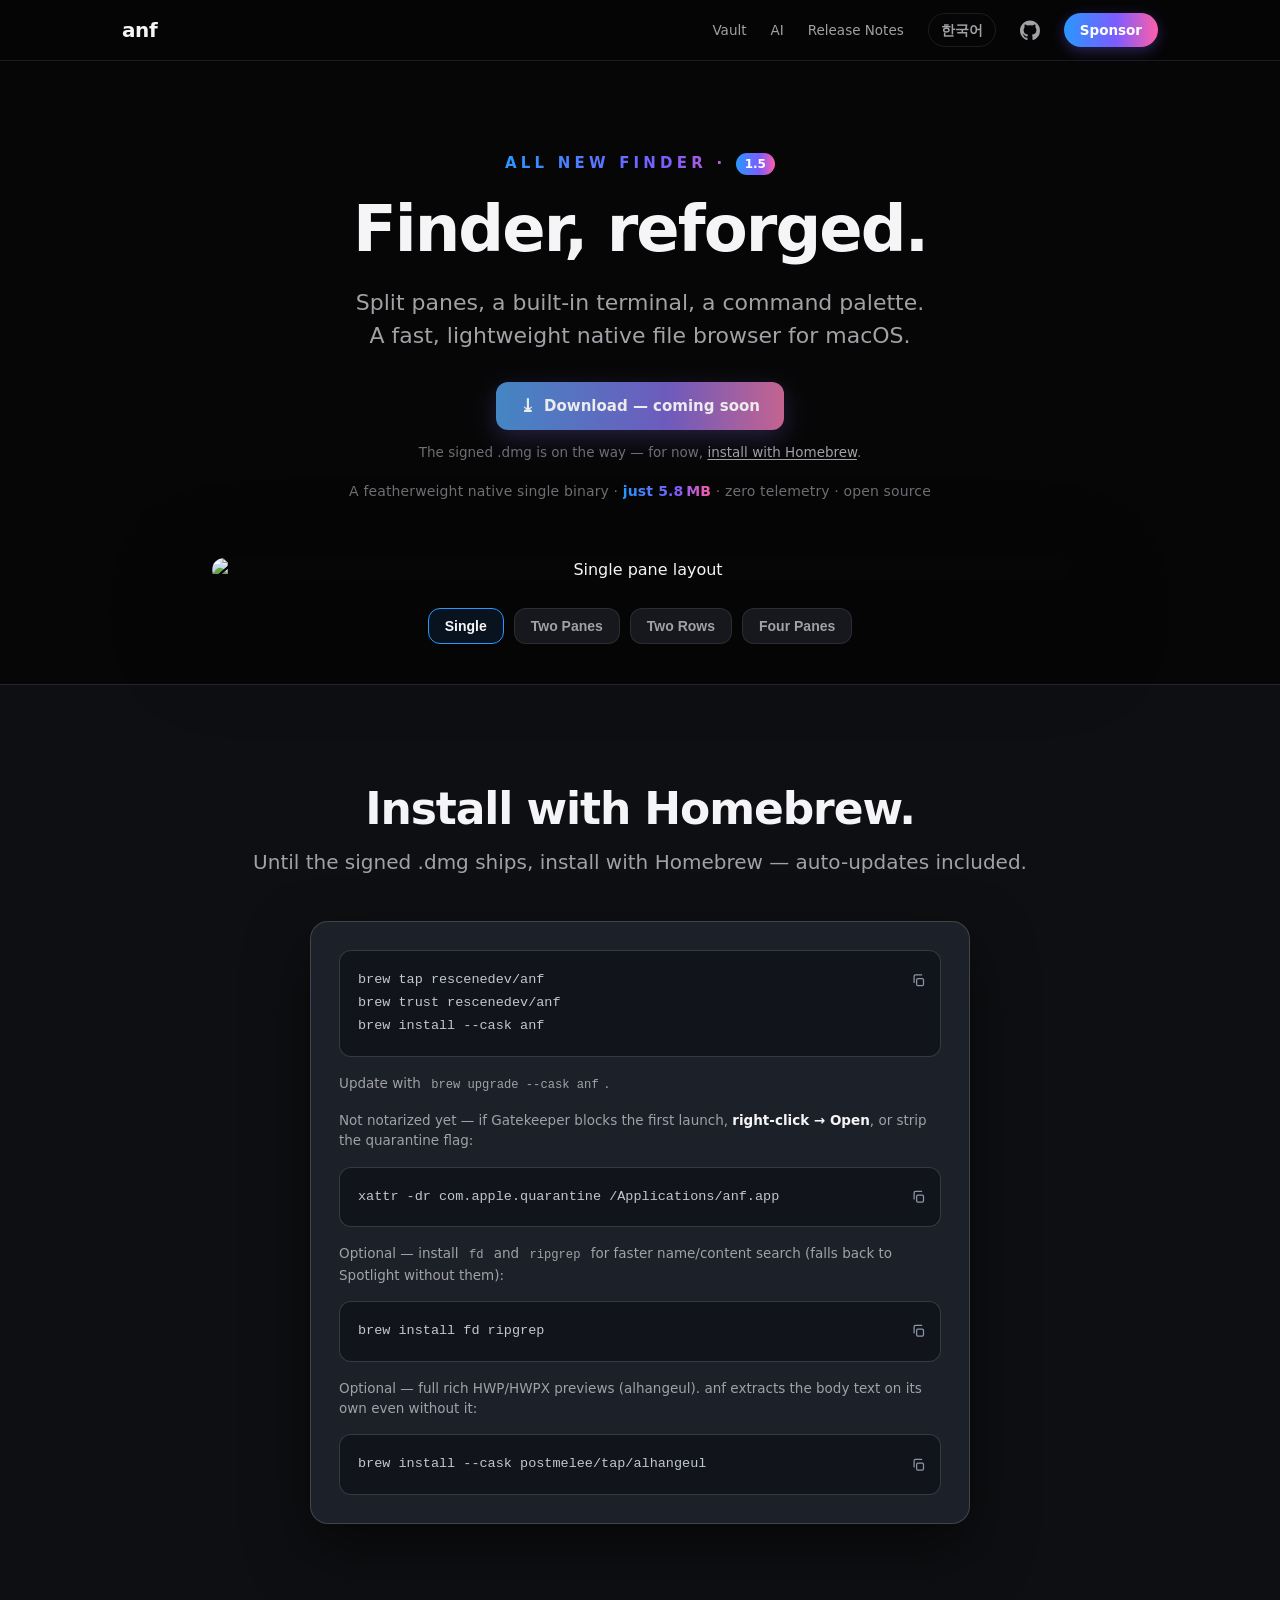
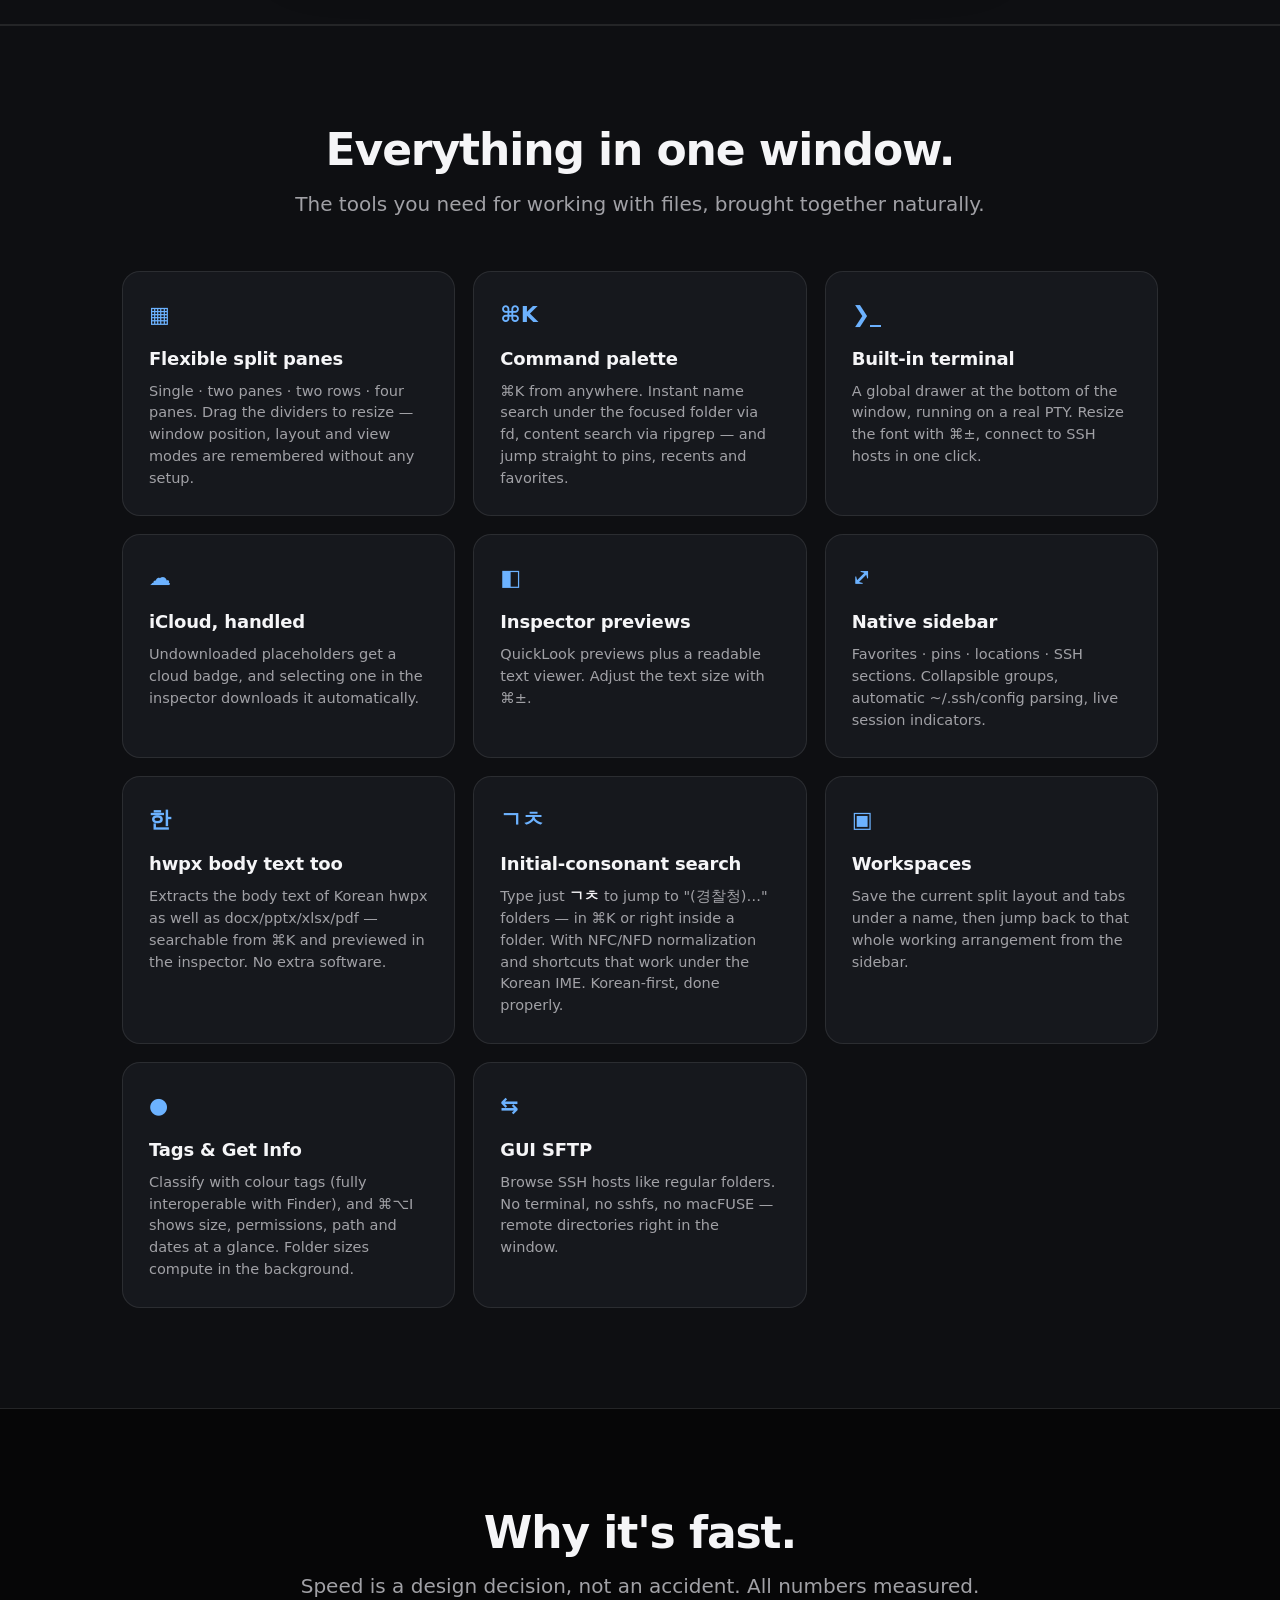
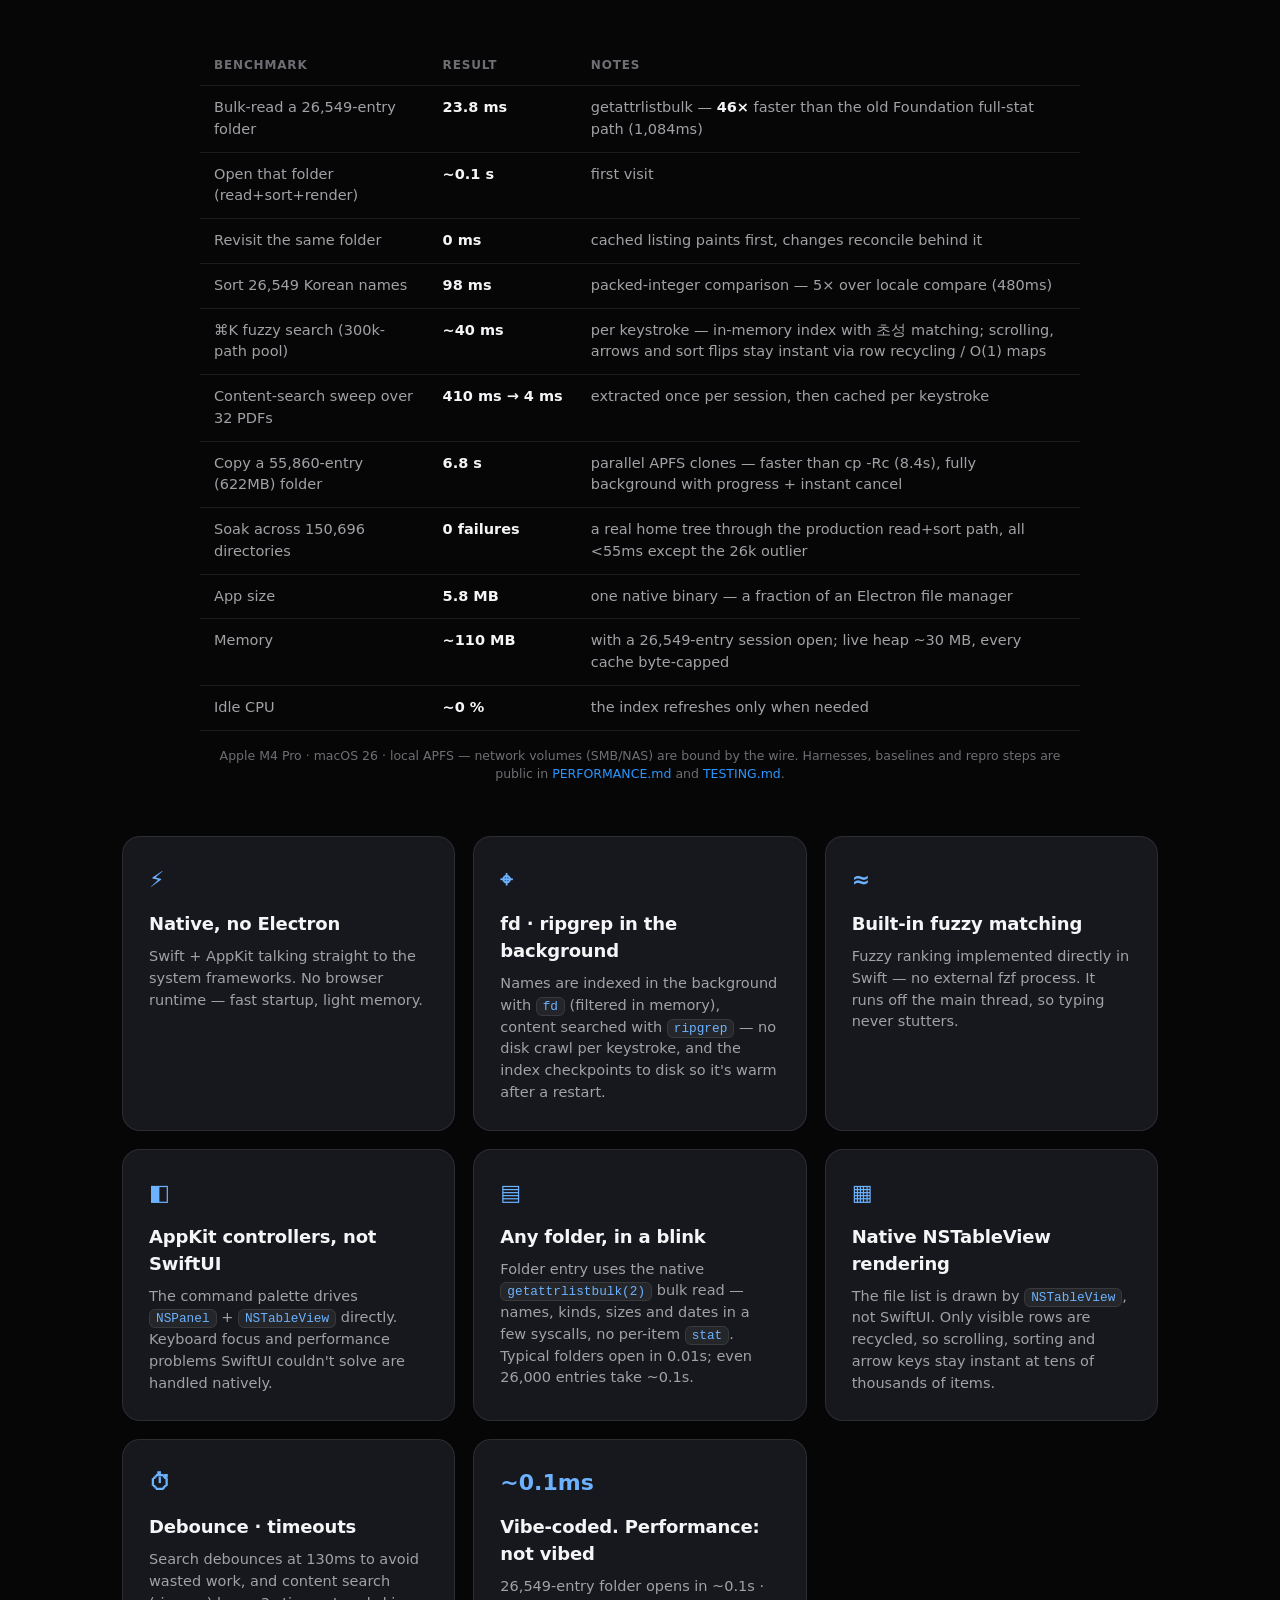
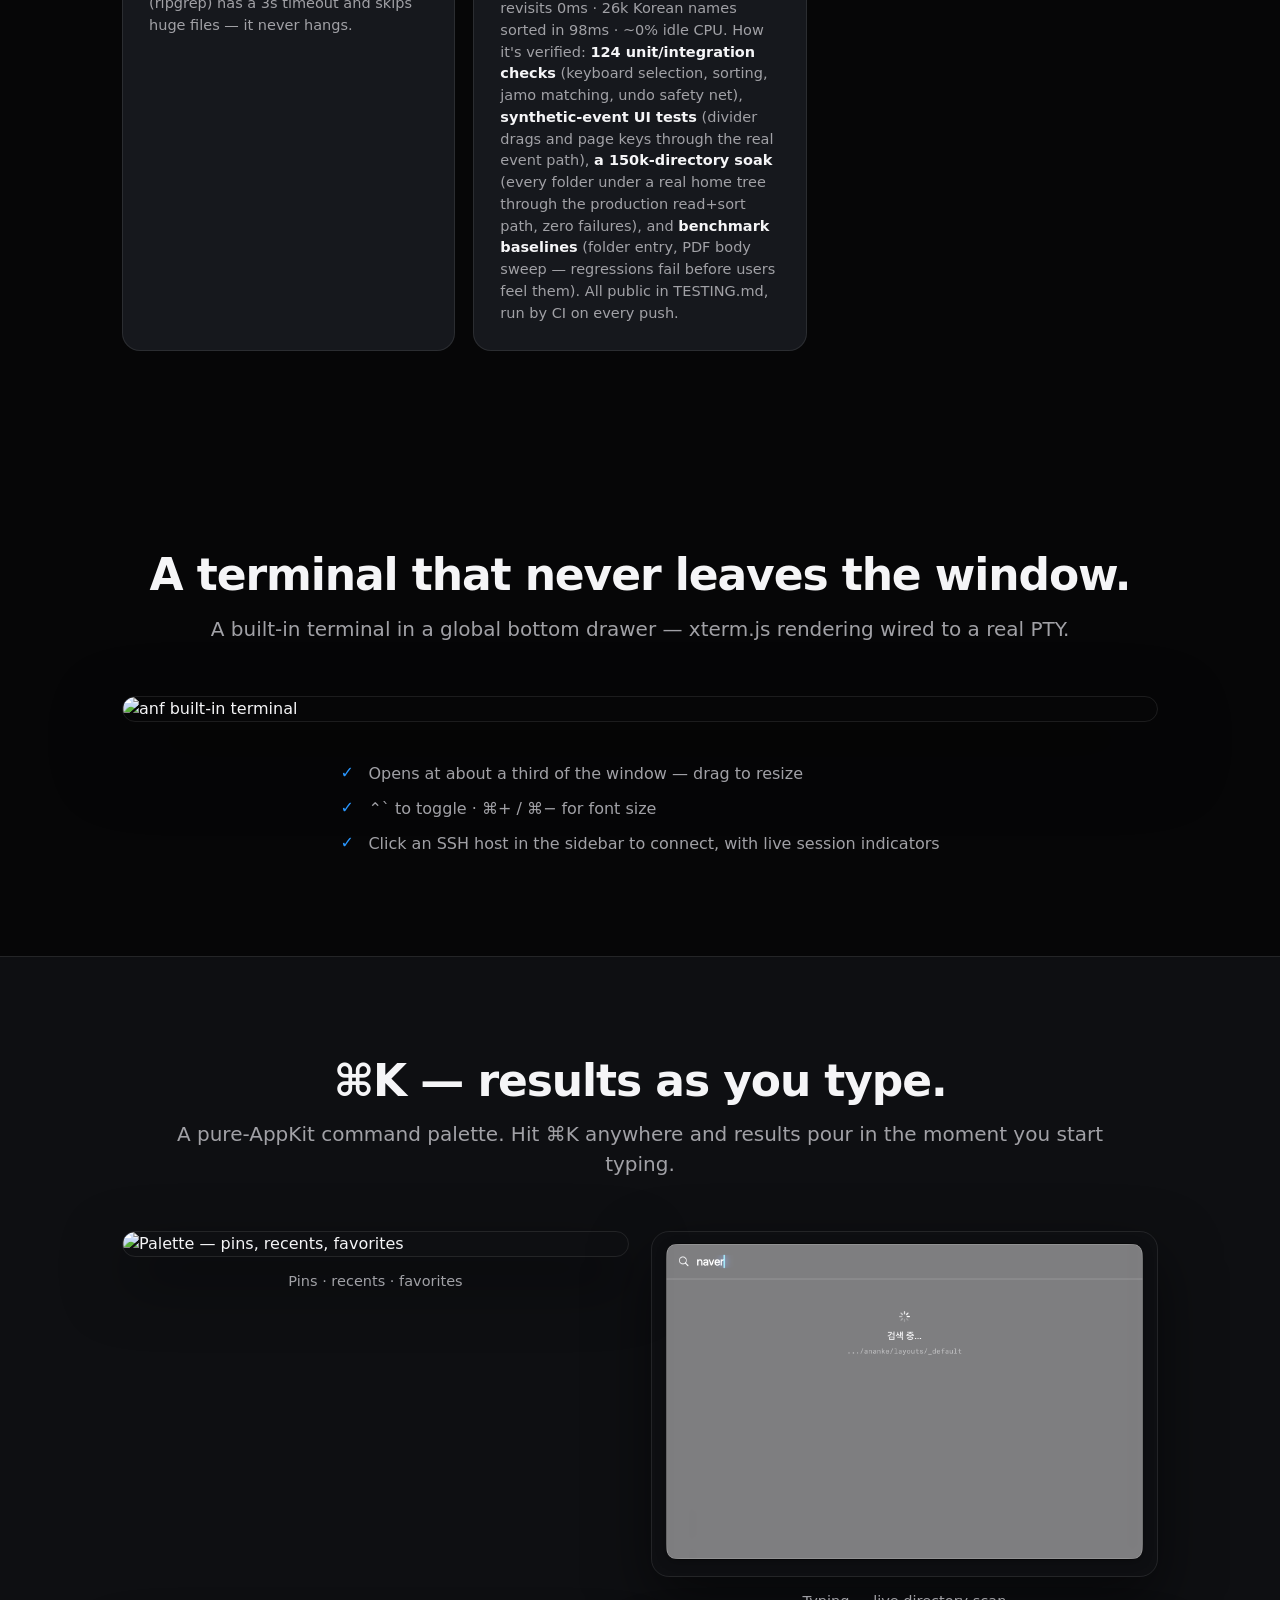
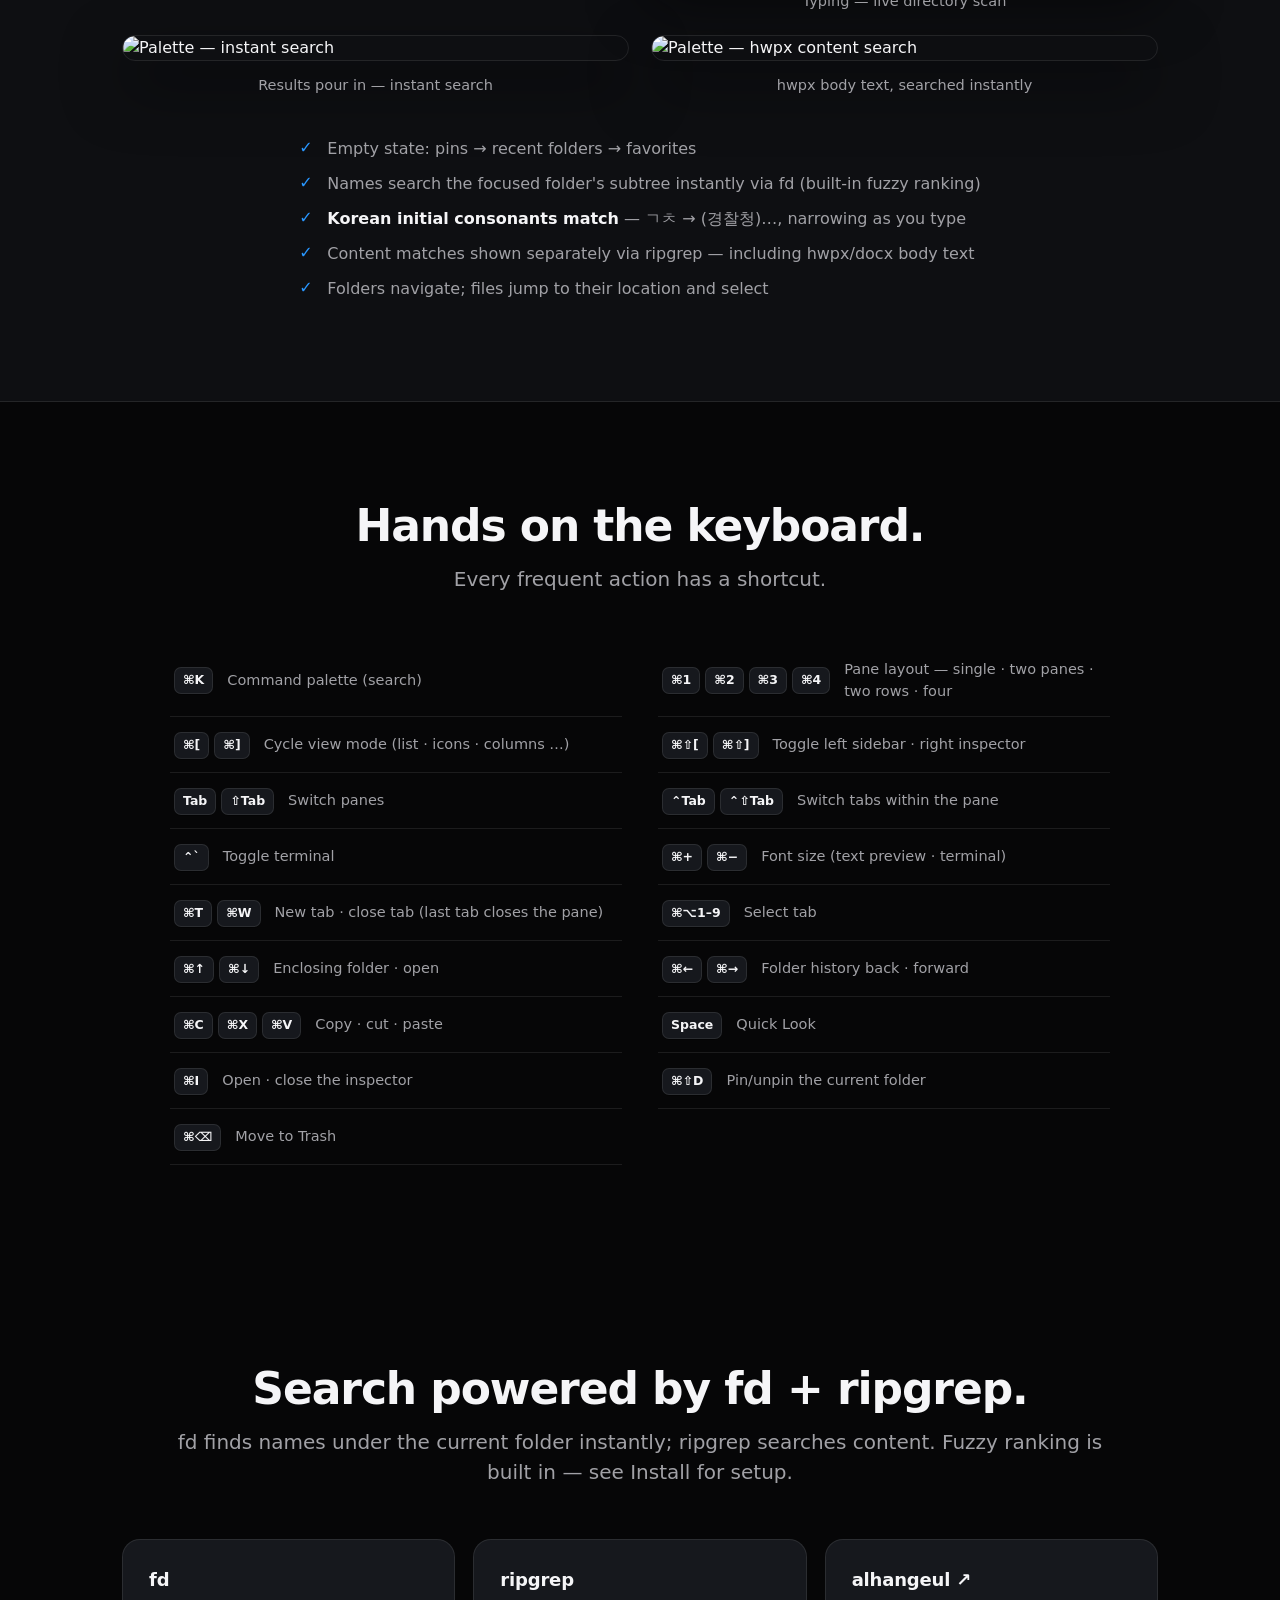
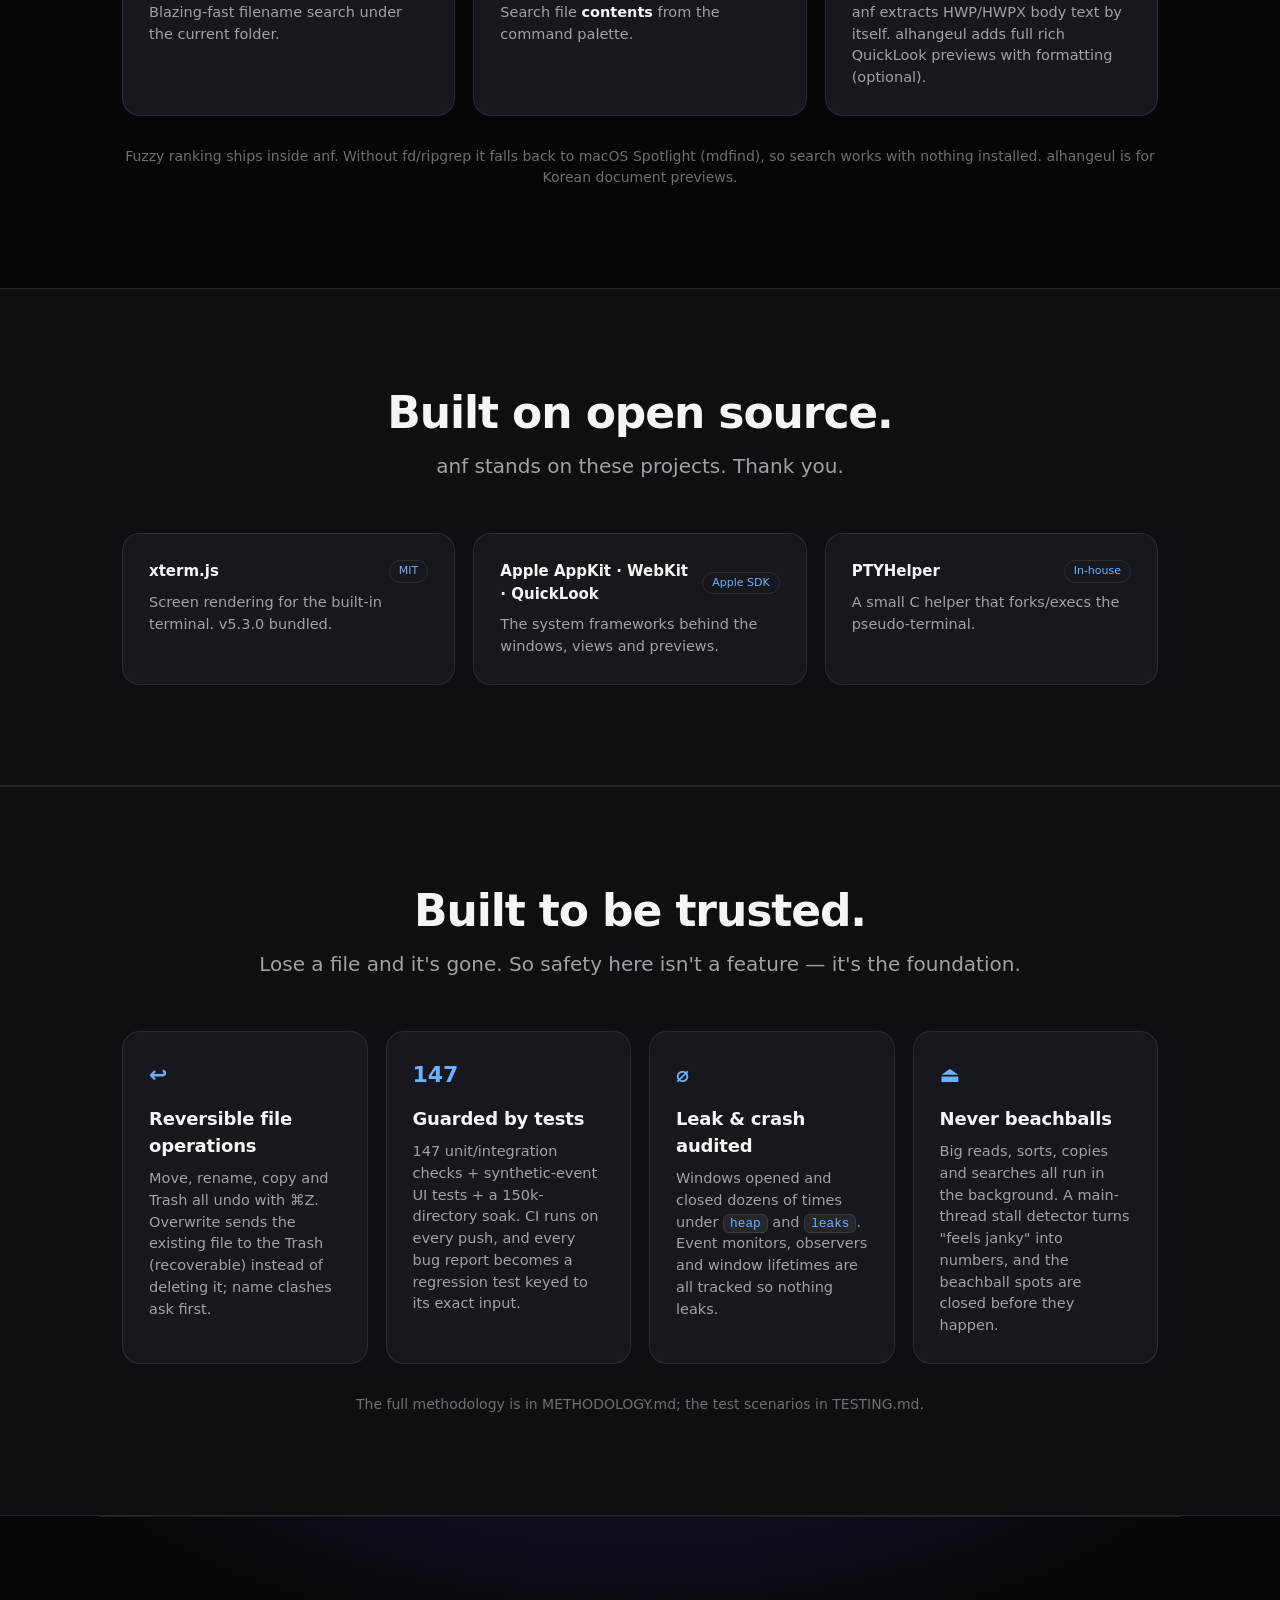
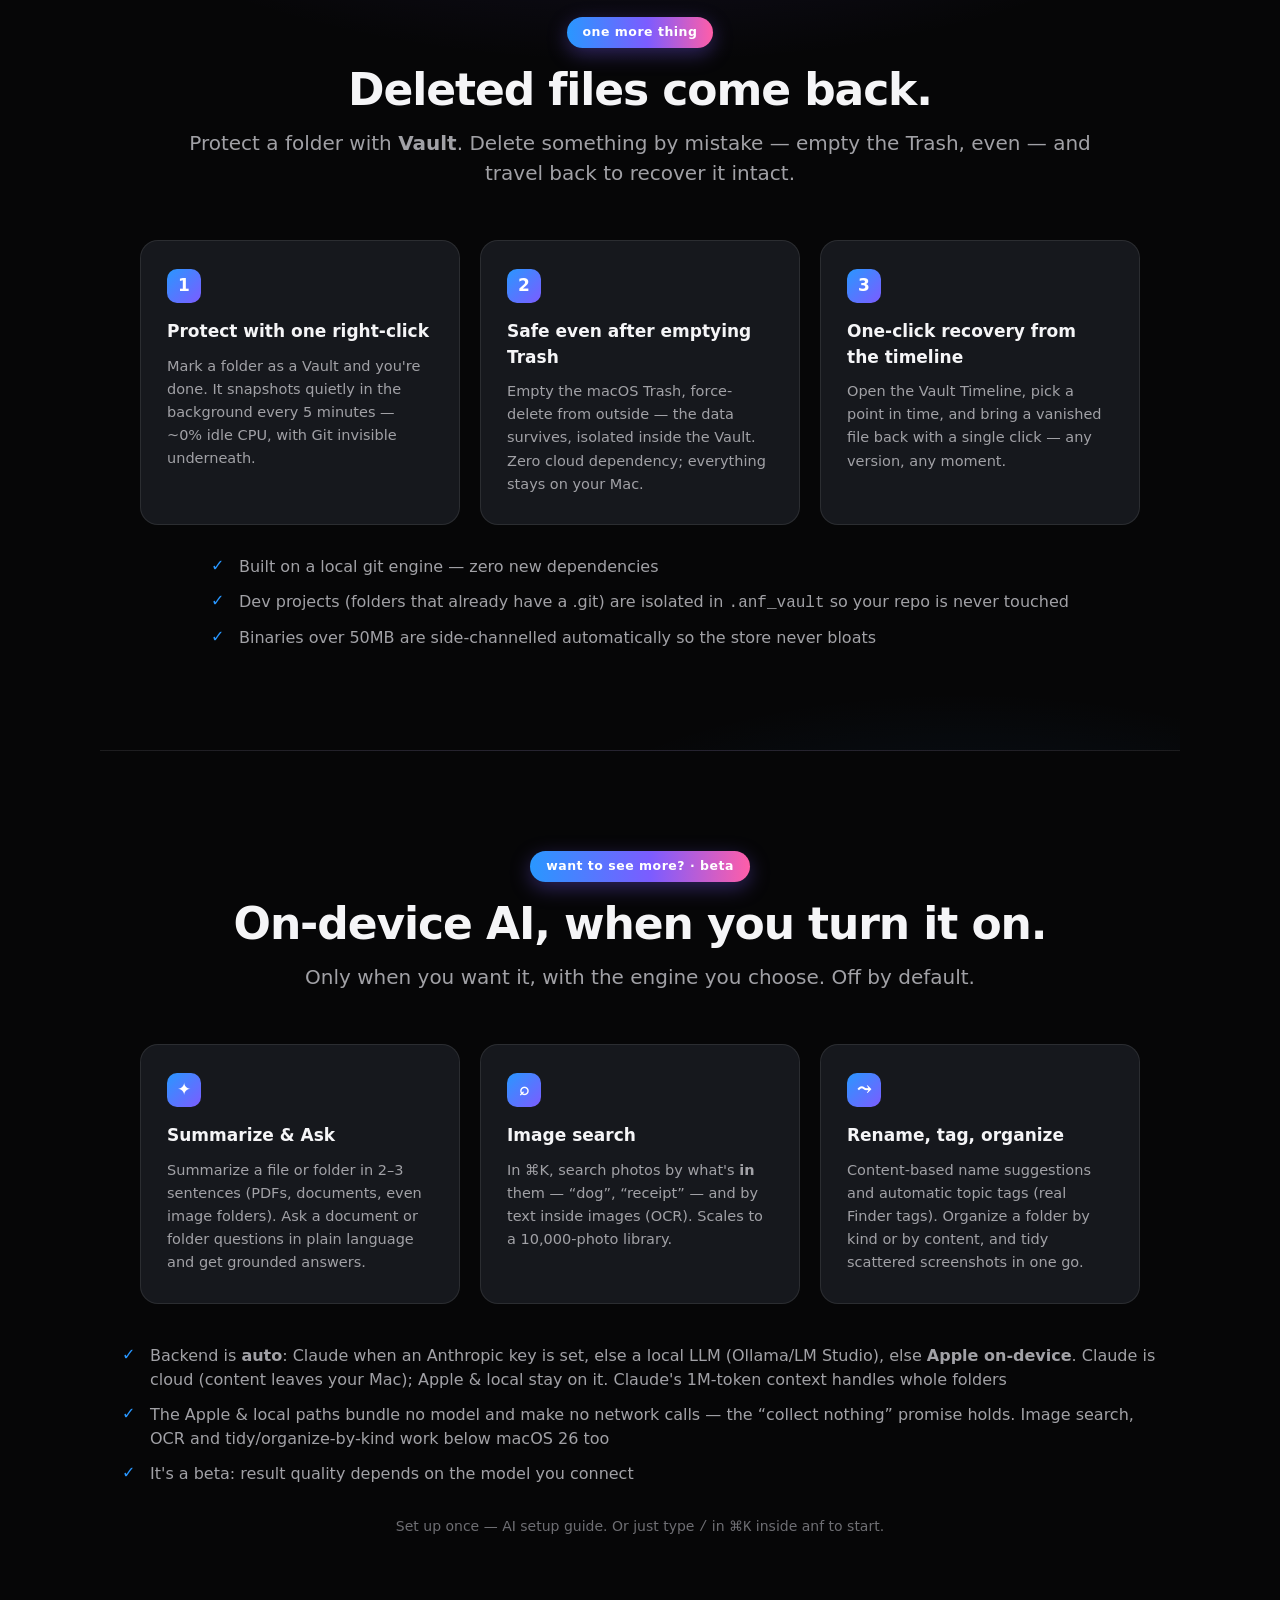
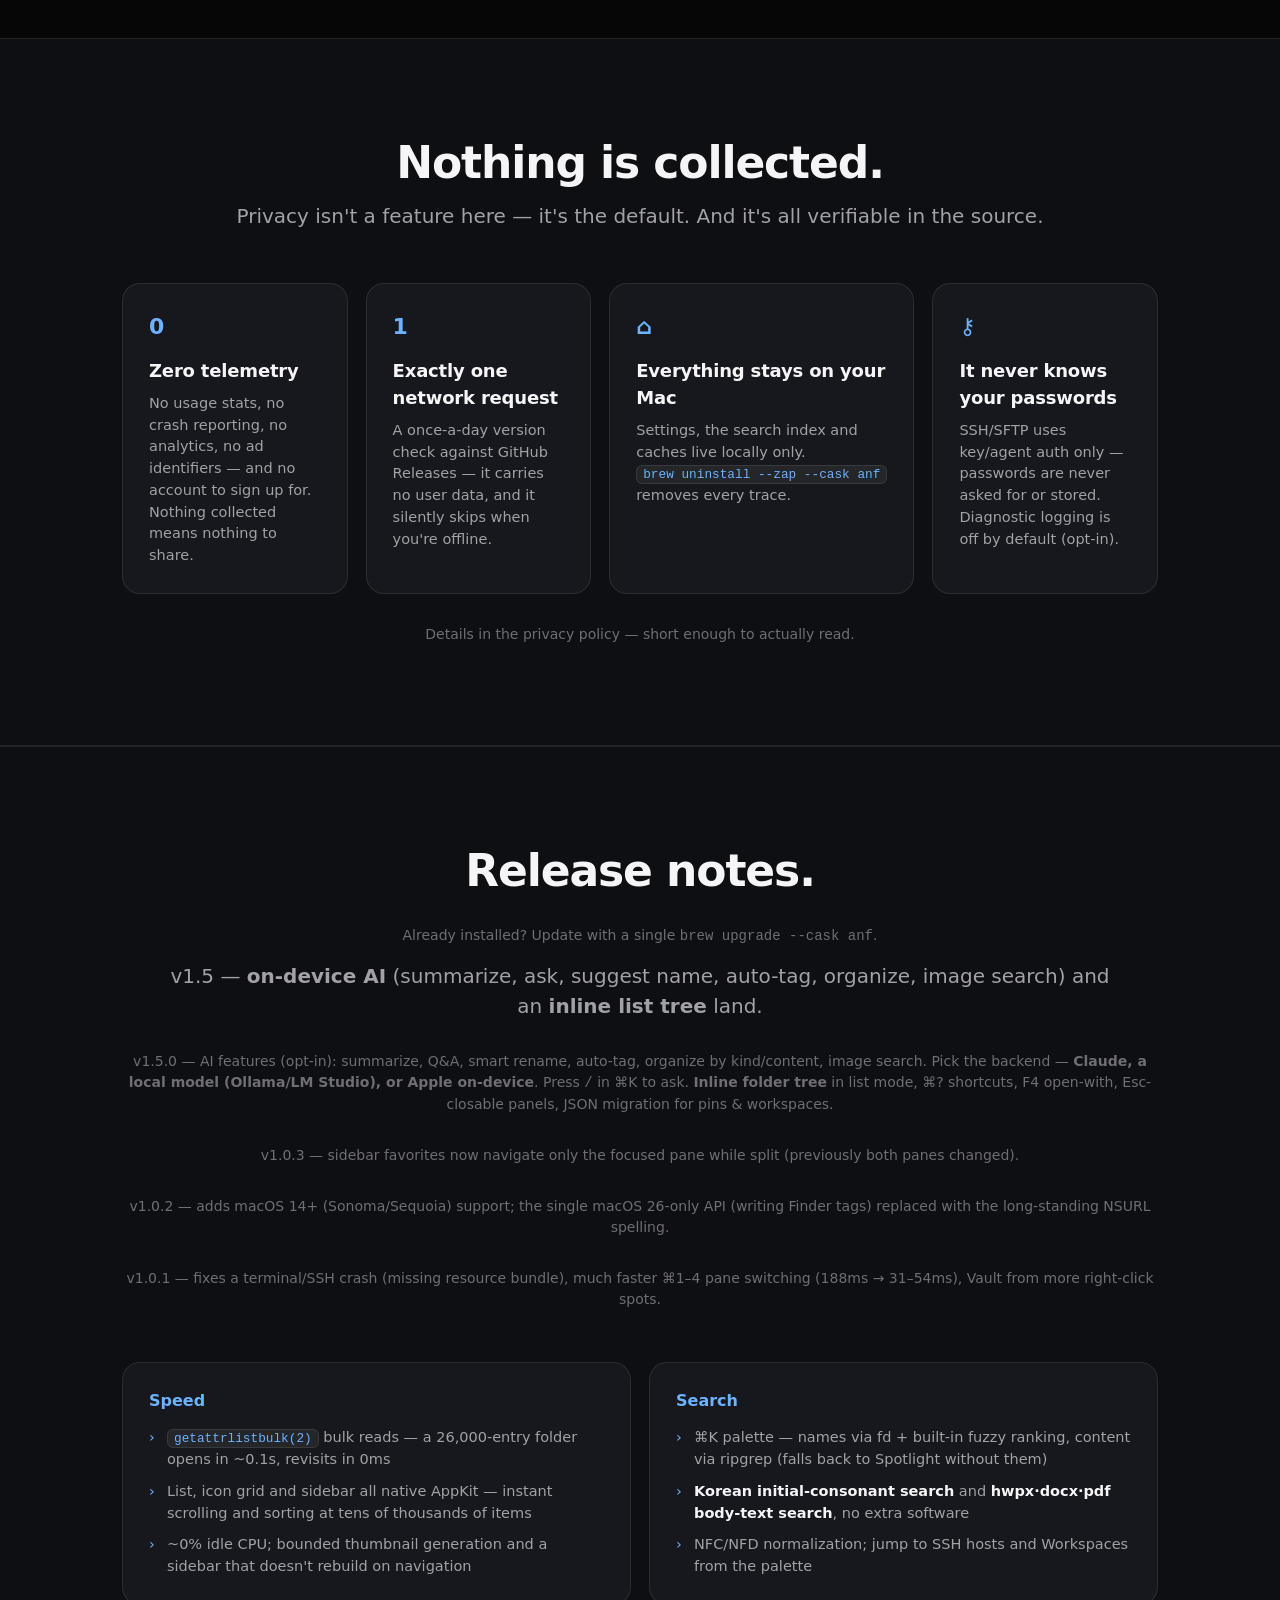
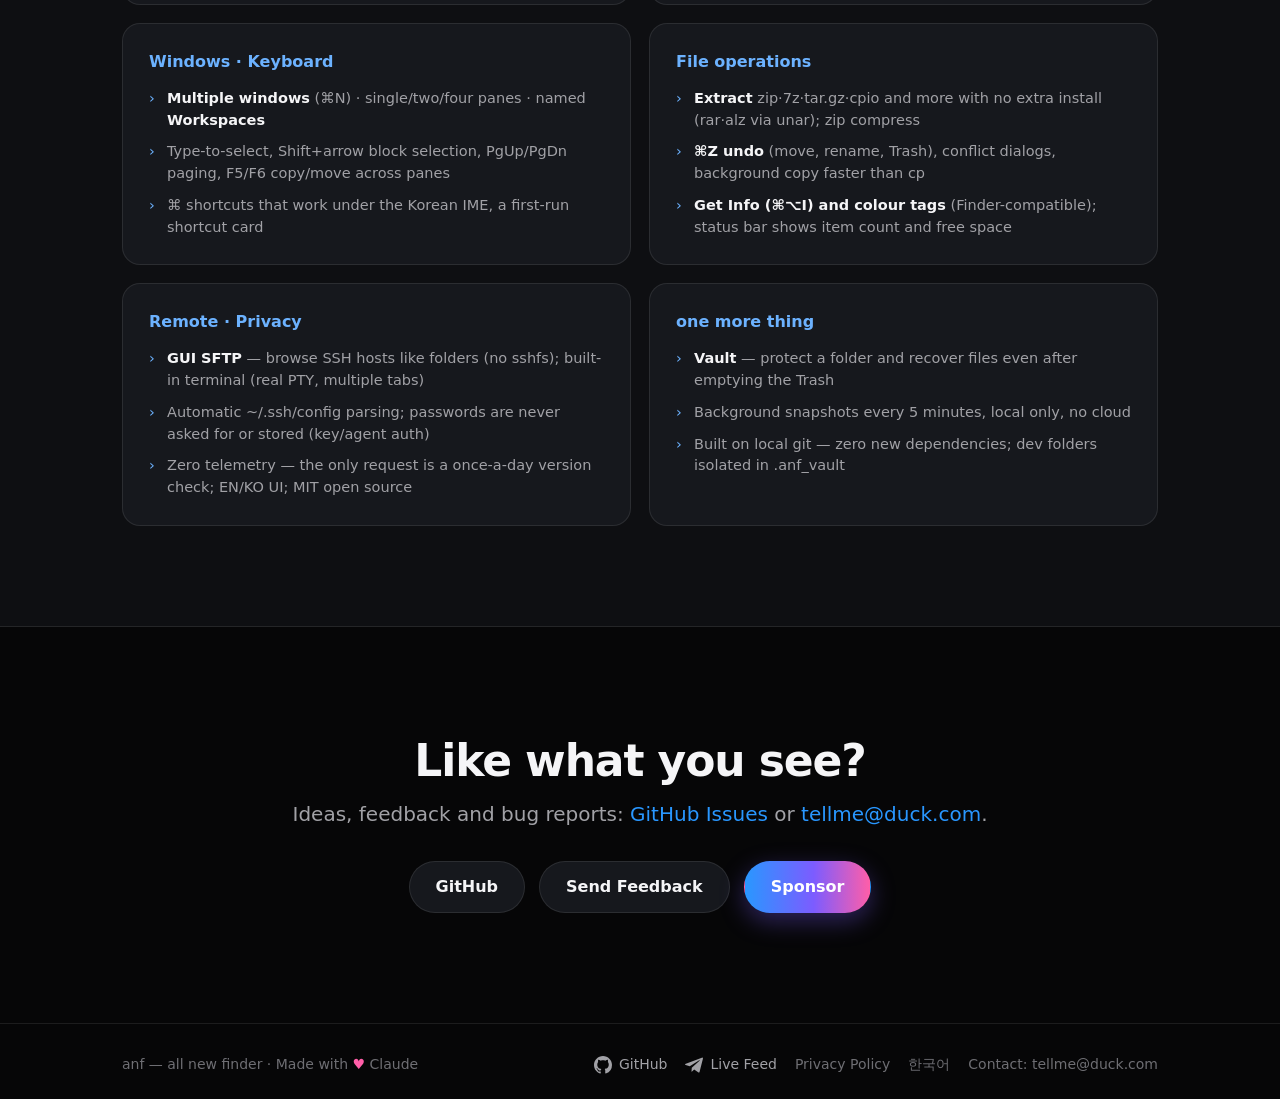
==== docs/en/index.html @ 7e0874b0 "copy(landing): tighten AI section subtitle (off by default, your engine)" ====
<!DOCTYPE html>
<html lang="en">
<head>
<meta charset="utf-8">
<meta name="viewport" content="width=device-width, initial-scale=1">
<title>anf — all new finder</title>
<meta name="description" content="A fast, lightweight native file browser for macOS. Split panes, built-in terminal, command palette.">
<meta property="og:type" content="website">
<meta property="og:url" content="https://rescenedev.github.io/anf/en/">
<meta property="og:title" content="anf — Finder, reforged.">
<meta property="og:description" content="The fastest native file browser for macOS. 26,000-folder directories in 0.1s · Korean initial-consonant search · built-in terminal · open source.">
<meta property="og:image" content="https://rescenedev.github.io/anf/assets/og-card.png">
<meta property="og:image:width" content="1200">
<meta property="og:image:height" content="630">
<meta property="og:locale" content="en_US">
<meta name="twitter:card" content="summary_large_image">
<meta name="twitter:title" content="anf — Finder, reforged.">
<meta name="twitter:description" content="The fastest native file browser for macOS. 26k-folder directories in 0.1s, built-in terminal, command palette, open source.">
<meta name="twitter:image" content="https://rescenedev.github.io/anf/assets/og-card.png">
<meta name="theme-color" content="#060607">
<link rel="alternate" hreflang="ko" href="https://rescenedev.github.io/anf/">
<link rel="alternate" hreflang="en" href="https://rescenedev.github.io/anf/en/">
<link rel="stylesheet" href="../styles.css?v=20">
<!-- Cloudflare Web Analytics — cookieless site analytics (NOT app telemetry; the app sends nothing). -->
<script defer src='https://static.cloudflareinsights.com/beacon.min.js' data-cf-beacon='{"token": "1b598242e0c44f28912150f7a983687c"}'></script>
</head>
<body>

<header class="nav">
  <div class="nav-inner">
    <a class="brand" href="#top">anf</a>
    <nav class="nav-links">
      <a href="#vault">Vault</a>
      <a href="#ai">AI</a>
      <a href="#release">Release Notes</a>
      <a class="nav-lang" href="../">한국어</a>
      <a class="nav-gh" href="https://github.com/rescenedev/anf" target="_blank" rel="noopener" aria-label="GitHub"><svg viewBox="0 0 24 24" width="20" height="20" fill="currentColor"><path d="M12 .5C5.37.5 0 5.87 0 12.5c0 5.3 3.44 9.8 8.21 11.39.6.11.82-.26.82-.58 0-.29-.01-1.05-.02-2.06-3.34.73-4.04-1.61-4.04-1.61-.55-1.39-1.34-1.76-1.34-1.76-1.09-.75.08-.73.08-.73 1.2.08 1.84 1.24 1.84 1.24 1.07 1.83 2.81 1.3 3.5.99.11-.78.42-1.3.76-1.6-2.67-.3-5.47-1.34-5.47-5.95 0-1.32.47-2.39 1.24-3.23-.13-.3-.54-1.53.12-3.18 0 0 1.01-.32 3.3 1.23a11.5 11.5 0 0 1 6.01 0c2.29-1.55 3.3-1.23 3.3-1.23.66 1.65.25 2.88.12 3.18.77.84 1.24 1.91 1.24 3.23 0 4.62-2.81 5.64-5.49 5.94.43.37.81 1.1.81 2.22 0 1.61-.01 2.9-.01 3.29 0 .32.21.7.82.58A12.01 12.01 0 0 0 24 12.5C24 5.87 18.63.5 12 .5z"/></svg></a>
      <a class="nav-sponsor" href="https://seongilp.gumroad.com/l/anf" target="_blank" rel="noopener">Sponsor</a>
    </nav>
  </div>
</header>

<main id="top">

  <!-- Hero -->
  <section class="hero">
    <p class="eyebrow">all new finder · <span class="ver-pill">1.5</span></p>
    <h1>Finder, reforged.</h1>
    <p class="lead">Split panes, a built-in terminal, a command palette.<br>A fast, lightweight native file browser for macOS.</p>
    <div class="hero-cta">
      <a class="hero-dl is-soon" href="#install"><span class="dl-ic">⤓</span> Download — coming soon</a>
    </div>
    <p class="hero-hint">The signed .dmg is on the way — for now, <a href="#install">install with Homebrew</a>.</p>
    <p class="hero-specs">A featherweight native single binary · <strong>just 5.8&thinsp;MB</strong> · zero telemetry · open source</p>
    <div class="carousel">
      <div class="car-frames">
        <figure class="car-frame active"><img src="../assets/layout-single.png?v=2" alt="Single pane layout" loading="eager"></figure>
        <figure class="car-frame"><img src="../assets/layout-dual.png?v=2" alt="Two panes side by side" loading="lazy"></figure>
        <figure class="car-frame"><img src="../assets/layout-rows.png?v=2" alt="Two rows" loading="lazy"></figure>
        <figure class="car-frame"><img src="../assets/layout-quad.png?v=2" alt="Four panes" loading="lazy"></figure>
      </div>
      <div class="dots">
        <button class="dot active" type="button">Single</button>
        <button class="dot" type="button">Two Panes</button>
        <button class="dot" type="button">Two Rows</button>
        <button class="dot" type="button">Four Panes</button>
      </div>
    </div>
  </section>

  <!-- Install -->
  <section id="install" class="band">
    <div class="band-inner">
      <h2 class="centered">Install with Homebrew.</h2>
      <p class="sub centered">Until the signed .dmg ships, install with Homebrew — auto-updates included.</p>
      <div class="install-box">
        <div class="cmd multiline"><code id="cmd-brew">brew tap rescenedev/anf
brew trust rescenedev/anf
brew install --cask anf</code><button class="copy-btn" type="button" data-target="cmd-brew" aria-label="Copy"><svg viewBox="0 0 24 24" width="15" height="15" fill="none" stroke="currentColor" stroke-width="2" stroke-linecap="round" stroke-linejoin="round"><rect x="9" y="9" width="11" height="11" rx="2"/><path d="M5 15V5a2 2 0 0 1 2-2h10"/></svg></button></div>
        <p class="note">Update with <code>brew upgrade --cask anf</code>.</p>
        <p class="note">Not notarized yet — if Gatekeeper blocks the first launch, <strong>right-click → Open</strong>, or strip the quarantine flag:</p>
        <div class="cmd"><code>xattr -dr com.apple.quarantine /Applications/anf.app</code><button class="copy-btn" type="button" aria-label="Copy"><svg viewBox="0 0 24 24" width="15" height="15" fill="none" stroke="currentColor" stroke-width="2" stroke-linecap="round" stroke-linejoin="round"><rect x="9" y="9" width="11" height="11" rx="2"/><path d="M5 15V5a2 2 0 0 1 2-2h10"/></svg></button></div>
        <p class="note">Optional — install <code>fd</code> and <code>ripgrep</code> for faster name/content search (falls back to Spotlight without them):</p>
        <div class="cmd"><code>brew install fd ripgrep</code><button class="copy-btn" type="button" aria-label="Copy"><svg viewBox="0 0 24 24" width="15" height="15" fill="none" stroke="currentColor" stroke-width="2" stroke-linecap="round" stroke-linejoin="round"><rect x="9" y="9" width="11" height="11" rx="2"/><path d="M5 15V5a2 2 0 0 1 2-2h10"/></svg></button></div>
        <p class="note">Optional — full rich HWP/HWPX previews (alhangeul). anf extracts the body text on its own even without it:</p>
        <div class="cmd"><code>brew install --cask postmelee/tap/alhangeul</code><button class="copy-btn" type="button" aria-label="Copy"><svg viewBox="0 0 24 24" width="15" height="15" fill="none" stroke="currentColor" stroke-width="2" stroke-linecap="round" stroke-linejoin="round"><rect x="9" y="9" width="11" height="11" rx="2"/><path d="M5 15V5a2 2 0 0 1 2-2h10"/></svg></button></div>
      </div>
    </div>
  </section>

  <!-- Features -->
  <section id="features" class="band">
    <div class="band-inner">
      <h2 class="centered">Everything in one window.</h2>
      <p class="sub centered">The tools you need for working with files, brought together naturally.</p>
      <div class="grid">
        <div class="tile">
          <div class="ic">▦</div>
          <h3>Flexible split panes</h3>
          <p>Single · two panes · two rows · four panes. Drag the dividers to resize — window position, layout and view modes are remembered without any setup.</p>
        </div>
        <div class="tile">
          <div class="ic">⌘K</div>
          <h3>Command palette</h3>
          <p>⌘K from anywhere. Instant name search under the focused folder via fd, content search via ripgrep — and jump straight to pins, recents and favorites.</p>
        </div>
        <div class="tile">
          <div class="ic">❯_</div>
          <h3>Built-in terminal</h3>
          <p>A global drawer at the bottom of the window, running on a real PTY. Resize the font with ⌘±, connect to SSH hosts in one click.</p>
        </div>
        <div class="tile">
          <div class="ic">☁</div>
          <h3>iCloud, handled</h3>
          <p>Undownloaded placeholders get a cloud badge, and selecting one in the inspector downloads it automatically.</p>
        </div>
        <div class="tile">
          <div class="ic">◧</div>
          <h3>Inspector previews</h3>
          <p>QuickLook previews plus a readable text viewer. Adjust the text size with ⌘±.</p>
        </div>
        <div class="tile">
          <div class="ic">⤢</div>
          <h3>Native sidebar</h3>
          <p>Favorites · pins · locations · SSH sections. Collapsible groups, automatic ~/.ssh/config parsing, live session indicators.</p>
        </div>
        <div class="tile">
          <div class="ic">한</div>
          <h3>hwpx body text too</h3>
          <p>Extracts the body text of Korean hwpx as well as docx/pptx/xlsx/pdf — searchable from ⌘K and previewed in the inspector. No extra software.</p>
        </div>
        <div class="tile">
          <div class="ic">ㄱㅊ</div>
          <h3>Initial-consonant search</h3>
          <p>Type just <strong>ㄱㅊ</strong> to jump to "(경찰청)…" folders — in ⌘K or right inside a folder. With NFC/NFD normalization and shortcuts that work under the Korean IME. Korean-first, done properly.</p>
        </div>
        <div class="tile">
          <div class="ic">▣</div>
          <h3>Workspaces</h3>
          <p>Save the current split layout and tabs under a name, then jump back to that whole working arrangement from the sidebar.</p>
        </div>
        <div class="tile">
          <div class="ic">●</div>
          <h3>Tags &amp; Get Info</h3>
          <p>Classify with colour tags (fully interoperable with Finder), and ⌘⌥I shows size, permissions, path and dates at a glance. Folder sizes compute in the background.</p>
        </div>
        <div class="tile">
          <div class="ic">⇆</div>
          <h3>GUI SFTP</h3>
          <p>Browse SSH hosts like regular folders. No terminal, no sshfs, no macFUSE — remote directories right in the window.</p>
        </div>
      </div>
    </div>
  </section>

  <!-- Why fast -->
  <section id="performance" class="showcase">
    <h2 class="centered">Why it's fast.</h2>
    <p class="sub centered">Speed is a design decision, not an accident. All numbers measured.</p>
    <div class="perf-wrap"><table class="perf-table">
      <thead><tr><th>Benchmark</th><th>Result</th><th>Notes</th></tr></thead>
      <tbody>
        <tr><td>Bulk-read a 26,549-entry folder</td><td class="num">23.8 ms</td><td>getattrlistbulk — <strong>46×</strong> faster than the old Foundation full-stat path (1,084ms)</td></tr>
        <tr><td>Open that folder (read+sort+render)</td><td class="num">~0.1 s</td><td>first visit</td></tr>
        <tr><td>Revisit the same folder</td><td class="num">0 ms</td><td>cached listing paints first, changes reconcile behind it</td></tr>
        <tr><td>Sort 26,549 Korean names</td><td class="num">98 ms</td><td>packed-integer comparison — 5× over locale compare (480ms)</td></tr>
        <tr><td>⌘K fuzzy search (300k-path pool)</td><td class="num">~40 ms</td><td>per keystroke — in-memory index with 초성 matching; scrolling, arrows and sort flips stay instant via row recycling / O(1) maps</td></tr>
        <tr><td>Content-search sweep over 32 PDFs</td><td class="num">410 ms → 4 ms</td><td>extracted once per session, then cached per keystroke</td></tr>
        <tr><td>Copy a 55,860-entry (622MB) folder</td><td class="num">6.8 s</td><td>parallel APFS clones — faster than cp -Rc (8.4s), fully background with progress + instant cancel</td></tr>
        <tr><td>Soak across 150,696 directories</td><td class="num">0 failures</td><td>a real home tree through the production read+sort path, all &lt;55ms except the 26k outlier</td></tr>
        <tr><td>App size</td><td class="num">5.8 MB</td><td>one native binary — a fraction of an Electron file manager</td></tr>
        <tr><td>Memory</td><td class="num">~110 MB</td><td>with a 26,549-entry session open; live heap ~30 MB, every cache byte-capped</td></tr>
        <tr><td>Idle CPU</td><td class="num">~0 %</td><td>the index refreshes only when needed</td></tr>
      </tbody>
    </table></div>
    <p class="perf-caption">Apple M4 Pro · macOS 26 · local APFS — network volumes (SMB/NAS) are bound by the wire. Harnesses, baselines and repro steps are public in
      <a href="https://github.com/rescenedev/anf/blob/main/PERFORMANCE.md" target="_blank" rel="noopener">PERFORMANCE.md</a> and
      <a href="https://github.com/rescenedev/anf/blob/main/TESTING.md" target="_blank" rel="noopener">TESTING.md</a>.</p>
    <div class="grid">
      <div class="tile">
        <div class="ic">⚡</div>
        <h3>Native, no Electron</h3>
        <p>Swift + AppKit talking straight to the system frameworks. No browser runtime — fast startup, light memory.</p>
      </div>
      <div class="tile">
        <div class="ic">⌖</div>
        <h3>fd · ripgrep in the background</h3>
        <p>Names are indexed in the background with <code>fd</code> (filtered in memory), content searched with <code>ripgrep</code> — no disk crawl per keystroke, and the index checkpoints to disk so it's warm after a restart.</p>
      </div>
      <div class="tile">
        <div class="ic">≈</div>
        <h3>Built-in fuzzy matching</h3>
        <p>Fuzzy ranking implemented directly in Swift — no external fzf process. It runs off the main thread, so typing never stutters.</p>
      </div>
      <div class="tile">
        <div class="ic">◧</div>
        <h3>AppKit controllers, not SwiftUI</h3>
        <p>The command palette drives <code>NSPanel</code> + <code>NSTableView</code> directly. Keyboard focus and performance problems SwiftUI couldn't solve are handled natively.</p>
      </div>
      <div class="tile">
        <div class="ic">▤</div>
        <h3>Any folder, in a blink</h3>
        <p>Folder entry uses the native <code>getattrlistbulk(2)</code> bulk read — names, kinds, sizes and dates in a few syscalls, no per-item <code>stat</code>. Typical folders open in 0.01s; even 26,000 entries take ~0.1s.</p>
      </div>
      <div class="tile">
        <div class="ic">▦</div>
        <h3>Native NSTableView rendering</h3>
        <p>The file list is drawn by <code>NSTableView</code>, not SwiftUI. Only visible rows are recycled, so scrolling, sorting and arrow keys stay instant at tens of thousands of items.</p>
      </div>
      <div class="tile">
        <div class="ic">⏱</div>
        <h3>Debounce · timeouts</h3>
        <p>Search debounces at 130ms to avoid wasted work, and content search (ripgrep) has a 3s timeout and skips huge files — it never hangs.</p>
      </div>
      <div class="tile">
        <div class="ic">~0.1ms</div>
        <h3>Vibe-coded. Performance: not vibed</h3>
        <p>26,549-entry folder opens in ~0.1s · revisits 0ms · 26k Korean names sorted in 98ms · ~0% idle CPU.
        How it's verified: <strong>124 unit/integration checks</strong> (keyboard selection, sorting, jamo matching, undo safety net),
        <strong>synthetic-event UI tests</strong> (divider drags and page keys through the real event path),
        <strong>a 150k-directory soak</strong> (every folder under a real home tree through the production read+sort path, zero failures),
        and <strong>benchmark baselines</strong> (folder entry, PDF body sweep — regressions fail before users feel them).
        All public in <a href="https://github.com/rescenedev/anf/blob/main/TESTING.md" target="_blank" rel="noopener">TESTING.md</a>, run by CI on every push.</p>
      </div>
    </div>
  </section>

  <!-- Terminal -->
  <section id="terminal" class="showcase">
    <h2 class="centered">A terminal that never leaves the window.</h2>
    <p class="sub centered">A built-in terminal in a global bottom drawer — xterm.js rendering wired to a real PTY.</p>
    <div class="shot wide"><img src="../assets/terminal.png" alt="anf built-in terminal" loading="lazy"></div>
    <ul class="ticks centered-list">
      <li>Opens at about a third of the window — drag to resize</li>
      <li>⌃` to toggle · ⌘+ / ⌘− for font size</li>
      <li>Click an SSH host in the sidebar to connect, with live session indicators</li>
    </ul>
  </section>

  <!-- Palette -->
  <section id="palette" class="band">
    <div class="band-inner">
      <h2 class="centered">⌘K — results as you type.</h2>
      <p class="sub centered">A pure-AppKit command palette. Hit ⌘K anywhere and results pour in the moment you start typing.</p>
      <div class="duo quad">
        <figure class="duo-item">
          <img src="../assets/palette.png" alt="Palette — pins, recents, favorites" loading="lazy">
          <figcaption>Pins · recents · favorites</figcaption>
        </figure>
        <figure class="duo-item">
          <img src="../assets/palette-scan.png" alt="Palette — directory scan" loading="lazy">
          <figcaption>Typing — live directory scan</figcaption>
        </figure>
        <figure class="duo-item">
          <img src="../assets/palette-search.png" alt="Palette — instant search" loading="lazy">
          <figcaption>Results pour in — instant search</figcaption>
        </figure>
        <figure class="duo-item">
          <img src="../assets/palette-hwpx.png" alt="Palette — hwpx content search" loading="lazy">
          <figcaption>hwpx body text, searched instantly</figcaption>
        </figure>
      </div>
      <ul class="ticks centered-list">
        <li>Empty state: pins → recent folders → favorites</li>
        <li>Names search the focused folder's subtree instantly via fd (built-in fuzzy ranking)</li>
        <li><strong>Korean initial consonants match</strong> — ㄱㅊ → (경찰청)…, narrowing as you type</li>
        <li>Content matches shown separately via ripgrep — including hwpx/docx body text</li>
        <li>Folders navigate; files jump to their location and select</li>
      </ul>
    </div>
  </section>

  <!-- Shortcuts -->
  <section id="shortcuts" class="showcase">
    <h2 class="centered">Hands on the keyboard.</h2>
    <p class="sub centered">Every frequent action has a shortcut.</p>
    <div class="keys">
      <div class="key-row"><span class="ks"><kbd>⌘K</kbd></span><span class="kd">Command palette (search)</span></div>
      <div class="key-row"><span class="ks"><kbd>⌘1</kbd><kbd>⌘2</kbd><kbd>⌘3</kbd><kbd>⌘4</kbd></span><span class="kd">Pane layout — single · two panes · two rows · four</span></div>
      <div class="key-row"><span class="ks"><kbd>⌘[</kbd><kbd>⌘]</kbd></span><span class="kd">Cycle view mode (list · icons · columns …)</span></div>
      <div class="key-row"><span class="ks"><kbd>⌘⇧[</kbd><kbd>⌘⇧]</kbd></span><span class="kd">Toggle left sidebar · right inspector</span></div>
      <div class="key-row"><span class="ks"><kbd>Tab</kbd><kbd>⇧Tab</kbd></span><span class="kd">Switch panes</span></div>
      <div class="key-row"><span class="ks"><kbd>⌃Tab</kbd><kbd>⌃⇧Tab</kbd></span><span class="kd">Switch tabs within the pane</span></div>
      <div class="key-row"><span class="ks"><kbd>⌃`</kbd></span><span class="kd">Toggle terminal</span></div>
      <div class="key-row"><span class="ks"><kbd>⌘+</kbd><kbd>⌘−</kbd></span><span class="kd">Font size (text preview · terminal)</span></div>
      <div class="key-row"><span class="ks"><kbd>⌘T</kbd><kbd>⌘W</kbd></span><span class="kd">New tab · close tab (last tab closes the pane)</span></div>
      <div class="key-row"><span class="ks"><kbd>⌘⌥1–9</kbd></span><span class="kd">Select tab</span></div>
      <div class="key-row"><span class="ks"><kbd>⌘↑</kbd><kbd>⌘↓</kbd></span><span class="kd">Enclosing folder · open</span></div>
      <div class="key-row"><span class="ks"><kbd>⌘←</kbd><kbd>⌘→</kbd></span><span class="kd">Folder history back · forward</span></div>
      <div class="key-row"><span class="ks"><kbd>⌘C</kbd><kbd>⌘X</kbd><kbd>⌘V</kbd></span><span class="kd">Copy · cut · paste</span></div>
      <div class="key-row"><span class="ks"><kbd>Space</kbd></span><span class="kd">Quick Look</span></div>
      <div class="key-row"><span class="ks"><kbd>⌘I</kbd></span><span class="kd">Open · close the inspector</span></div>
      <div class="key-row"><span class="ks"><kbd>⌘⇧D</kbd></span><span class="kd">Pin/unpin the current folder</span></div>
      <div class="key-row"><span class="ks"><kbd>⌘⌫</kbd></span><span class="kd">Move to Trash</span></div>
    </div>
  </section>

  <!-- Recommended tools -->
  <section id="tools" class="showcase">
    <h2 class="centered">Search powered by fd + ripgrep.</h2>
    <p class="sub centered">fd finds names under the current folder instantly; ripgrep searches content. Fuzzy ranking is built in — see <a href="#install">Install</a> for setup.</p>

    <div class="grid tools-grid">
      <div class="tile">
        <h3>fd</h3>
        <p>Blazing-fast filename search under the current folder.</p>
      </div>
      <div class="tile">
        <h3>ripgrep</h3>
        <p>Search file <strong>contents</strong> from the command palette.</p>
      </div>
      <div class="tile">
        <h3><a href="https://postmelee.github.io/alhangeul-macos/" target="_blank" rel="noopener">alhangeul ↗</a></h3>
        <p>anf extracts HWP/HWPX body text by itself. alhangeul adds full rich QuickLook previews with formatting (optional).</p>
      </div>
    </div>
    <p class="note centered">Fuzzy ranking ships inside anf. Without fd/ripgrep it falls back to macOS Spotlight (mdfind), so search works with nothing installed. alhangeul is for Korean document previews.</p>
  </section>

  <!-- Open Source -->
  <section id="opensource" class="band">
    <div class="band-inner">
      <h2 class="centered">Built on open source.</h2>
      <p class="sub centered">anf stands on these projects. Thank you.</p>
      <div class="grid">
        <a class="tile" href="https://github.com/xtermjs/xterm.js" target="_blank" rel="noopener">
          <div class="oss-head"><span class="oss-name">xterm.js</span><span class="oss-lic">MIT</span></div>
          <p>Screen rendering for the built-in terminal. v5.3.0 bundled.</p>
        </a>
        <div class="tile">
          <div class="oss-head"><span class="oss-name">Apple AppKit · WebKit · QuickLook</span><span class="oss-lic">Apple SDK</span></div>
          <p>The system frameworks behind the windows, views and previews.</p>
        </div>
        <div class="tile">
          <div class="oss-head"><span class="oss-name">PTYHelper</span><span class="oss-lic">In-house</span></div>
          <p>A small C helper that forks/execs the pseudo-terminal.</p>
        </div>
      </div>
    </div>
  </section>

  <!-- Safety / engineering rigor -->
  <section id="safety" class="band">
    <div class="band-inner">
      <h2 class="centered">Built to be trusted.</h2>
      <p class="sub centered">Lose a file and it's gone. So safety here isn't a feature — it's the foundation.</p>
      <div class="grid grid-4">
        <div class="tile">
          <div class="ic">↩</div>
          <h3>Reversible file operations</h3>
          <p>Move, rename, copy and Trash all undo with ⌘Z. Overwrite sends the existing file to the Trash (recoverable) instead of deleting it; name clashes ask first.</p>
        </div>
        <div class="tile">
          <div class="ic">147</div>
          <h3>Guarded by tests</h3>
          <p>147 unit/integration checks + synthetic-event UI tests + a 150k-directory soak. CI runs on every push, and every bug report becomes a regression test keyed to its exact input.</p>
        </div>
        <div class="tile">
          <div class="ic">⌀</div>
          <h3>Leak & crash audited</h3>
          <p>Windows opened and closed dozens of times under <code>heap</code> and <code>leaks</code>. Event monitors, observers and window lifetimes are all tracked so nothing leaks.</p>
        </div>
        <div class="tile">
          <div class="ic">⏏</div>
          <h3>Never beachballs</h3>
          <p>Big reads, sorts, copies and searches all run in the background. A main-thread stall detector turns "feels janky" into numbers, and the beachball spots are closed before they happen.</p>
        </div>
      </div>
      <p class="note centered">The full methodology is in <a href="https://github.com/rescenedev/anf/blob/main/METHODOLOGY.md" target="_blank" rel="noopener">METHODOLOGY.md</a>; the test scenarios in <a href="https://github.com/rescenedev/anf/blob/main/TESTING.md" target="_blank" rel="noopener">TESTING.md</a>.</p>
    </div>
  </section>

  <!-- Vault (flagship) -->
  <section id="vault" class="showcase vault-band">
    <div class="vault-badge">one more thing</div>
    <h2 class="centered">Deleted files come back.</h2>
    <p class="sub centered">Protect a folder with <b>Vault</b>. Delete something by mistake — empty the Trash, even — and travel back to recover it intact.</p>
    <div class="vault-grid">
      <div class="vault-step">
        <div class="vault-num">1</div>
        <h3>Protect with one right-click</h3>
        <p>Mark a folder as a Vault and you're done. It snapshots quietly in the background every 5 minutes — ~0% idle CPU, with Git invisible underneath.</p>
      </div>
      <div class="vault-step">
        <div class="vault-num">2</div>
        <h3>Safe even after emptying Trash</h3>
        <p>Empty the macOS Trash, force-delete from outside — the data survives, isolated inside the Vault. Zero cloud dependency; everything stays on your Mac.</p>
      </div>
      <div class="vault-step">
        <div class="vault-num">3</div>
        <h3>One-click recovery from the timeline</h3>
        <p>Open the Vault Timeline, pick a point in time, and bring a vanished file back with a single click — any version, any moment.</p>
      </div>
    </div>
    <ul class="ticks centered-list">
      <li>Built on a local git engine — zero new dependencies</li>
      <li>Dev projects (folders that already have a .git) are isolated in <code>.anf_vault</code> so your repo is never touched</li>
      <li>Binaries over 50MB are side-channelled automatically so the store never bloats</li>
    </ul>
  </section>

  <!-- AI (beta, opt-in) -->
  <section id="ai" class="showcase">
    <div class="vault-badge">want to see more? · beta</div>
    <h2 class="centered">On-device AI, when you turn it on.</h2>
    <p class="sub centered">Only when you want it, with the engine you choose. Off by default.</p>
    <div class="vault-grid">
      <div class="vault-step">
        <div class="vault-num">✦</div>
        <h3>Summarize &amp; Ask</h3>
        <p>Summarize a file or folder in 2–3 sentences (PDFs, documents, even image folders). Ask a document or folder questions in plain language and get grounded answers.</p>
      </div>
      <div class="vault-step">
        <div class="vault-num">⌕</div>
        <h3>Image search</h3>
        <p>In ⌘K, search photos by what's <b>in</b> them — “dog”, “receipt” — and by text inside images (OCR). Scales to a 10,000-photo library.</p>
      </div>
      <div class="vault-step">
        <div class="vault-num">⤳</div>
        <h3>Rename, tag, organize</h3>
        <p>Content-based name suggestions and automatic topic tags (real Finder tags). Organize a folder by kind or by content, and tidy scattered screenshots in one go.</p>
      </div>
    </div>
    <ul class="ticks centered-list">
      <li>Backend is <b>auto</b>: Claude when an Anthropic key is set, else a local LLM (Ollama/LM Studio), else <b>Apple on-device</b>. Claude is cloud (content leaves your Mac); Apple &amp; local stay on it. Claude's 1M-token context handles whole folders</li>
      <li>The Apple &amp; local paths bundle no model and make no network calls — the “collect nothing” promise holds. Image search, OCR and tidy/organize-by-kind work below macOS 26 too</li>
      <li>It's a beta: result quality depends on the model you connect</li>
    </ul>
    <p class="note centered">Set up once — <a href="ai.html">AI setup guide</a>. Or just type <code>/</code> in <code>⌘K</code> inside anf to start.</p>
  </section>

  <!-- Privacy -->
  <section id="privacy" class="band">
    <div class="band-inner">
      <h2 class="centered">Nothing is collected.</h2>
      <p class="sub centered">Privacy isn't a feature here — it's the default. And it's all verifiable in the source.</p>
      <div class="grid grid-4">
        <div class="tile">
          <div class="ic">0</div>
          <h3>Zero telemetry</h3>
          <p>No usage stats, no crash reporting, no analytics, no ad identifiers — and no account to sign up for. Nothing collected means nothing to share.</p>
        </div>
        <div class="tile">
          <div class="ic">1</div>
          <h3>Exactly one network request</h3>
          <p>A once-a-day version check against GitHub Releases — it carries no user data, and it silently skips when you're offline.</p>
        </div>
        <div class="tile">
          <div class="ic">⌂</div>
          <h3>Everything stays on your Mac</h3>
          <p>Settings, the search index and caches live locally only. <code>brew uninstall --zap --cask anf</code> removes every trace.</p>
        </div>
        <div class="tile">
          <div class="ic">⚷</div>
          <h3>It never knows your passwords</h3>
          <p>SSH/SFTP uses key/agent auth only — passwords are never asked for or stored. Diagnostic logging is off by default (opt-in).</p>
        </div>
      </div>
      <p class="note centered">Details in the <a href="privacy.html">privacy policy</a> — short enough to actually read.</p>
    </div>
  </section>

  <!-- Release notes -->
  <section id="release" class="band">
    <div class="band-inner">
      <h2 class="centered">Release notes.</h2>
      <p class="note centered">Already installed? Update with a single <code>brew upgrade --cask anf</code>.</p>
      <p class="sub centered">v1.5 — <b>on-device AI</b> (summarize, ask, suggest name, auto-tag, organize, image search) and an <b>inline list tree</b> land.</p>
      <p class="note centered">v1.5.0 — AI features (opt-in): summarize, Q&amp;A, smart rename, auto-tag, organize by kind/content, image search. Pick the backend — <b>Claude, a local model (Ollama/LM Studio), or Apple on-device</b>. Press <code>/</code> in ⌘K to ask. <b>Inline folder tree</b> in list mode, ⌘? shortcuts, F4 open-with, Esc-closable panels, JSON migration for pins &amp; workspaces.</p>
      <p class="note centered">v1.0.3 — sidebar favorites now navigate only the focused pane while split (previously both panes changed).</p>
      <p class="note centered">v1.0.2 — adds macOS 14+ (Sonoma/Sequoia) support; the single macOS 26-only API (writing Finder tags) replaced with the long-standing NSURL spelling.</p>
      <p class="note centered">v1.0.1 — fixes a terminal/SSH crash (missing resource bundle), much faster ⌘1–4 pane switching (188ms → 31–54ms), Vault from more right-click spots.</p>
      <div class="release">
        <div class="rel-block">
          <h3>Speed</h3>
          <ul>
            <li><code>getattrlistbulk(2)</code> bulk reads — a 26,000-entry folder opens in ~0.1s, revisits in 0ms</li>
            <li>List, icon grid and sidebar all native AppKit — instant scrolling and sorting at tens of thousands of items</li>
            <li>~0% idle CPU; bounded thumbnail generation and a sidebar that doesn't rebuild on navigation</li>
          </ul>
        </div>
        <div class="rel-block">
          <h3>Search</h3>
          <ul>
            <li>⌘K palette — names via fd + built-in fuzzy ranking, content via ripgrep (falls back to Spotlight without them)</li>
            <li><strong>Korean initial-consonant search</strong> and <strong>hwpx·docx·pdf body-text search</strong>, no extra software</li>
            <li>NFC/NFD normalization; jump to SSH hosts and Workspaces from the palette</li>
          </ul>
        </div>
        <div class="rel-block">
          <h3>Windows · Keyboard</h3>
          <ul>
            <li><strong>Multiple windows</strong> (⌘N) · single/two/four panes · named <strong>Workspaces</strong></li>
            <li>Type-to-select, Shift+arrow block selection, PgUp/PgDn paging, F5/F6 copy/move across panes</li>
            <li>⌘ shortcuts that work under the Korean IME, a first-run shortcut card</li>
          </ul>
        </div>
        <div class="rel-block">
          <h3>File operations</h3>
          <ul>
            <li><strong>Extract</strong> zip·7z·tar.gz·cpio and more with no extra install (rar·alz via unar); zip compress</li>
            <li><strong>⌘Z undo</strong> (move, rename, Trash), conflict dialogs, background copy faster than cp</li>
            <li><strong>Get Info (⌘⌥I) and colour tags</strong> (Finder-compatible); status bar shows item count and free space</li>
          </ul>
        </div>
        <div class="rel-block">
          <h3>Remote · Privacy</h3>
          <ul>
            <li><strong>GUI SFTP</strong> — browse SSH hosts like folders (no sshfs); built-in terminal (real PTY, multiple tabs)</li>
            <li>Automatic ~/.ssh/config parsing; passwords are never asked for or stored (key/agent auth)</li>
            <li>Zero telemetry — the only request is a once-a-day version check; EN/KO UI; MIT open source</li>
          </ul>
        </div>
        <div class="rel-block">
          <h3>one more thing</h3>
          <ul>
            <li><strong>Vault</strong> — protect a folder and recover files even after emptying the Trash</li>
            <li>Background snapshots every 5 minutes, local only, no cloud</li>
            <li>Built on local git — zero new dependencies; dev folders isolated in .anf_vault</li>
          </ul>
        </div>
      </div>
    </div>
  </section>

  <!-- Closing CTA -->
  <section class="closing">
    <h2 class="centered">Like what you see?</h2>
    <p class="sub centered">Ideas, feedback and bug reports: <a href="https://github.com/rescenedev/anf/issues" target="_blank" rel="noopener">GitHub Issues</a> or <a href="mailto:tellme@duck.com?subject=anf%20feedback">tellme@duck.com</a>.</p>
    <div class="cta">
      <a class="btn" href="https://github.com/rescenedev/anf" target="_blank" rel="noopener">GitHub</a>
      <a class="btn" href="mailto:tellme@duck.com?subject=anf%20feedback">Send Feedback</a>
      <a class="btn sponsor" href="https://seongilp.gumroad.com/l/anf" target="_blank" rel="noopener">Sponsor</a>
    </div>
  </section>

</main>

<footer class="footer">
  <div class="footer-inner">
    <span>anf — all new finder · Made with <span class="heart">♥</span> Claude</span>
    <div class="footer-links">
      <a class="footer-icon" href="https://github.com/rescenedev/anf" target="_blank" rel="noopener" aria-label="GitHub">
        <svg viewBox="0 0 16 16" width="18" height="18" fill="currentColor" aria-hidden="true">
          <path d="M8 0C3.58 0 0 3.58 0 8c0 3.54 2.29 6.53 5.47 7.59.4.07.55-.17.55-.38 0-.19-.01-.82-.01-1.49-2.01.37-2.53-.49-2.69-.94-.09-.23-.48-.94-.82-1.13-.28-.15-.68-.52-.01-.53.63-.01 1.08.58 1.23.82.72 1.21 1.87.87 2.33.66.07-.52.28-.87.51-1.07-1.78-.2-3.64-.89-3.64-3.95 0-.87.31-1.59.82-2.15-.08-.2-.36-1.02.08-2.12 0 0 .67-.21 2.2.82.64-.18 1.32-.27 2-.27.68 0 1.36.09 2 .27 1.53-1.04 2.2-.82 2.2-.82.44 1.1.16 1.92.08 2.12.51.56.82 1.27.82 2.15 0 3.07-1.87 3.75-3.65 3.95.29.25.54.73.54 1.48 0 1.07-.01 1.93-.01 2.2 0 .21.15.46.55.38A8.01 8.01 0 0 0 16 8c0-4.42-3.58-8-8-8Z"></path>
        </svg>
        <span>GitHub</span>
      </a>
      <a class="footer-icon" href="https://t.me/anf_github" target="_blank" rel="noopener" aria-label="Live feed (Telegram)">
        <svg viewBox="0 0 24 24" width="18" height="18" fill="currentColor" aria-hidden="true">
          <path d="M9.04 15.51l-.38 5.36c.54 0 .78-.23 1.06-.51l2.55-2.44 5.28 3.87c.97.53 1.66.25 1.92-.9L23.9 3.82c.31-1.43-.52-1.99-1.46-1.64L1.13 10.4c-1.4.54-1.38 1.32-.24 1.67l5.45 1.7L18.99 5.8c.6-.4 1.14-.18.69.22L9.04 15.51z"/>
        </svg>
        <span>Live Feed</span>
      </a>
      <a href="privacy.html">Privacy Policy</a>
      <a href="../">한국어</a>
      <a href="mailto:tellme@duck.com?subject=anf%20inquiry">Contact: tellme@duck.com</a>
    </div>
  </div>
</footer>

<script>
// Reload starts at the top (not wherever you last scrolled). In-page anchor
// links like #install / #vault still jump correctly because they set a hash.
if ('scrollRestoration' in history) history.scrollRestoration = 'manual';
window.addEventListener('load', function () { if (!location.hash) window.scrollTo(0, 0); });

(function () {
  var frames = [].slice.call(document.querySelectorAll('.car-frame'));
  var dots = [].slice.call(document.querySelectorAll('.dot'));
  if (!frames.length) return;
  var i = 0, timer;
  function go(n) {
    i = n;
    frames.forEach(function (f, k) { f.classList.toggle('active', k === n); });
    dots.forEach(function (d, k) { d.classList.toggle('active', k === n); });
  }
  function next() { go((i + 1) % frames.length); }
  function restart() { clearInterval(timer); timer = setInterval(next, 4500); }
  dots.forEach(function (d, k) {
    // Hovering a layout button previews that layout above (auto-rotate pauses).
    d.addEventListener('mouseenter', function () { clearInterval(timer); go(k); });
    d.addEventListener('mouseleave', function () { restart(); });
    d.addEventListener('click', function () { go(k); restart(); });
  });
  restart();
})();

// Copy-to-clipboard — clicking anywhere on a command cell copies it.
document.addEventListener('click', function (e) {
  var cell = e.target.closest('.cmd, .install-row');
  if (!cell) return;
  var code = cell.querySelector('code');
  if (!code) return;
  var btn = cell.querySelector('.copy-btn');
  navigator.clipboard.writeText(code.textContent.trim()).then(function () {
    if (!btn || btn.dataset.busy) return;
    btn.dataset.busy = '1';
    var original = btn.innerHTML;
    btn.innerHTML = '<svg viewBox="0 0 24 24" width="15" height="15" fill="none" stroke="currentColor" stroke-width="2.6" stroke-linecap="round" stroke-linejoin="round"><path d="M5 13l4 4L19 7"/></svg>';
    btn.classList.add('copied');
    setTimeout(function () {
      btn.innerHTML = original; btn.classList.remove('copied'); delete btn.dataset.busy;
    }, 1400);
  });
});
</script>

</body>
</html>
---- docs/styles.css ----
:root {
  --bg: #060607;
  --band: #0e0f12;
  --tile: #16181d;
  --line: rgba(255,255,255,.09);
  --txt: #f5f5f7;
  --txt-dim: #a1a1a6;
  --txt-faint: #6e6e73;
  --accent: #2997ff;
  --accent-2: #6cb2ff;
  --radius: 18px;
}

* { box-sizing: border-box; margin: 0; padding: 0; }
html { scroll-behavior: smooth; }
body {
  background: var(--bg);
  color: var(--txt);
  font-family: -apple-system, BlinkMacSystemFont, "SF Pro Display", "SF Pro Text",
               "Pretendard", "Apple SD Gothic Neo", system-ui, sans-serif;
  line-height: 1.5;
  -webkit-font-smoothing: antialiased;
}
a { color: inherit; text-decoration: none; }
img { max-width: 100%; display: block; }
strong { color: var(--txt); font-weight: 600; }

/* ---- Nav ---- */
.nav {
  position: sticky; top: 0; z-index: 50;
  backdrop-filter: saturate(180%) blur(20px);
  -webkit-backdrop-filter: saturate(180%) blur(20px);
  background: rgba(6,6,7,.7);
  border-bottom: 1px solid var(--line);
}
.nav-inner {
  max-width: 1080px; margin: 0 auto; padding: 13px 22px;
  display: flex; align-items: center; justify-content: space-between;
}
.brand { font-size: 20px; font-weight: 700; letter-spacing: -.02em; }
.nav-links { display: flex; align-items: center; gap: 24px; }
.nav-links a { color: var(--txt-dim); font-size: 13.5px; transition: color .15s; }
.nav-links a:hover { color: var(--txt); }
/* GitHub icon link */
.nav-gh { display: inline-flex; align-items: center; color: var(--txt-dim); }
.nav-gh:hover { color: var(--txt); }
/* Language switcher — small outlined chip, stays visible on mobile */
.nav-lang {
  padding: 6px 12px; border-radius: 999px; font-weight: 600;
  border: 1px solid var(--line); color: var(--txt-dim);
}
.nav-lang:hover { color: var(--txt); border-color: var(--txt-faint); }
/* Sponsor — gradient pill like the footer button */
.nav-sponsor {
  padding: 7px 16px; border-radius: 999px; font-weight: 600; color: #fff !important;
  background: linear-gradient(90deg, #2997ff, #7c5cff 55%, #ff5ea8);
  box-shadow: 0 4px 14px rgba(124,92,255,.32); transition: filter .15s;
}
.nav-sponsor:hover { filter: brightness(1.08); }

/* ---- Hero ---- */
.hero {
  max-width: 900px; margin: 0 auto; padding: 90px 22px 40px; text-align: center;
}
.eyebrow {
  display: inline-block;
  font-size: 15px; font-weight: 700;
  letter-spacing: .28em; text-transform: uppercase;
  margin-bottom: 20px;
  background: linear-gradient(90deg, #2997ff, #7c5cff 60%, #ff5ea8);
  -webkit-background-clip: text; background-clip: text; color: transparent;
}
.hero h1 {
  font-size: 64px; line-height: 1.08; letter-spacing: -.03em; font-weight: 700;
  margin-bottom: 22px; white-space: nowrap;
}
.lead { font-size: 22px; color: var(--txt-dim); margin-bottom: 24px; }
.links { display: flex; gap: 26px; justify-content: center; }
.link { color: var(--accent); font-size: 18px; transition: opacity .15s; }
.link:hover { opacity: .75; text-decoration: underline; }
.hero-shot { margin-top: 56px; }
.hero-shot img {
  border-radius: var(--radius); border: 1px solid var(--line);
  box-shadow: 0 40px 100px rgba(0,0,0,.6);
}

/* Coming-soon badge */
.badge-row { margin-bottom: 16px; }
.badge {
  display: inline-flex; align-items: center; gap: 8px;
  font-size: 13px; font-weight: 600; color: var(--txt-dim);
  background: rgba(255,255,255,.05); border: 1px solid var(--line);
  padding: 7px 15px; border-radius: 999px;
}
.badge::before {
  content: ""; width: 7px; height: 7px; border-radius: 50%;
  background: #30d158; box-shadow: 0 0 9px #30d158;
}

/* CTA buttons */
.cta { display: flex; gap: 14px; justify-content: center; flex-wrap: wrap; }
.btn {
  padding: 13px 26px; border-radius: 980px; font-size: 16px; font-weight: 600;
  white-space: nowrap;   /* keep labels on one line so all buttons are equal height */
  background: var(--tile); border: 1px solid var(--line); color: var(--txt);
  transition: transform .12s, background .15s, border-color .15s, color .15s;
}
.btn:hover { border-color: rgba(255,255,255,.32); background: rgba(255,255,255,.06); }
.btn:active { transform: translateY(1px); }
.btn.primary { background: var(--accent); border-color: var(--accent); color: #fff; }
.btn.primary:hover { background: #1f86ec; border-color: #1f86ec; }
/* Sponsor — gradient emphasis */
.btn.sponsor {
  background: linear-gradient(90deg, #2997ff, #7c5cff 55%, #ff5ea8);
  border-color: transparent; color: #fff;
  box-shadow: 0 8px 24px rgba(124,92,255,.35);
}
.btn.sponsor:hover {
  background: linear-gradient(90deg, #2997ff, #7c5cff 55%, #ff5ea8);
  filter: brightness(1.08); border-color: transparent;
}
.btn.heart { border: 1px solid var(--line); color: var(--txt); }
.btn.heart:hover { border-color: #ff5e8a; color: #ff8fc0; }
/* Sponsor heart — always pink, with a soft glow */
.heart-ic { color: #ff5e8a; text-shadow: 0 0 10px rgba(255,94,138,.5); }

/* Layout carousel */
.carousel { margin-top: 56px; }
.car-frames { display: grid; }
.car-frame {
  grid-area: 1 / 1; opacity: 0; transition: opacity .45s ease; pointer-events: none;
}
.car-frame.active { opacity: 1; pointer-events: auto; }
.car-frame img {
  width: 100%; border-radius: var(--radius);
  box-shadow: 0 40px 100px rgba(0,0,0,.6);
}
/* Grid (not wrap) so the 4 layout buttons fall into even rows — 4, then 2+2,
   then 1·1·1·1 — never an uneven 3+1 break. */
.dots {
  display: grid; grid-template-columns: repeat(4, auto);
  gap: 10px; justify-content: center; margin-top: 26px;
}
@media (max-width: 720px) { .dots { grid-template-columns: repeat(2, auto); } }
@media (max-width: 380px) { .dots { grid-template-columns: 1fr; } }
.dot {
  display: inline-flex; align-items: center; gap: 8px;
  background: var(--tile); border: 1px solid var(--line); color: var(--txt-dim);
  padding: 9px 16px; border-radius: 12px; font-size: 14px; font-weight: 600;
  cursor: pointer; transition: border-color .15s, color .15s, background .15s;
}
.dot .k { font-weight: 800; color: var(--accent-2); }
.dot:hover { color: var(--txt); }
.dot.active { border-color: var(--accent); color: var(--txt); background: rgba(41,151,255,.1); }
.dot.active .k { color: #fff; }

/* ---- Bands & showcases ---- */
.band { background: var(--band); border-block: 1px solid var(--line); }
.band-inner, .showcase {
  max-width: 1080px; margin: 0 auto; padding: 100px 22px;
}
.centered { text-align: center; }
h2 {
  font-size: 44px; line-height: 1.1; letter-spacing: -.025em; font-weight: 700;
}
.sub {
  font-size: 20px; color: var(--txt-dim); margin-top: 14px;
  max-width: 960px; margin-inline: auto;
}

/* ---- Feature / tool / oss grid ---- */
.grid {
  display: grid; grid-template-columns: repeat(3, 1fr); gap: 18px; margin-top: 52px;
}
/* Four-tile sections (Safety, Privacy): 4 across when wide so they never
   break to an ugly 3+1, then 2×2, then a single column. */
.grid-4 { grid-template-columns: repeat(4, 1fr); }
@media (max-width: 1040px) { .grid-4 { grid-template-columns: repeat(2, 1fr); } }
@media (max-width: 560px)  { .grid-4 { grid-template-columns: 1fr; } }
.tile {
  background: var(--tile); border: 1px solid var(--line);
  border-radius: var(--radius); padding: 26px; text-align: left;
  transition: transform .15s, border-color .15s;
}
.tile:hover { transform: translateY(-3px); border-color: rgba(255,255,255,.2); }
.tile .ic {
  font-size: 22px; color: var(--accent-2); margin-bottom: 14px; font-weight: 700;
  font-variant-numeric: tabular-nums;
}
.tile h3 { font-size: 18px; margin-bottom: 9px; letter-spacing: -.01em; }
.tile p { color: var(--txt-dim); font-size: 14.5px; }
/* inline code inside paragraphs (distinct from the block install commands) */
.tile p code {
  display: inline; margin: 0; padding: 1px 6px; white-space: nowrap;
  background: rgba(255,255,255,.06); border: 1px solid var(--line);
  border-radius: 6px; font-size: .88em; color: var(--accent-2);
  font-family: "SF Mono", ui-monospace, Menlo, monospace;
}

/* ---- Release notes ---- */
.release {
  display: grid; grid-template-columns: repeat(2, 1fr); gap: 18px; margin-top: 52px;
  text-align: left;
}
.rel-block {
  background: var(--tile); border: 1px solid var(--line);
  border-radius: var(--radius); padding: 26px;
}
.rel-block h3 { font-size: 16px; margin-bottom: 14px; color: var(--accent-2); }
.rel-block ul { list-style: none; display: grid; gap: 10px; }
.rel-block li { color: var(--txt-dim); font-size: 14.5px; padding-left: 18px; position: relative; }
.rel-block li::before { content: "›"; position: absolute; left: 0; color: var(--accent-2); }
.rel-block li code {
  display: inline; padding: 1px 6px; background: rgba(255,255,255,.06);
  border: 1px solid var(--line); border-radius: 6px; font-size: .88em; color: var(--accent-2);
  font-family: "SF Mono", ui-monospace, Menlo, monospace;
}
@media (max-width: 720px) { .release { grid-template-columns: 1fr; } }

/* ---- Showcase shots ---- */
.shot { margin: 52px auto 0; max-width: 880px; }
.shot.wide { max-width: 1080px; }
.shot img {
  border-radius: var(--radius); border: 1px solid var(--line);
  box-shadow: 0 30px 70px rgba(0,0,0,.55);
}
.ticks {
  list-style: none; display: flex; flex-direction: column; gap: 11px;
  margin: 40px auto 0; text-align: left; width: fit-content; align-items: flex-start;
}
.ticks li { color: var(--txt-dim); font-size: 16px; padding-left: 28px; position: relative; }
.ticks li::before {
  content: "✓"; position: absolute; left: 0; top: -1px;
  color: var(--accent); font-weight: 700;
}

/* ---- Tools ---- */
.tile code {
  display: block; margin-top: 16px; padding: 10px 13px;
  background: #15191f; border: 1px solid rgba(148, 163, 184, .32);
  border-radius: 10px; font-size: 12.5px; color: var(--accent-2);
  font-family: "SF Mono", ui-monospace, Menlo, monospace;
  overflow-x: auto; white-space: nowrap;
}
.tile-link { display: block; color: inherit; }
.tile-link h3 { color: var(--txt); }
.note { color: var(--txt-faint); font-size: 14px; margin-top: 30px; }

/* tools row (fd · ripgrep · 알한글) — align the install rows at the bottom */
.tools-grid { grid-template-columns: repeat(3, 1fr); }
.tools-grid .tile { display: flex; flex-direction: column; }
.tools-grid .cmd { margin-top: auto; }

/* One-shot install command */
.install-all { max-width: 840px; margin: 40px auto 0; }
.install-label {
  display: block; font-size: 13px; font-weight: 600; color: var(--txt-faint);
  margin-bottom: 10px; text-align: left;
}
.install-row { position: relative; cursor: pointer; }
.install-row code {
  display: block; text-align: left; padding: 14px 48px 14px 16px;
  background: #15191f; border: 1px solid rgba(148, 163, 184, .32); border-radius: 12px;
  color: var(--accent-2); font-family: "SF Mono", ui-monospace, Menlo, monospace;
  font-size: 13.5px; overflow-x: auto; white-space: nowrap;
}
/* Copy = a slate icon in the corner of the command box; the whole cell copies. */
.copy-btn {
  position: absolute; top: 50%; right: 8px; z-index: 2;
  transform: translateY(-50%); /* single-line: vertically centred on the text */
  padding: 7px; border-radius: 8px; border: none; background: transparent;
  color: #8b95a5; /* slate */
  display: inline-flex; align-items: center; justify-content: center;
  cursor: pointer; transition: color .15s, background .15s, transform .1s;
}
.copy-btn svg { display: block; }
.cmd:hover .copy-btn { color: #c3cbd6; background: rgba(255,255,255,.07); }
.copy-btn:active { transform: translateY(calc(-50% + 1px)); }
.copy-btn.copied { color: #30d158; background: transparent; }
/* Multi-line command: keep the icon near the top, aligned to the first line. */
.cmd.multiline .copy-btn { top: 16px; transform: none; }
.cmd.multiline .copy-btn:active { transform: translateY(1px); }

/* Command box — the whole cell is clickable to copy. */
.cmd { position: relative; margin-top: 16px; cursor: pointer; }
.cmd code {
  display: block; margin-top: 0; padding: 14px 48px 14px 16px;
  background: #11151b; border: 1px solid rgba(148, 163, 184, .26);
  border-radius: 12px;
  color: #c2c6cd;
  font-family: "SF Mono", ui-monospace, Menlo, monospace;
  font-size: 13.5px; overflow-x: auto;
}
.copy-btn.mini { padding: 6px; top: 6px; right: 6px; }

/* Install section — framed as a card (like the tool tiles) so the slate command
   boxes inside clearly pop against it. */
.install-box {
  max-width: 660px; margin: 44px auto 0; text-align: left;
  background: #1c2029; border: 1px solid rgba(255,255,255,.16);
  border-radius: var(--radius); padding: 28px;
  box-shadow: 0 24px 60px rgba(0,0,0,.5);
}
.install-box .cmd:first-of-type { margin-top: 0; }
.install-box .cmd code {
  white-space: pre; line-height: 1.7; padding: 18px 48px 18px 18px; overflow-x: auto;
}
.install-box .note { margin-top: 16px; color: var(--txt-dim); font-size: 13.5px; }
.install-box .note a { color: var(--accent); }
.install-box .note code {
  display: inline; padding: 1px 6px; white-space: nowrap; font-size: .9em;
}

/* Palette duo (empty state + live search) */
.duo {
  display: grid; grid-template-columns: 1fr 1fr; gap: 22px; margin-top: 52px;
}
.duo.trio { grid-template-columns: repeat(3, 1fr); }
.duo.quad { grid-template-columns: repeat(2, 1fr); }
.duo-item { display: flex; flex-direction: column; gap: 14px; }
.duo-item img {
  width: 100%; border-radius: var(--radius); border: 1px solid var(--line);
  box-shadow: 0 24px 60px rgba(0,0,0,.5);
}
.duo-item figcaption { color: var(--txt-dim); font-size: 14.5px; text-align: center; }
@media (max-width: 880px) { .duo, .duo.trio, .duo.quad { grid-template-columns: 1fr; } }

/* ---- Open source ---- */
.oss-head {
  display: flex; align-items: center; justify-content: space-between;
  gap: 10px; margin-bottom: 9px;
}
.oss-name { font-weight: 600; font-size: 15px; }
.oss-lic {
  font-size: 11px; color: var(--accent-2); border: 1px solid var(--line);
  padding: 2px 9px; border-radius: 20px; white-space: nowrap;
}
a.tile:hover { border-color: var(--accent); }

/* ---- Shortcuts ---- */
.keys {
  display: grid; grid-template-columns: 1fr 1fr; gap: 2px 36px;
  max-width: 940px; margin: 52px auto 0;
}
.key-row {
  display: flex; align-items: center; gap: 14px;
  padding: 13px 4px; border-bottom: 1px solid var(--line); text-align: left;
}
.key-row .ks { display: inline-flex; gap: 5px; flex: 0 0 auto; }
.key-row .kd { color: var(--txt-dim); font-size: 14.5px; }
kbd {
  display: inline-flex; align-items: center; justify-content: center;
  min-width: 26px; height: 27px; padding: 0 8px;
  border-radius: 7px; border: 1px solid var(--line);
  background: var(--tile); color: var(--txt);
  font-size: 12.5px; font-weight: 600;
  font-family: -apple-system, BlinkMacSystemFont, system-ui, sans-serif;
  box-shadow: 0 1px 0 rgba(0,0,0,.45);
}
@media (max-width: 880px) { .keys { grid-template-columns: 1fr; } }

/* ---- Closing CTA ---- */
.closing { max-width: 1080px; margin: 0 auto; padding: 110px 22px; text-align: center; }
.closing .cta { margin-top: 32px; }

/* ---- Footer ---- */
.footer { border-top: 1px solid var(--line); }
.footer .heart { color: #ff5ea8; }
.footer-inner {
  max-width: 1080px; margin: 0 auto; padding: 30px 22px;
  display: flex; justify-content: space-between; align-items: center;
  color: var(--txt-faint); font-size: 14px;
}
.footer-inner a:hover { color: var(--txt); }
.footer-links { display: flex; align-items: center; gap: 18px; }
.footer-icon { display: inline-flex; align-items: center; gap: 7px; color: var(--txt-dim); }
.footer-icon:hover { color: var(--txt); }
.footer-heart {
  display: inline-flex; align-items: center;
  border: 1px solid var(--line); color: var(--txt-dim);
  padding: 7px 15px; border-radius: 999px; font-weight: 600;
}
.footer-heart:hover { border-color: #ff5ea8; color: #ff8fc0; }

/* ---- Responsive ---- */
@media (max-width: 880px) {
  .hero { padding-top: 56px; }
  .hero h1 { font-size: 38px; white-space: normal; }
  .lead { font-size: 19px; }
  h2 { font-size: 32px; }
  .grid:not(.grid-4) { grid-template-columns: 1fr; }   /* grid-4 has its own breakpoints */
  .band-inner, .showcase { padding: 64px 22px; }
  /* Mobile nav keeps only the essentials: language switcher + sponsor */
  .nav-links a:not(:last-child):not(.nav-lang) { display: none; }
  /* Footer: stack vertically and let the links wrap, or the space-padding Korean
     "개인정보처리방침" gets squeezed into one char per line. */
  .footer-inner {
    flex-direction: column; align-items: flex-start; gap: 14px; text-align: left;
  }
  .footer-links { flex-wrap: wrap; gap: 10px 18px; }
  /* CTA buttons: stack full-width on phones so labels never wrap unevenly
     or overflow the row. */
  .closing .cta { flex-direction: column; align-items: stretch; gap: 12px; }
  .closing .cta .btn { text-align: center; }
}

/* 1.0 version pill in the hero eyebrow */
.ver-pill {
  display: inline-block; padding: 2px 9px; border-radius: 999px; font-size: 12px;
  font-weight: 800; color: #fff; letter-spacing: 0; vertical-align: middle;
  background: linear-gradient(90deg, #2997ff, #7c5cff 60%, #ff5ea8);
}

/* ---- Vault flagship section ---- */
.vault-band {
  position: relative;
  background:
    radial-gradient(900px 380px at 50% -120px, rgba(124,92,255,.16), transparent 70%),
    radial-gradient(700px 320px at 80% 120%, rgba(41,151,255,.12), transparent 70%);
  border-block: 1px solid var(--line);
}
.vault-badge {
  display: block; width: fit-content; margin: 0 auto 18px; padding: 6px 16px; border-radius: 999px;
  font-size: 12.5px; font-weight: 700; letter-spacing: .04em; color: #fff;
  background: linear-gradient(90deg, #2997ff, #7c5cff 55%, #ff5ea8);
  box-shadow: 0 6px 20px rgba(124,92,255,.35);
}
.vault-band .centered, .vault-band .vault-badge { text-align: center; }
.vault-band { text-align: center; }
.vault-grid {
  display: grid; grid-template-columns: repeat(3, 1fr); gap: 20px;
  max-width: 1000px; margin: 52px auto 0; text-align: left;
}
.vault-step {
  background: var(--tile); border: 1px solid var(--line); border-radius: var(--radius);
  padding: 28px 26px; position: relative;
}
.vault-num {
  width: 34px; height: 34px; border-radius: 10px; display: flex; align-items: center;
  justify-content: center; font-weight: 800; font-size: 17px; color: #fff; margin-bottom: 16px;
  background: linear-gradient(135deg, #2997ff, #7c5cff);
}
.vault-step h3 { font-size: 17px; margin-bottom: 10px; }
.vault-step p { color: var(--txt-dim); font-size: 14.5px; line-height: 1.6; }
.vault-band .ticks { margin-top: 30px; }
@media (max-width: 880px) { .vault-grid { grid-template-columns: 1fr; } }

/* ---- Download (.dmg) install ---- */
.dl-row {
  display: flex; align-items: center; justify-content: center; gap: 18px;
  flex-wrap: wrap; margin-top: 44px;
}
.dl-btn {
  display: inline-flex; align-items: center; gap: 14px;
  padding: 16px 28px; border-radius: 16px; color: #fff;
  background: linear-gradient(90deg, #2997ff, #7c5cff 60%, #ff5ea8);
  box-shadow: 0 10px 30px rgba(124,92,255,.32); transition: filter .15s, transform .12s;
}
.dl-btn:hover { filter: brightness(1.07); transform: translateY(-1px); }
.dl-ic { font-size: 26px; line-height: 1; }
.dl-txt { display: flex; flex-direction: column; line-height: 1.25; text-align: left; }
.dl-txt b { font-size: 17px; font-weight: 700; }
.dl-txt small { font-size: 12px; opacity: .8; }
.dl-alt { color: var(--txt-dim); font-size: 14px; font-weight: 600; }
.dl-alt:hover { color: var(--txt); }
.install-more {
  max-width: 660px; margin: 28px auto 0; border: 1px solid var(--line);
  border-radius: var(--radius); background: var(--tile); overflow: hidden;
}
.install-more > summary {
  cursor: pointer; padding: 16px 22px; font-size: 14.5px; font-weight: 600;
  color: var(--txt-dim); list-style: none;
}
.install-more > summary::-webkit-details-marker { display: none; }
.install-more > summary::before { content: "▸ "; color: var(--txt-faint); }
.install-more[open] > summary::before { content: "▾ "; }
.install-more > summary:hover { color: var(--txt); }
.install-more .install-box { margin: 0; border: 0; border-top: 1px solid var(--line); border-radius: 0; }

/* Hero install CTA */
.hero-cta {
  display: flex; align-items: center; gap: 14px; justify-content: center;
  margin-top: 30px; flex-wrap: wrap;
}
.hero-dl {
  display: inline-flex; align-items: center; gap: 9px;
  padding: 13px 24px; border-radius: 12px; color: #fff;
  font-weight: 700; font-size: 15px;
  background: linear-gradient(90deg, #2997ff, #7c5cff 60%, #ff5ea8);
  box-shadow: 0 8px 24px rgba(124,92,255,.3); transition: filter .15s, transform .12s;
}
.hero-dl:hover { filter: brightness(1.07); transform: translateY(-1px); }
.hero-dl .dl-ic { font-size: 18px; }
.hero-dl.is-soon { filter: grayscale(.35) brightness(.92); }
.hero-hint { margin-top: 12px; font-size: 13.5px; color: var(--txt-faint); }
.hero-hint a { color: var(--txt-dim); text-decoration: underline; text-underline-offset: 2px; }
.hero-hint a:hover { color: var(--txt); }
.hero-specs {
  margin-top: 18px; font-size: 14px; color: var(--txt-faint);
  letter-spacing: .01em;
}
.hero-specs strong {
  color: var(--txt); font-weight: 700;
  background: linear-gradient(90deg, #2997ff, #7c5cff 60%, #ff5ea8);
  -webkit-background-clip: text; background-clip: text;
  -webkit-text-fill-color: transparent;
}
.hero-btn {
  padding: 12px 22px; border-radius: 12px; font-weight: 600;
  border: 1px solid var(--line); color: var(--txt-dim); background: var(--tile);
}
.hero-btn:hover { color: var(--txt); border-color: var(--txt-faint); }

/* Korean sub-headline under the English hero */
.hero-ko {
  margin-top: 14px; font-size: 24px; font-weight: 650; letter-spacing: -.01em;
  color: var(--txt-dim);
}
@media (max-width: 880px) { .hero-ko { font-size: 19px; } }

/* ---- Performance table ---- */
.perf-wrap {
  max-width: 880px; margin: 44px auto 16px;
  overflow-x: auto; -webkit-overflow-scrolling: touch;
}
.perf-table {
  width: 100%; border-collapse: collapse; font-size: 14.5px;
}
.perf-table th, .perf-table td {
  text-align: left; padding: 11px 14px; border-bottom: 1px solid var(--line);
  color: var(--txt-dim); vertical-align: top;
}
.perf-table th {
  color: var(--txt-faint); font-weight: 600; font-size: 12px;
  text-transform: uppercase; letter-spacing: .07em;
}
.perf-table .num { color: var(--txt); font-weight: 650; white-space: nowrap; }
.perf-caption {
  max-width: 880px; margin: 0 auto 48px; color: var(--txt-faint);
  font-size: 12.5px; text-align: center; padding: 0 8px;
}
.perf-caption a { color: var(--accent); }
@media (max-width: 720px) {
  .perf-table { font-size: 13px; }
  .perf-table th, .perf-table td { padding: 9px 8px; }
  /* Drop the notes column on phones — item + number must never overflow. */
  .perf-table th:nth-child(3), .perf-table td:nth-child(3) { display: none; }
}

.closing .sub a { color: var(--accent); }
.closing .sub a:hover { text-decoration: underline; }
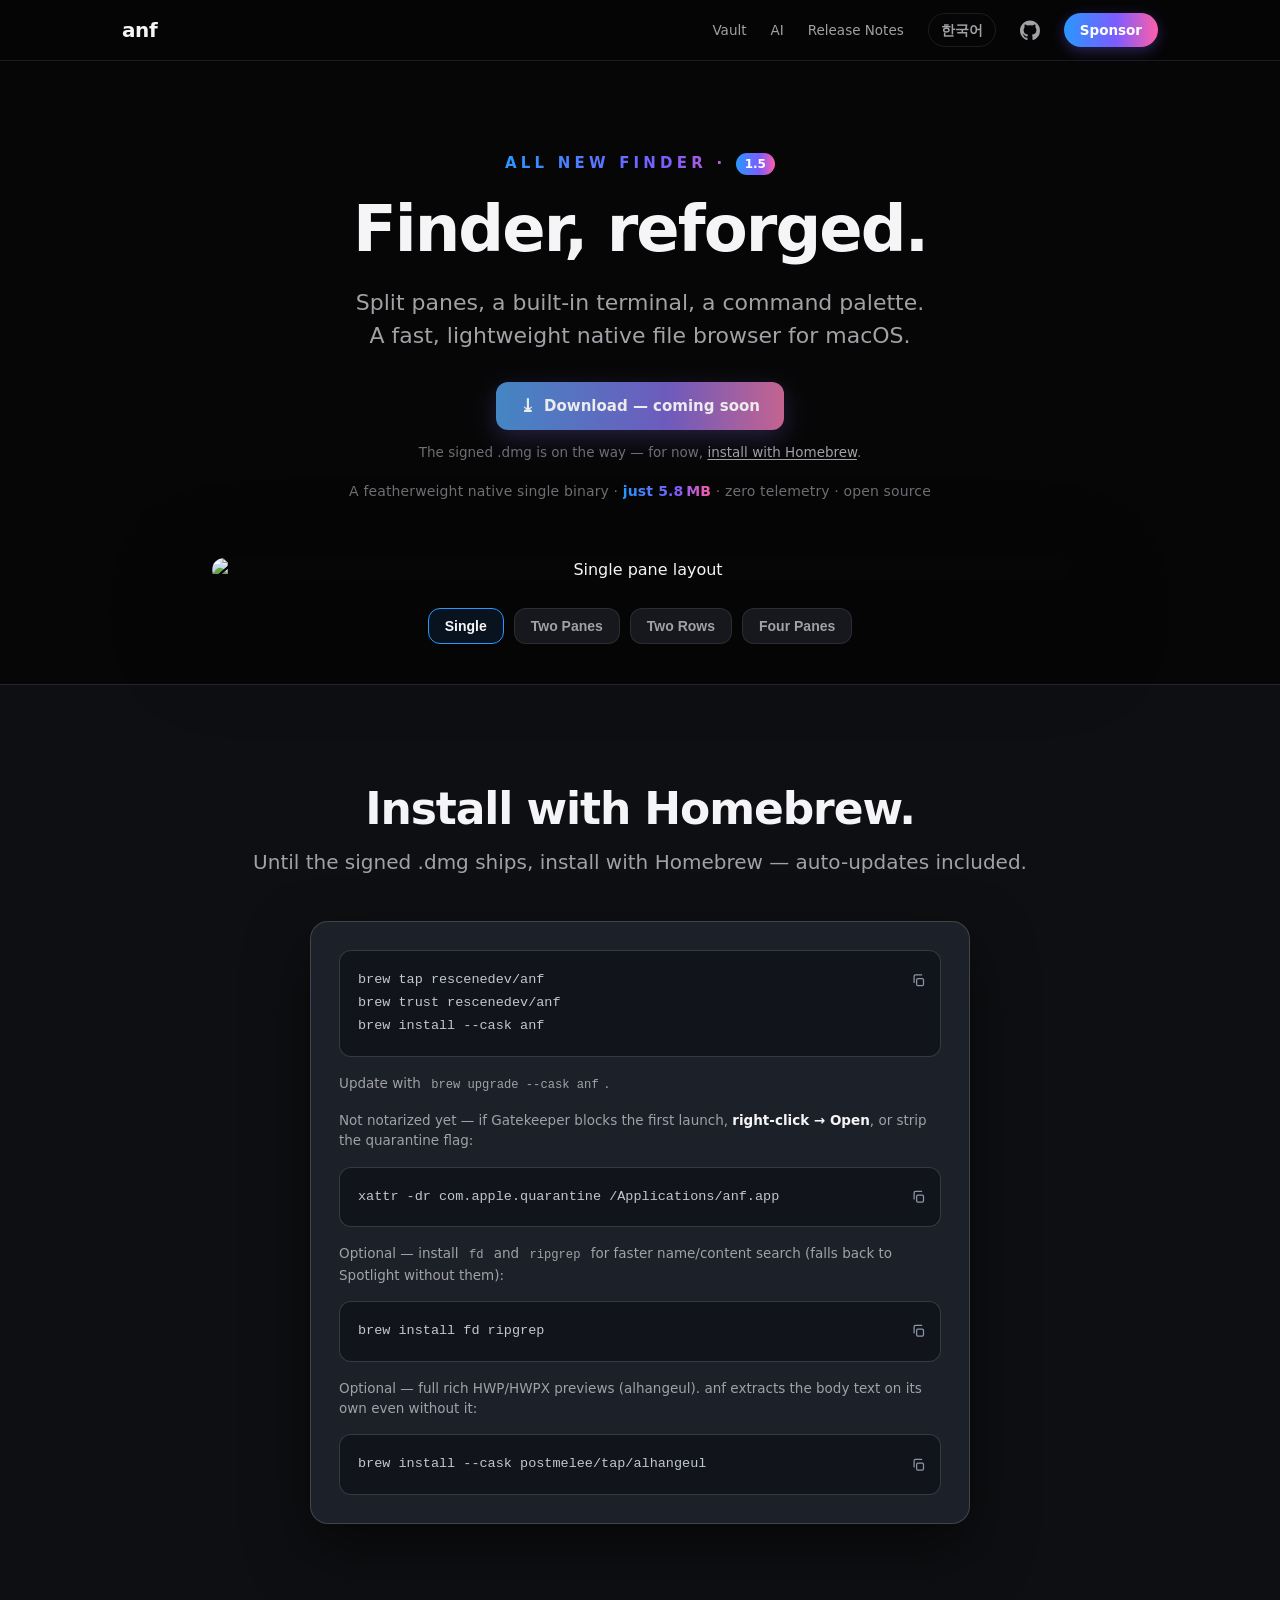
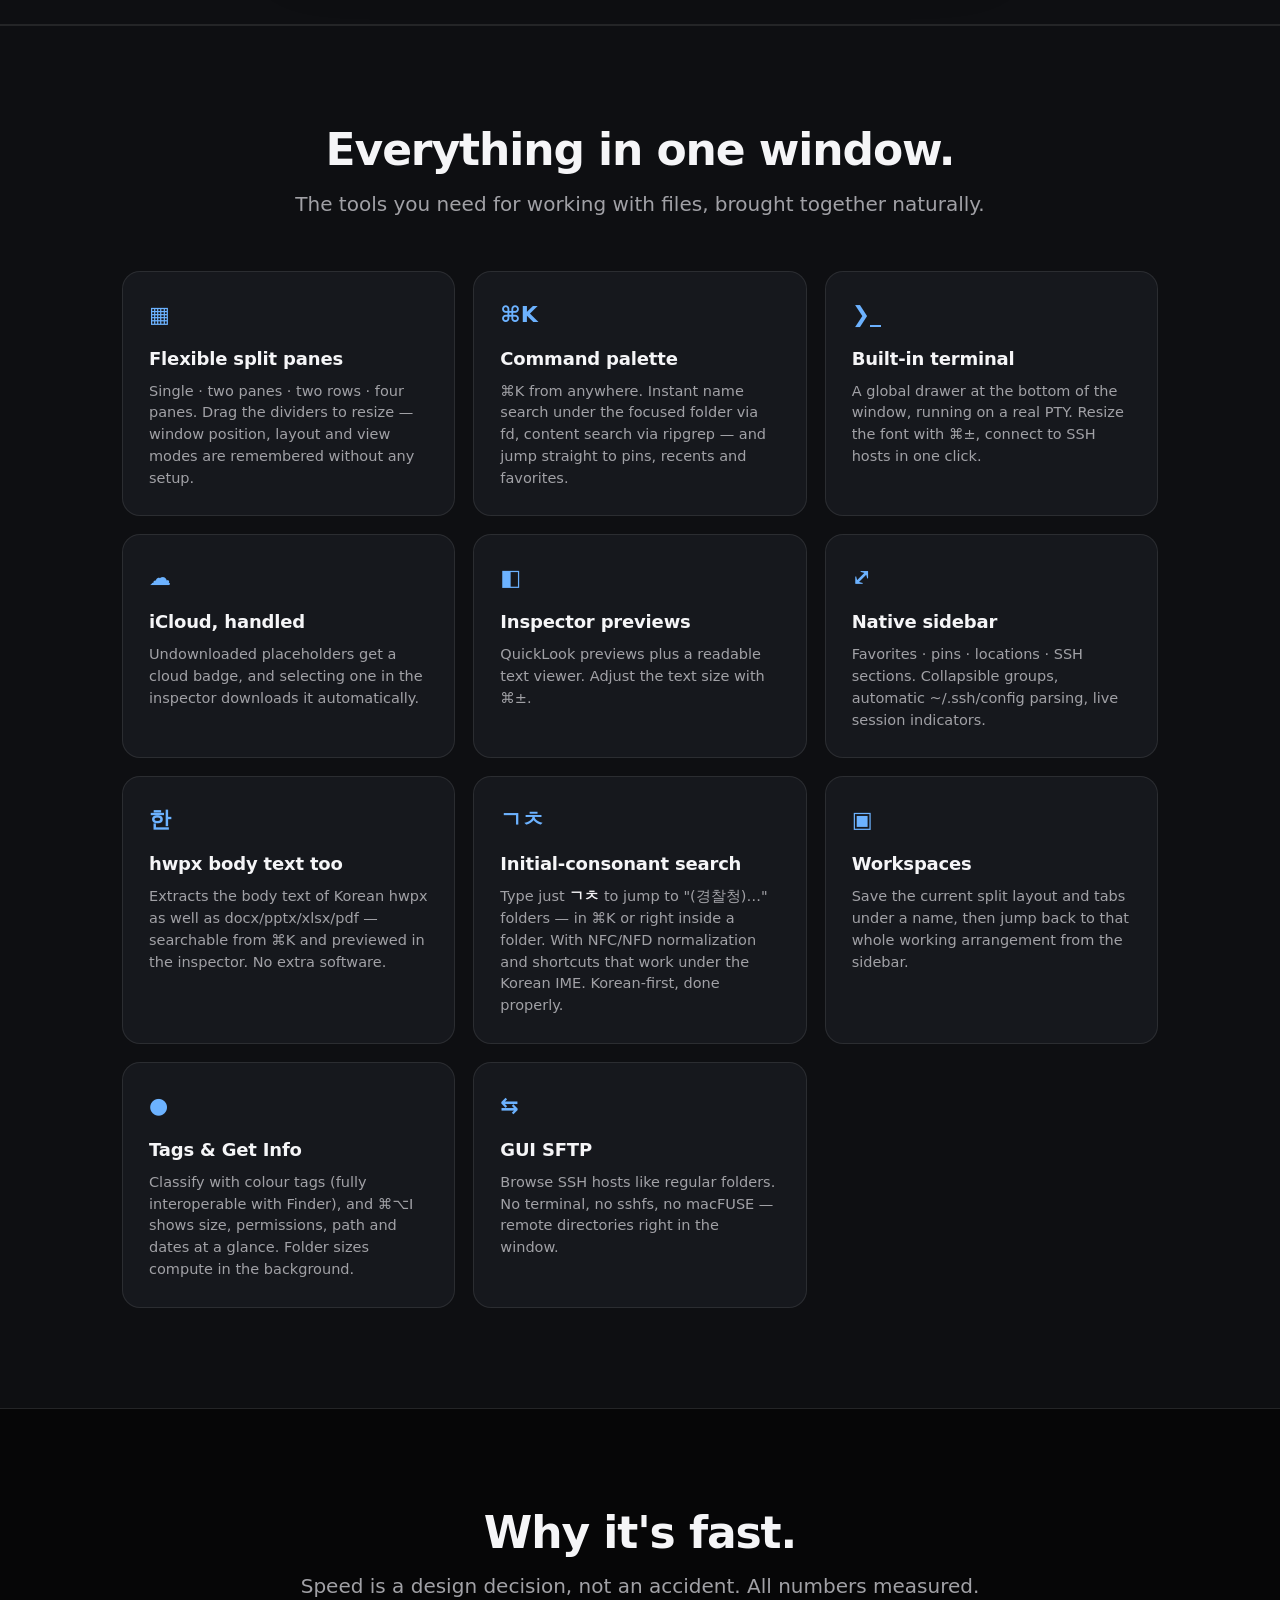
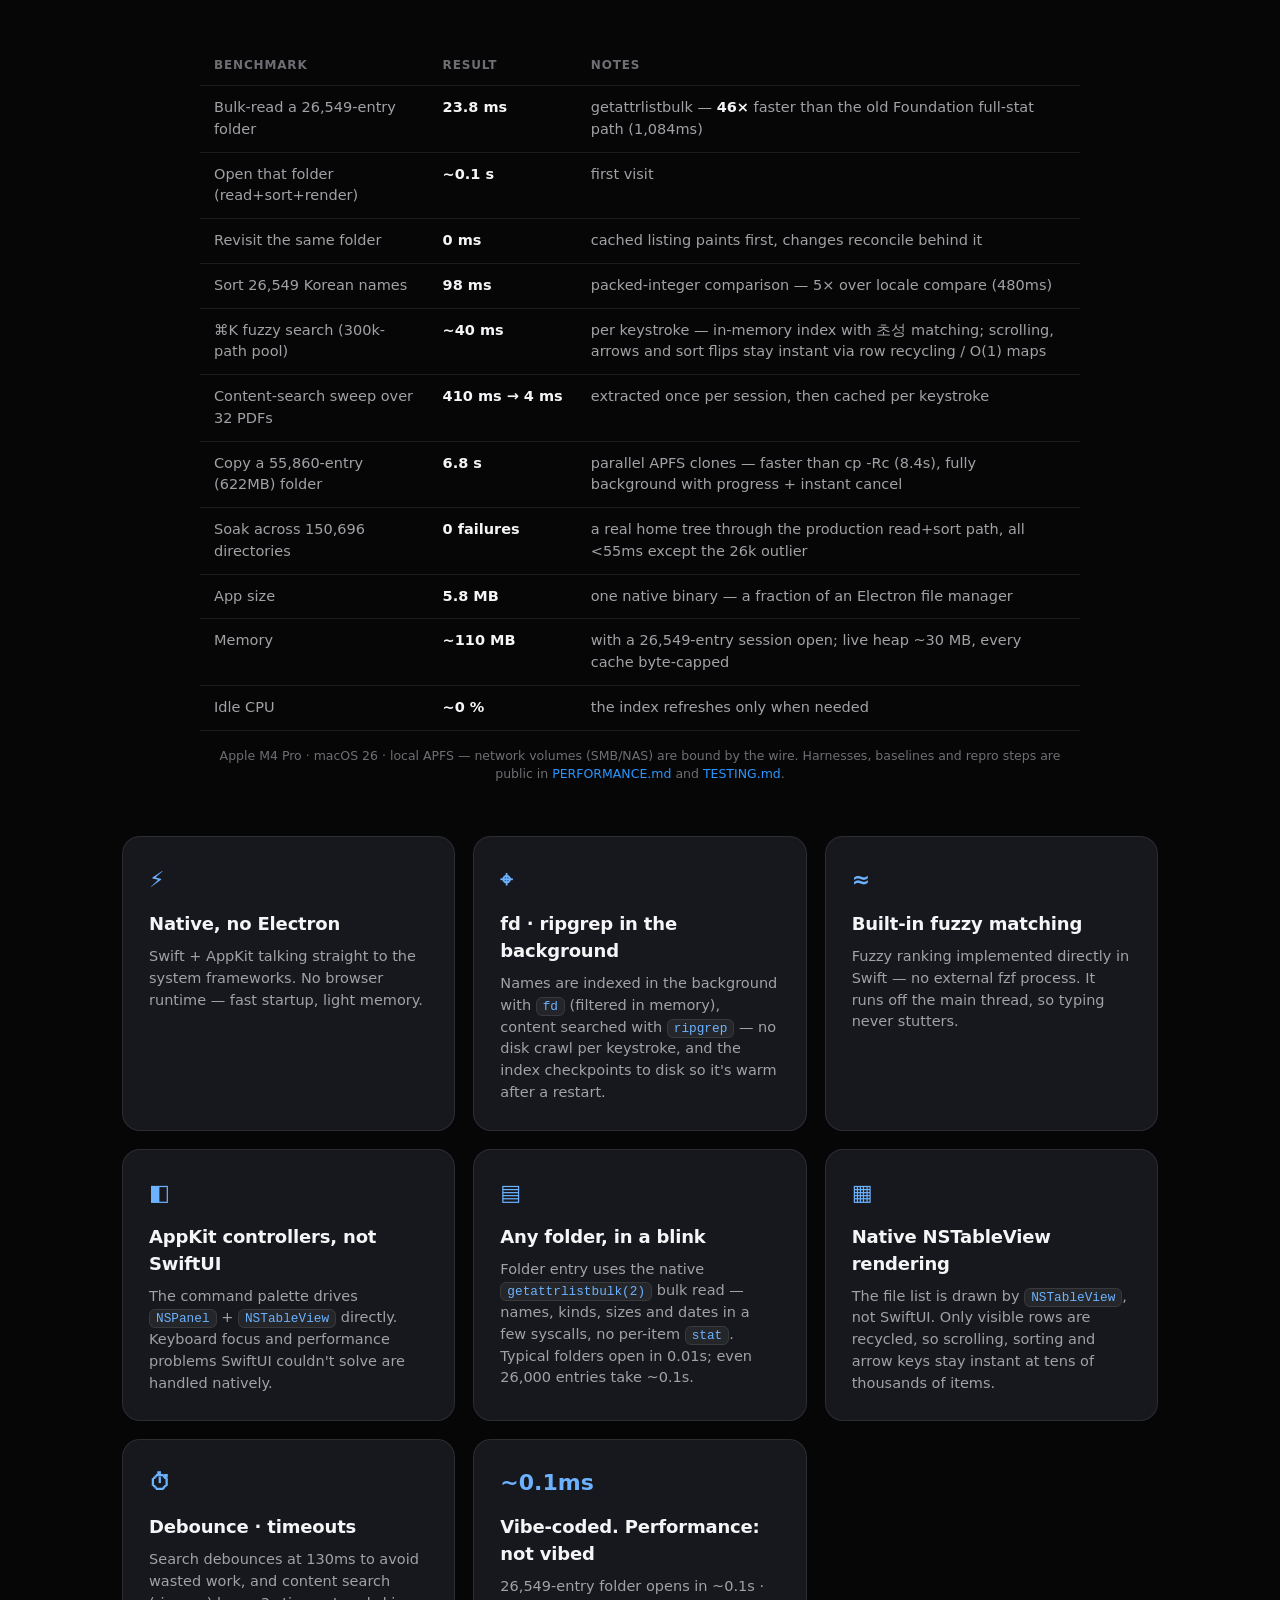
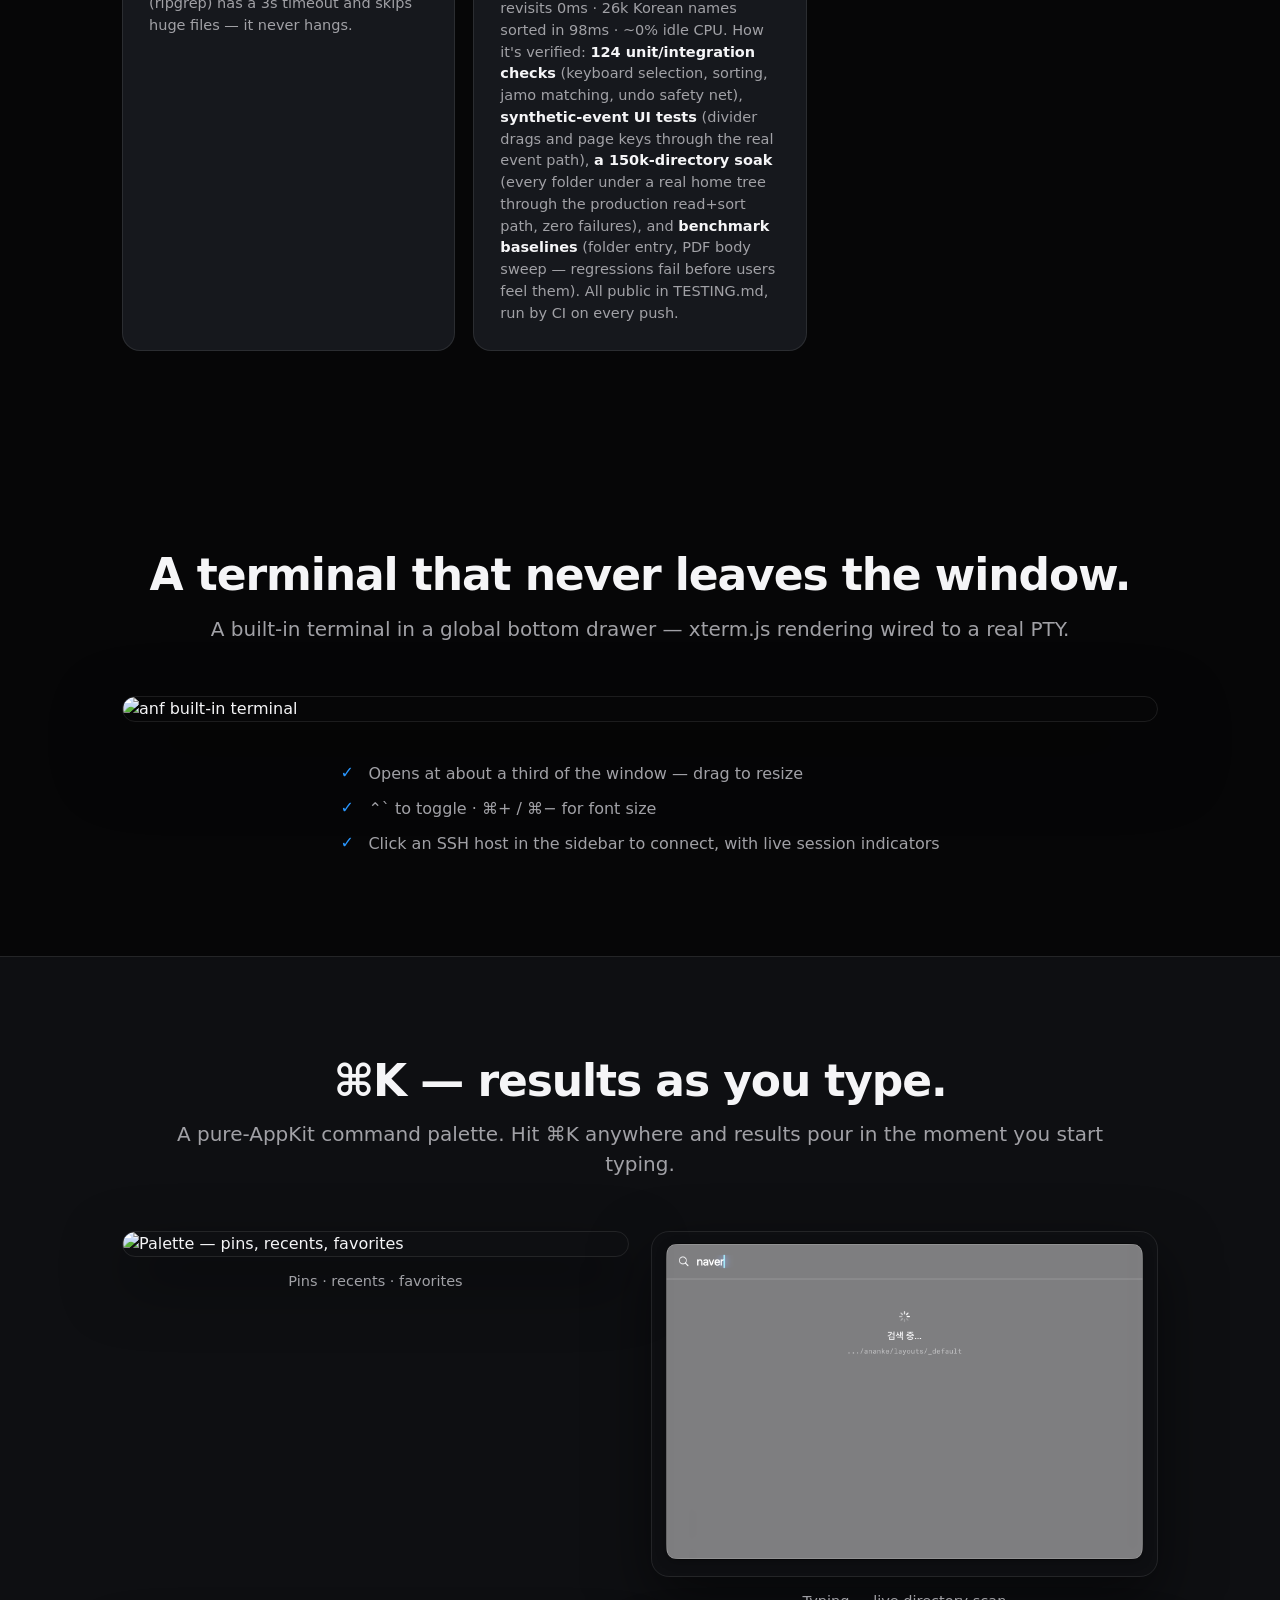
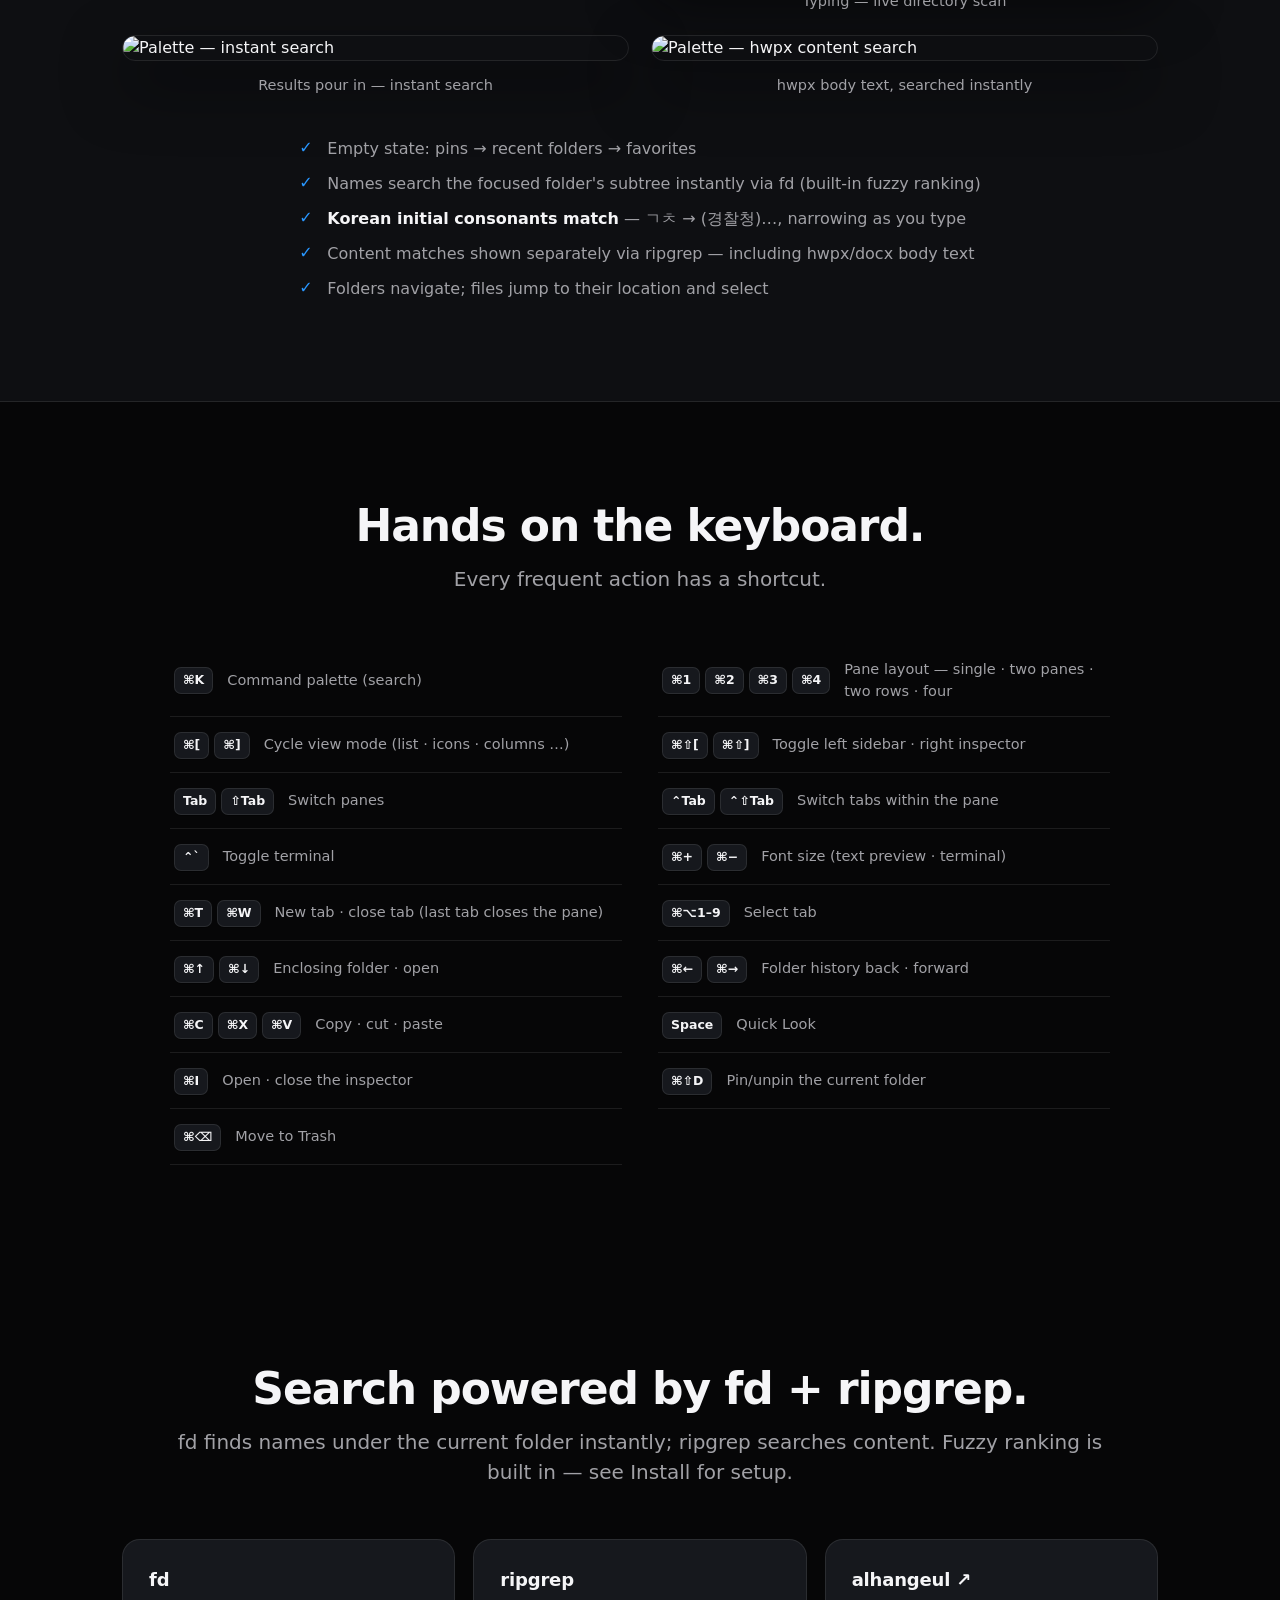
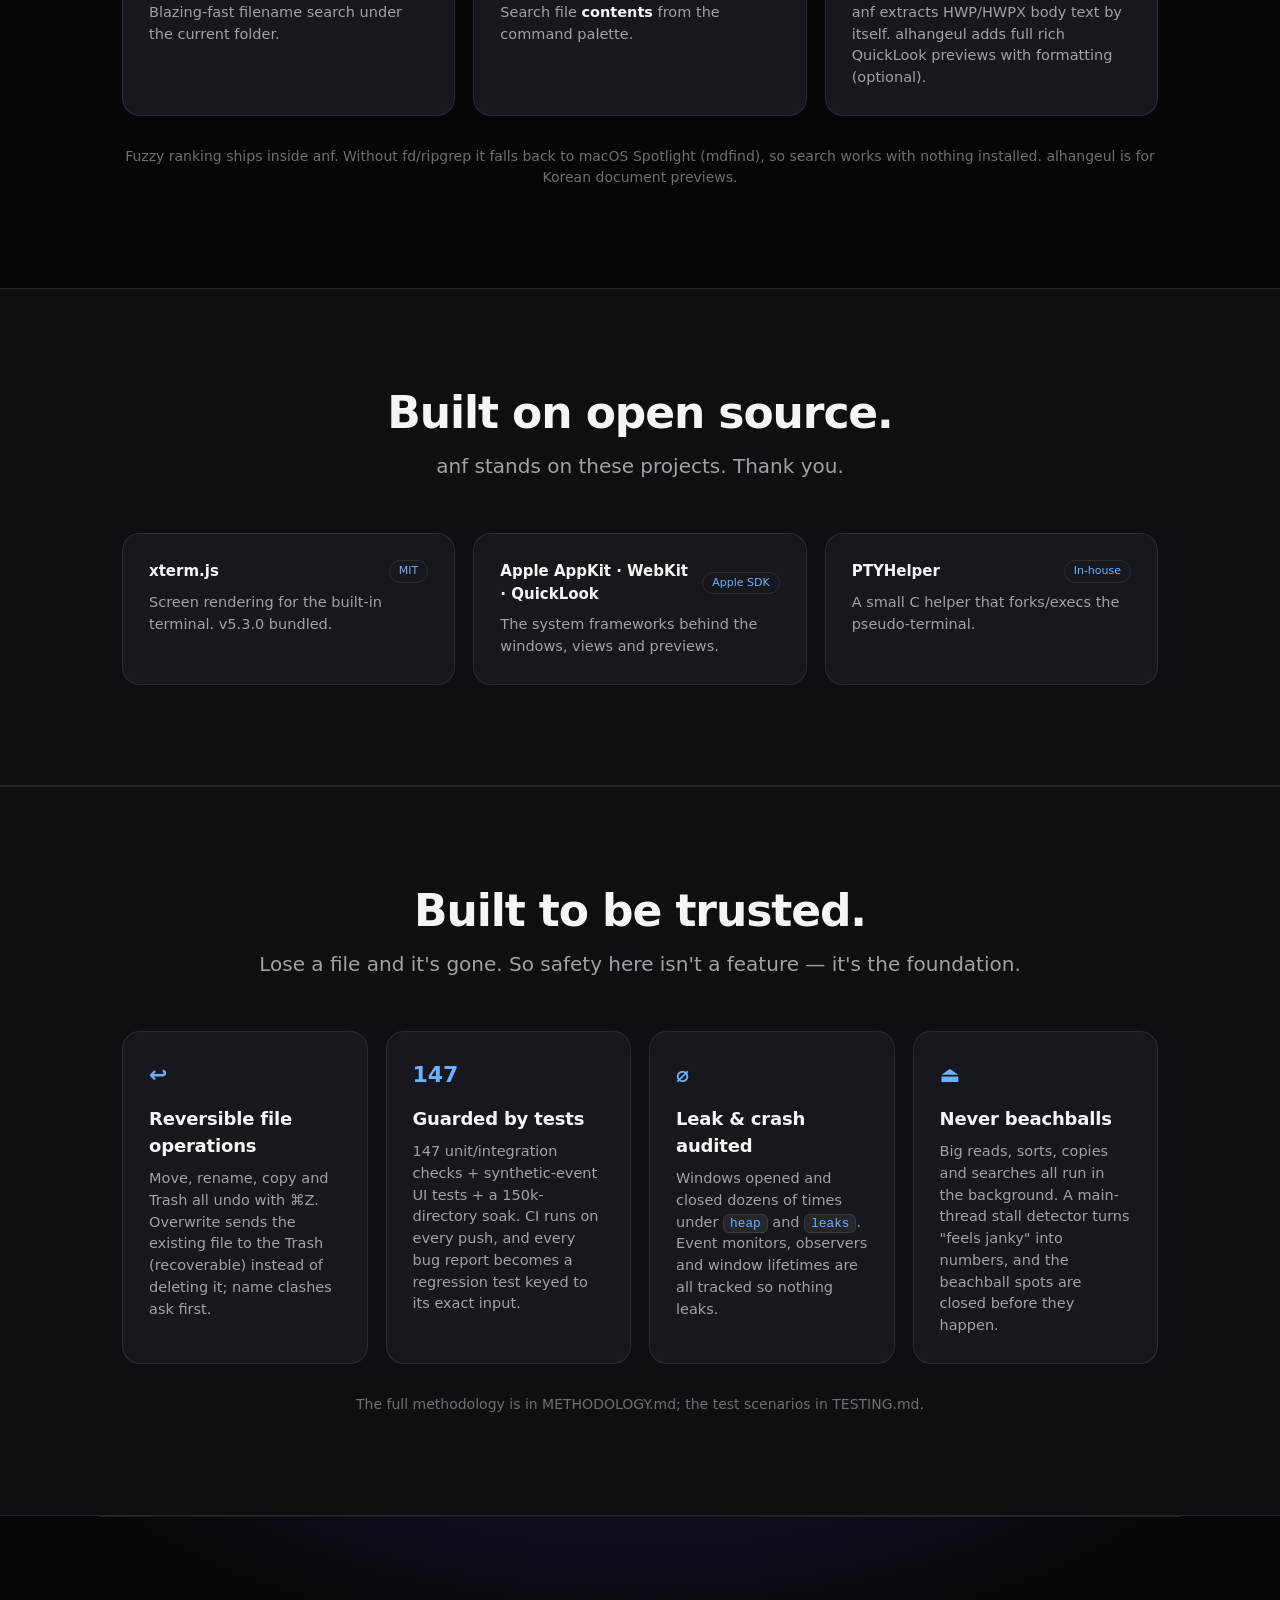
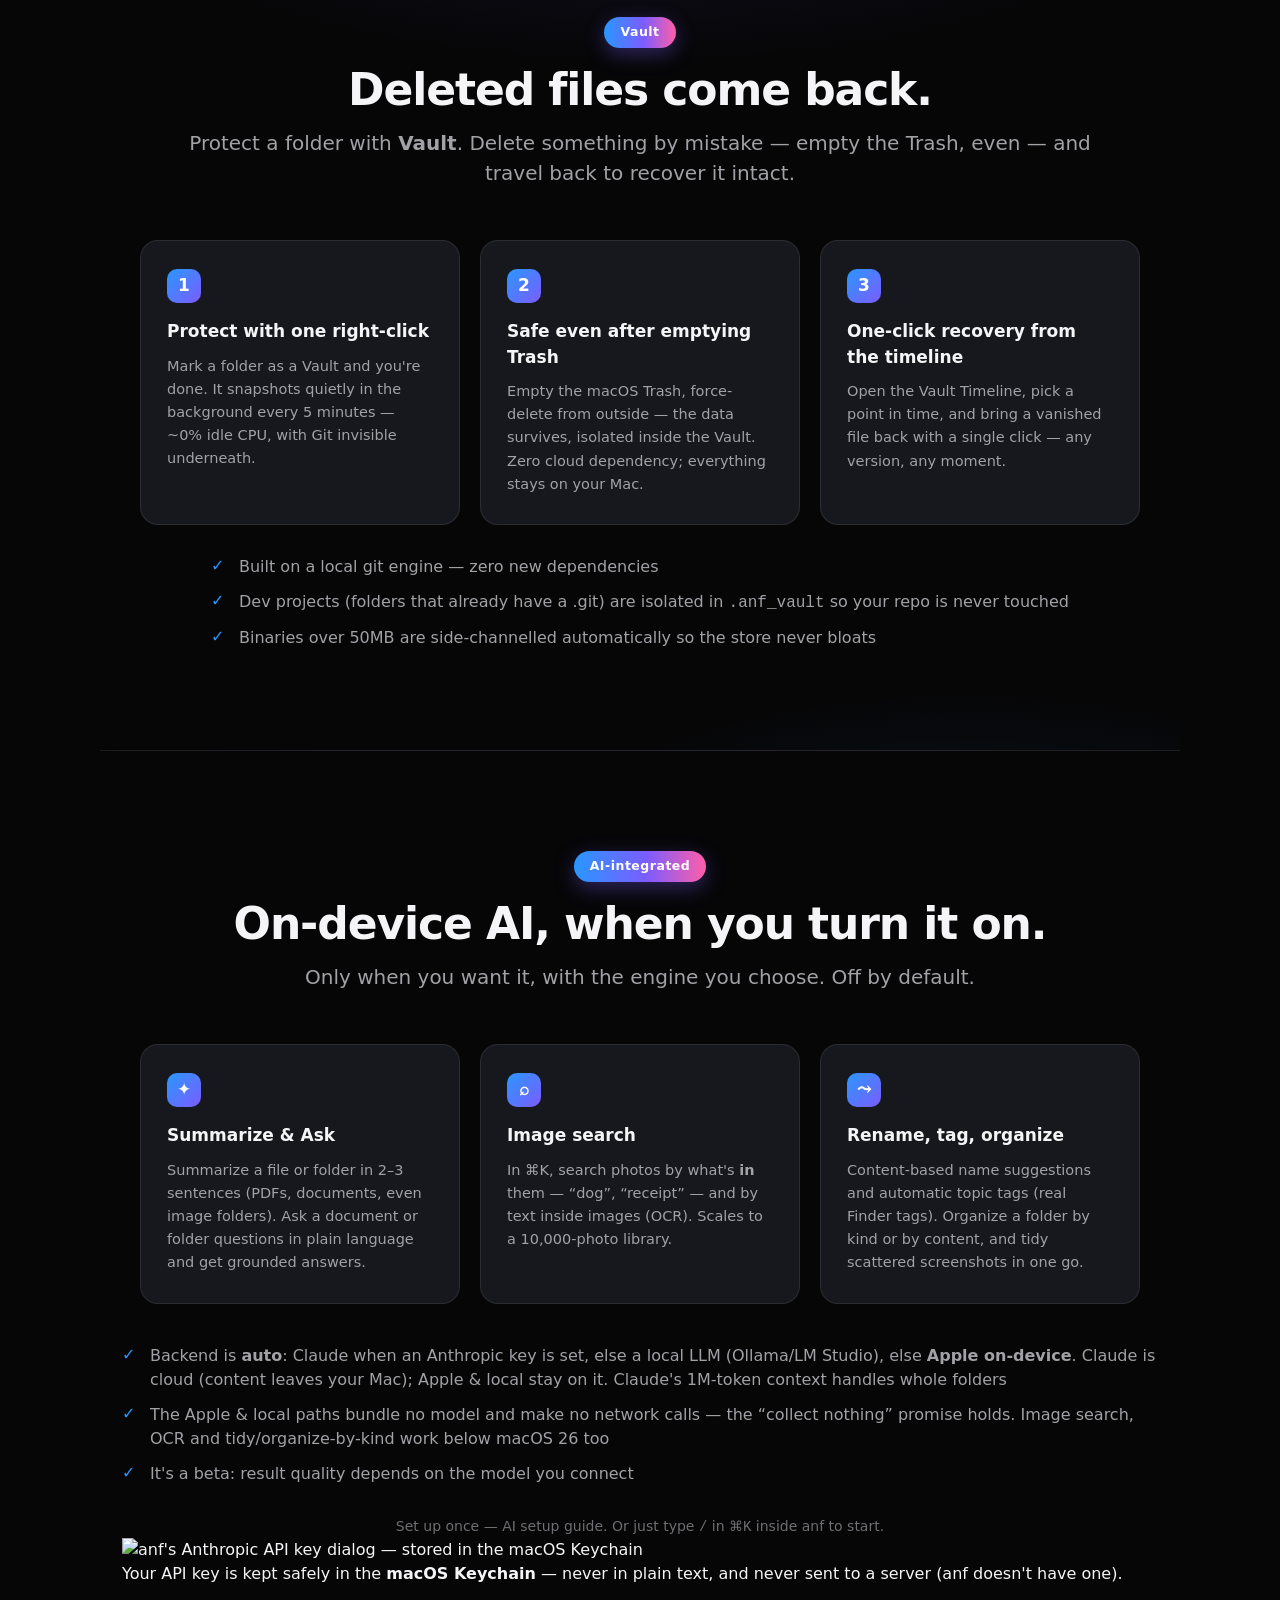
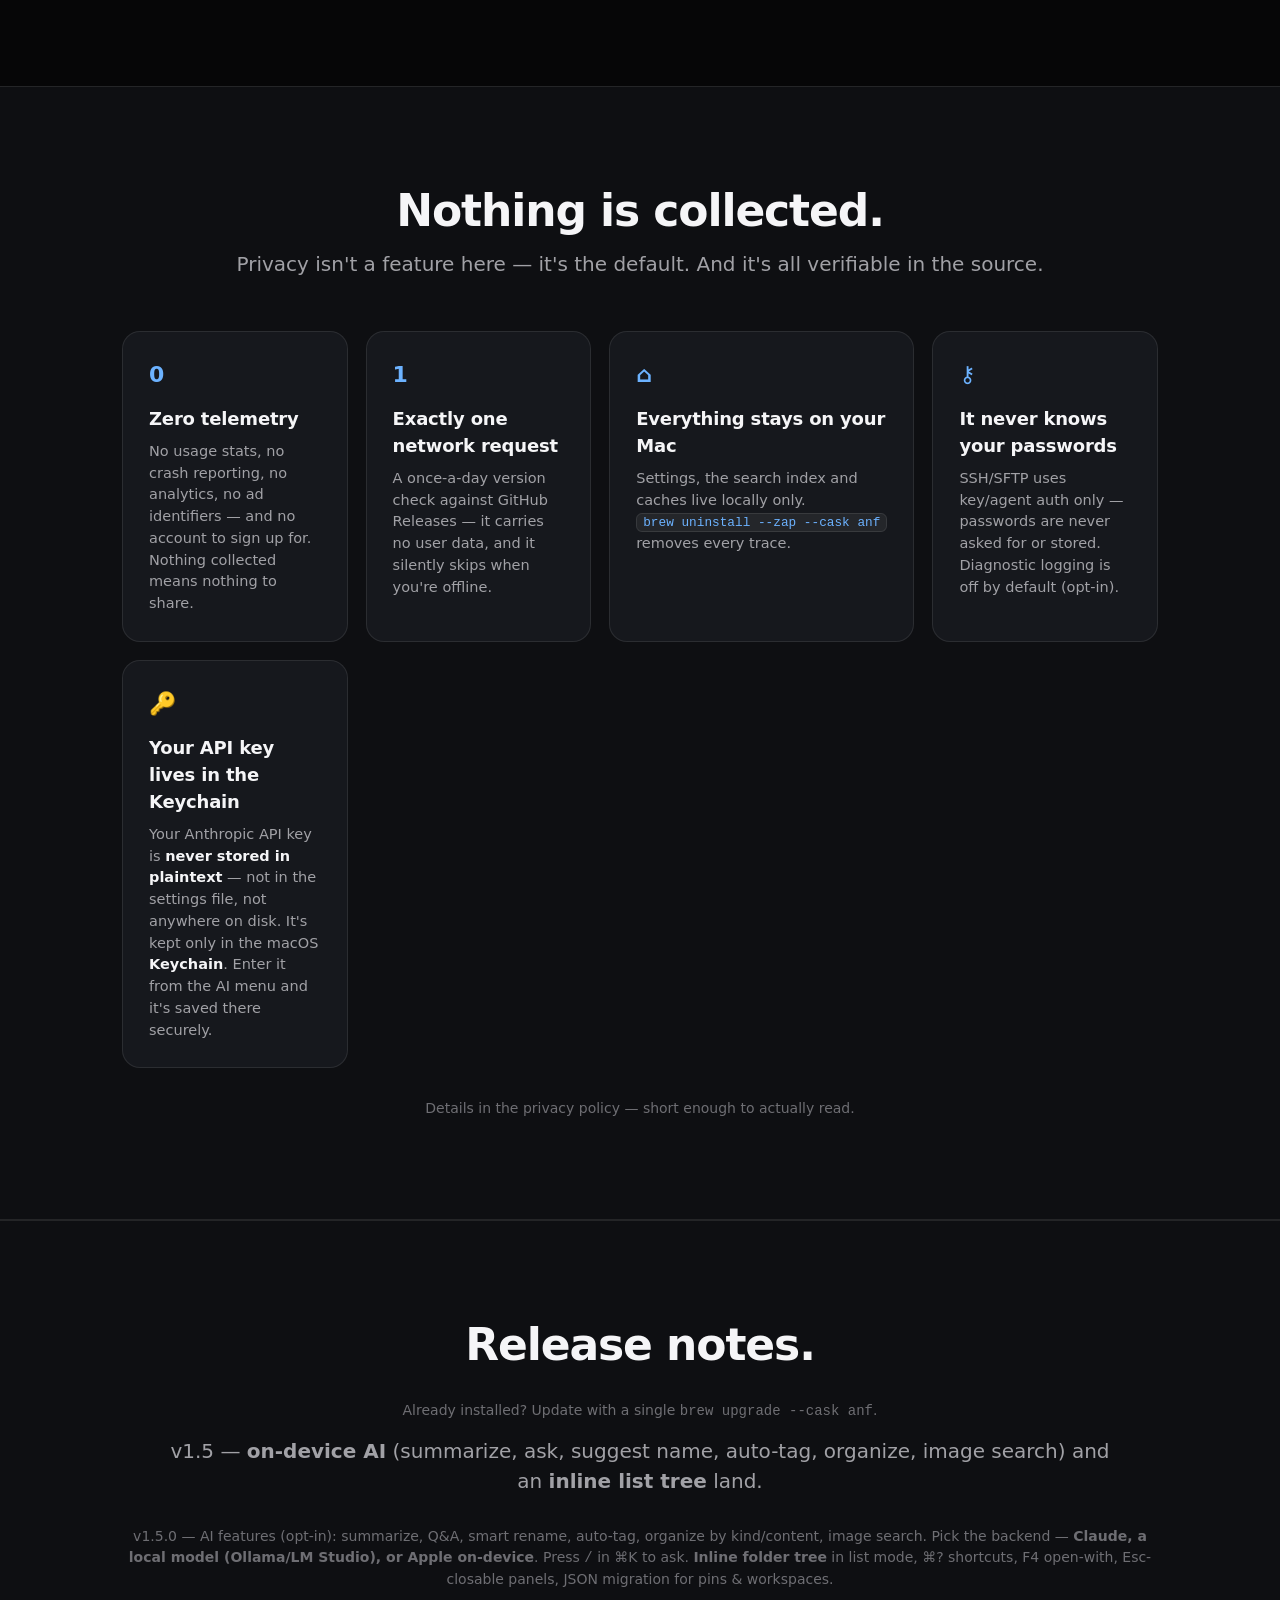
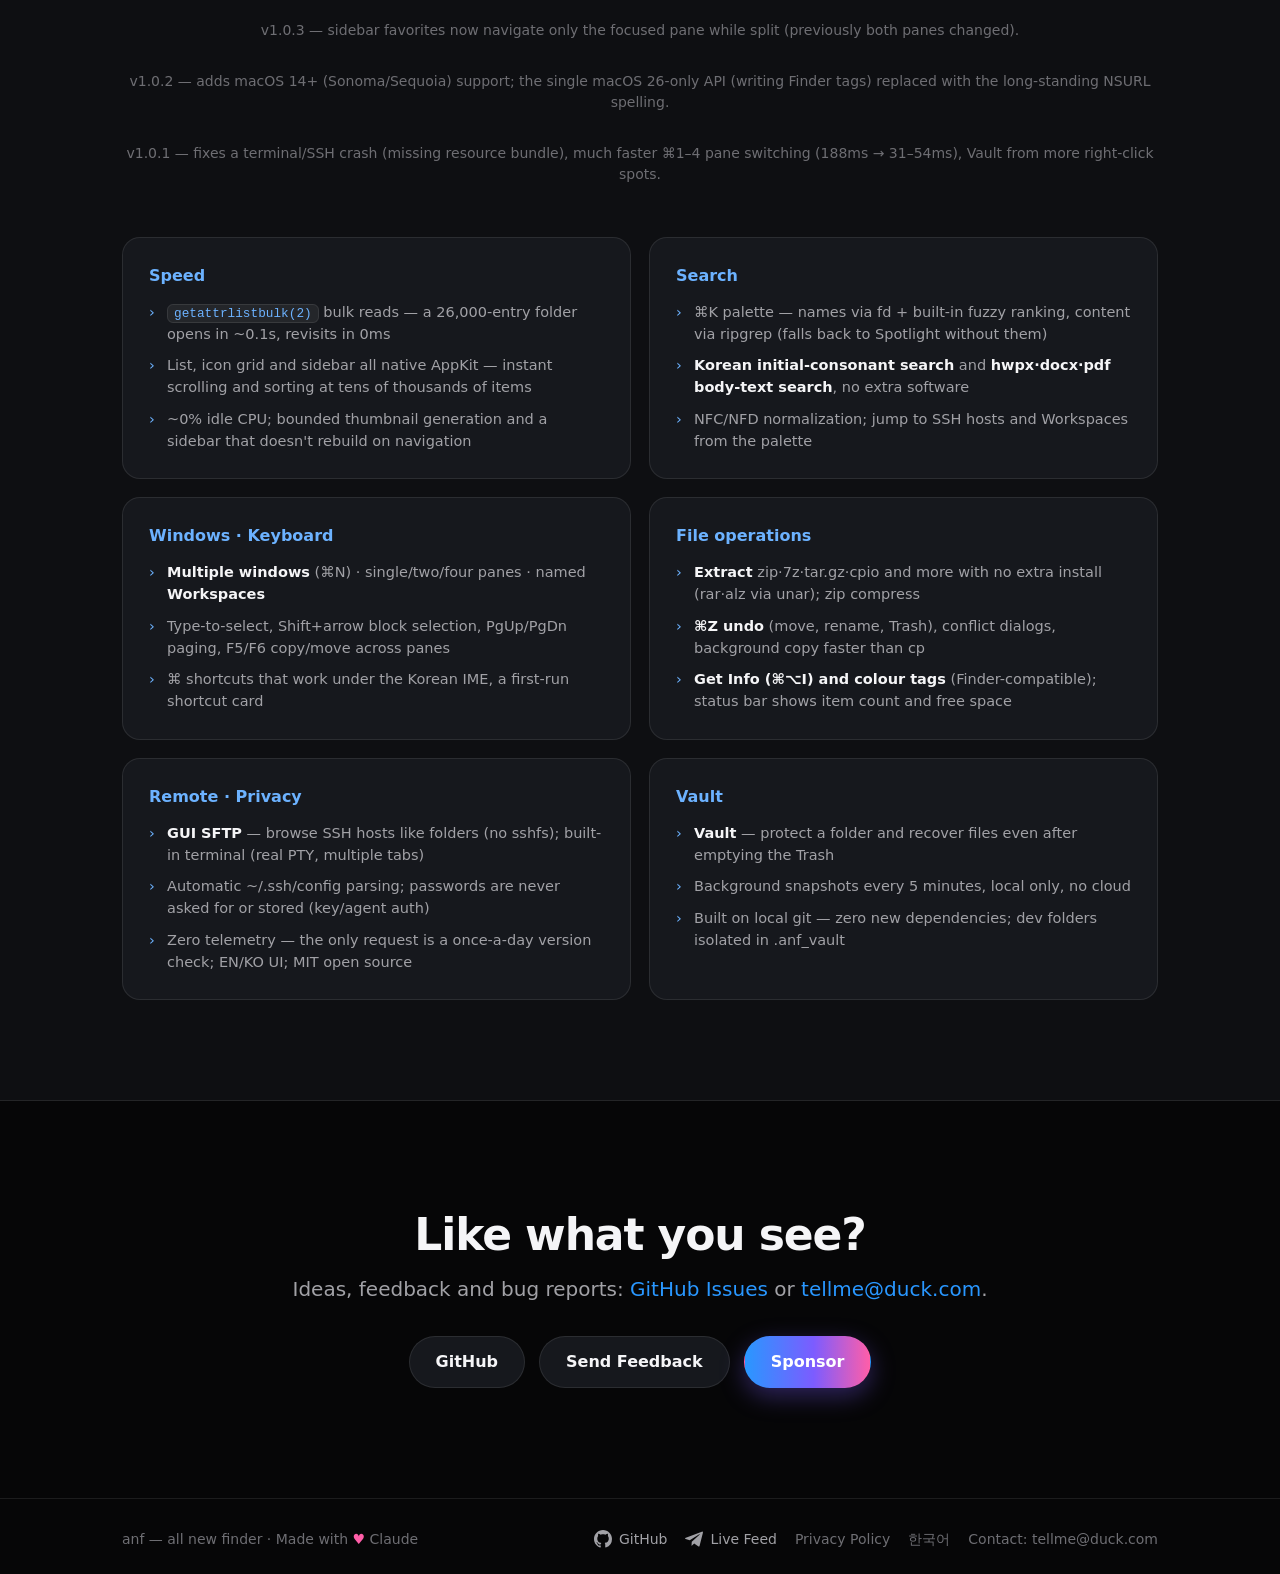
==== commit 7c2b17ad: "copy(landing): rename section badges — Vault, AI-integrated The 'one more thing' / 'want to see more" ====
--- a/docs/en/index.html
+++ b/docs/en/index.html
@@ -20,7 +20,7 @@
 <meta name="theme-color" content="#060607">
 <link rel="alternate" hreflang="ko" href="https://rescenedev.github.io/anf/">
 <link rel="alternate" hreflang="en" href="https://rescenedev.github.io/anf/en/">
-<link rel="stylesheet" href="../styles.css?v=20">
+<link rel="stylesheet" href="../styles.css?v=21">
 <!-- Cloudflare Web Analytics — cookieless site analytics (NOT app telemetry; the app sends nothing). -->
 <script defer src='https://static.cloudflareinsights.com/beacon.min.js' data-cf-beacon='{"token": "1b598242e0c44f28912150f7a983687c"}'></script>
 </head>
@@ -372,7 +372,7 @@
 
   <!-- Vault (flagship) -->
   <section id="vault" class="showcase vault-band">
-    <div class="vault-badge">one more thing</div>
+    <div class="vault-badge">Vault</div>
     <h2 class="centered">Deleted files come back.</h2>
     <p class="sub centered">Protect a folder with <b>Vault</b>. Delete something by mistake — empty the Trash, even — and travel back to recover it intact.</p>
     <div class="vault-grid">
@@ -401,7 +401,7 @@
 
   <!-- AI (beta, opt-in) -->
   <section id="ai" class="showcase">
-    <div class="vault-badge">want to see more? · beta</div>
+    <div class="vault-badge">AI-integrated</div>
     <h2 class="centered">On-device AI, when you turn it on.</h2>
     <p class="sub centered">Only when you want it, with the engine you choose. Off by default.</p>
     <div class="vault-grid">
@@ -427,6 +427,10 @@
       <li>It's a beta: result quality depends on the model you connect</li>
     </ul>
     <p class="note centered">Set up once — <a href="ai.html">AI setup guide</a>. Or just type <code>/</code> in <code>⌘K</code> inside anf to start.</p>
+    <figure class="keyshot">
+      <img src="../assets/ai-keychain.png" alt="anf's Anthropic API key dialog — stored in the macOS Keychain" loading="lazy">
+      <figcaption>Your API key is kept safely in the <b>macOS Keychain</b> — never in plain text, and never sent to a server (anf doesn't have one).</figcaption>
+    </figure>
   </section>
 
   <!-- Privacy -->
@@ -454,6 +458,11 @@
           <div class="ic">⚷</div>
           <h3>It never knows your passwords</h3>
           <p>SSH/SFTP uses key/agent auth only — passwords are never asked for or stored. Diagnostic logging is off by default (opt-in).</p>
+        </div>
+        <div class="tile">
+          <div class="ic">🔑</div>
+          <h3>Your API key lives in the Keychain</h3>
+          <p>Your Anthropic API key is <strong>never stored in plaintext</strong> — not in the settings file, not anywhere on disk. It's kept only in the macOS <strong>Keychain</strong>. Enter it from the AI menu and it's saved there securely.</p>
         </div>
       </div>
       <p class="note centered">Details in the <a href="privacy.html">privacy policy</a> — short enough to actually read.</p>
@@ -512,7 +521,7 @@
           </ul>
         </div>
         <div class="rel-block">
-          <h3>one more thing</h3>
+          <h3>Vault</h3>
           <ul>
             <li><strong>Vault</strong> — protect a folder and recover files even after emptying the Trash</li>
             <li>Background snapshots every 5 minutes, local only, no cloud</li>
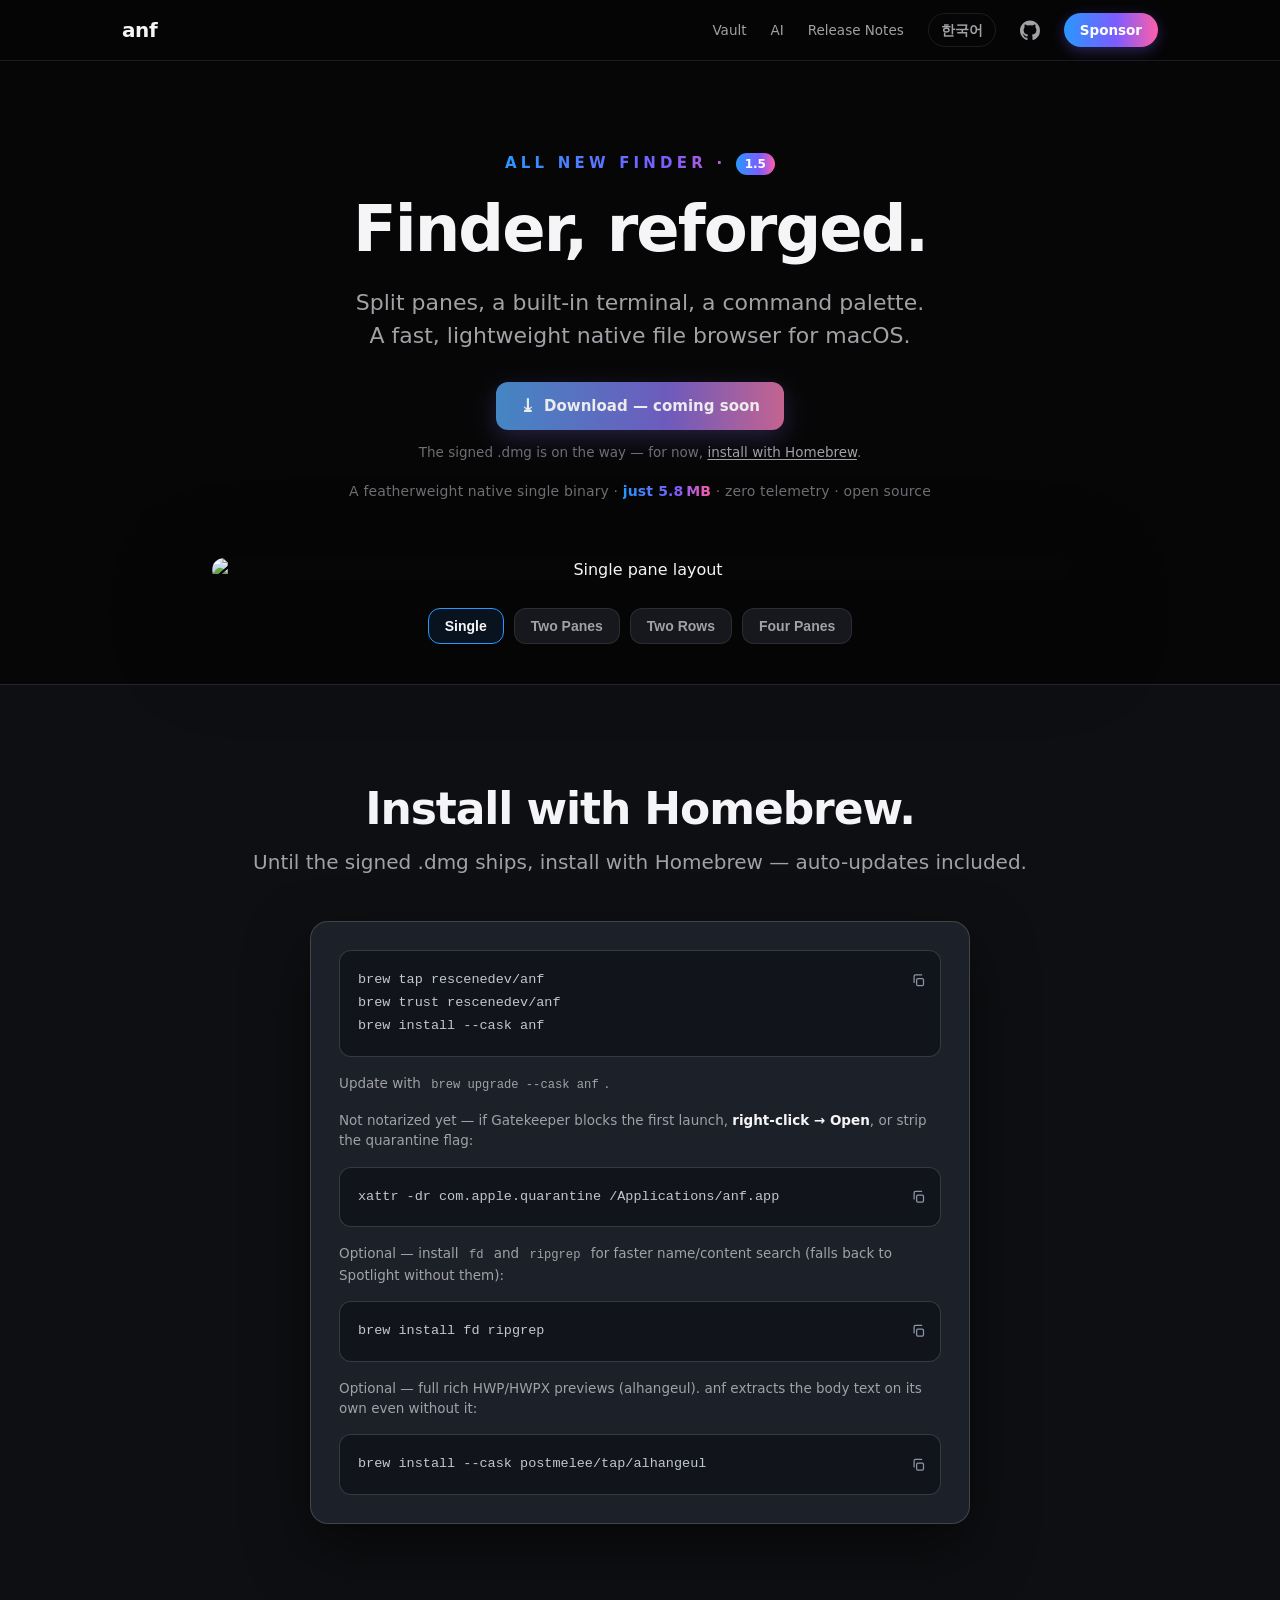
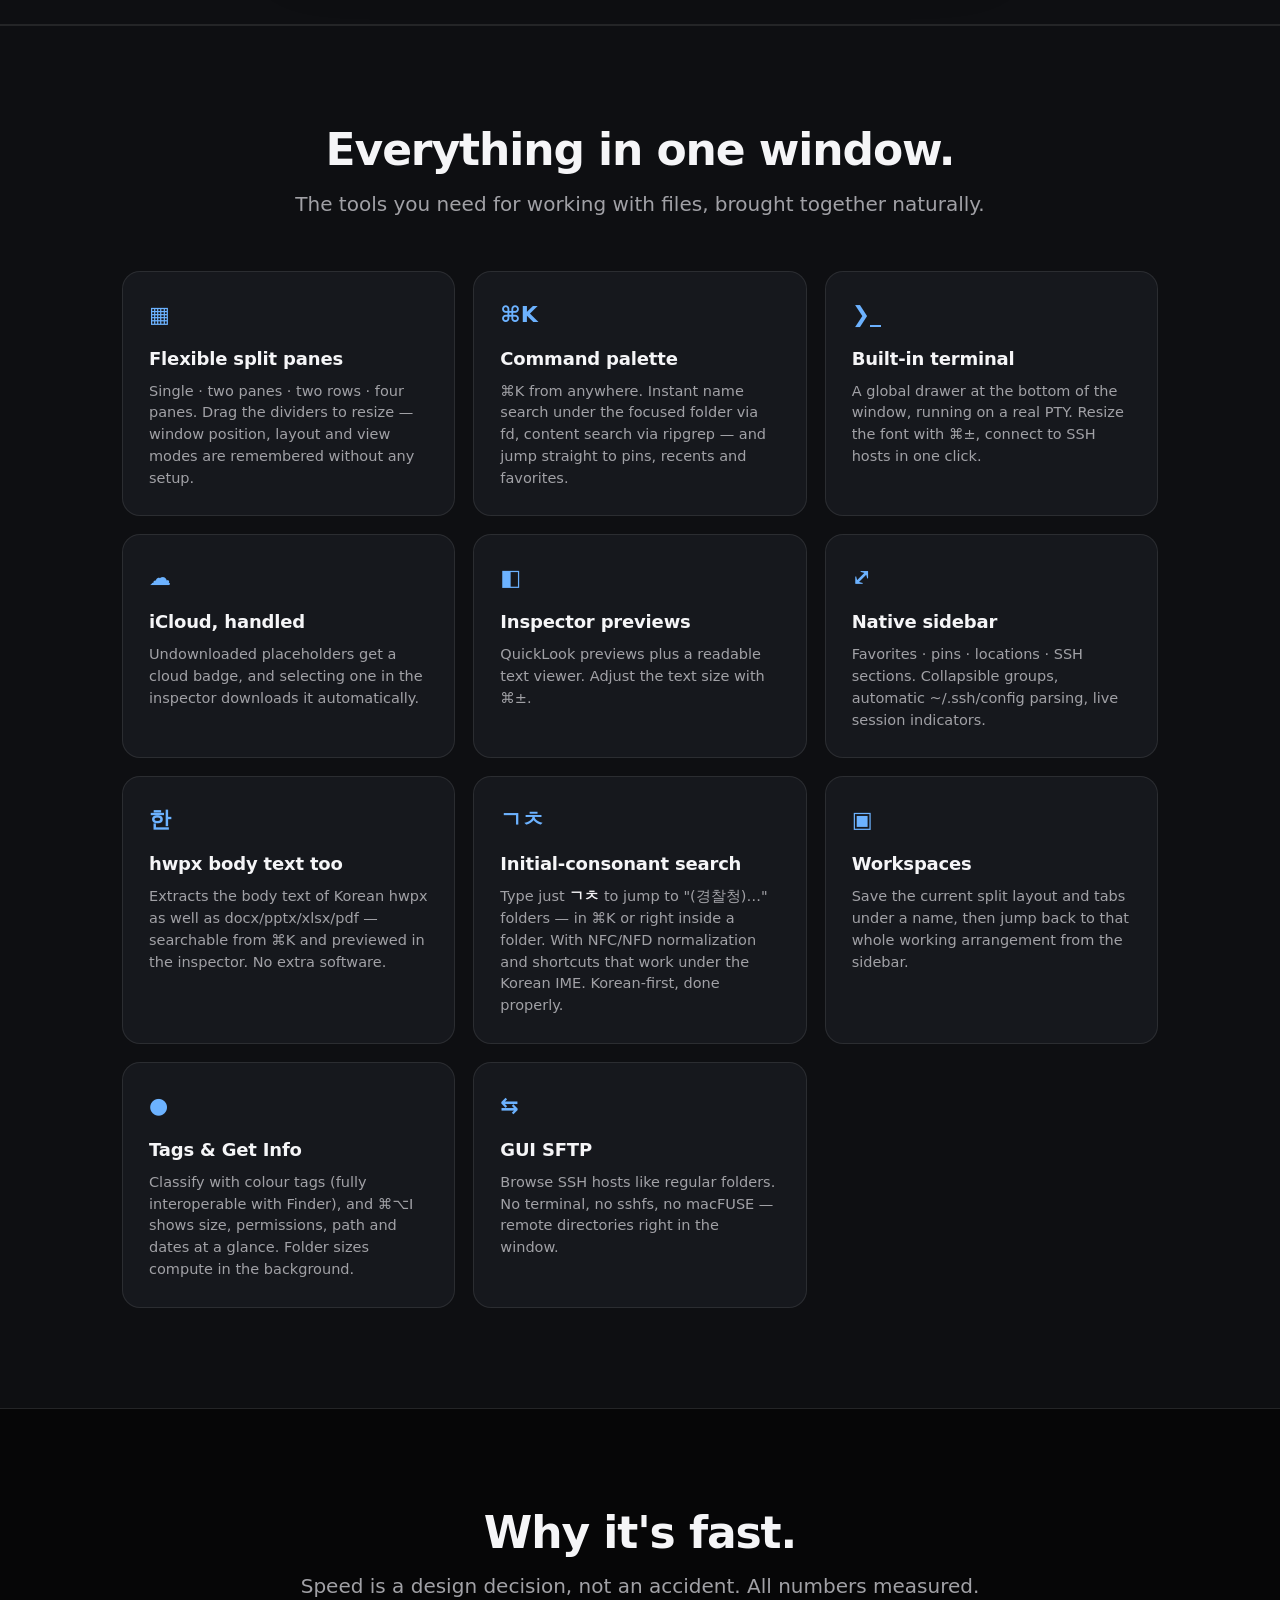
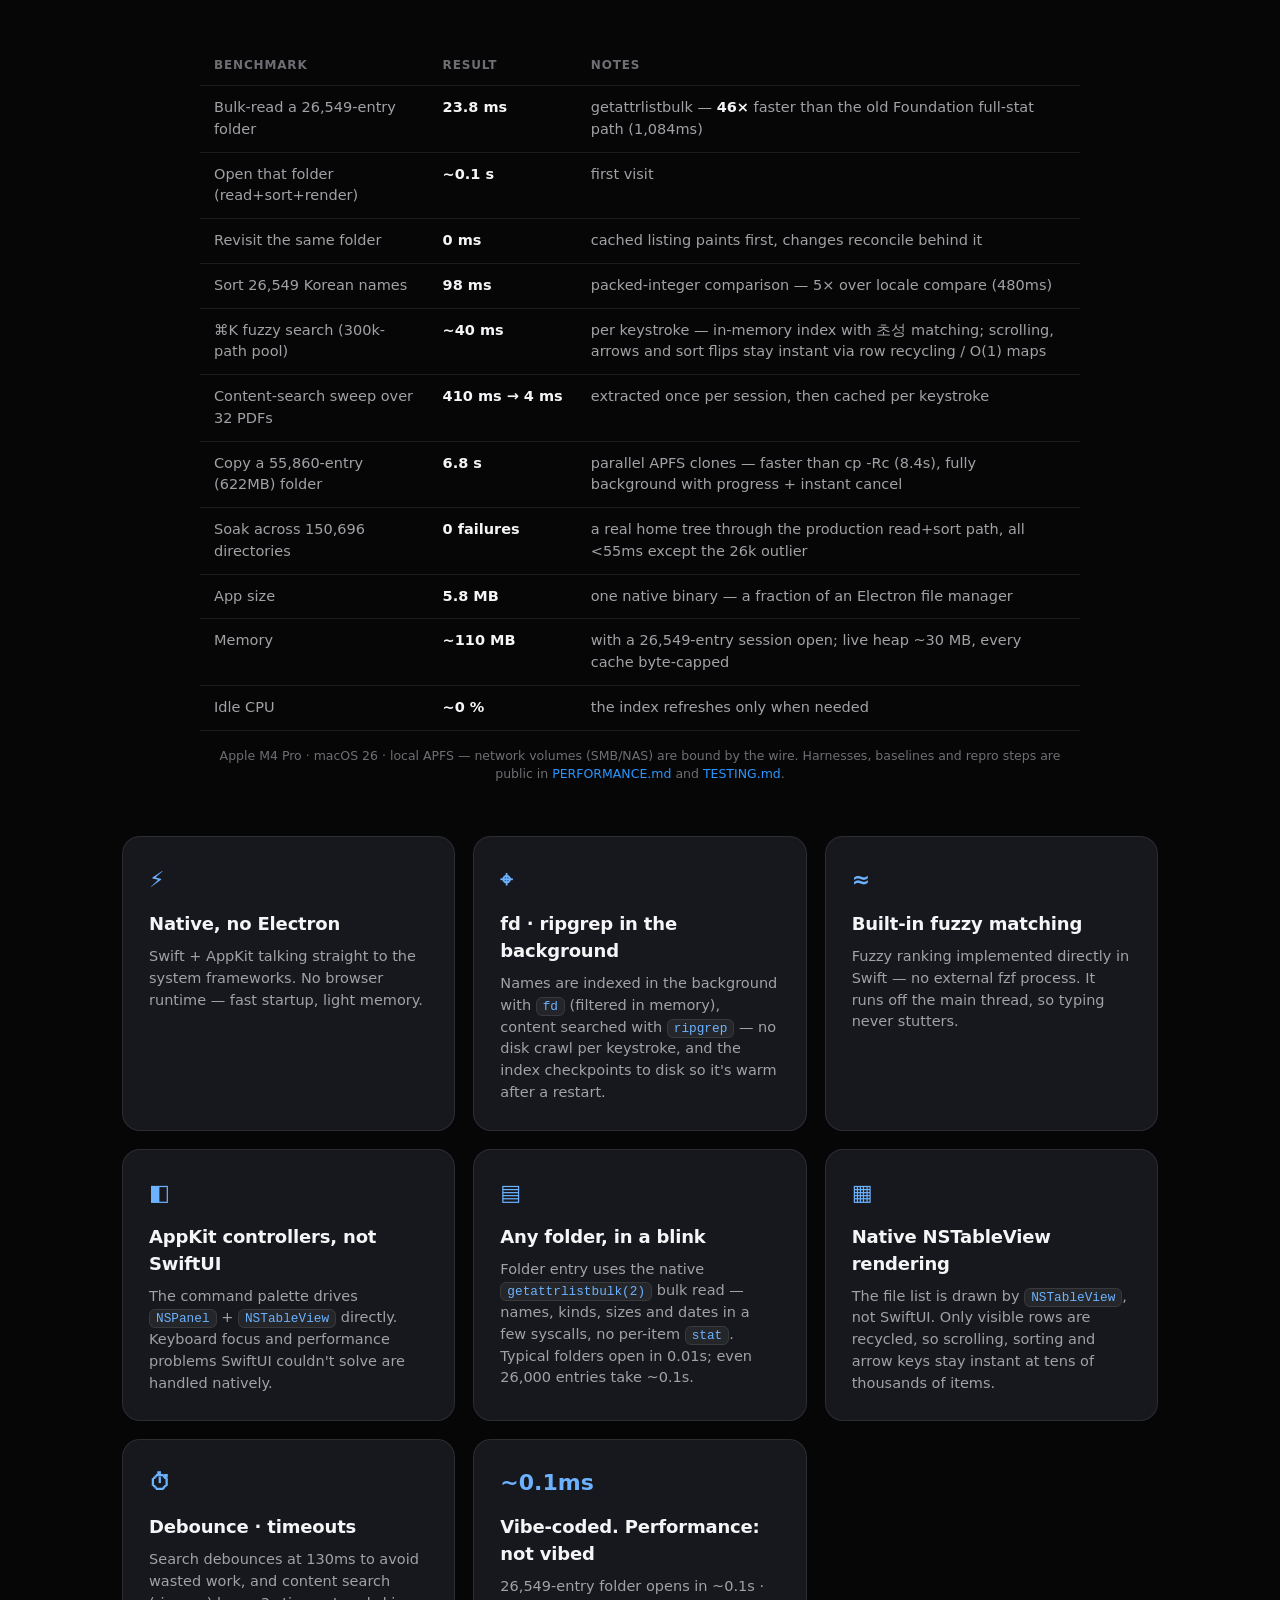
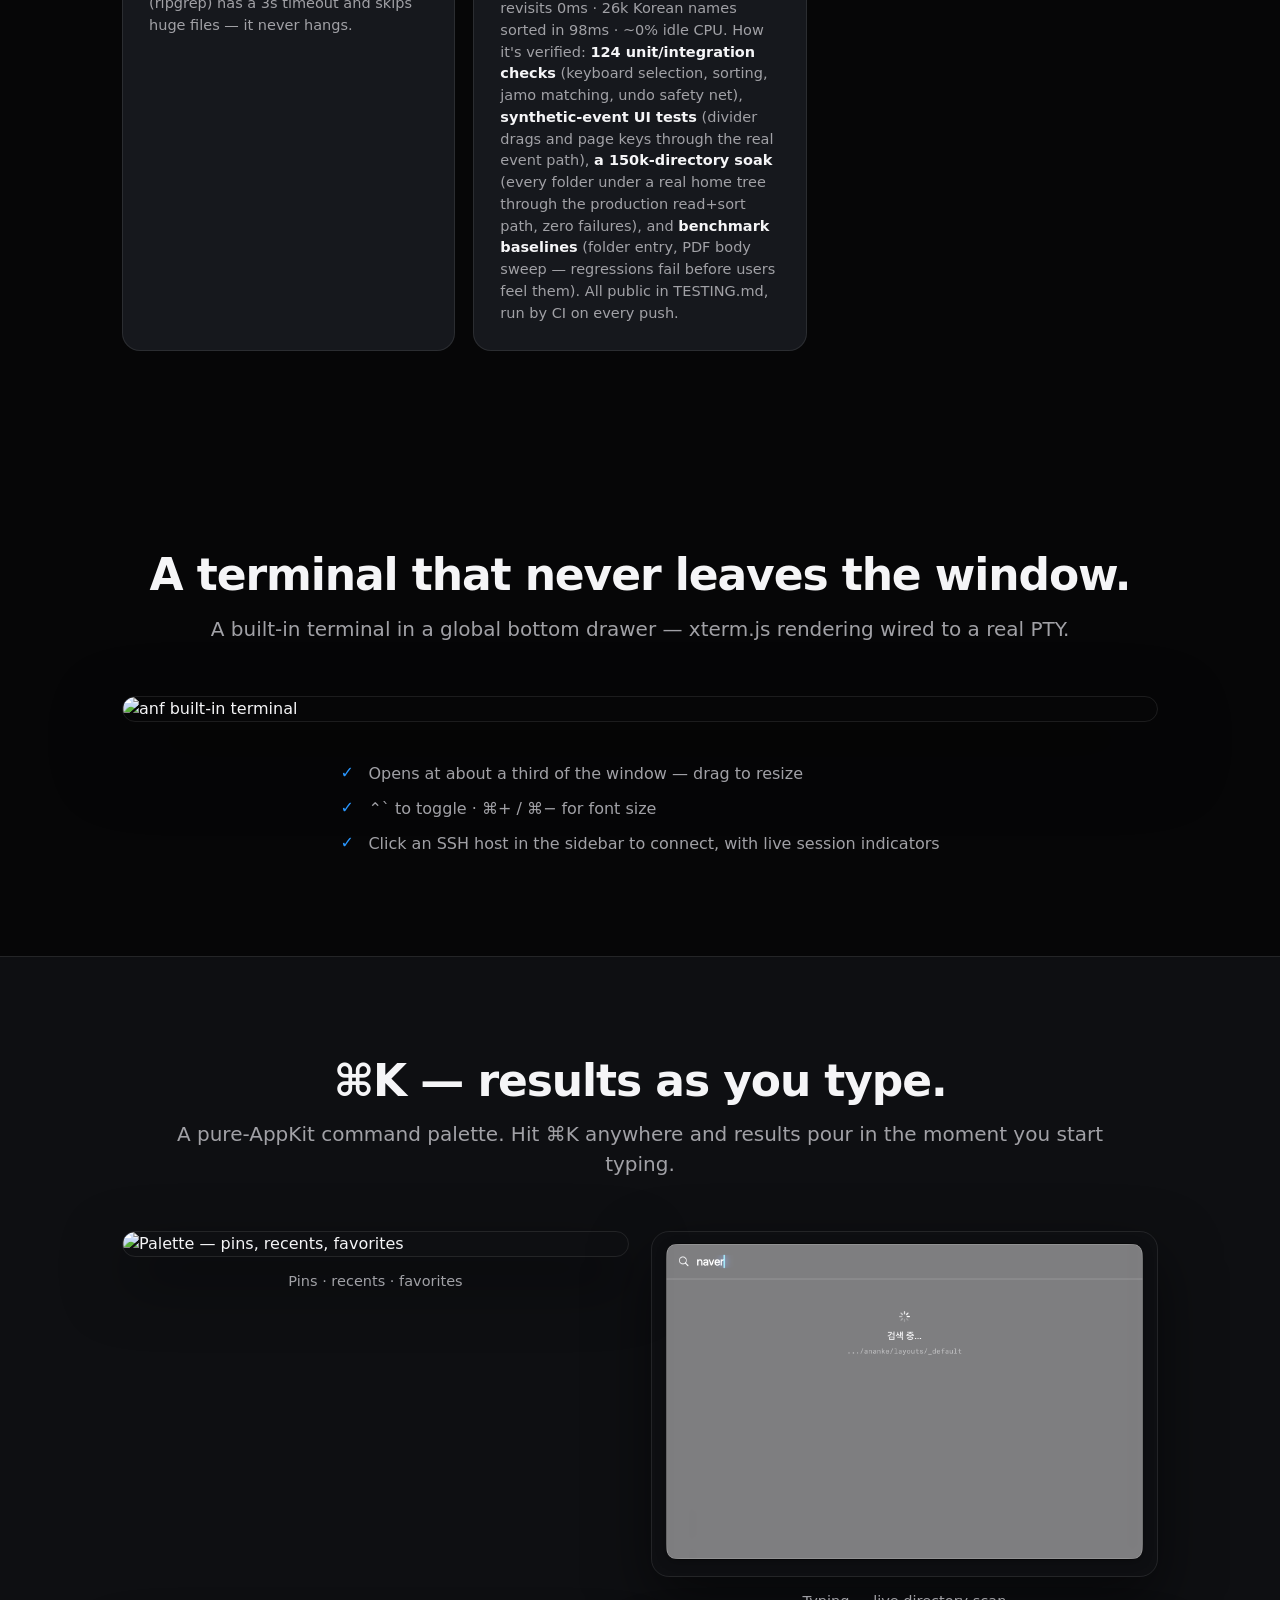
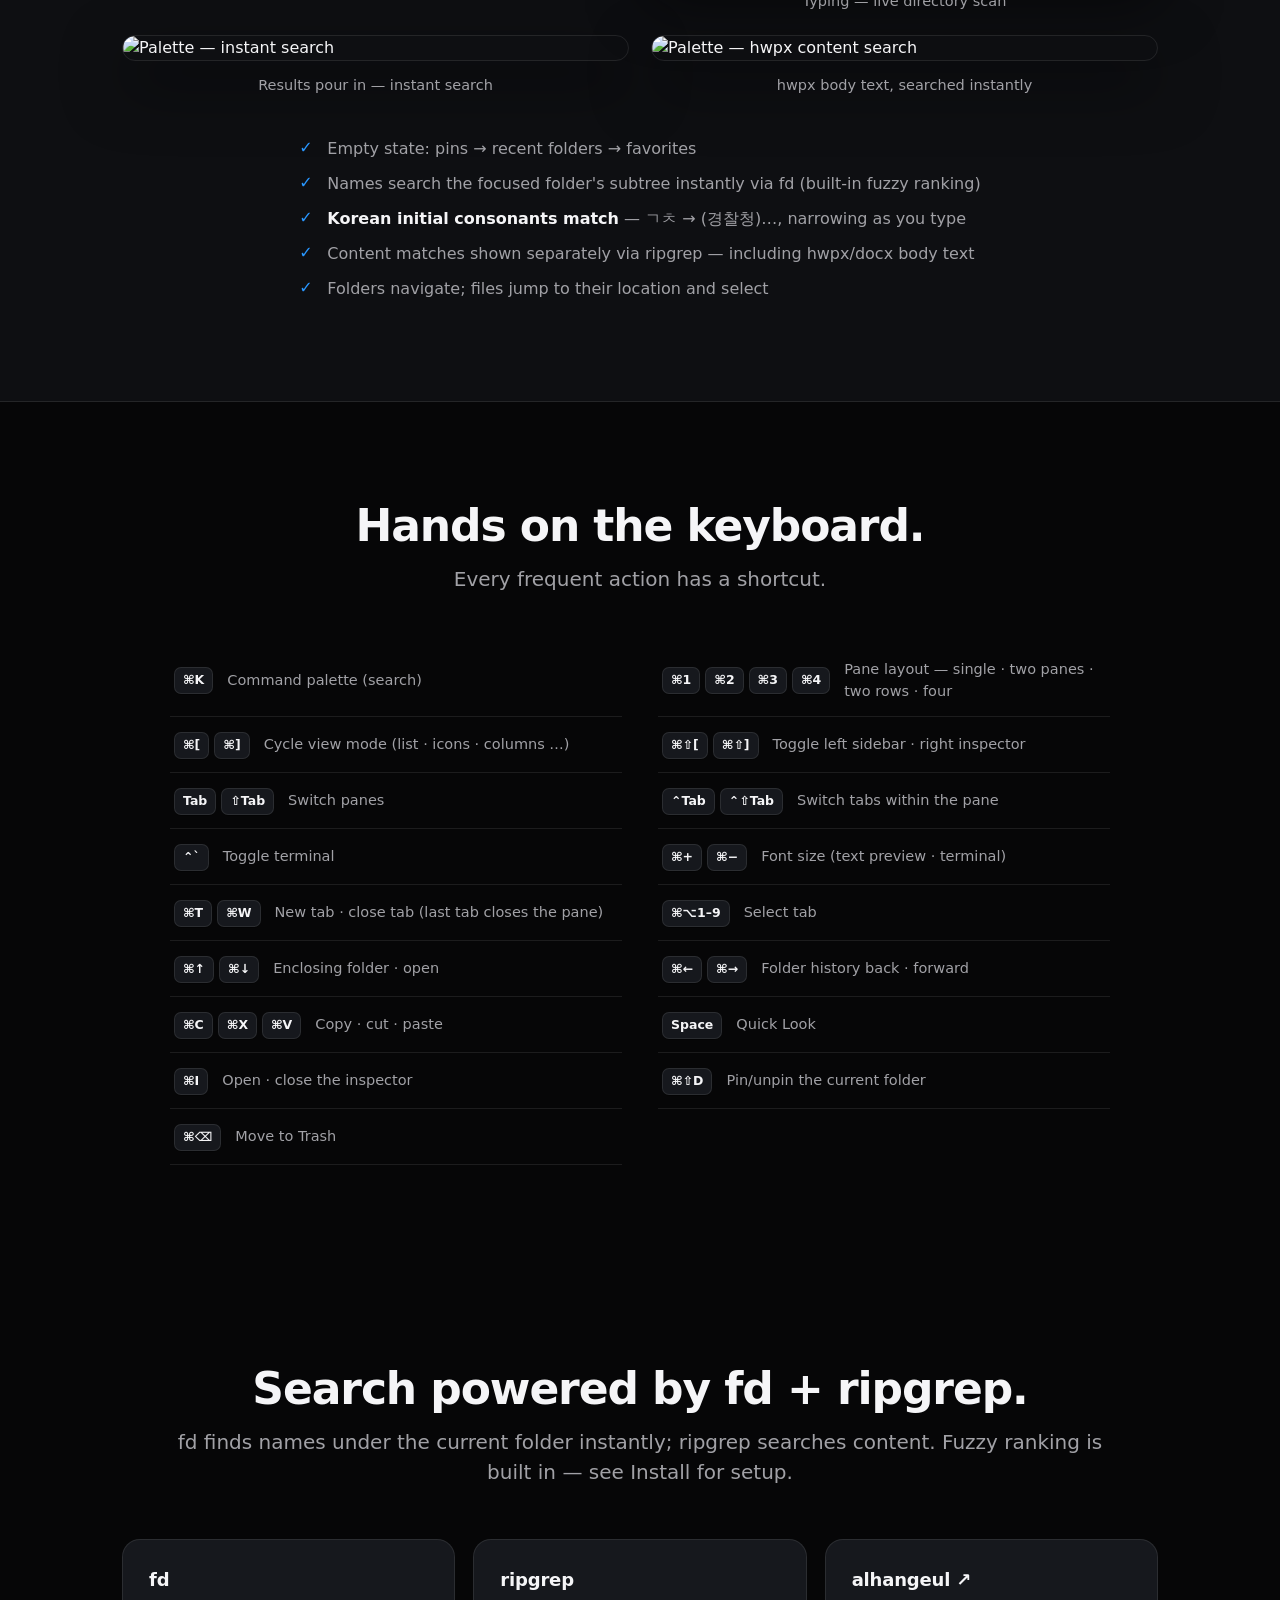
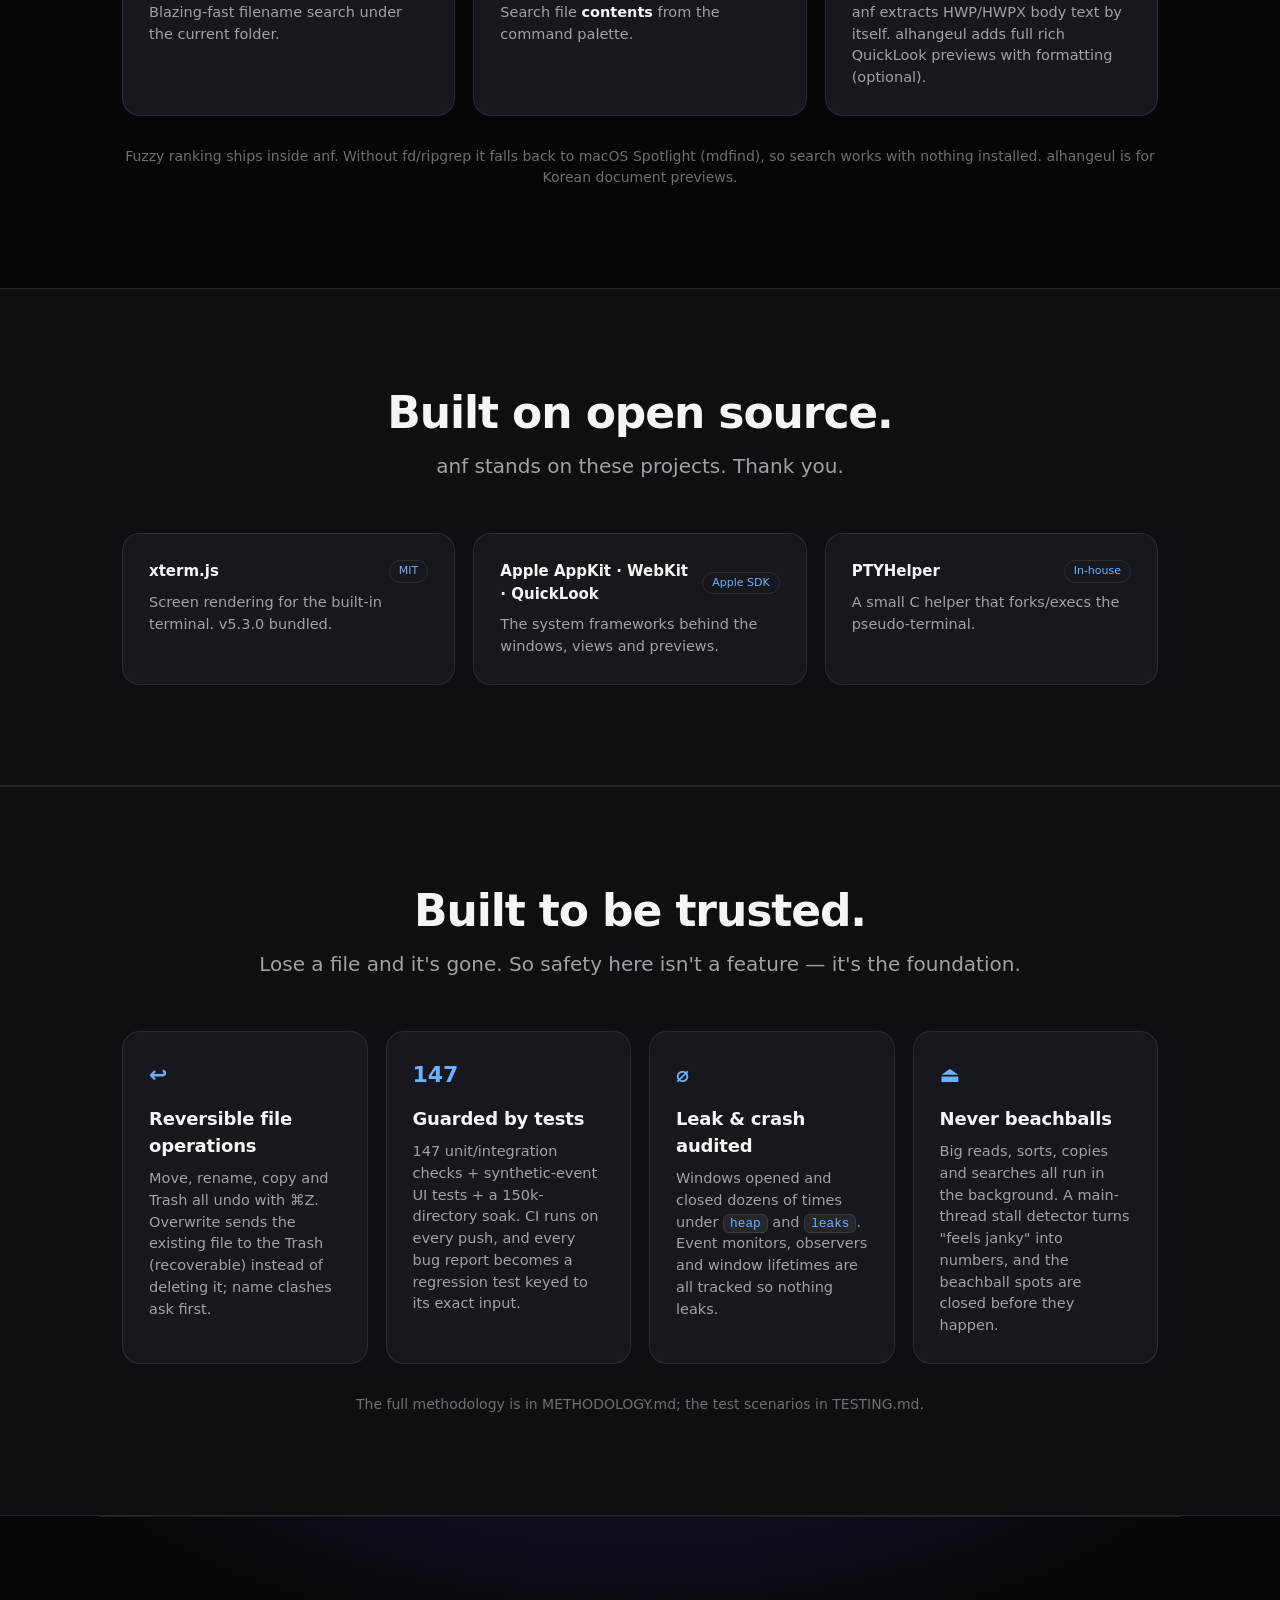
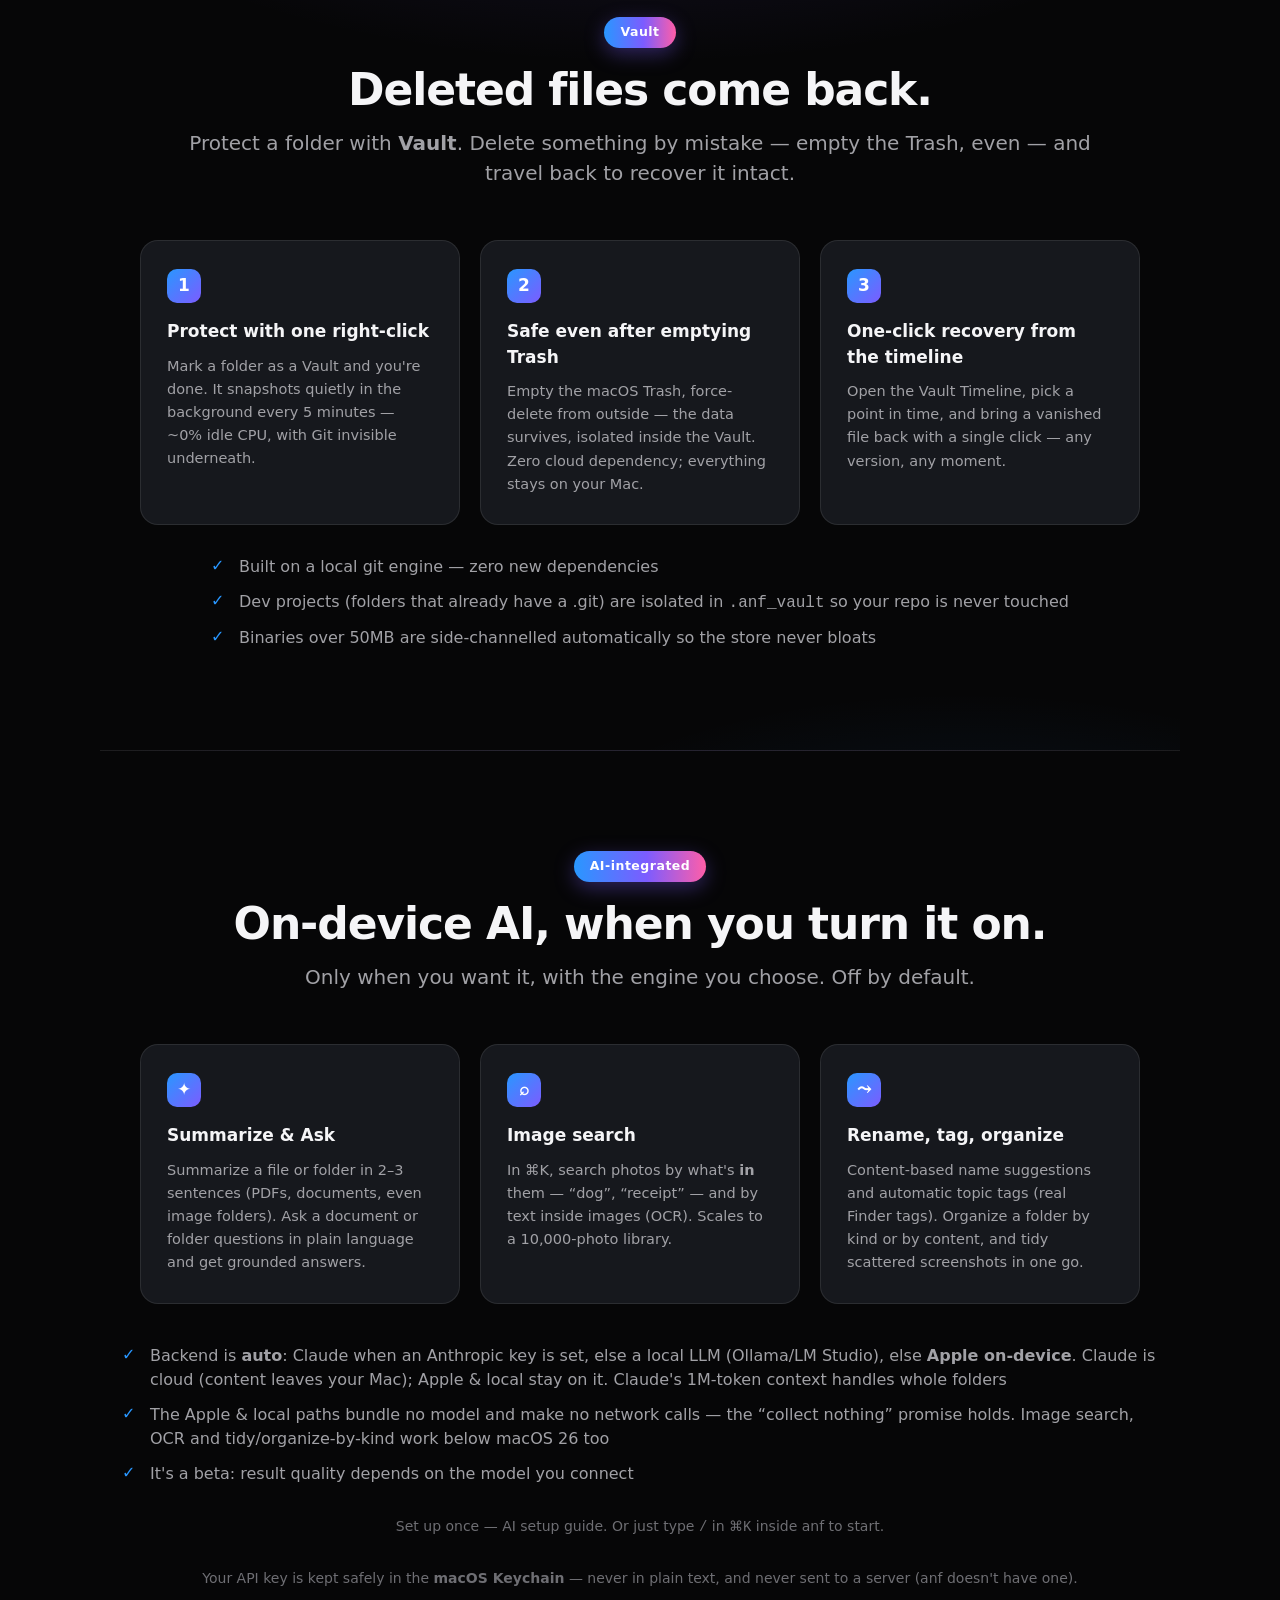
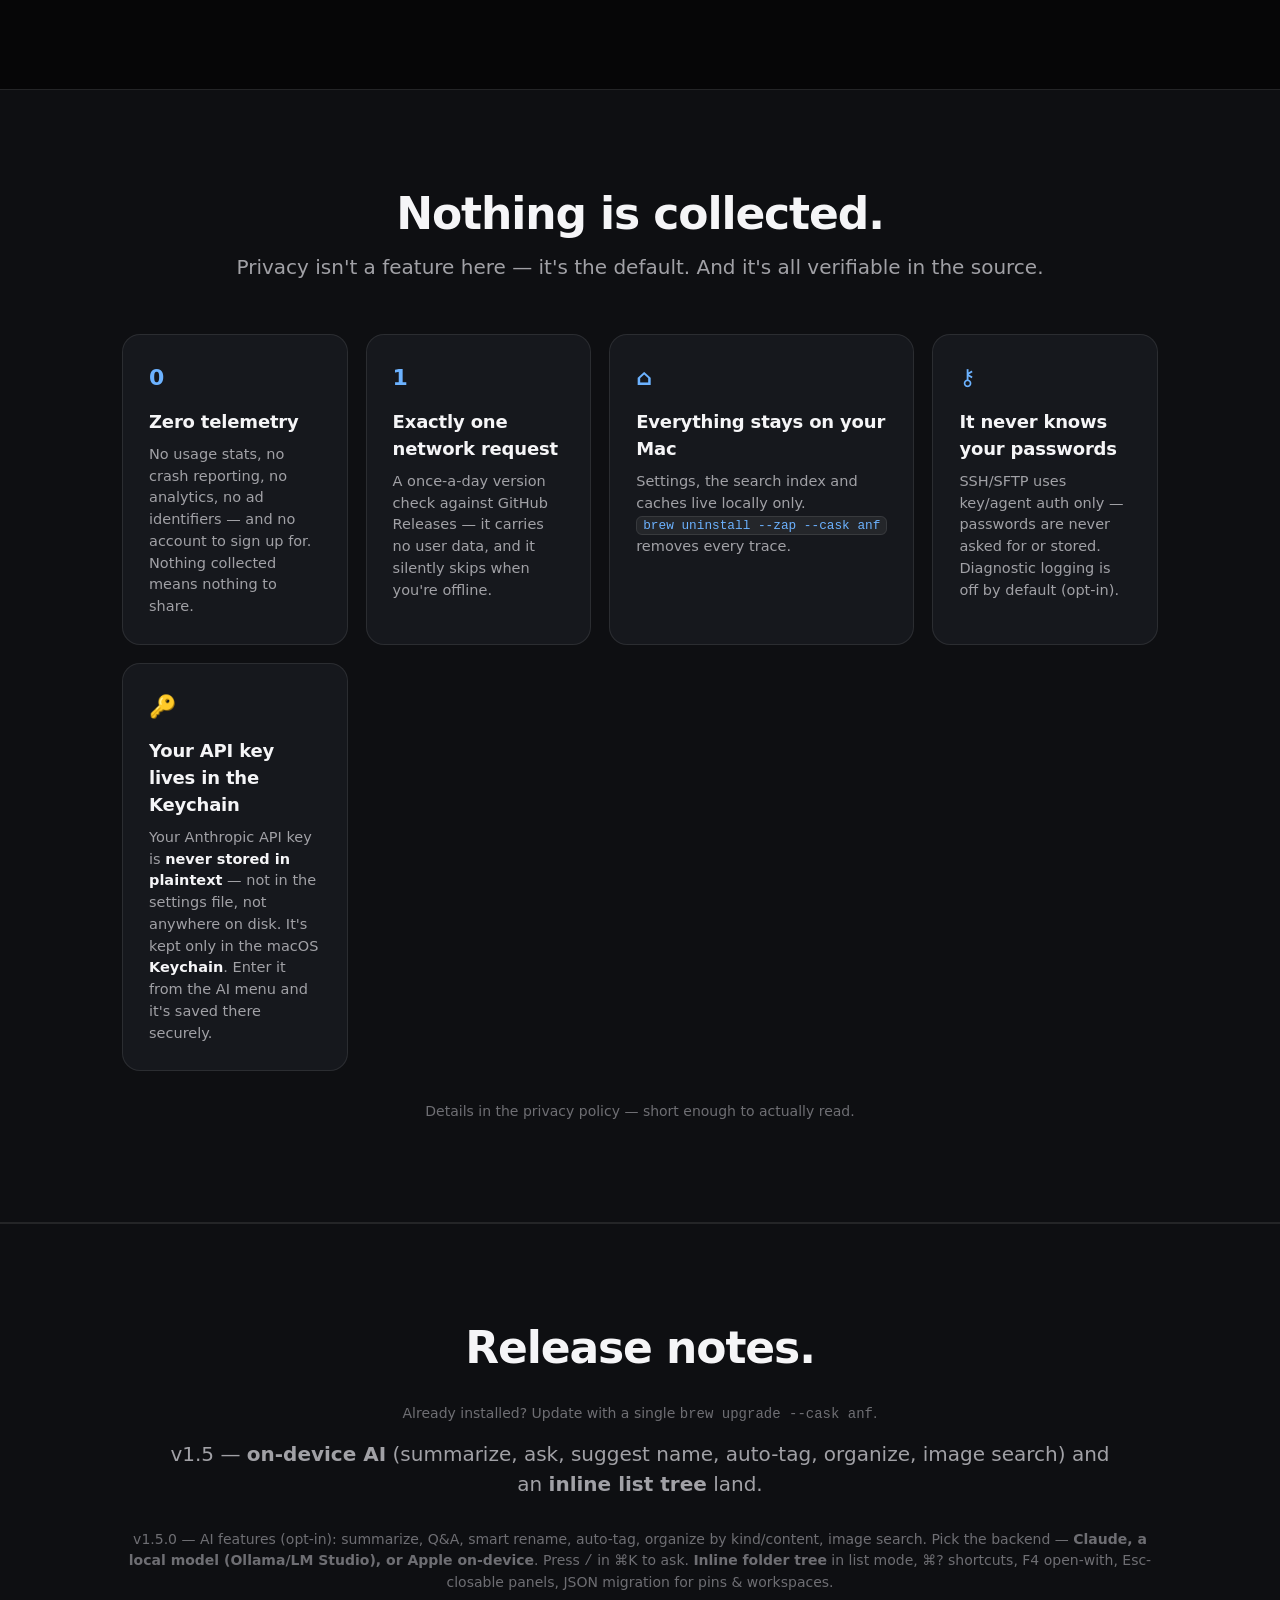
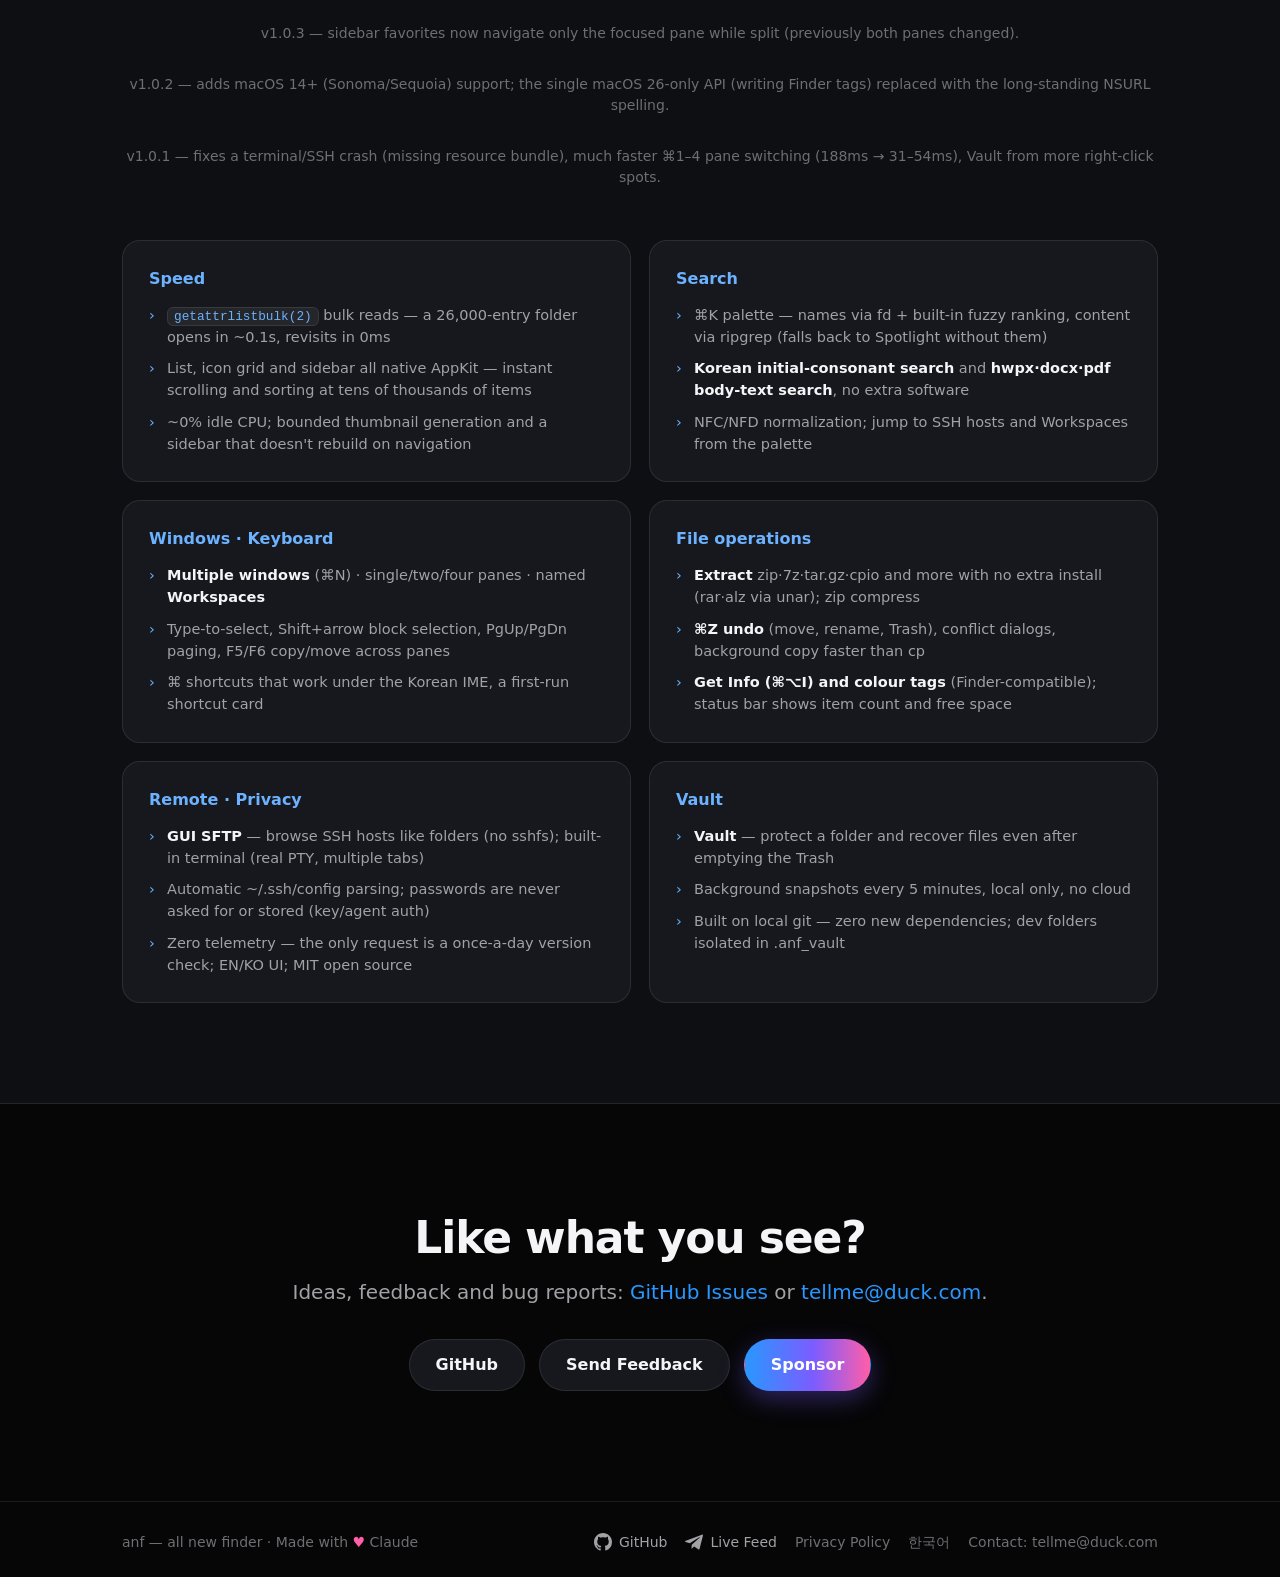
==== commit 29e3a95a: "copy(landing): drop the API-key dialog screenshot, keep the Keychain note as text" ====
--- a/docs/en/index.html
+++ b/docs/en/index.html
@@ -427,10 +427,7 @@
       <li>It's a beta: result quality depends on the model you connect</li>
     </ul>
     <p class="note centered">Set up once — <a href="ai.html">AI setup guide</a>. Or just type <code>/</code> in <code>⌘K</code> inside anf to start.</p>
-    <figure class="keyshot">
-      <img src="../assets/ai-keychain.png" alt="anf's Anthropic API key dialog — stored in the macOS Keychain" loading="lazy">
-      <figcaption>Your API key is kept safely in the <b>macOS Keychain</b> — never in plain text, and never sent to a server (anf doesn't have one).</figcaption>
-    </figure>
+    <p class="note centered">Your API key is kept safely in the <b>macOS Keychain</b> — never in plain text, and never sent to a server (anf doesn't have one).</p>
   </section>
 
   <!-- Privacy -->
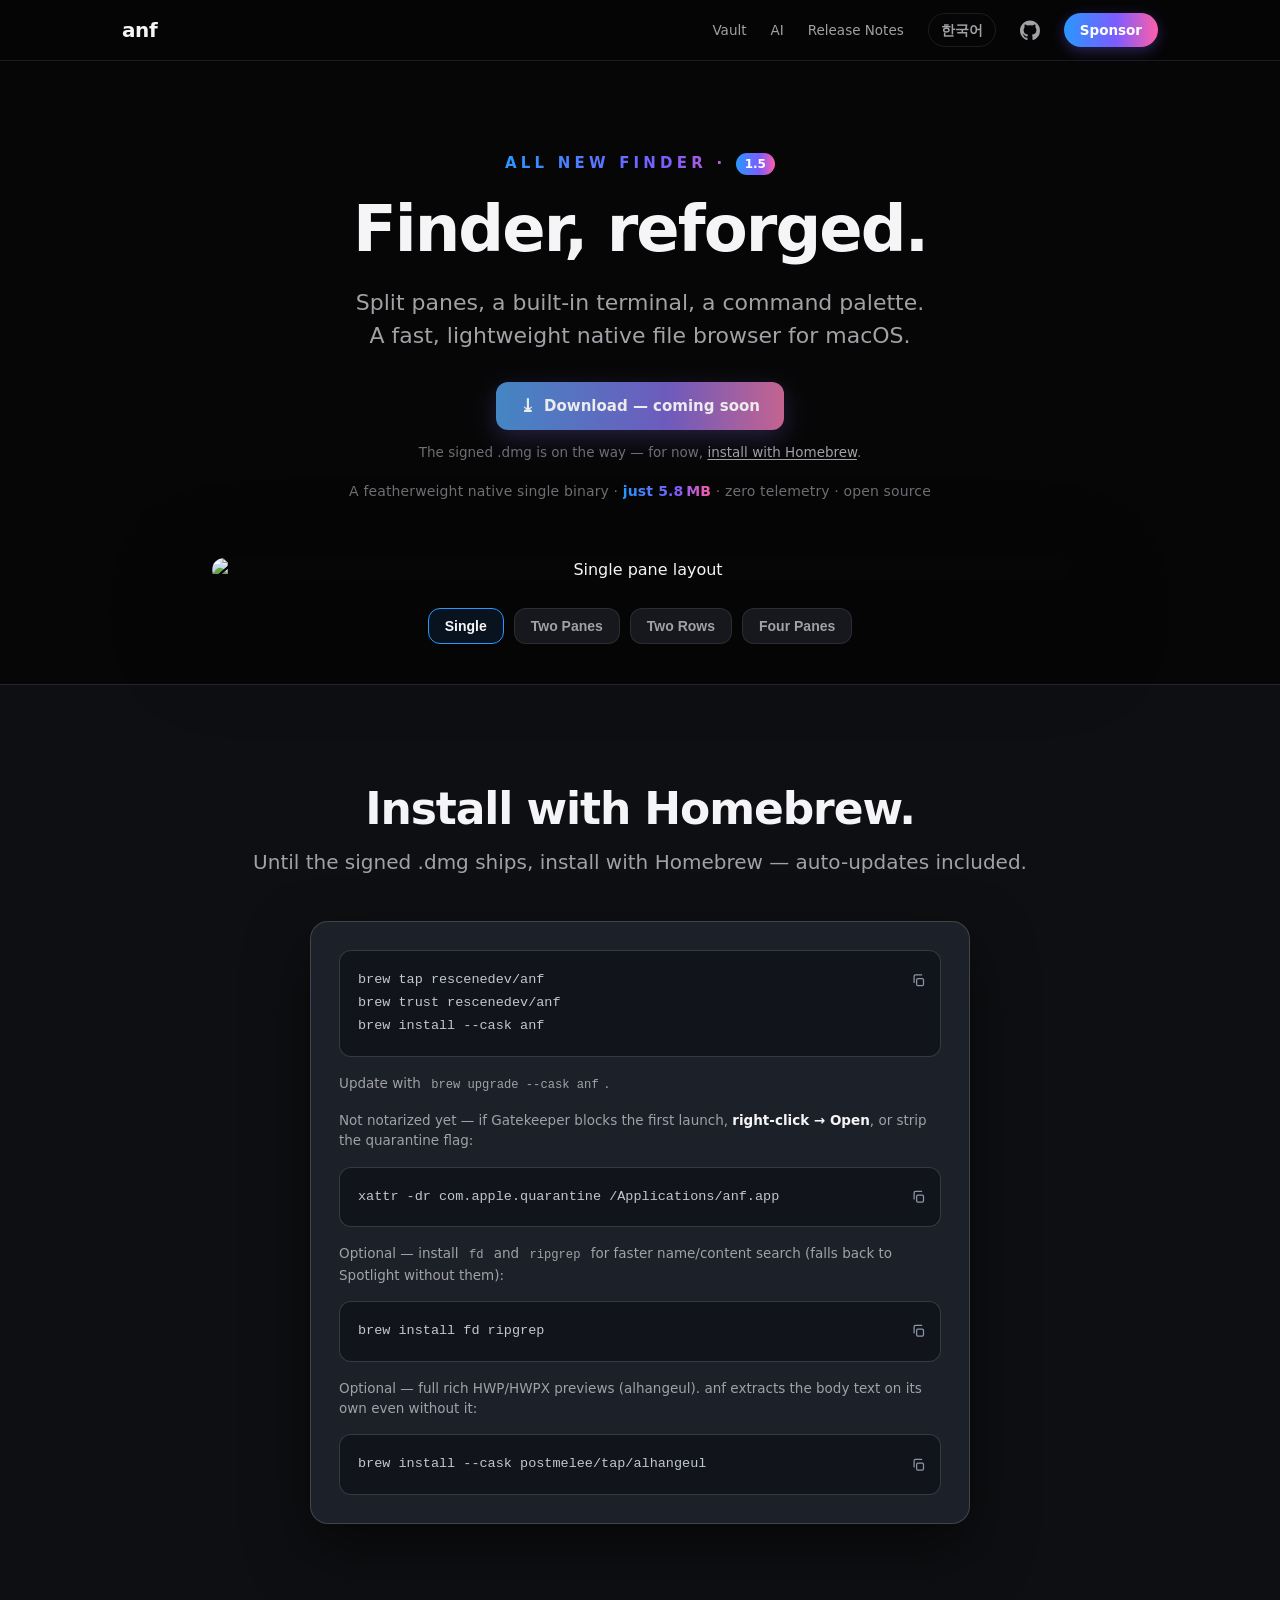
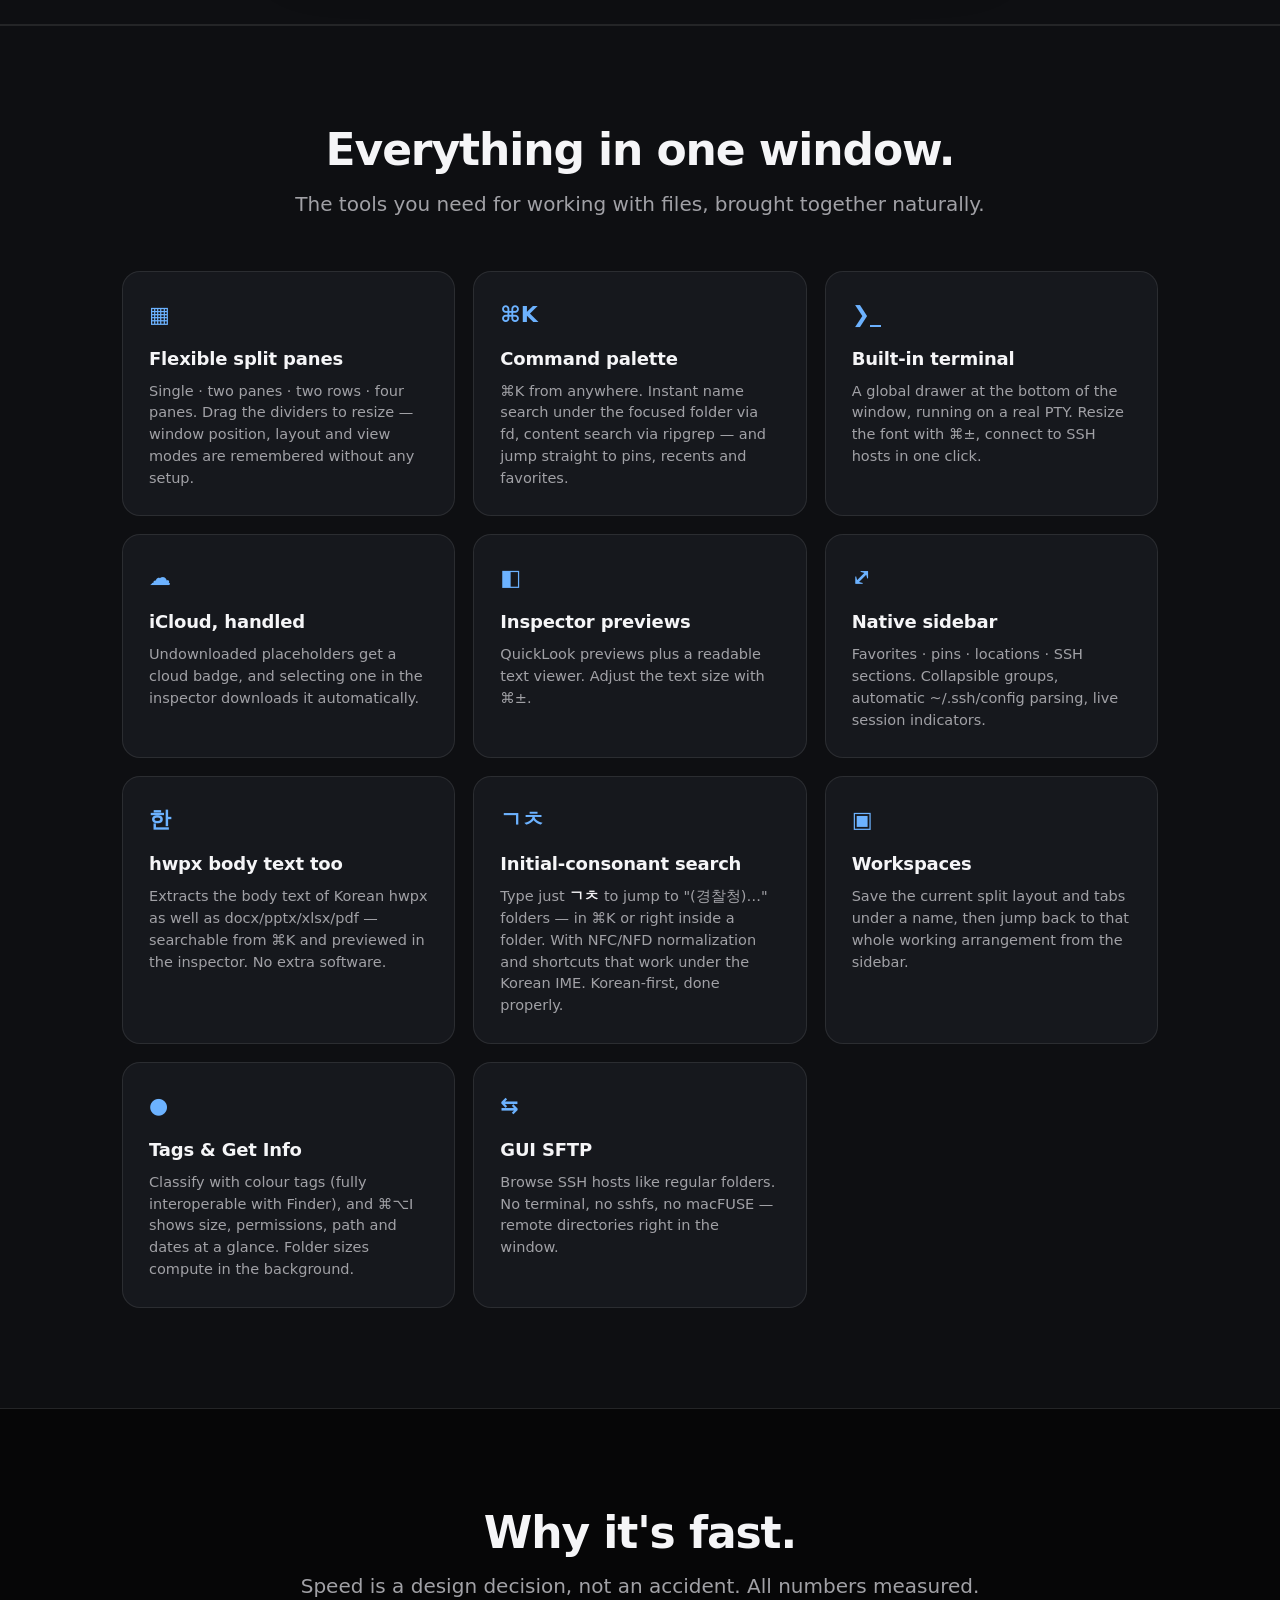
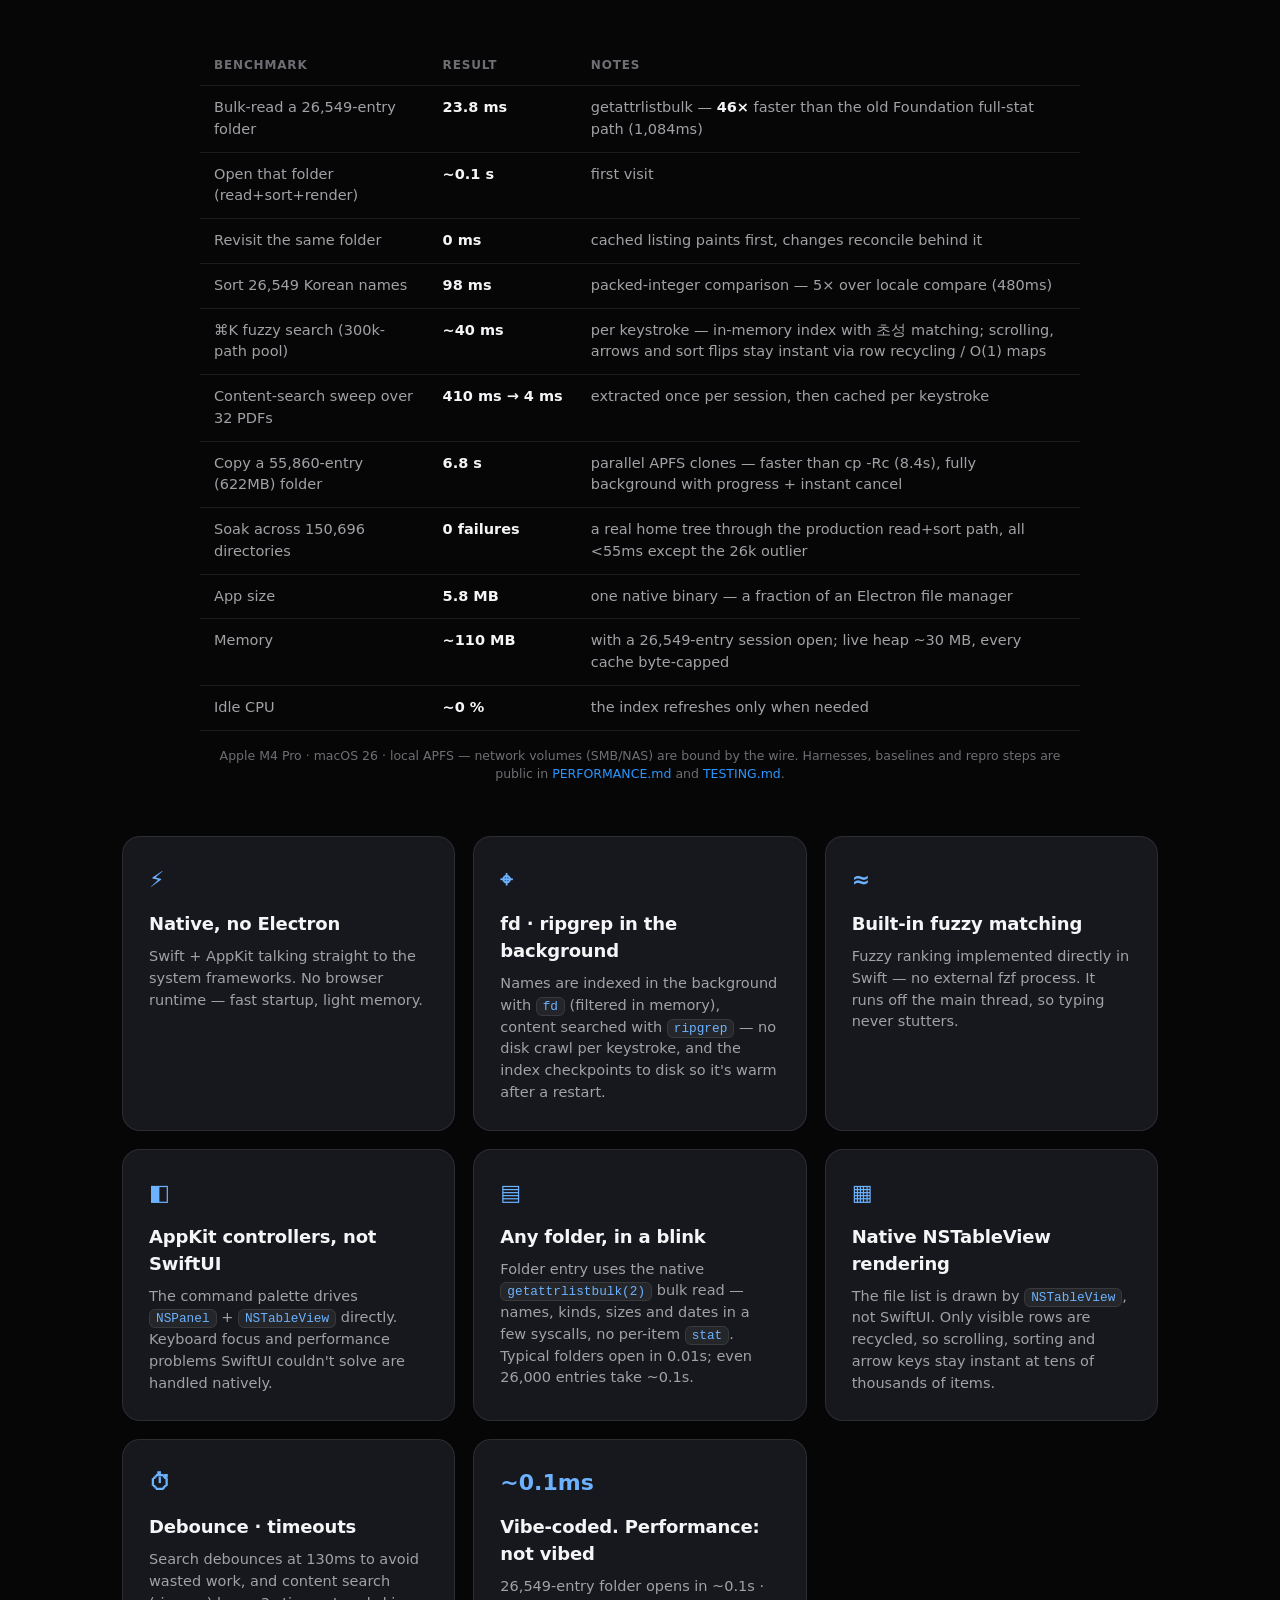
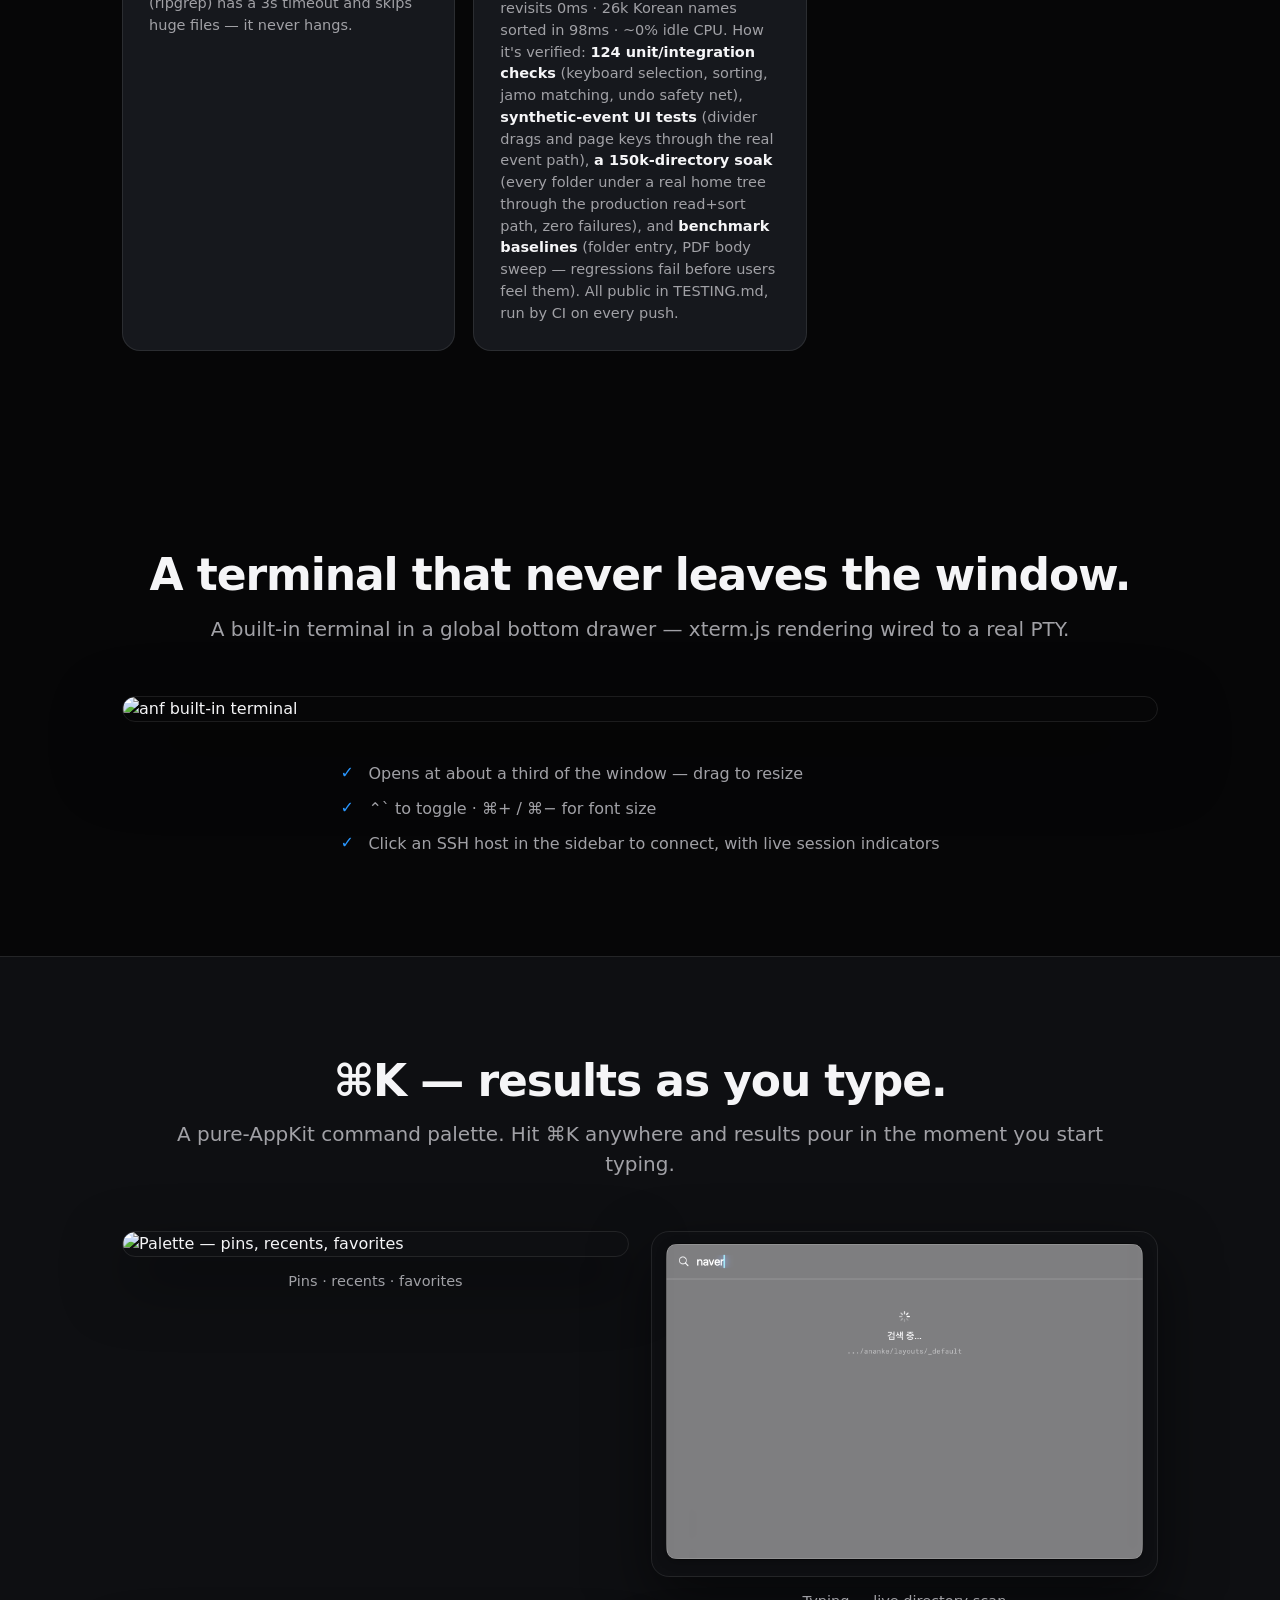
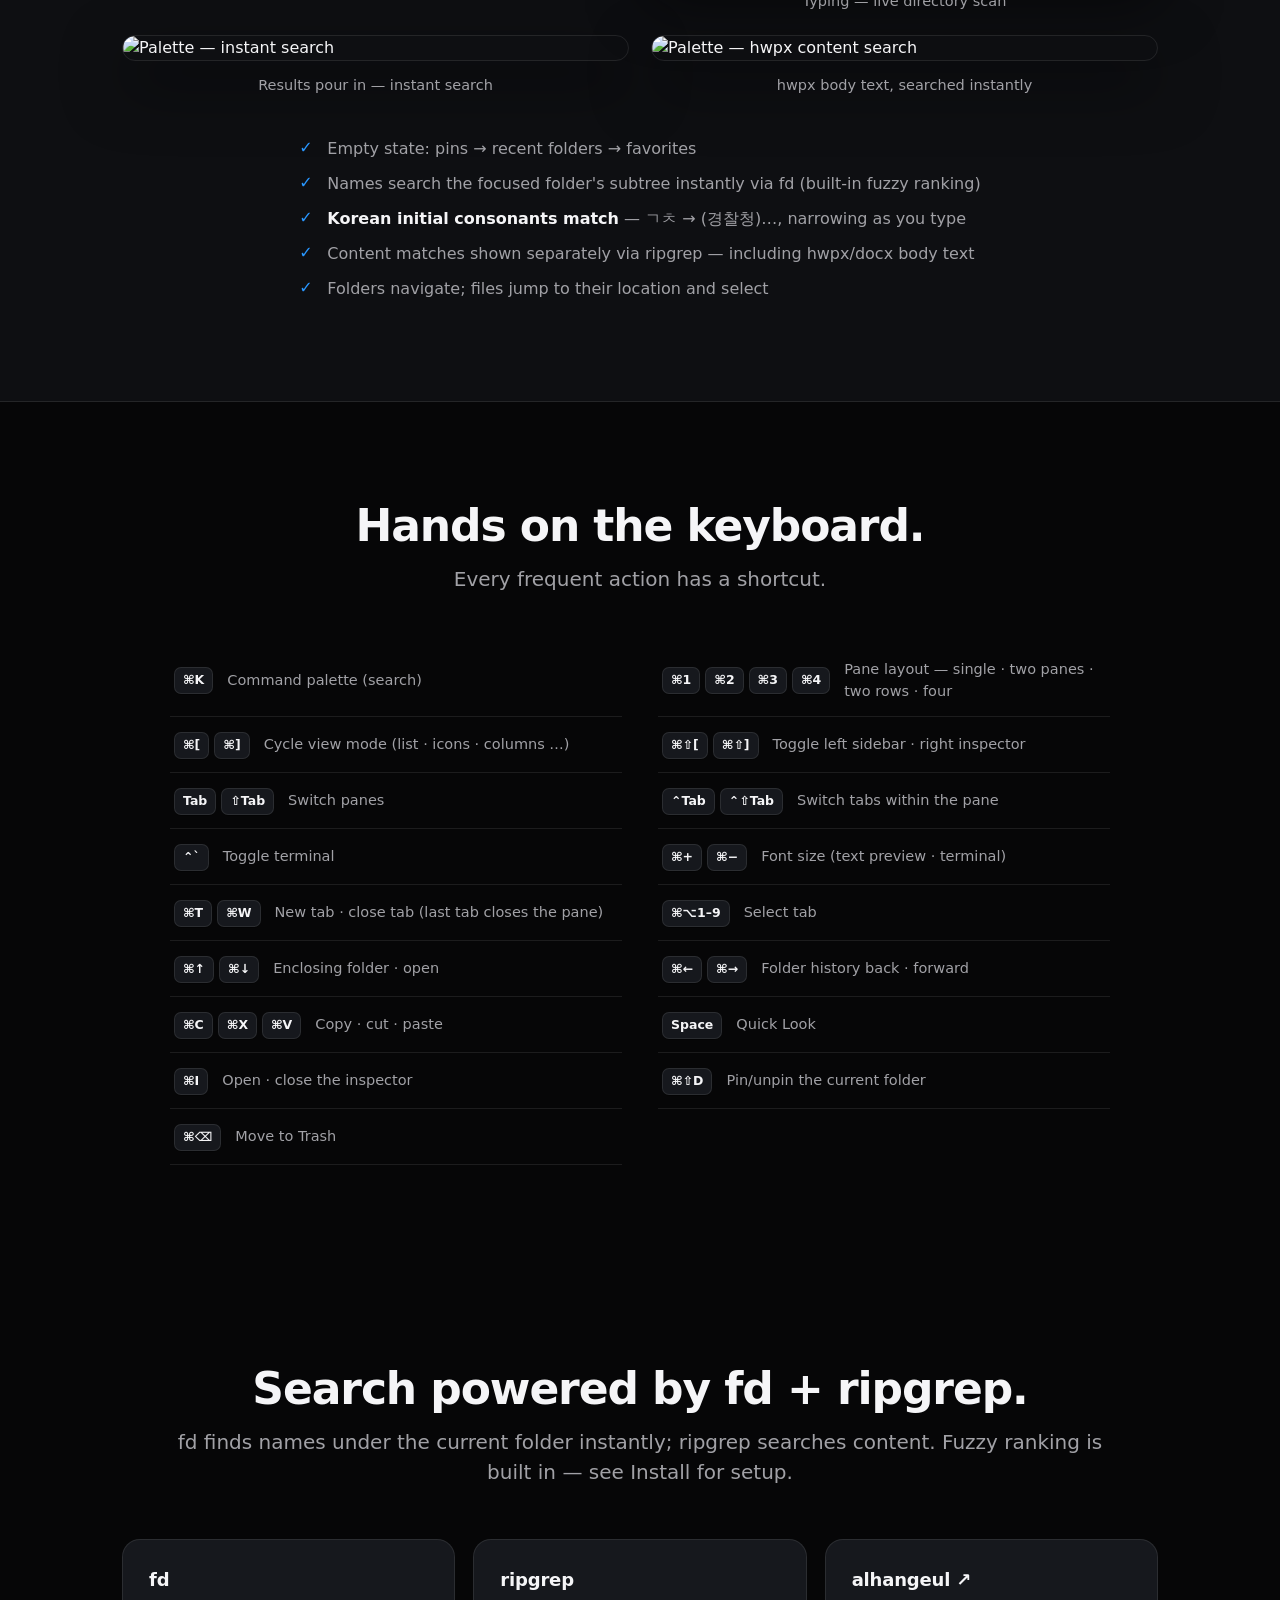
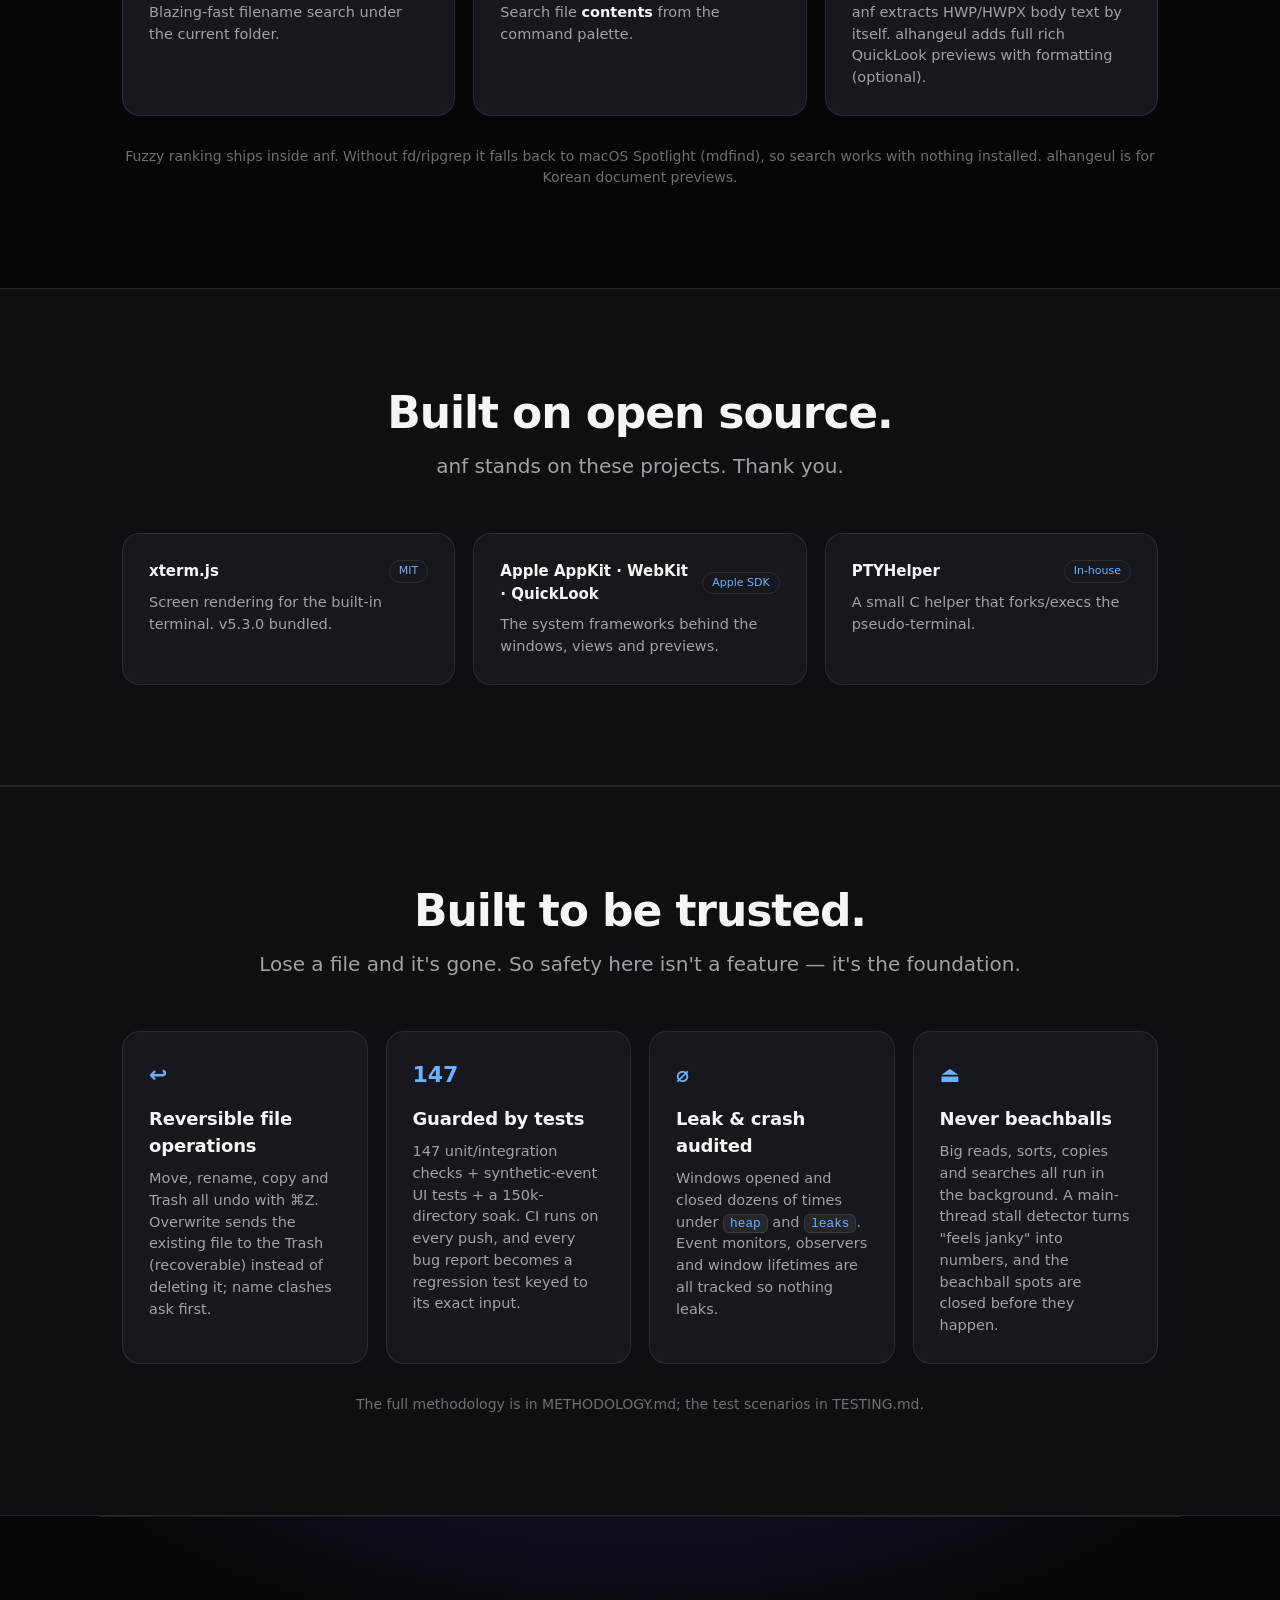
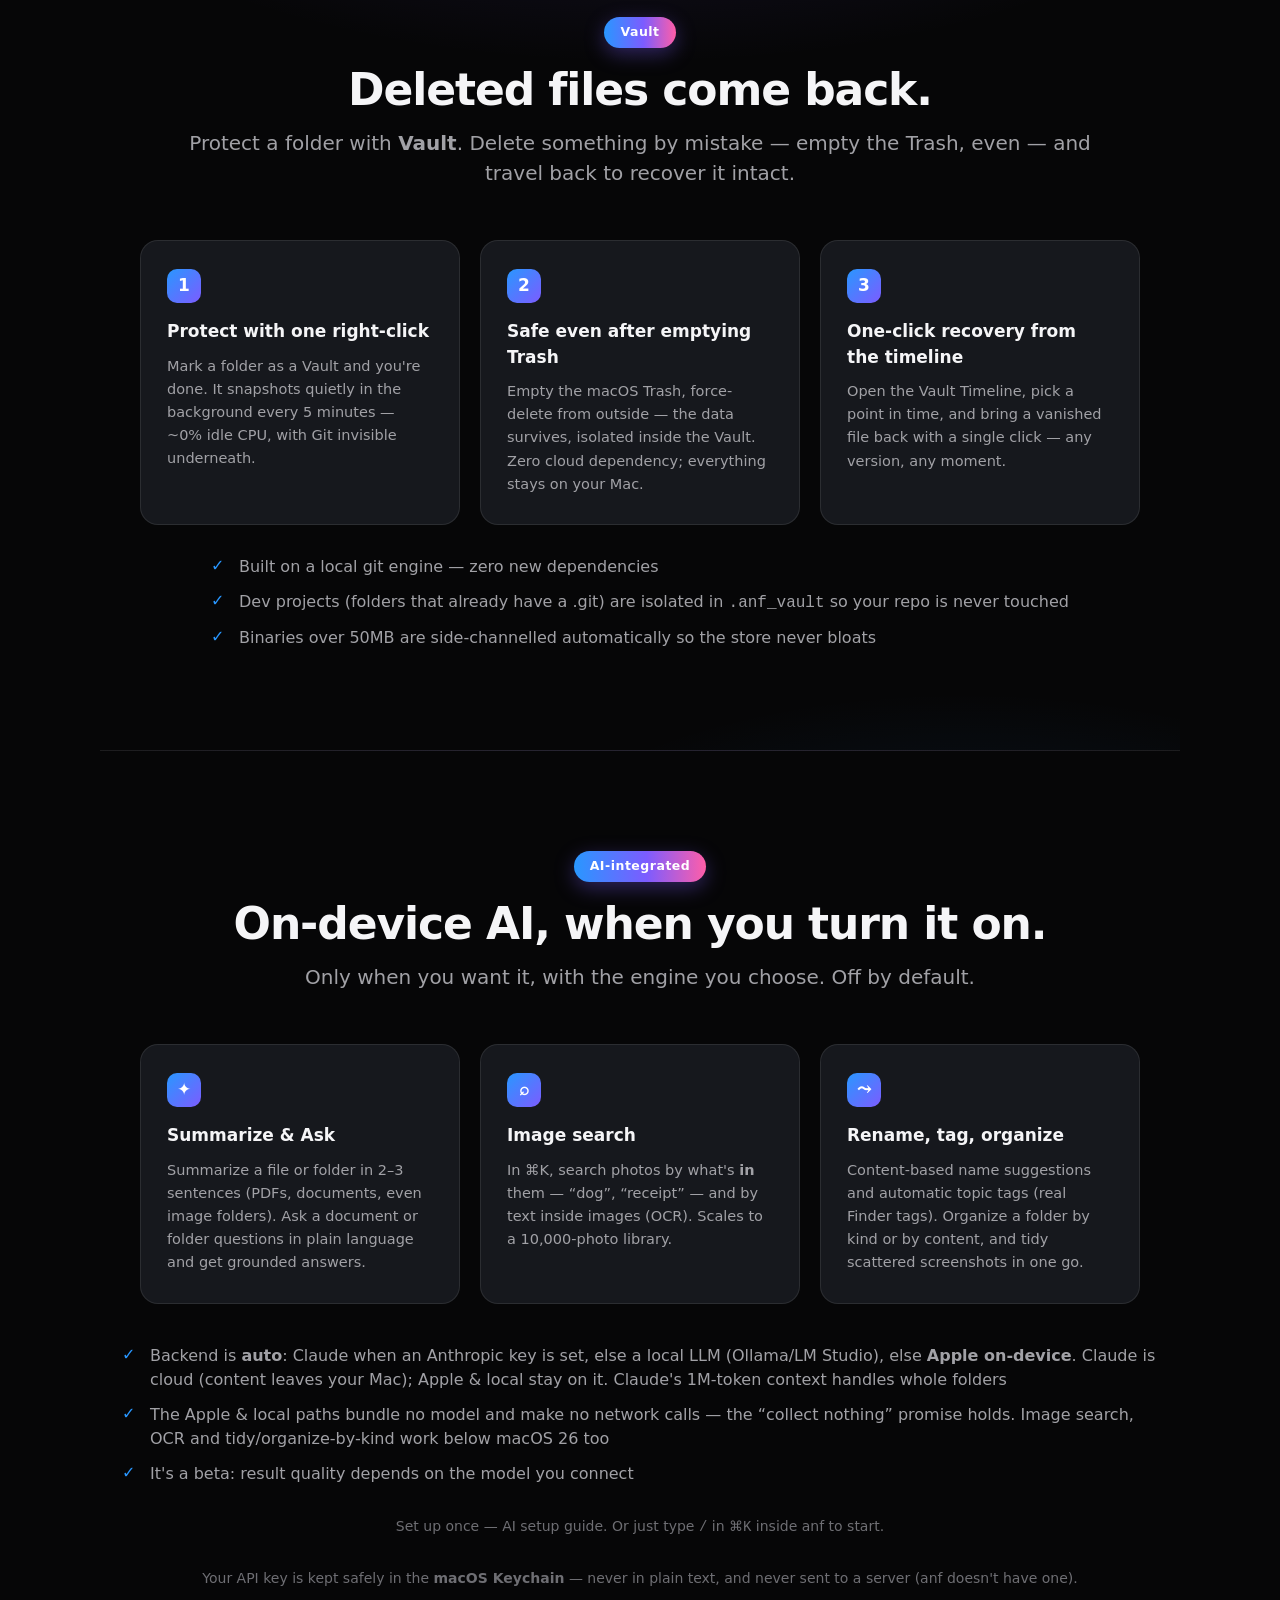
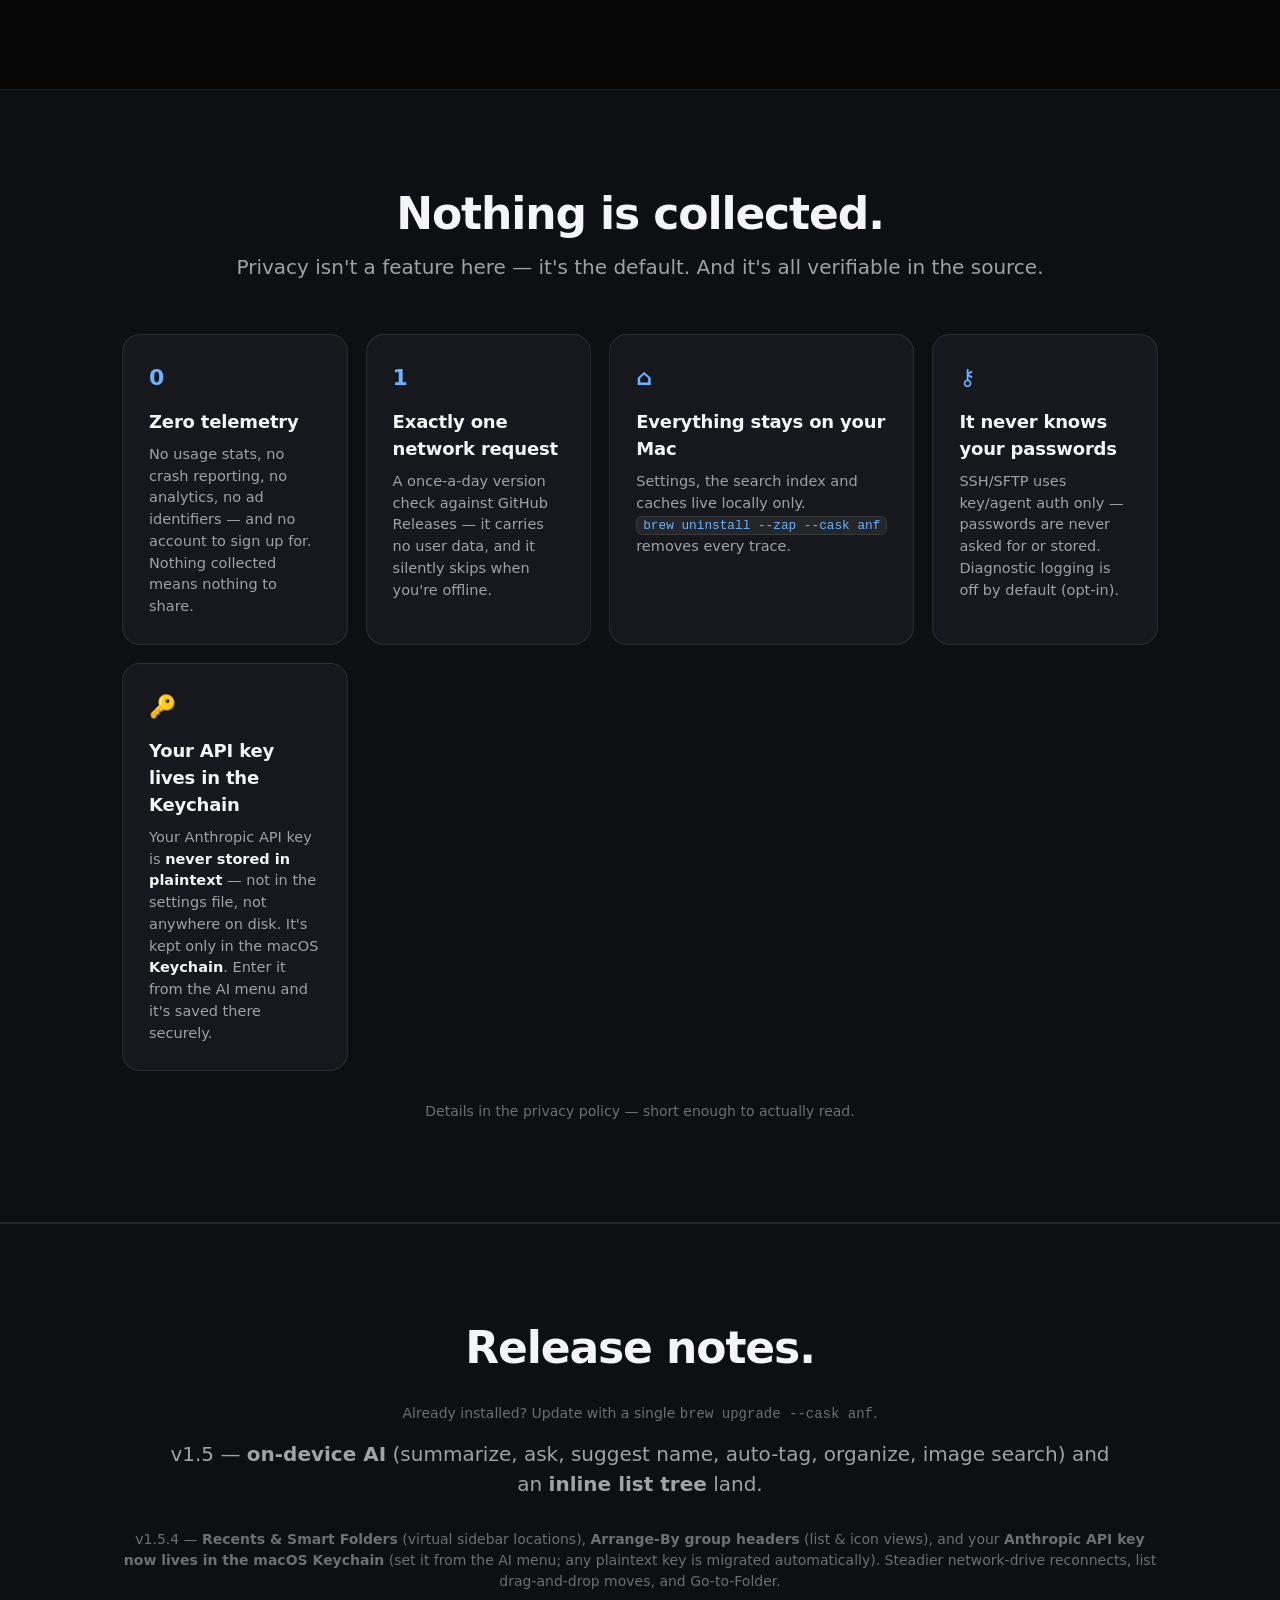
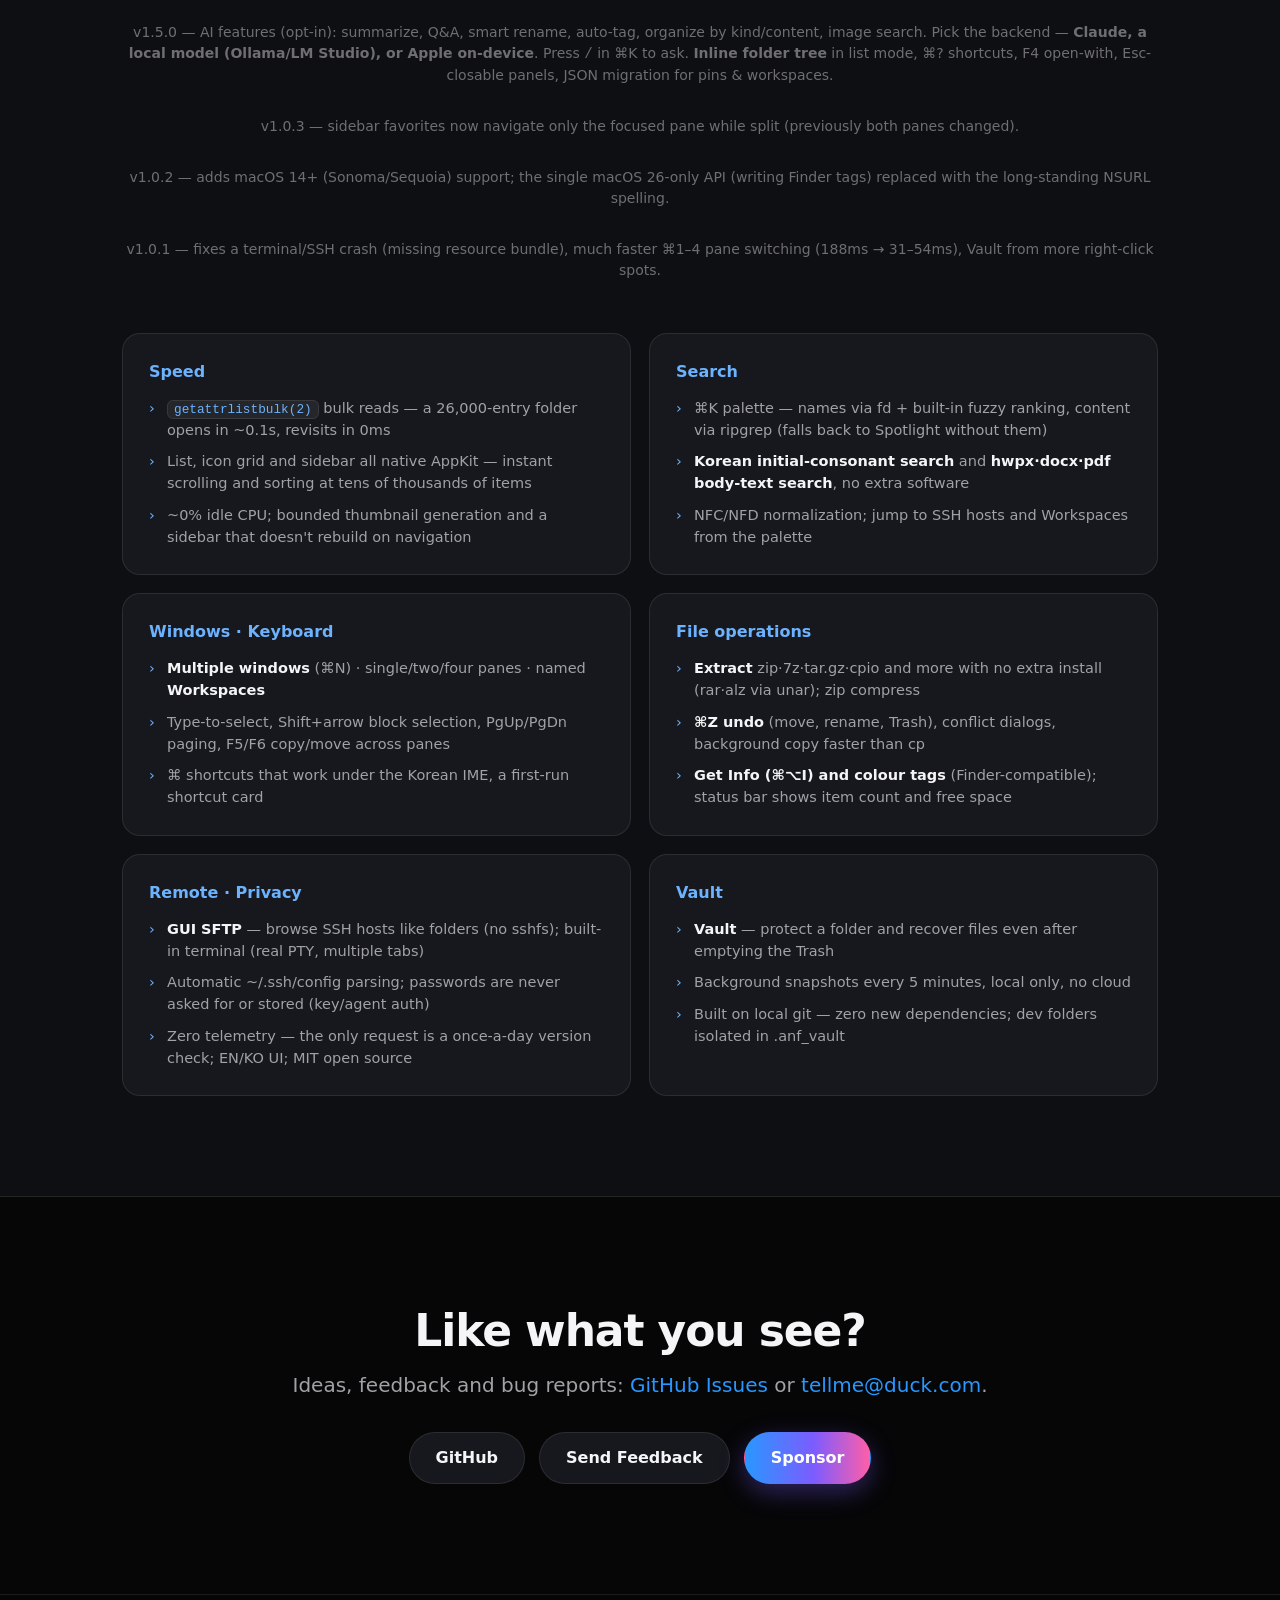
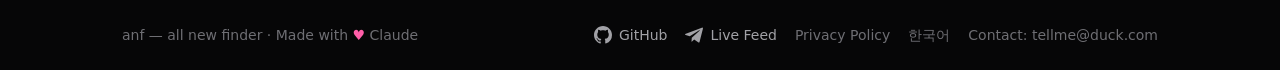
==== commit f287e375: "docs(landing): add v1.5.4 release note (Recents/Smart Folders, Arrange-By, Keychain API key)" ====
--- a/docs/en/index.html
+++ b/docs/en/index.html
@@ -472,6 +472,7 @@
       <h2 class="centered">Release notes.</h2>
       <p class="note centered">Already installed? Update with a single <code>brew upgrade --cask anf</code>.</p>
       <p class="sub centered">v1.5 — <b>on-device AI</b> (summarize, ask, suggest name, auto-tag, organize, image search) and an <b>inline list tree</b> land.</p>
+      <p class="note centered">v1.5.4 — <b>Recents &amp; Smart Folders</b> (virtual sidebar locations), <b>Arrange-By group headers</b> (list &amp; icon views), and your <b>Anthropic API key now lives in the macOS Keychain</b> (set it from the AI menu; any plaintext key is migrated automatically). Steadier network-drive reconnects, list drag-and-drop moves, and Go-to-Folder.</p>
       <p class="note centered">v1.5.0 — AI features (opt-in): summarize, Q&amp;A, smart rename, auto-tag, organize by kind/content, image search. Pick the backend — <b>Claude, a local model (Ollama/LM Studio), or Apple on-device</b>. Press <code>/</code> in ⌘K to ask. <b>Inline folder tree</b> in list mode, ⌘? shortcuts, F4 open-with, Esc-closable panels, JSON migration for pins &amp; workspaces.</p>
       <p class="note centered">v1.0.3 — sidebar favorites now navigate only the focused pane while split (previously both panes changed).</p>
       <p class="note centered">v1.0.2 — adds macOS 14+ (Sonoma/Sequoia) support; the single macOS 26-only API (writing Finder tags) replaced with the long-standing NSURL spelling.</p>
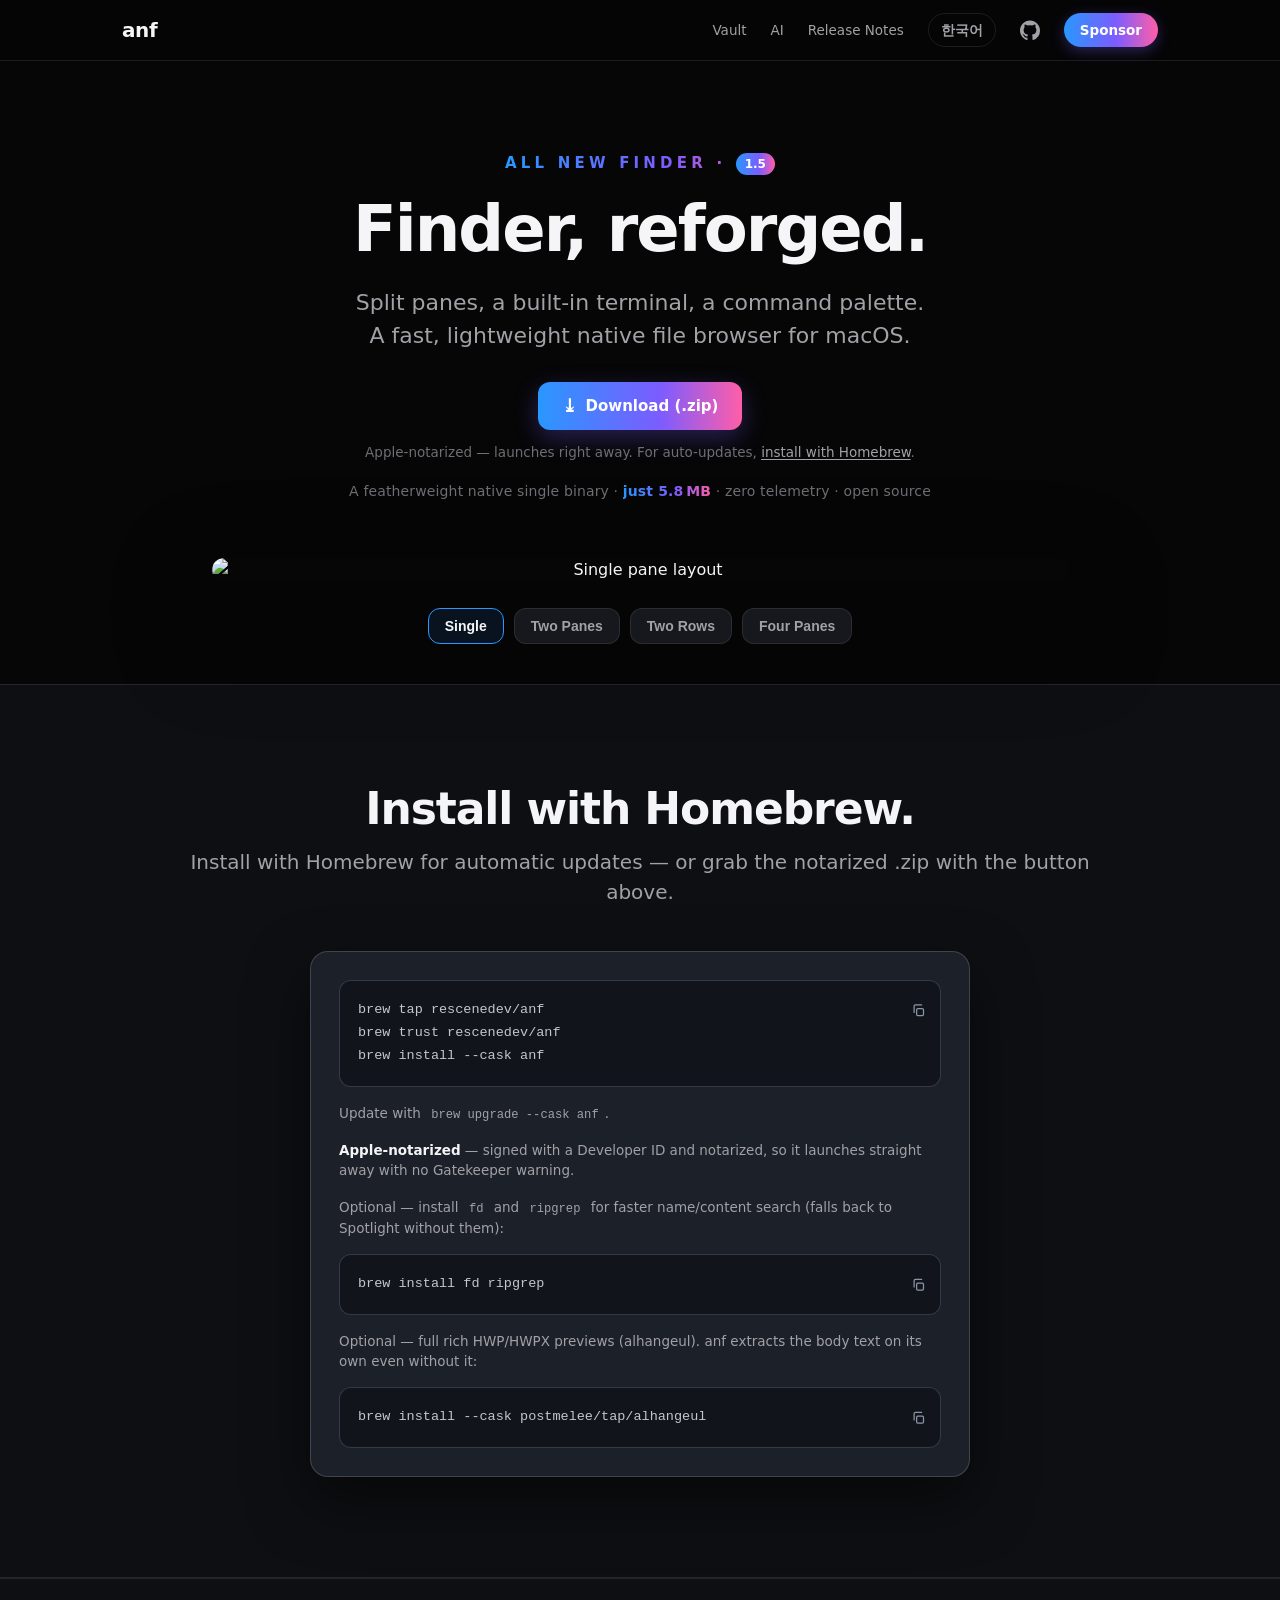
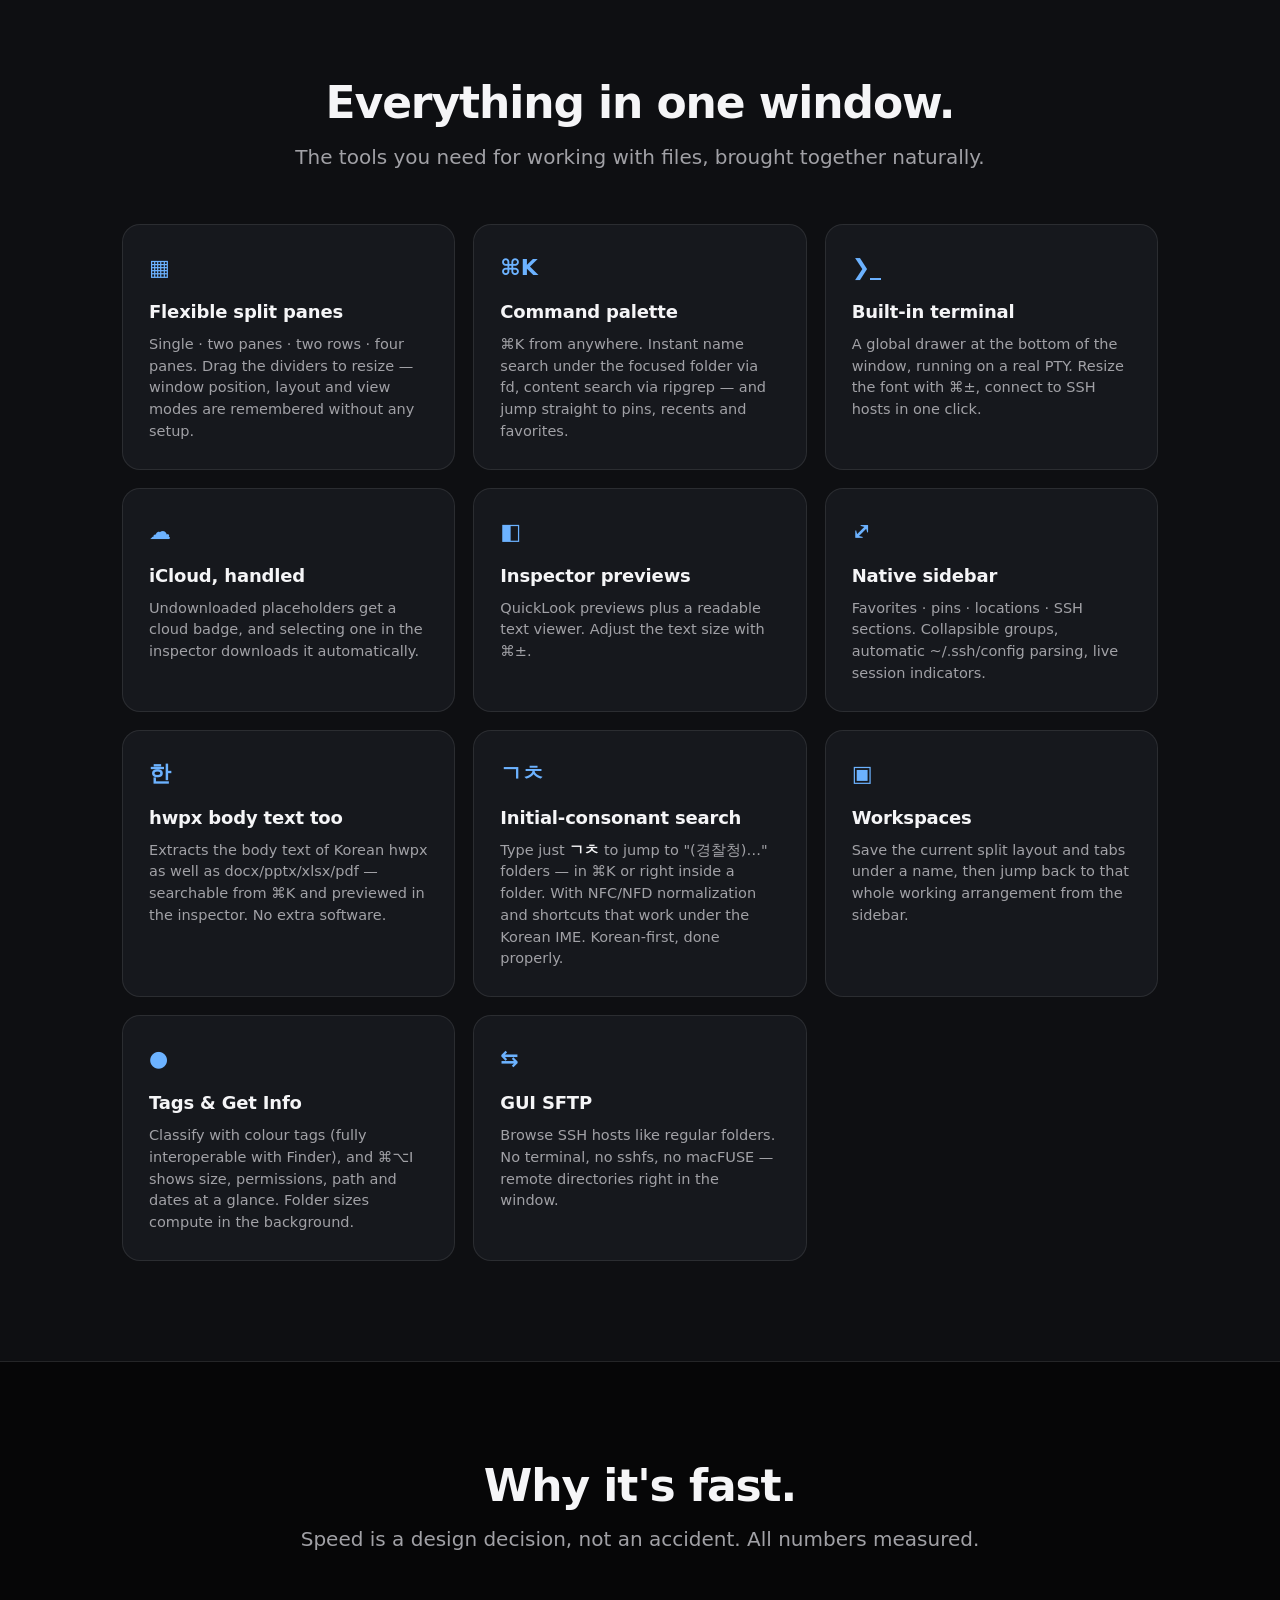
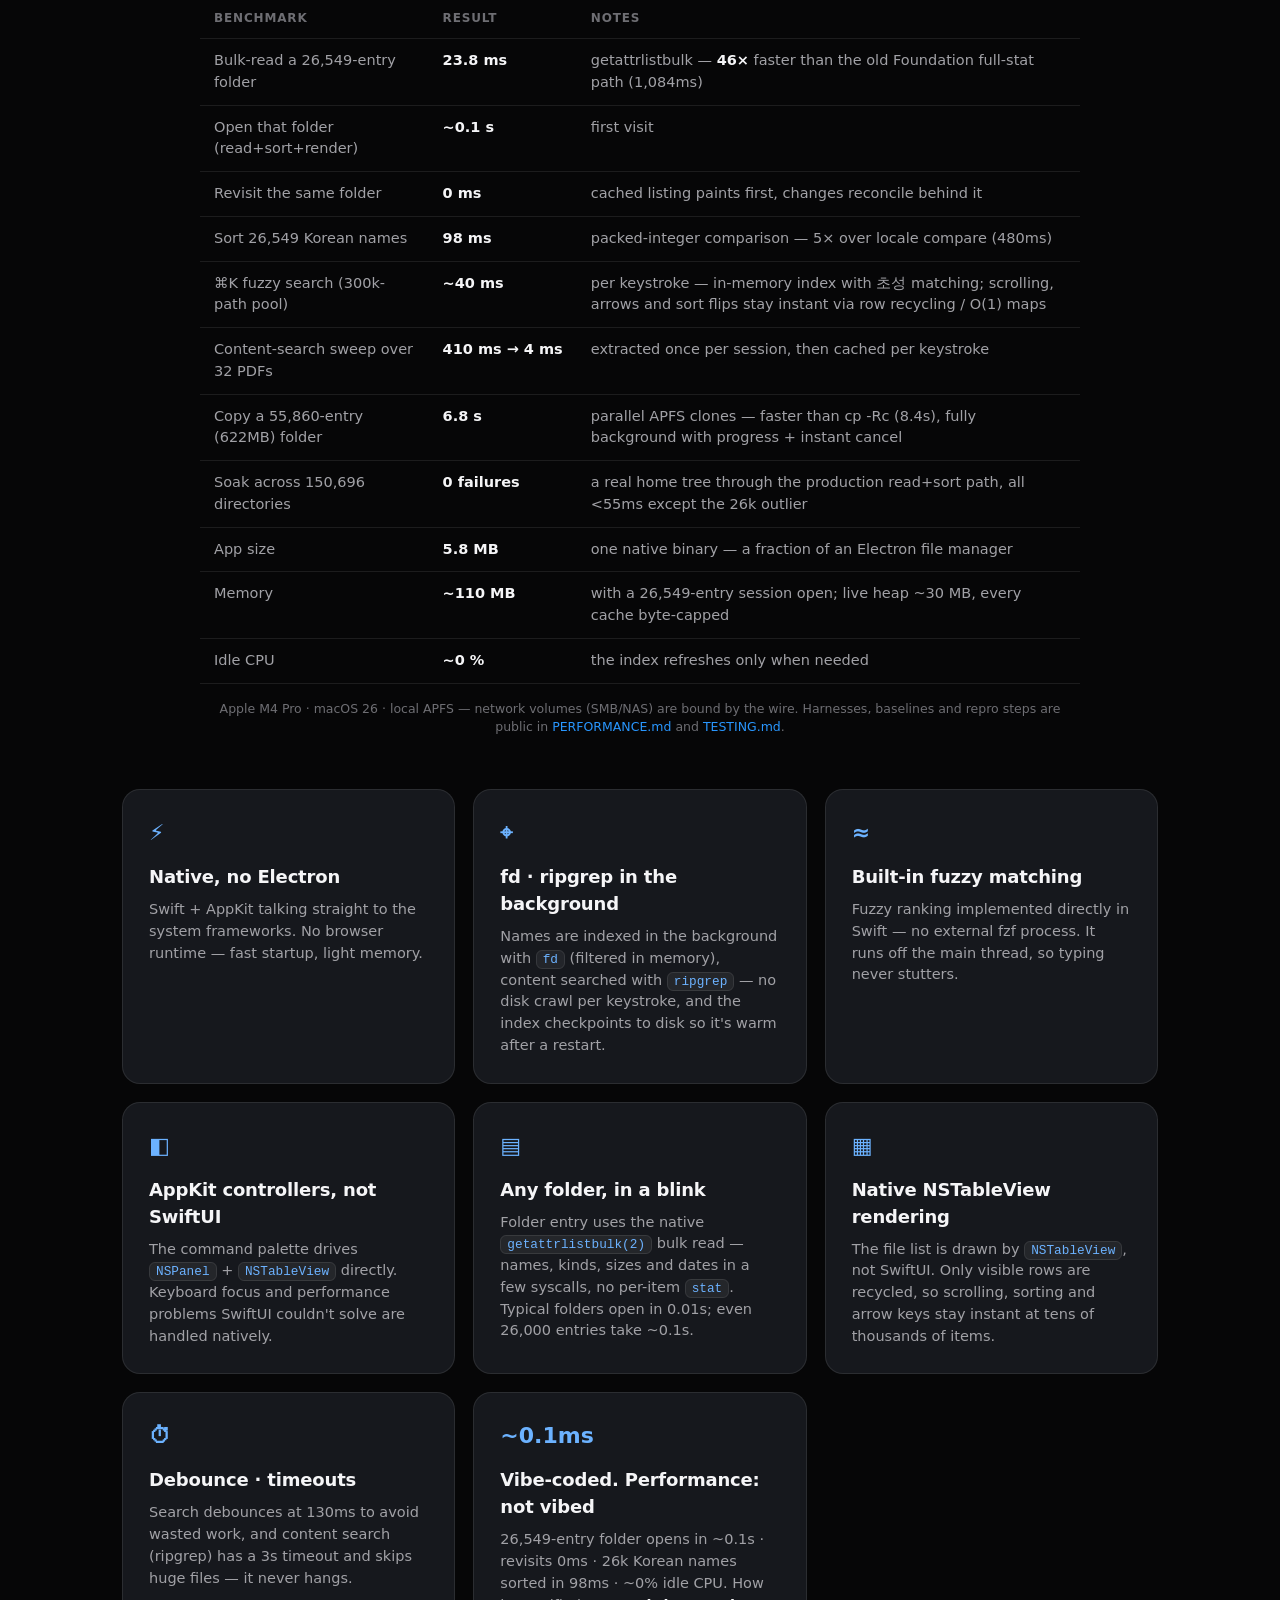
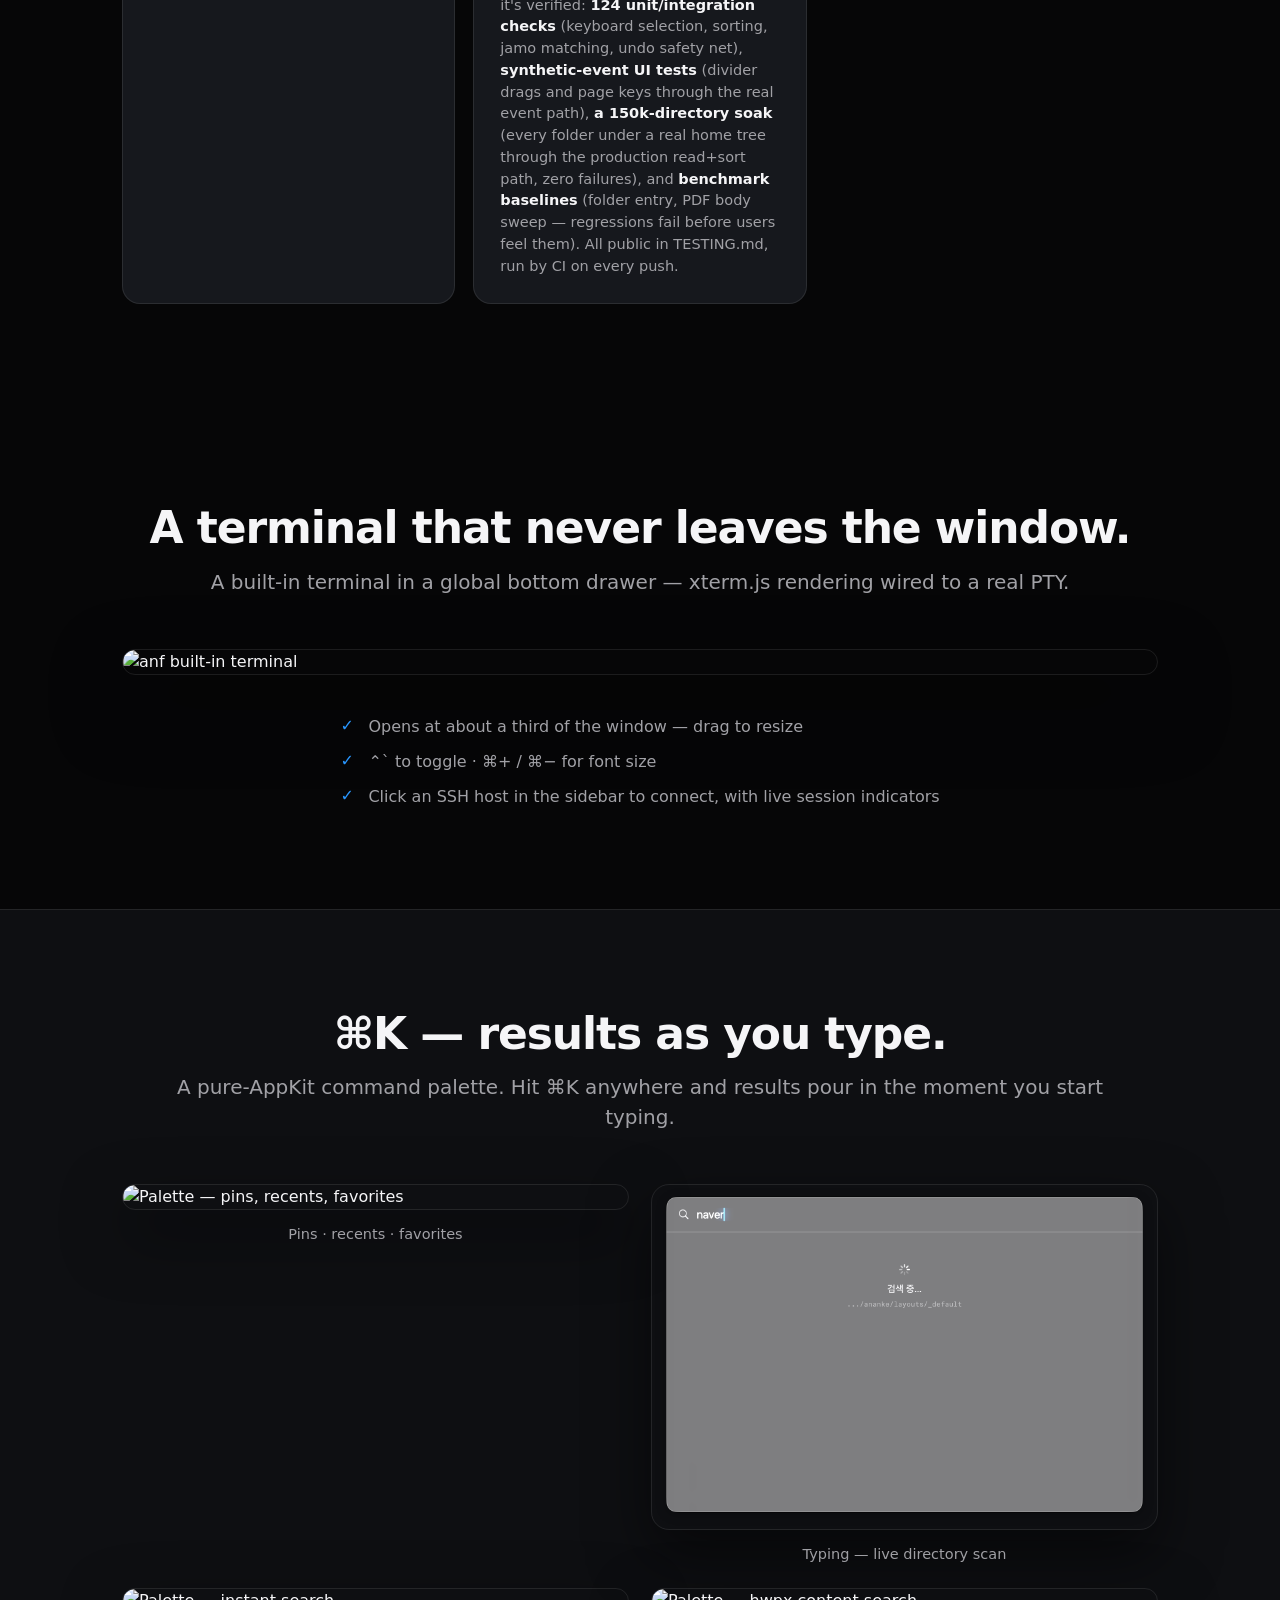
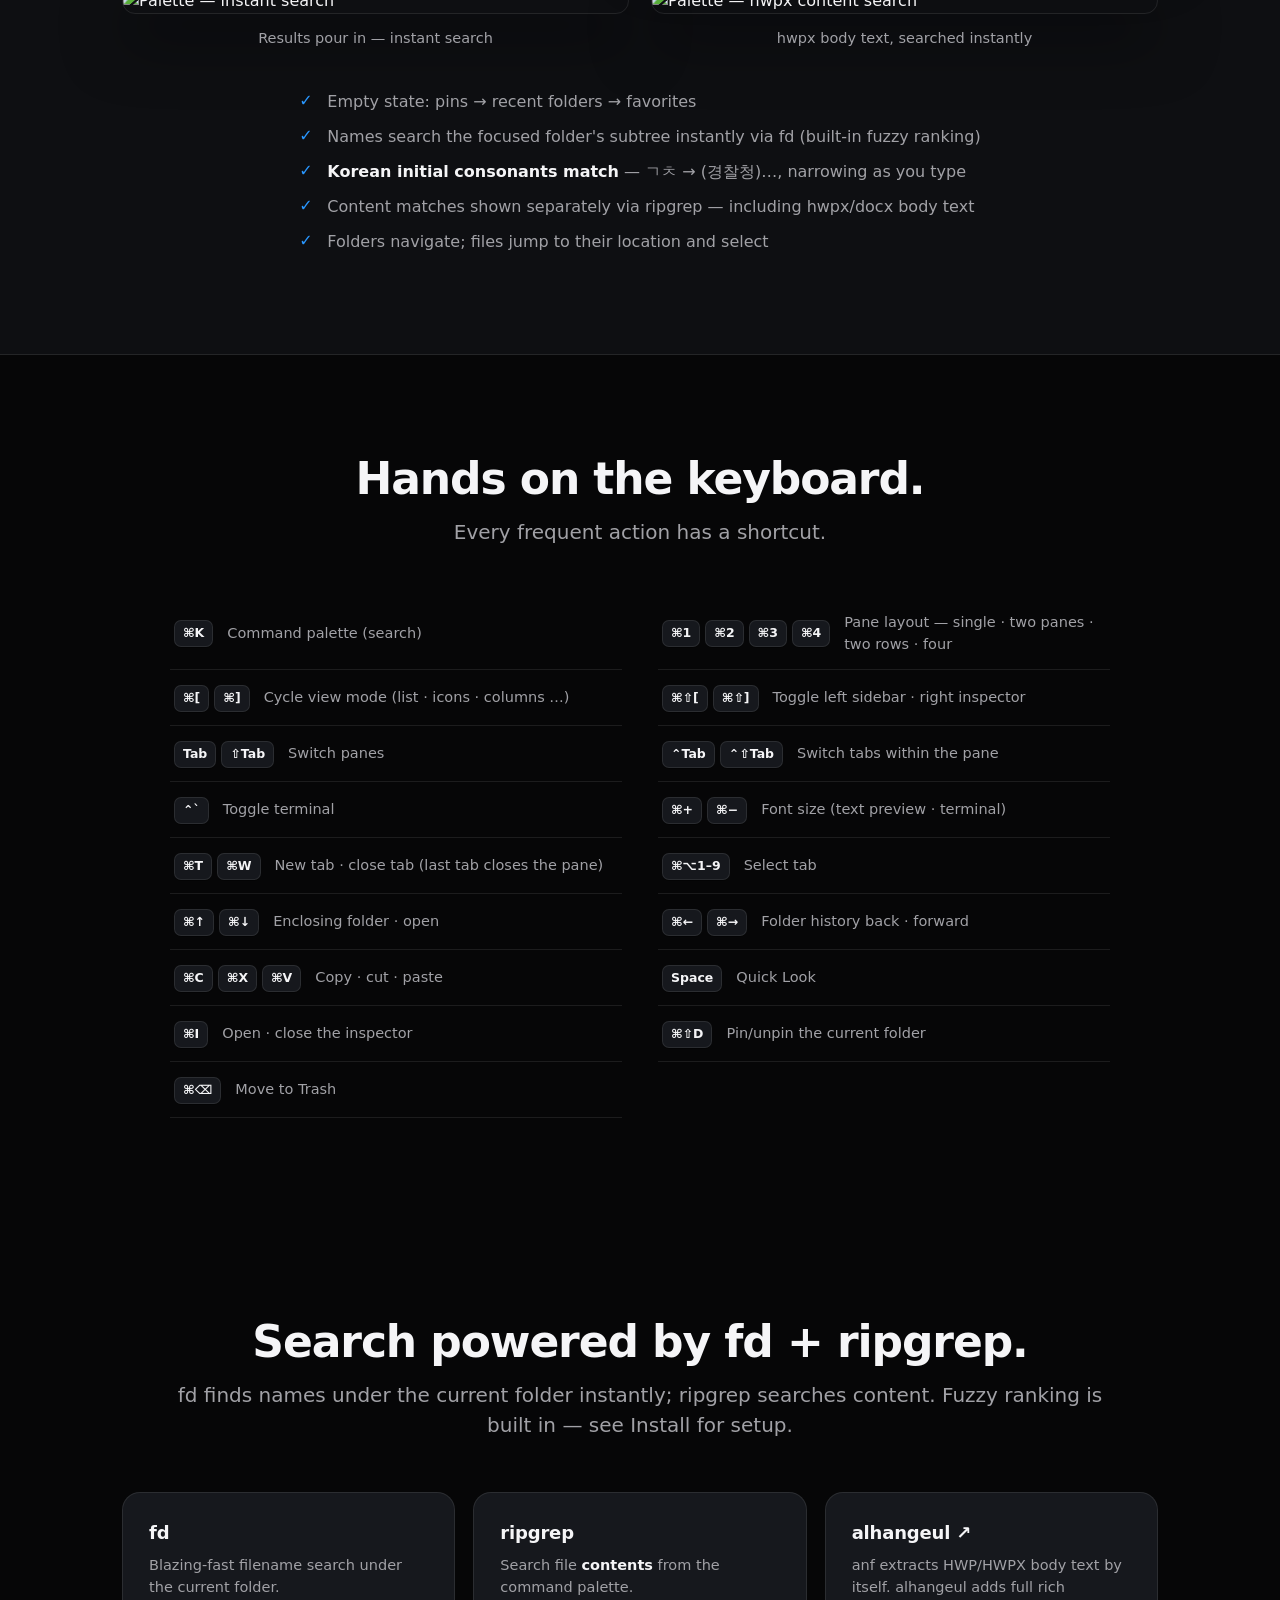
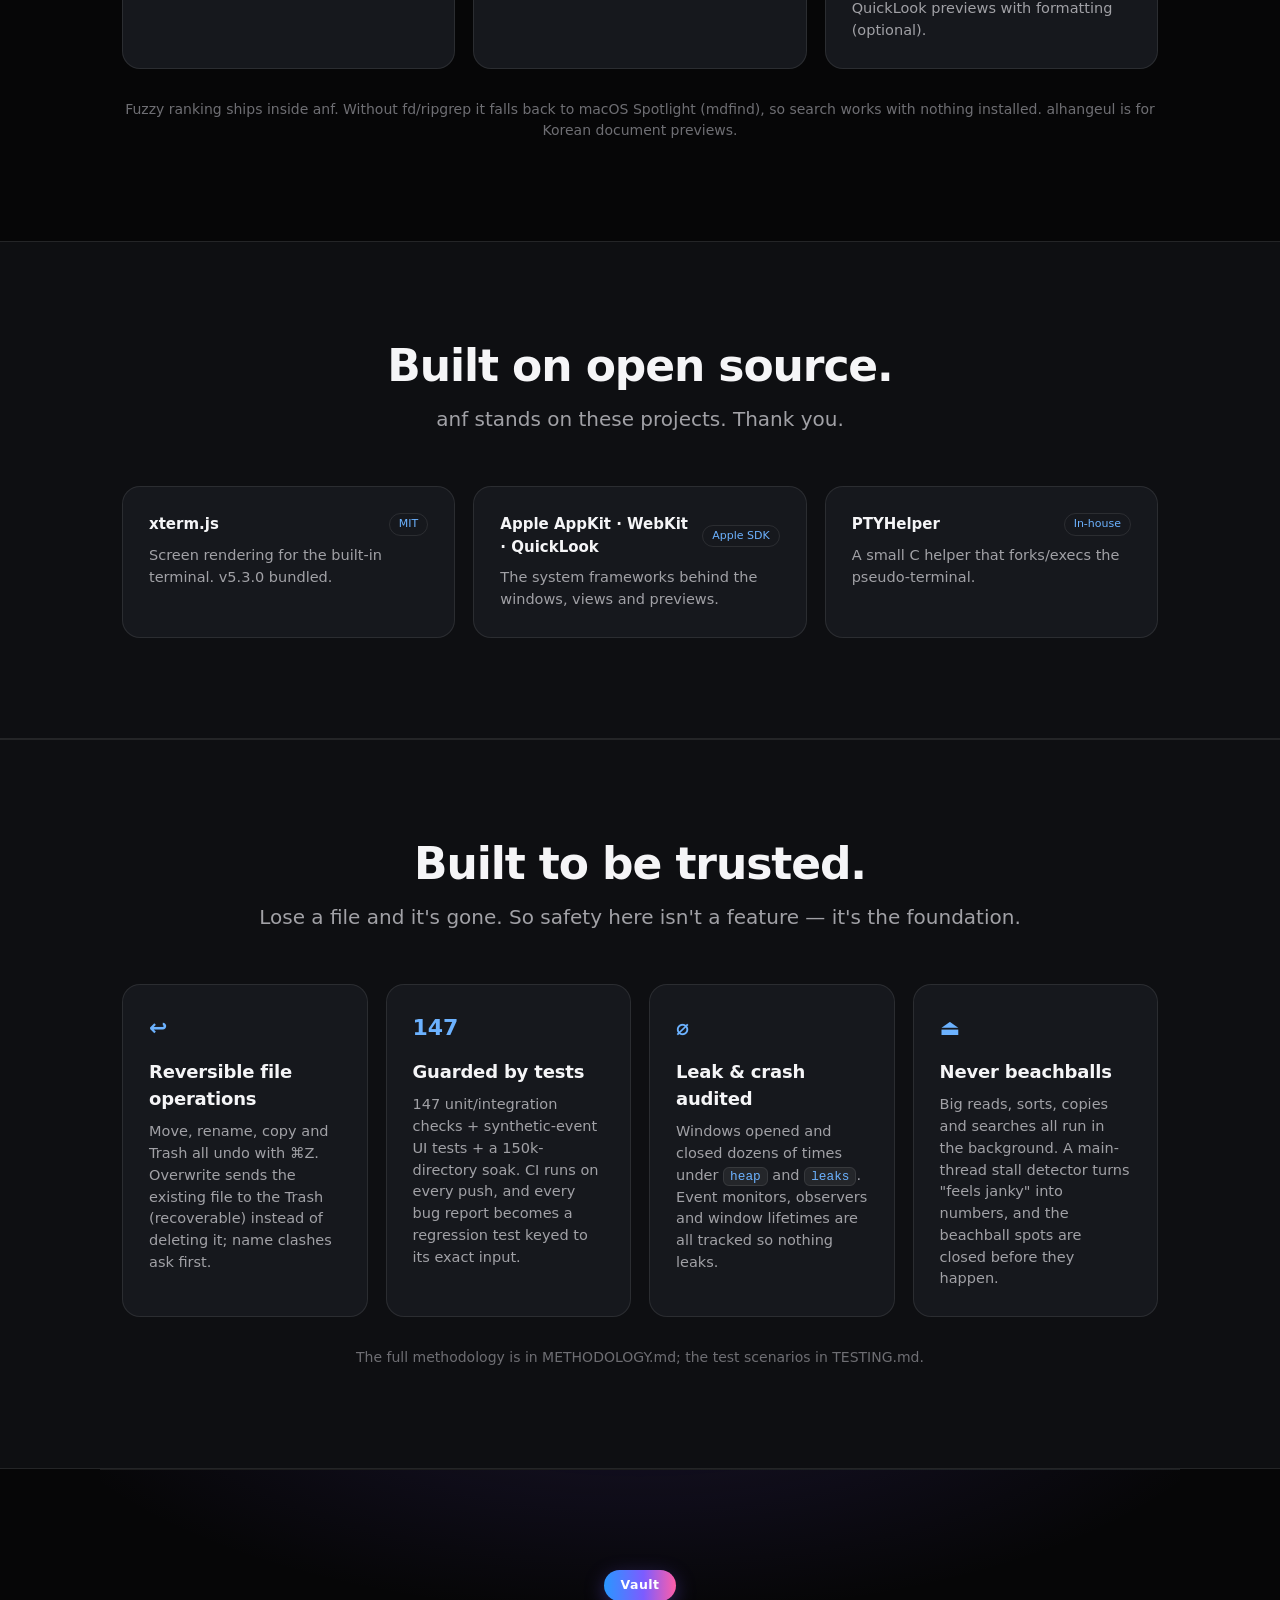
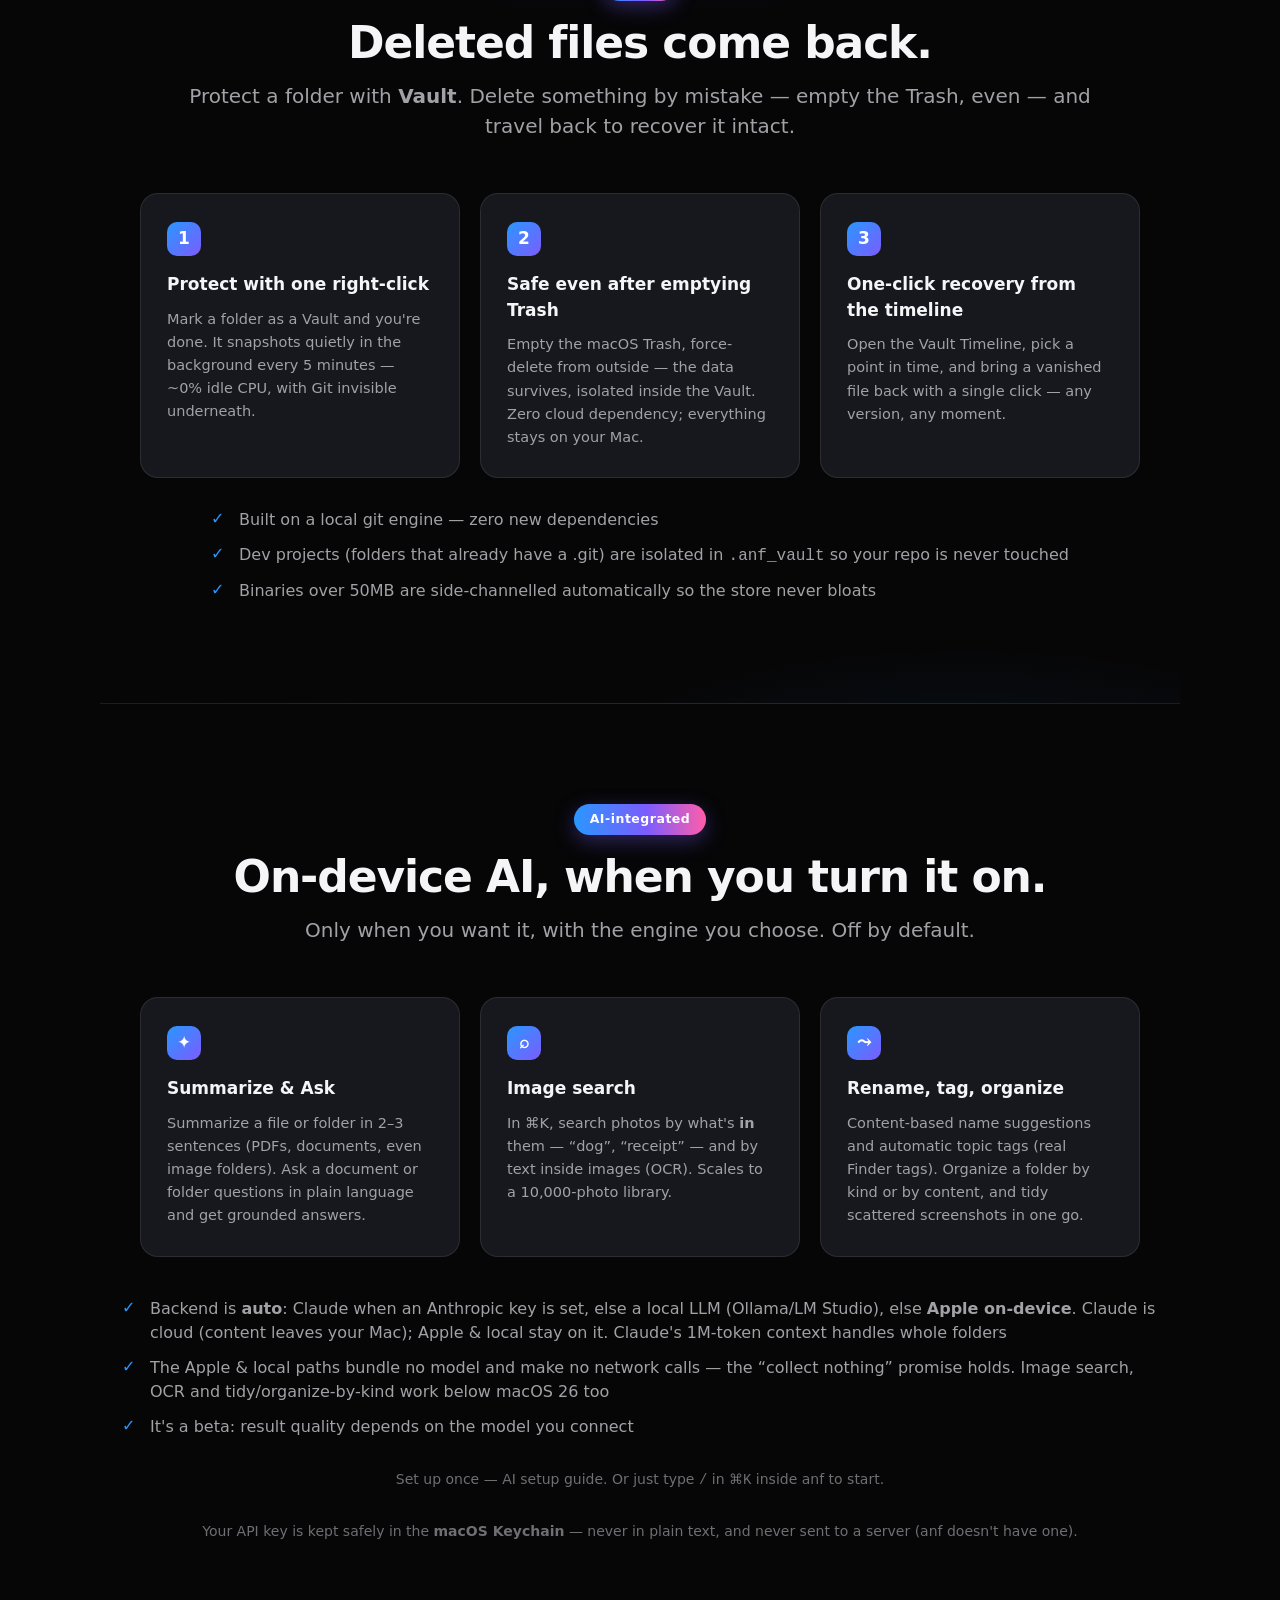
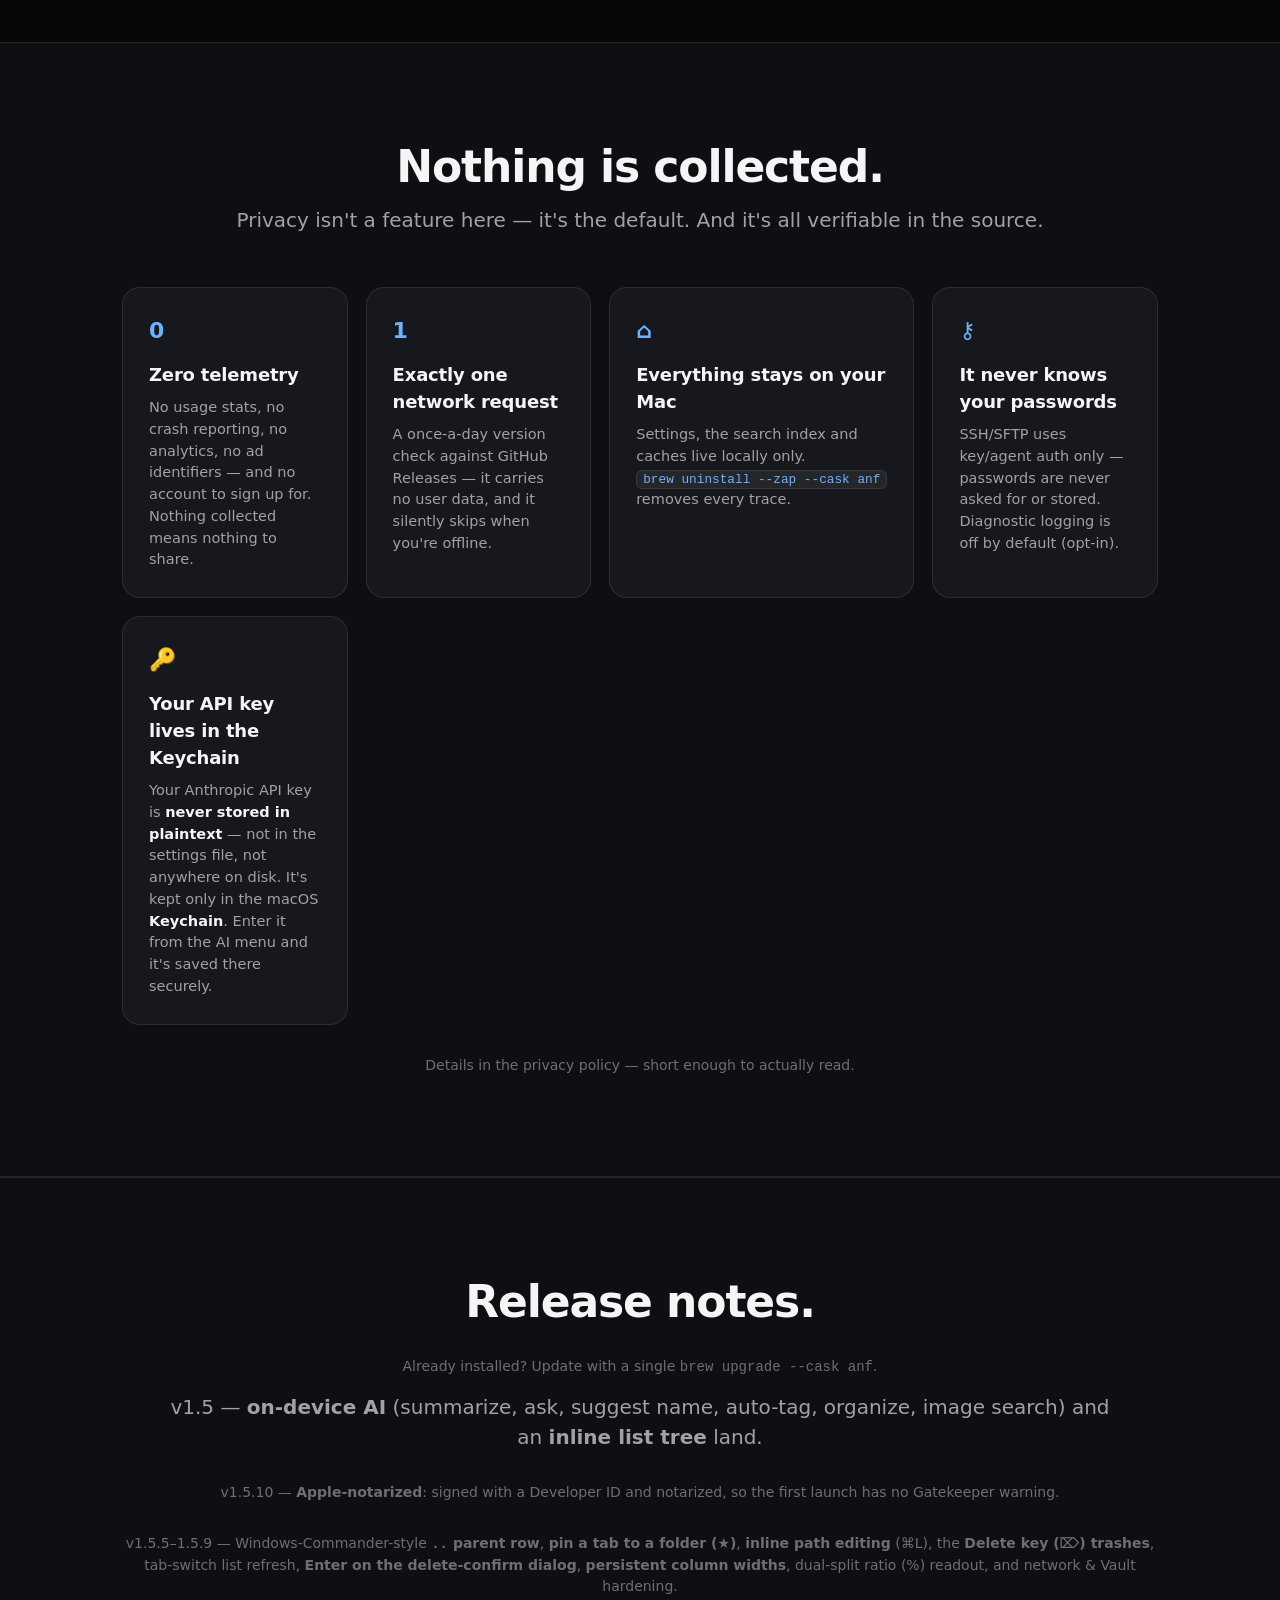
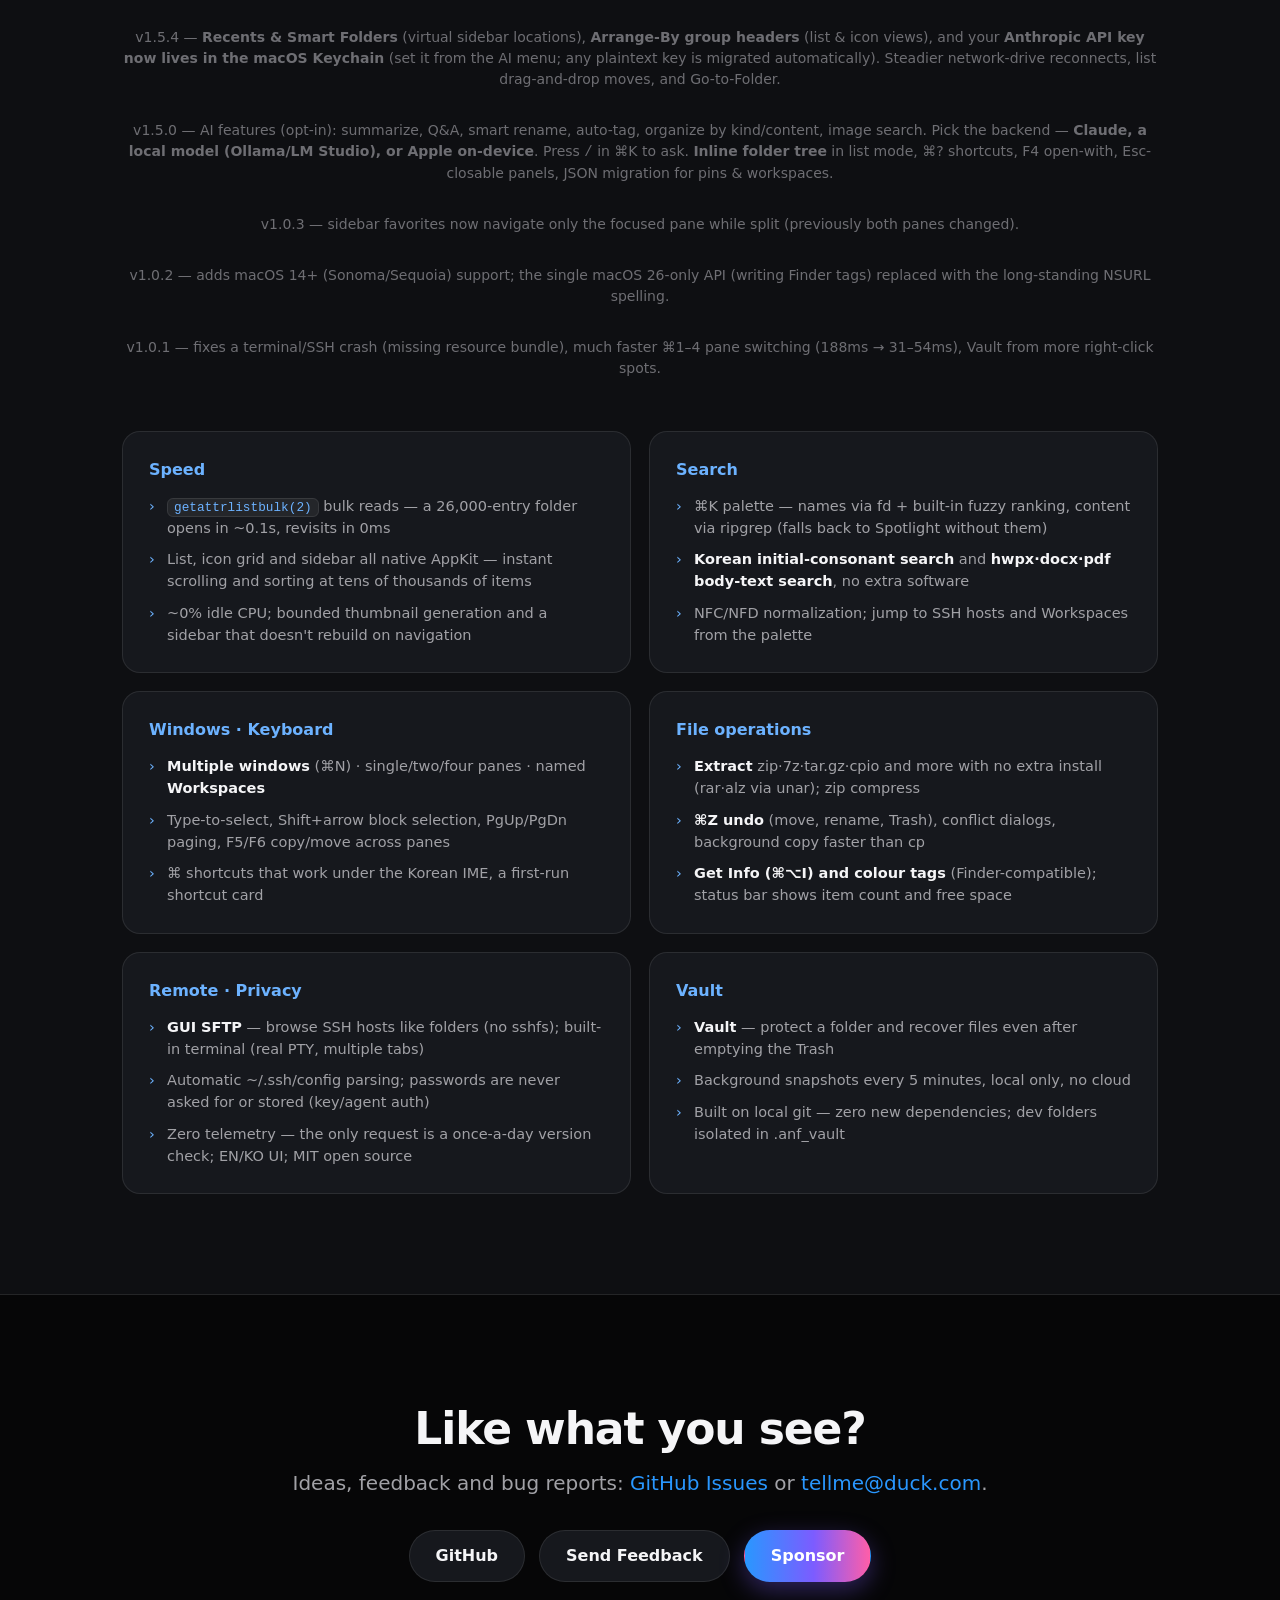
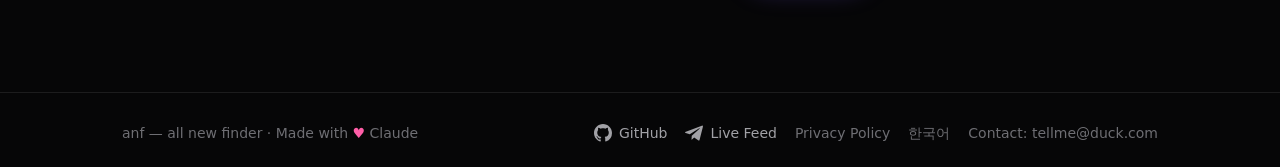
==== commit d116a97d: "docs: hero download button now links to the notarized release The app ships notarized, so the 'Downl" ====
--- a/docs/en/index.html
+++ b/docs/en/index.html
@@ -48,9 +48,9 @@
     <h1>Finder, reforged.</h1>
     <p class="lead">Split panes, a built-in terminal, a command palette.<br>A fast, lightweight native file browser for macOS.</p>
     <div class="hero-cta">
-      <a class="hero-dl is-soon" href="#install"><span class="dl-ic">⤓</span> Download — coming soon</a>
-    </div>
-    <p class="hero-hint">The signed .dmg is on the way — for now, <a href="#install">install with Homebrew</a>.</p>
+      <a class="hero-dl" href="https://github.com/rescenedev/anf/releases/latest/download/anf.zip"><span class="dl-ic">⤓</span> Download (.zip)</a>
+    </div>
+    <p class="hero-hint">Apple-notarized — launches right away. For auto-updates, <a href="#install">install with Homebrew</a>.</p>
     <p class="hero-specs">A featherweight native single binary · <strong>just 5.8&thinsp;MB</strong> · zero telemetry · open source</p>
     <div class="carousel">
       <div class="car-frames">
@@ -72,14 +72,13 @@
   <section id="install" class="band">
     <div class="band-inner">
       <h2 class="centered">Install with Homebrew.</h2>
-      <p class="sub centered">Until the signed .dmg ships, install with Homebrew — auto-updates included.</p>
+      <p class="sub centered">Install with Homebrew for automatic updates — or grab the notarized .zip with the button above.</p>
       <div class="install-box">
         <div class="cmd multiline"><code id="cmd-brew">brew tap rescenedev/anf
 brew trust rescenedev/anf
 brew install --cask anf</code><button class="copy-btn" type="button" data-target="cmd-brew" aria-label="Copy"><svg viewBox="0 0 24 24" width="15" height="15" fill="none" stroke="currentColor" stroke-width="2" stroke-linecap="round" stroke-linejoin="round"><rect x="9" y="9" width="11" height="11" rx="2"/><path d="M5 15V5a2 2 0 0 1 2-2h10"/></svg></button></div>
         <p class="note">Update with <code>brew upgrade --cask anf</code>.</p>
-        <p class="note">Not notarized yet — if Gatekeeper blocks the first launch, <strong>right-click → Open</strong>, or strip the quarantine flag:</p>
-        <div class="cmd"><code>xattr -dr com.apple.quarantine /Applications/anf.app</code><button class="copy-btn" type="button" aria-label="Copy"><svg viewBox="0 0 24 24" width="15" height="15" fill="none" stroke="currentColor" stroke-width="2" stroke-linecap="round" stroke-linejoin="round"><rect x="9" y="9" width="11" height="11" rx="2"/><path d="M5 15V5a2 2 0 0 1 2-2h10"/></svg></button></div>
+        <p class="note"><strong>Apple-notarized</strong> — signed with a Developer ID and notarized, so it launches straight away with no Gatekeeper warning.</p>
         <p class="note">Optional — install <code>fd</code> and <code>ripgrep</code> for faster name/content search (falls back to Spotlight without them):</p>
         <div class="cmd"><code>brew install fd ripgrep</code><button class="copy-btn" type="button" aria-label="Copy"><svg viewBox="0 0 24 24" width="15" height="15" fill="none" stroke="currentColor" stroke-width="2" stroke-linecap="round" stroke-linejoin="round"><rect x="9" y="9" width="11" height="11" rx="2"/><path d="M5 15V5a2 2 0 0 1 2-2h10"/></svg></button></div>
         <p class="note">Optional — full rich HWP/HWPX previews (alhangeul). anf extracts the body text on its own even without it:</p>
@@ -472,6 +471,8 @@
       <h2 class="centered">Release notes.</h2>
       <p class="note centered">Already installed? Update with a single <code>brew upgrade --cask anf</code>.</p>
       <p class="sub centered">v1.5 — <b>on-device AI</b> (summarize, ask, suggest name, auto-tag, organize, image search) and an <b>inline list tree</b> land.</p>
+      <p class="note centered">v1.5.10 — <b>Apple-notarized</b>: signed with a Developer ID and notarized, so the first launch has no Gatekeeper warning.</p>
+      <p class="note centered">v1.5.5–1.5.9 — Windows-Commander-style <b><code>..</code> parent row</b>, <b>pin a tab to a folder (★)</b>, <b>inline path editing</b> (⌘L), the <b>Delete key (⌦) trashes</b>, tab-switch list refresh, <b>Enter on the delete-confirm dialog</b>, <b>persistent column widths</b>, dual-split ratio (%) readout, and network &amp; Vault hardening.</p>
       <p class="note centered">v1.5.4 — <b>Recents &amp; Smart Folders</b> (virtual sidebar locations), <b>Arrange-By group headers</b> (list &amp; icon views), and your <b>Anthropic API key now lives in the macOS Keychain</b> (set it from the AI menu; any plaintext key is migrated automatically). Steadier network-drive reconnects, list drag-and-drop moves, and Go-to-Folder.</p>
       <p class="note centered">v1.5.0 — AI features (opt-in): summarize, Q&amp;A, smart rename, auto-tag, organize by kind/content, image search. Pick the backend — <b>Claude, a local model (Ollama/LM Studio), or Apple on-device</b>. Press <code>/</code> in ⌘K to ask. <b>Inline folder tree</b> in list mode, ⌘? shortcuts, F4 open-with, Esc-closable panels, JSON migration for pins &amp; workspaces.</p>
       <p class="note centered">v1.0.3 — sidebar favorites now navigate only the focused pane while split (previously both panes changed).</p>
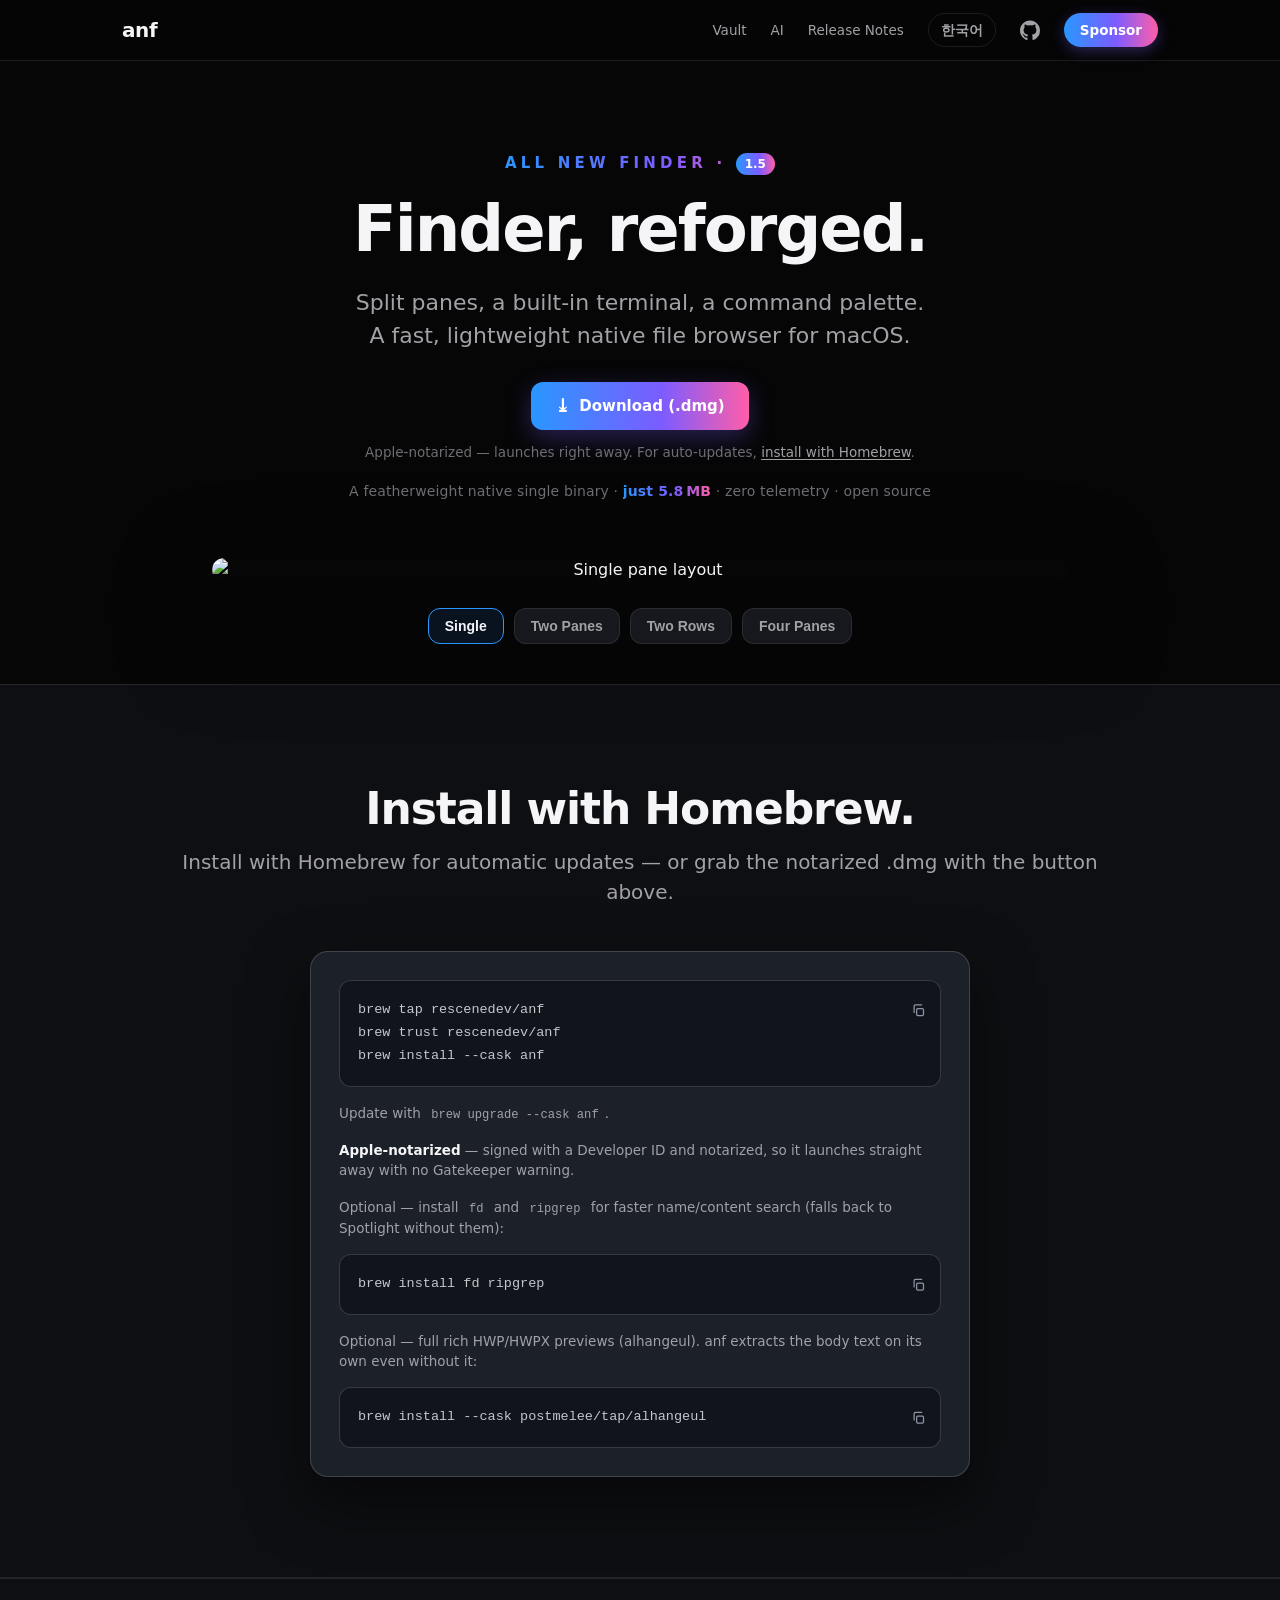
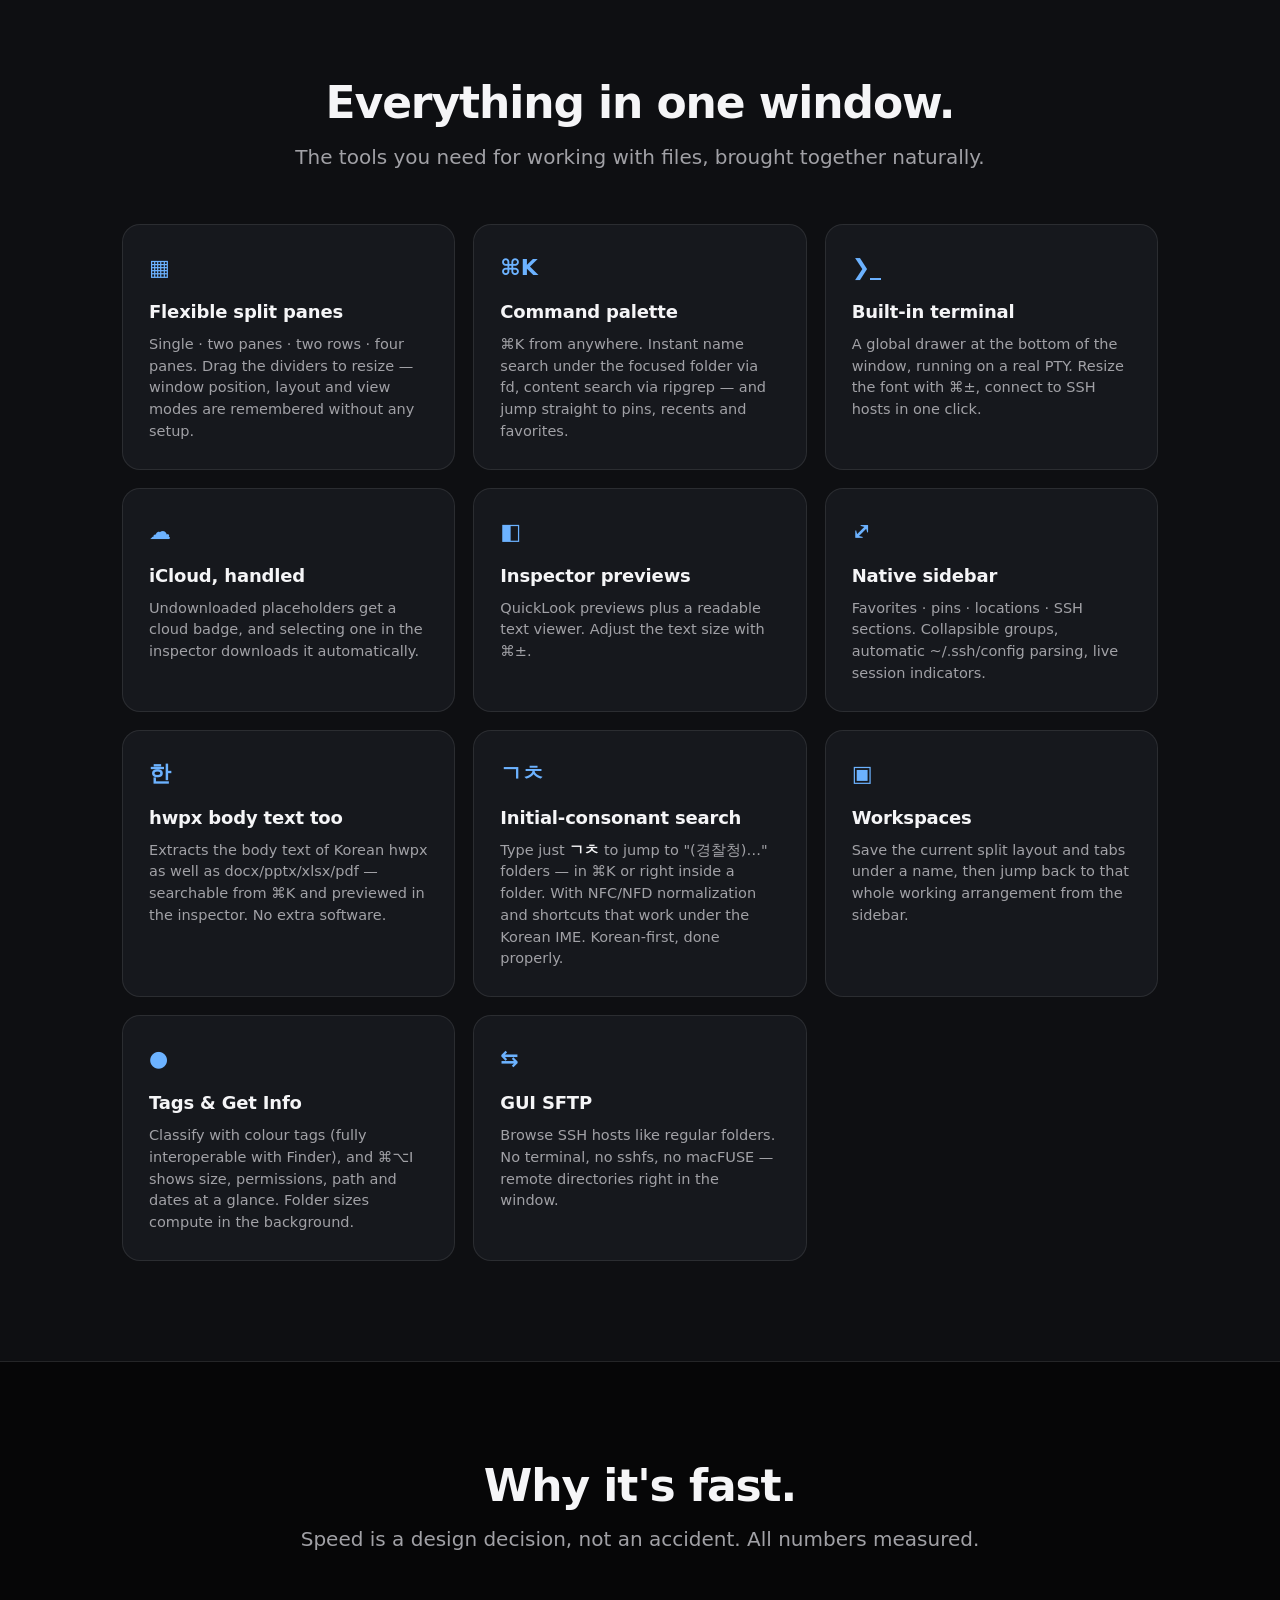
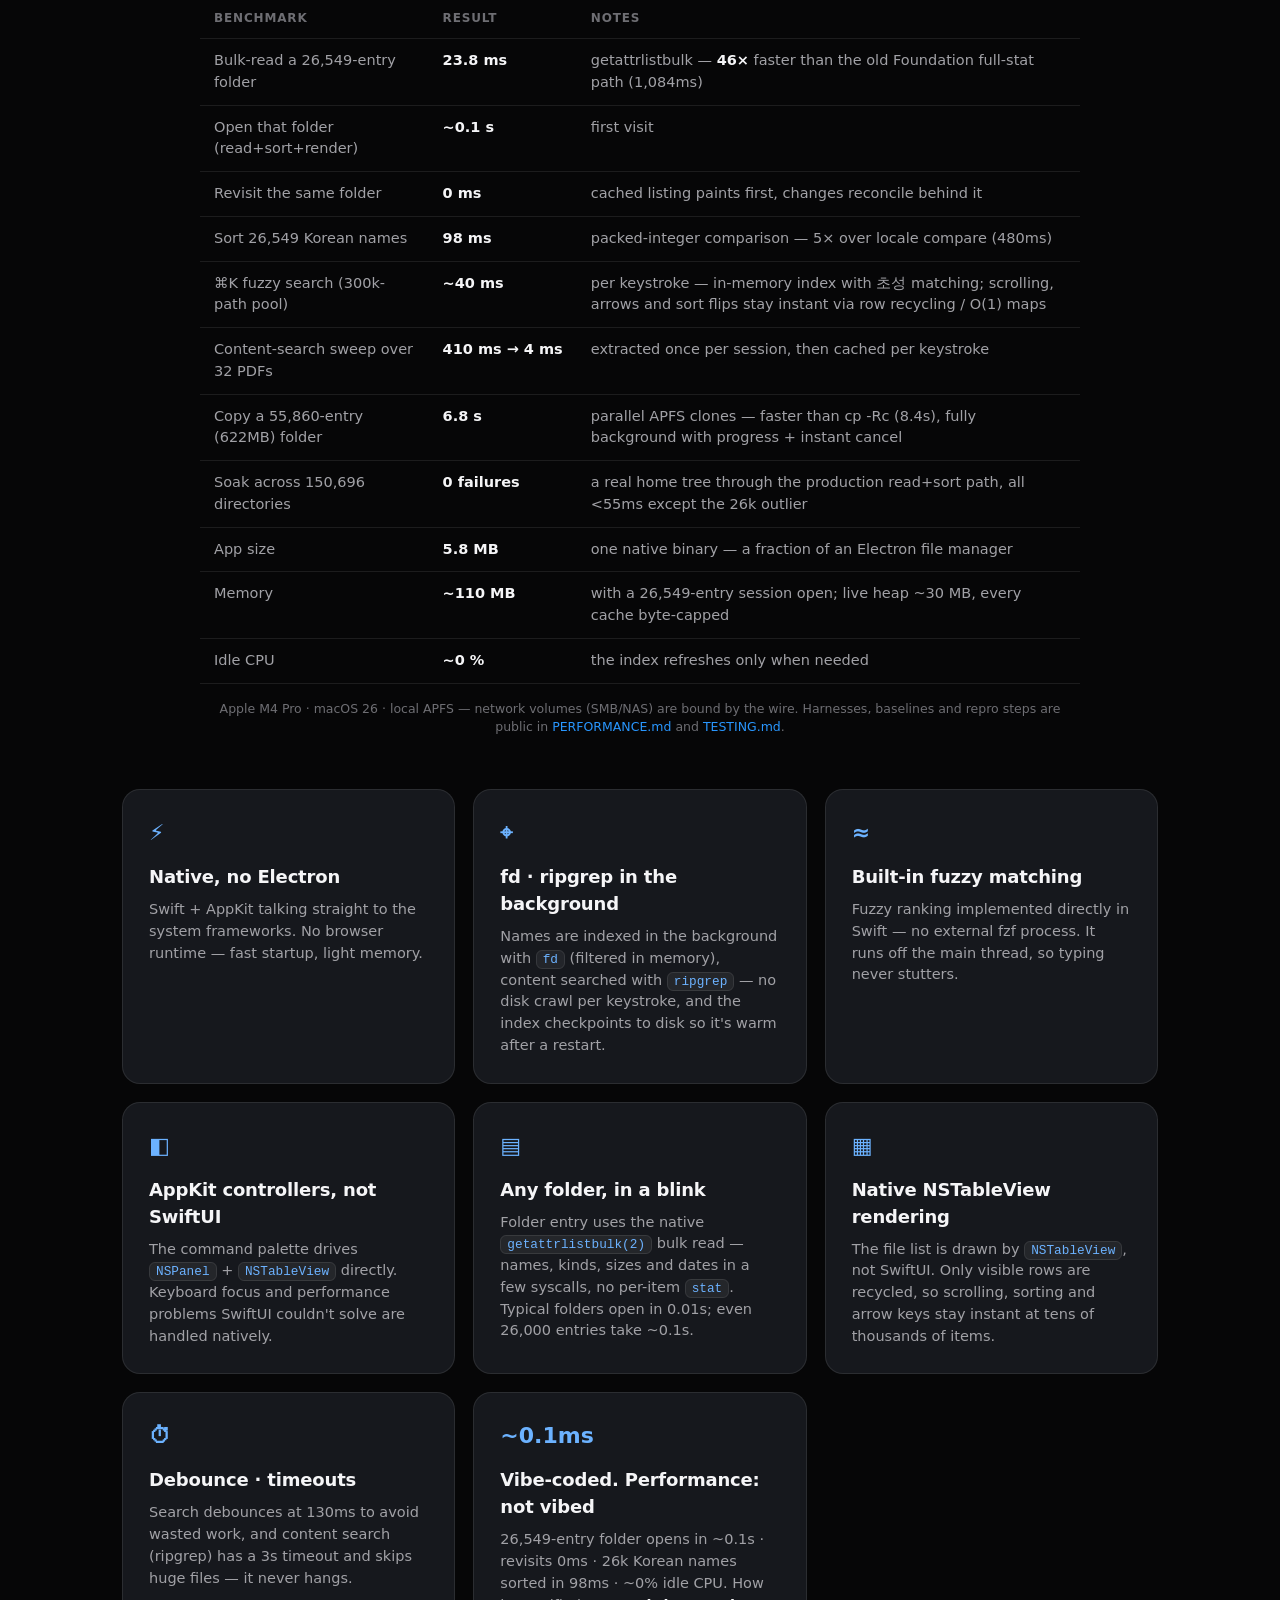
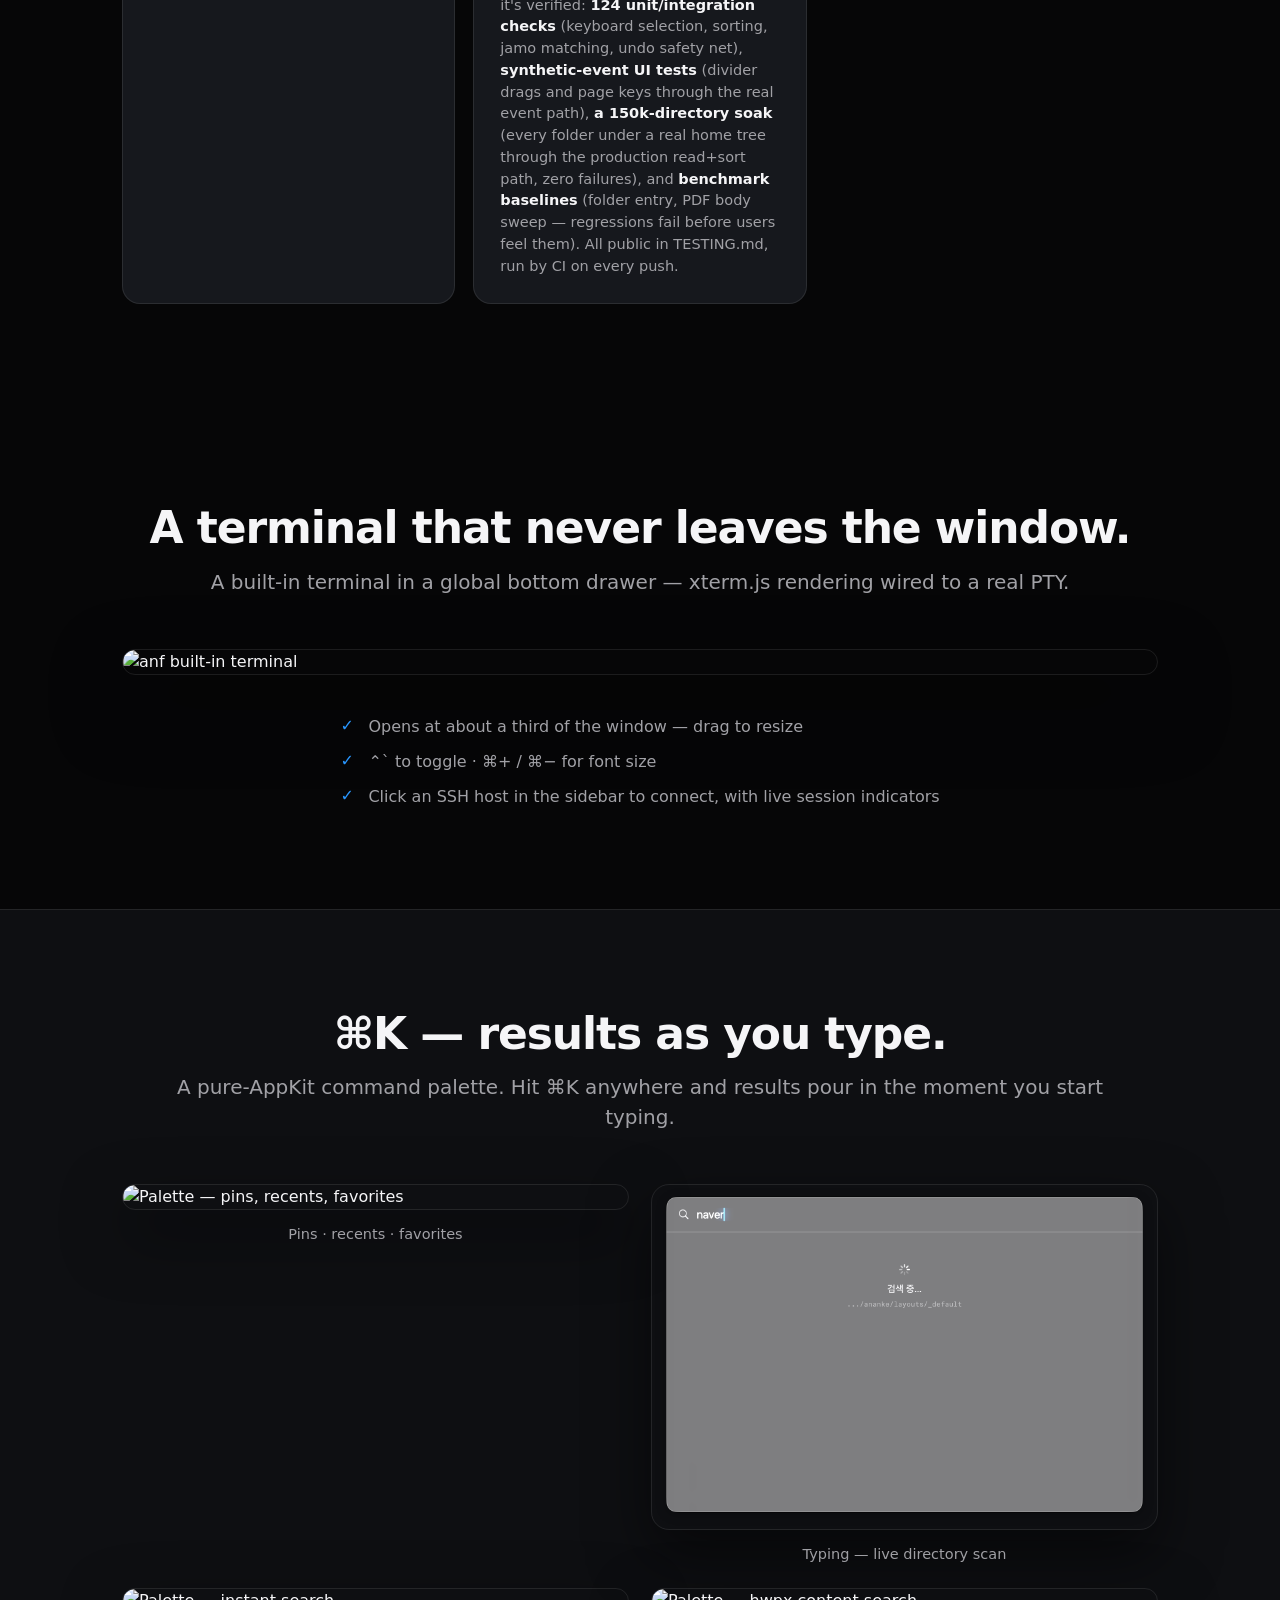
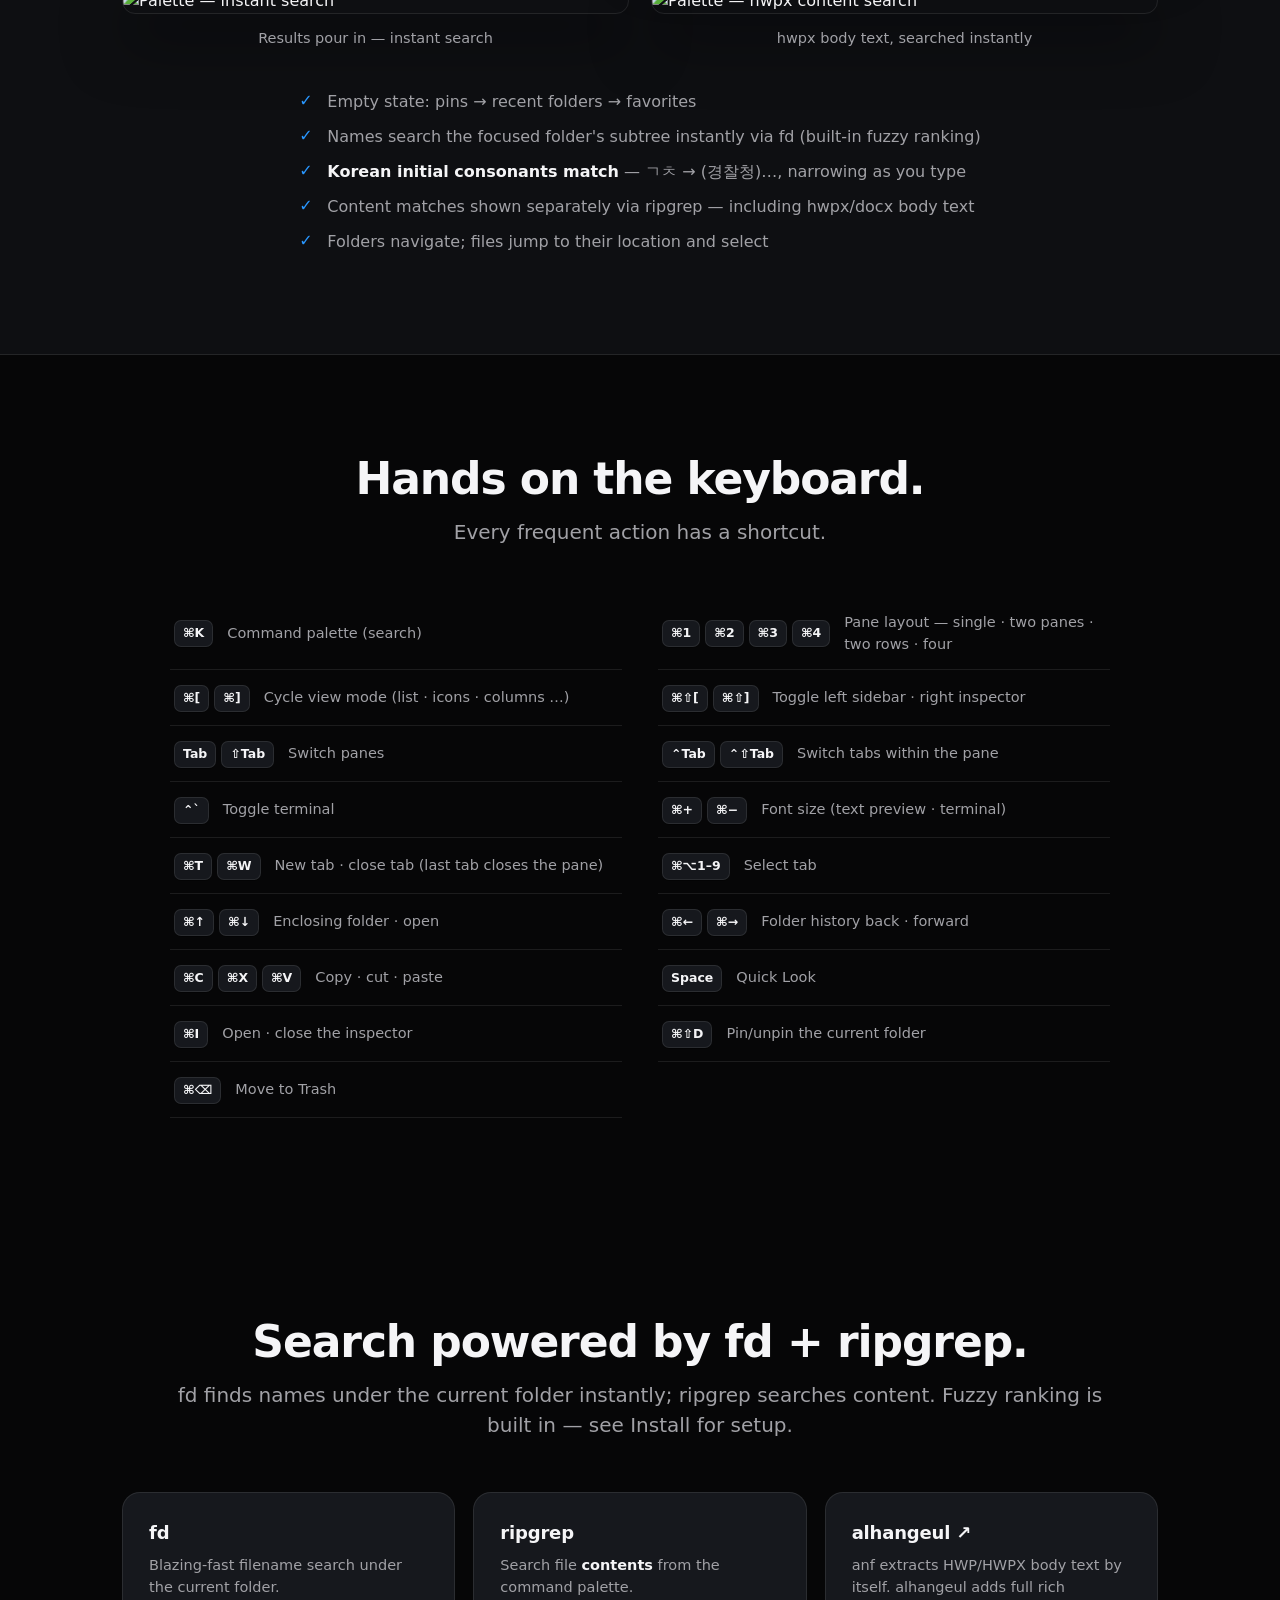
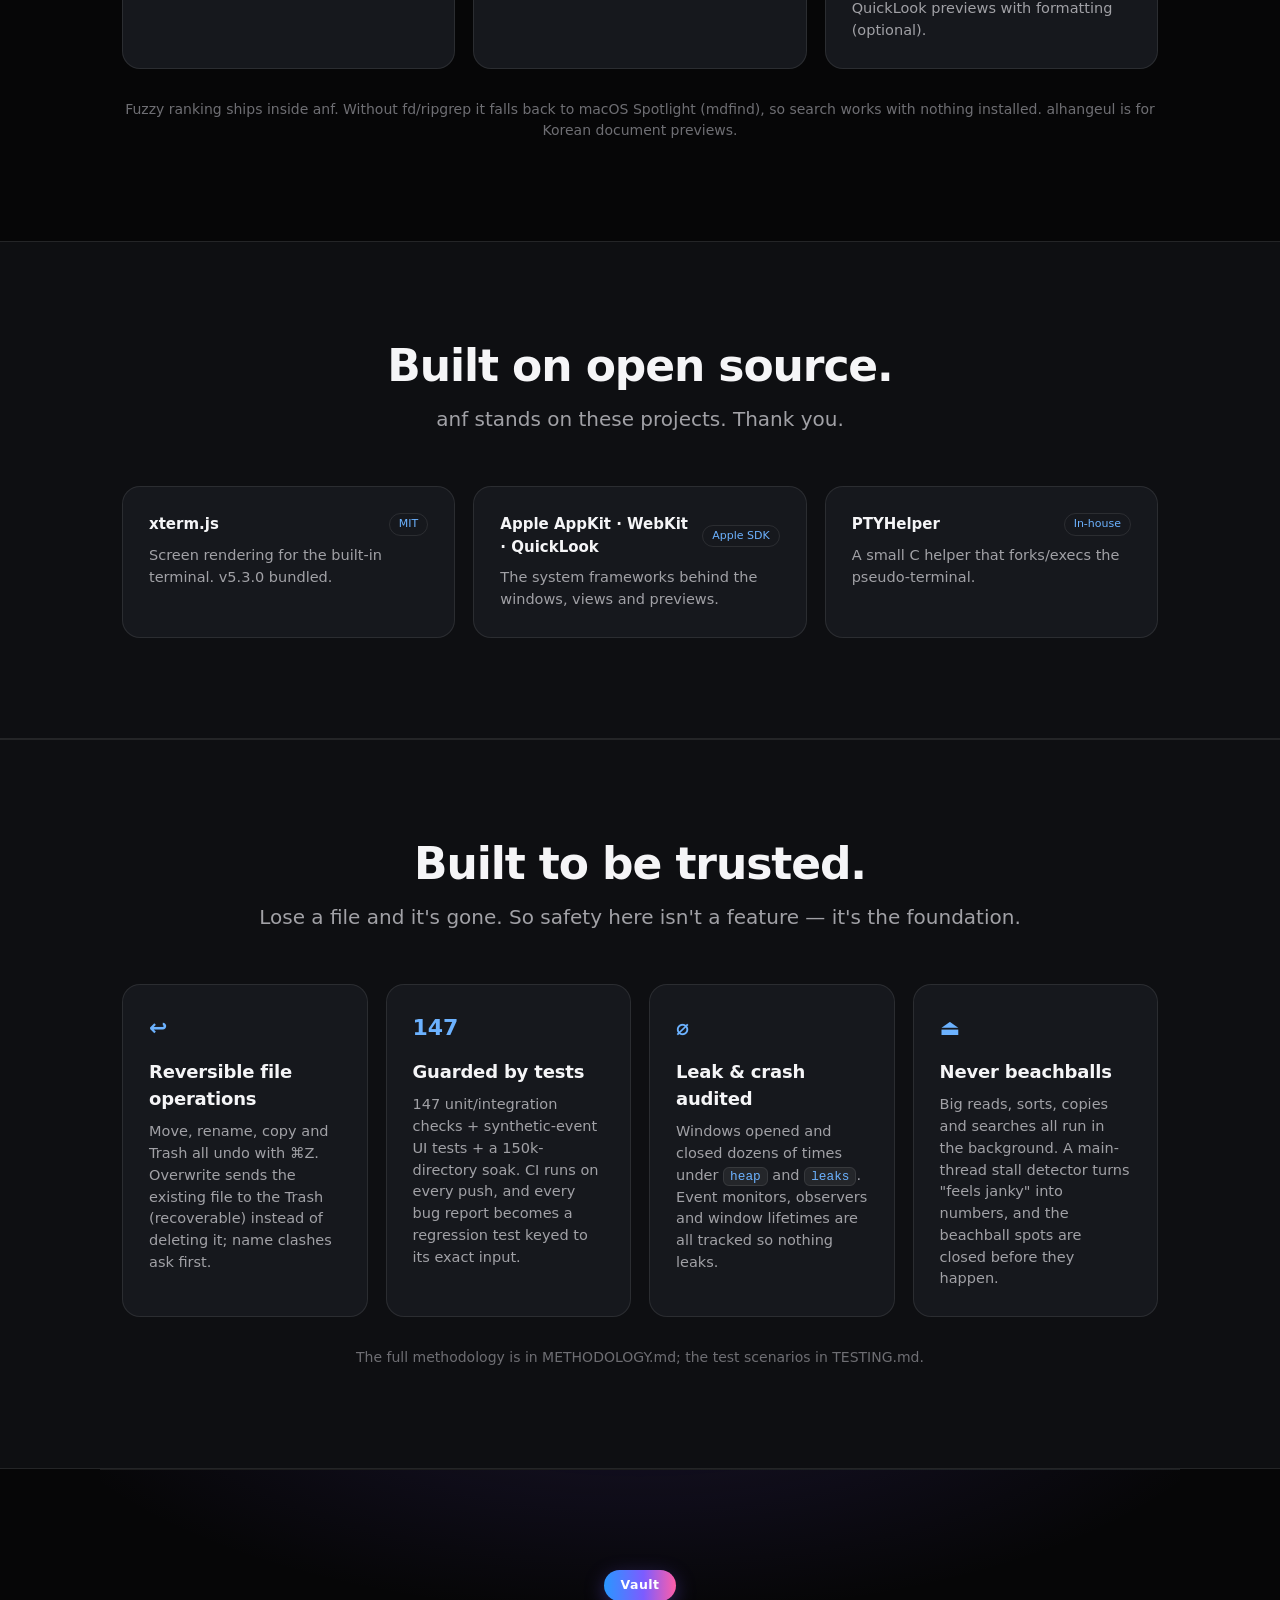
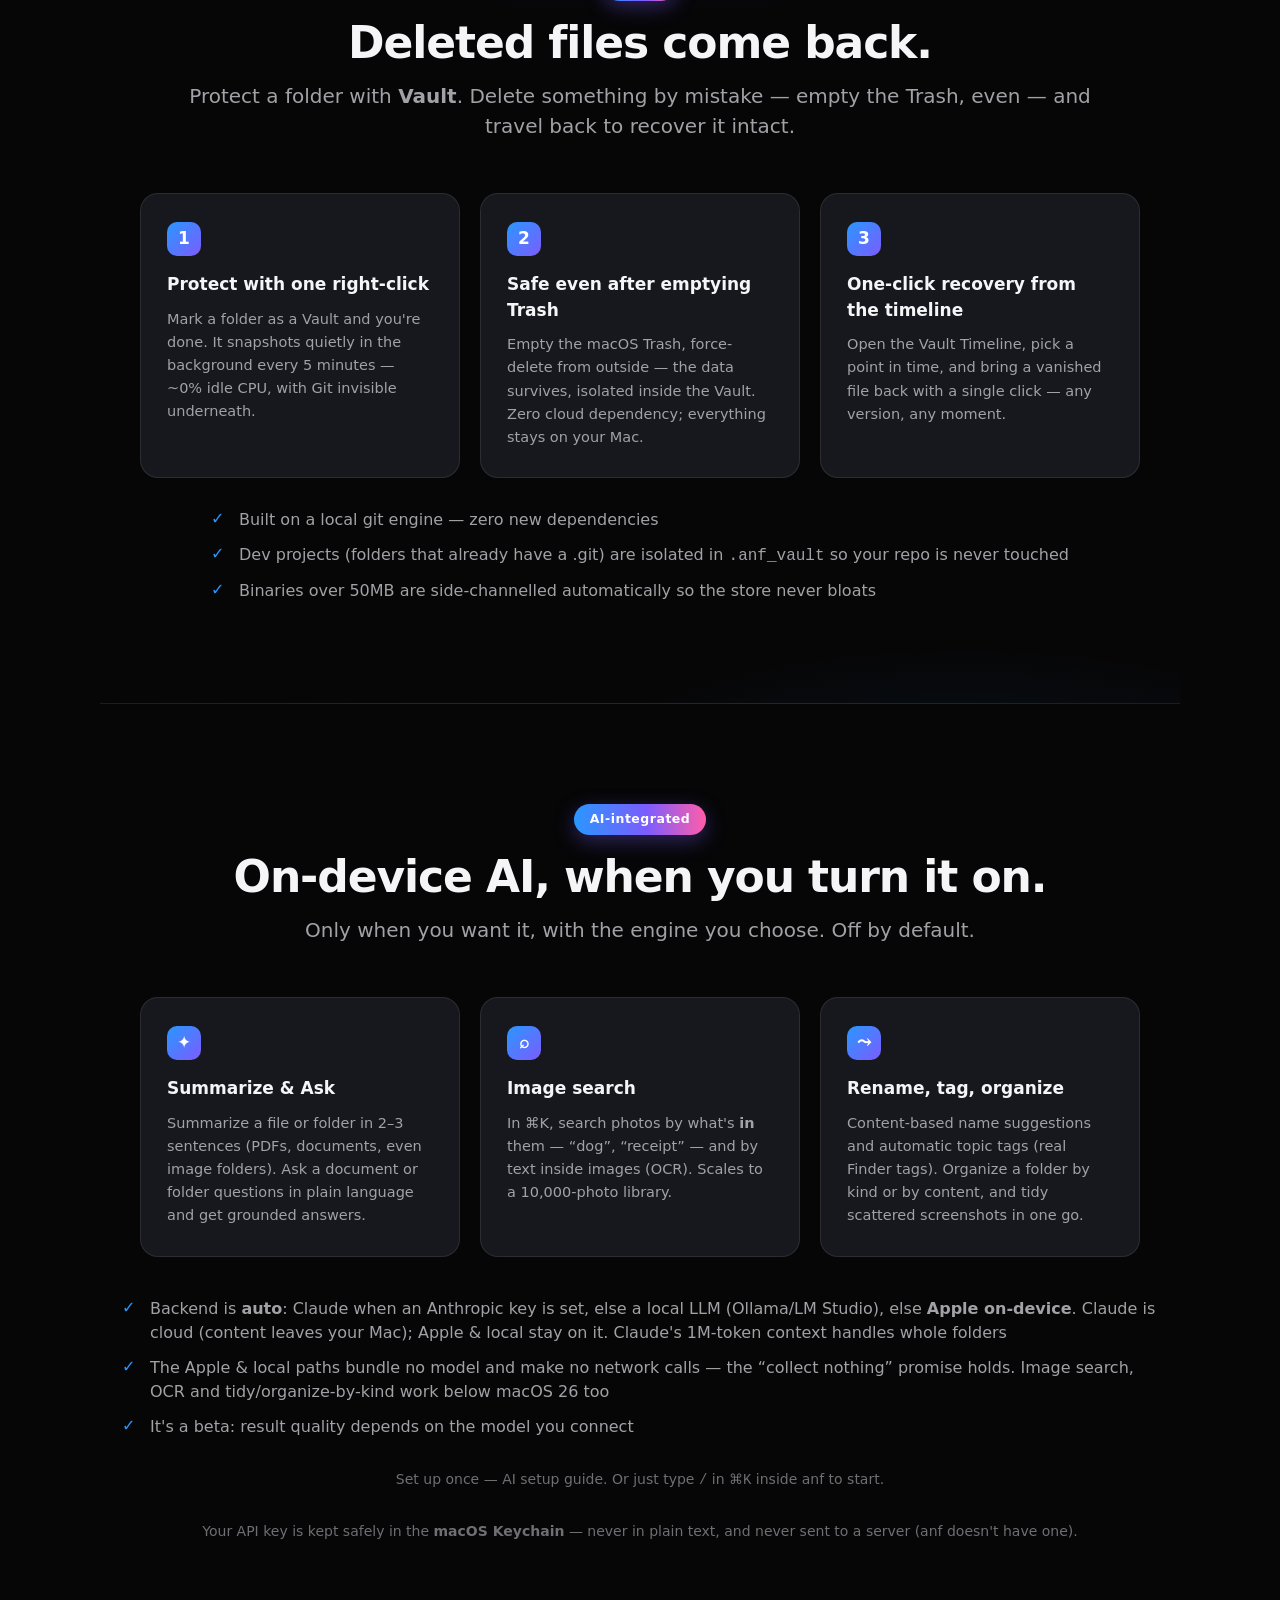
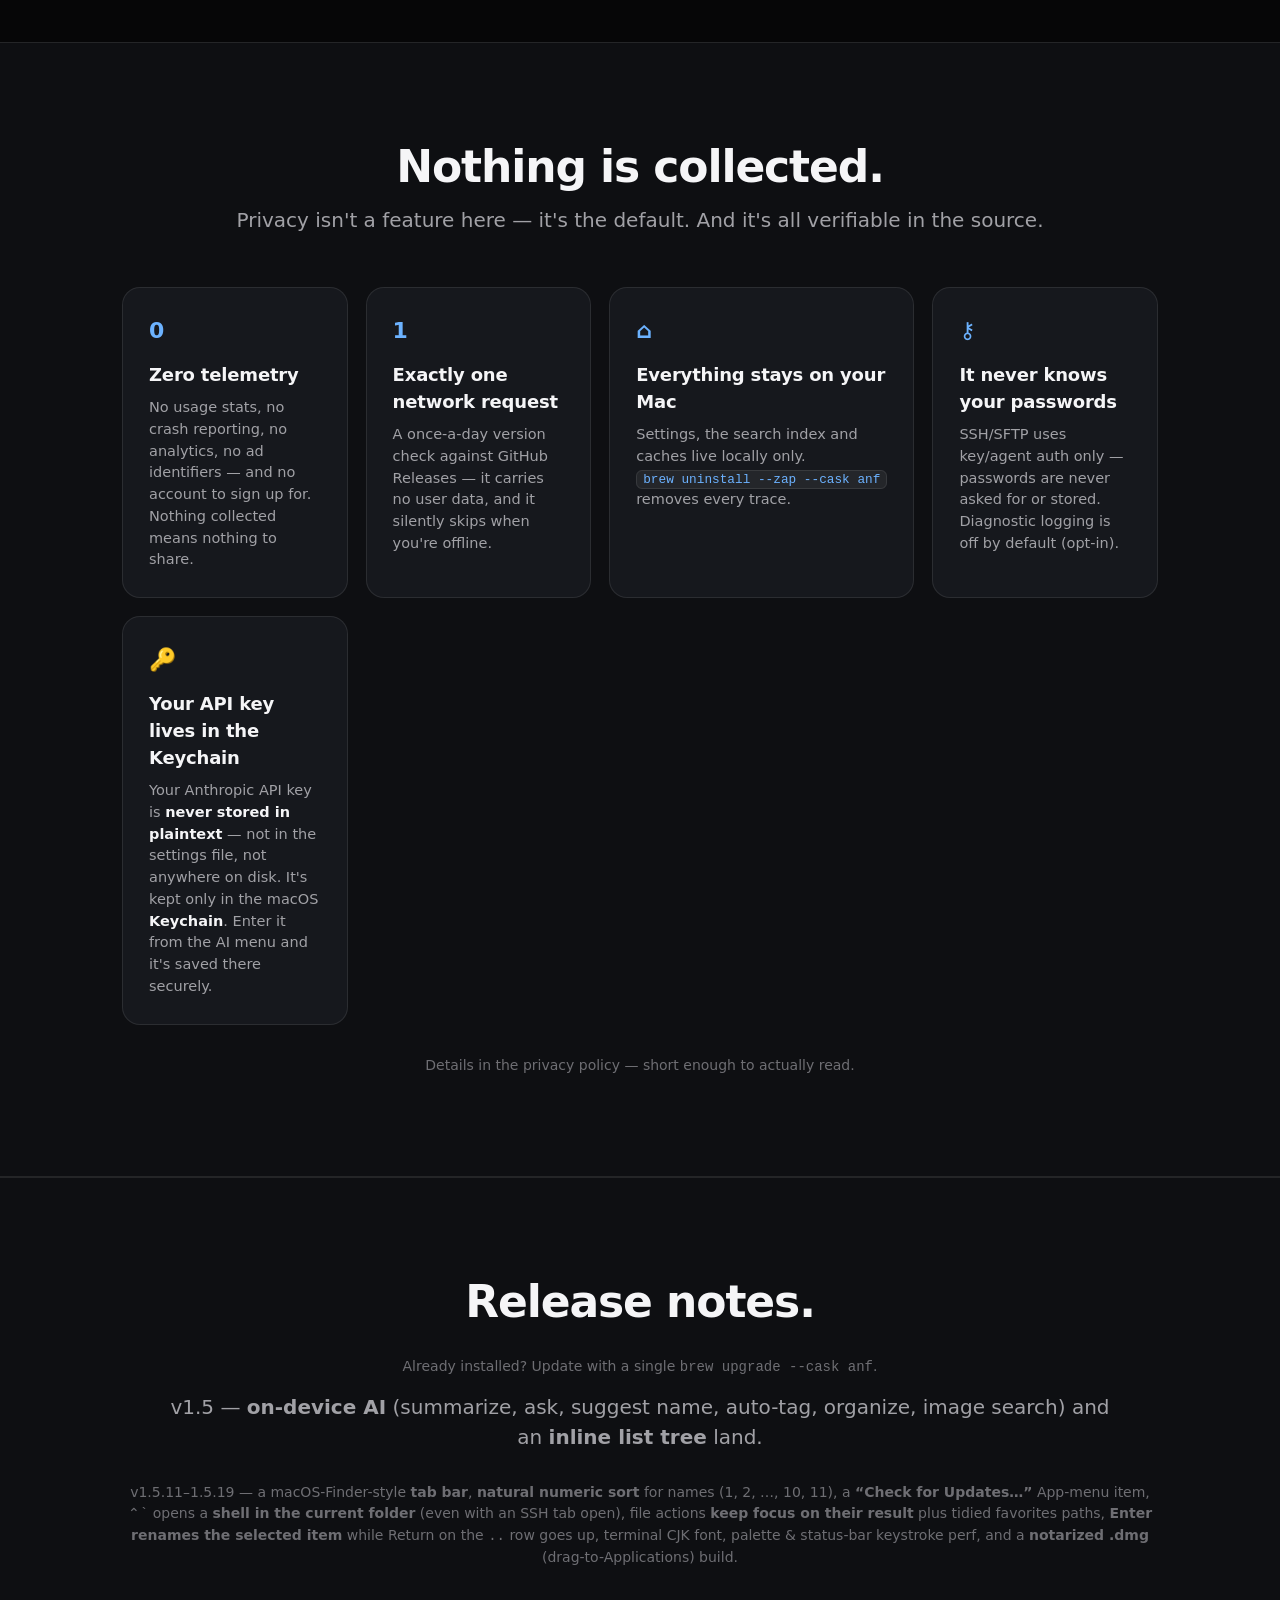
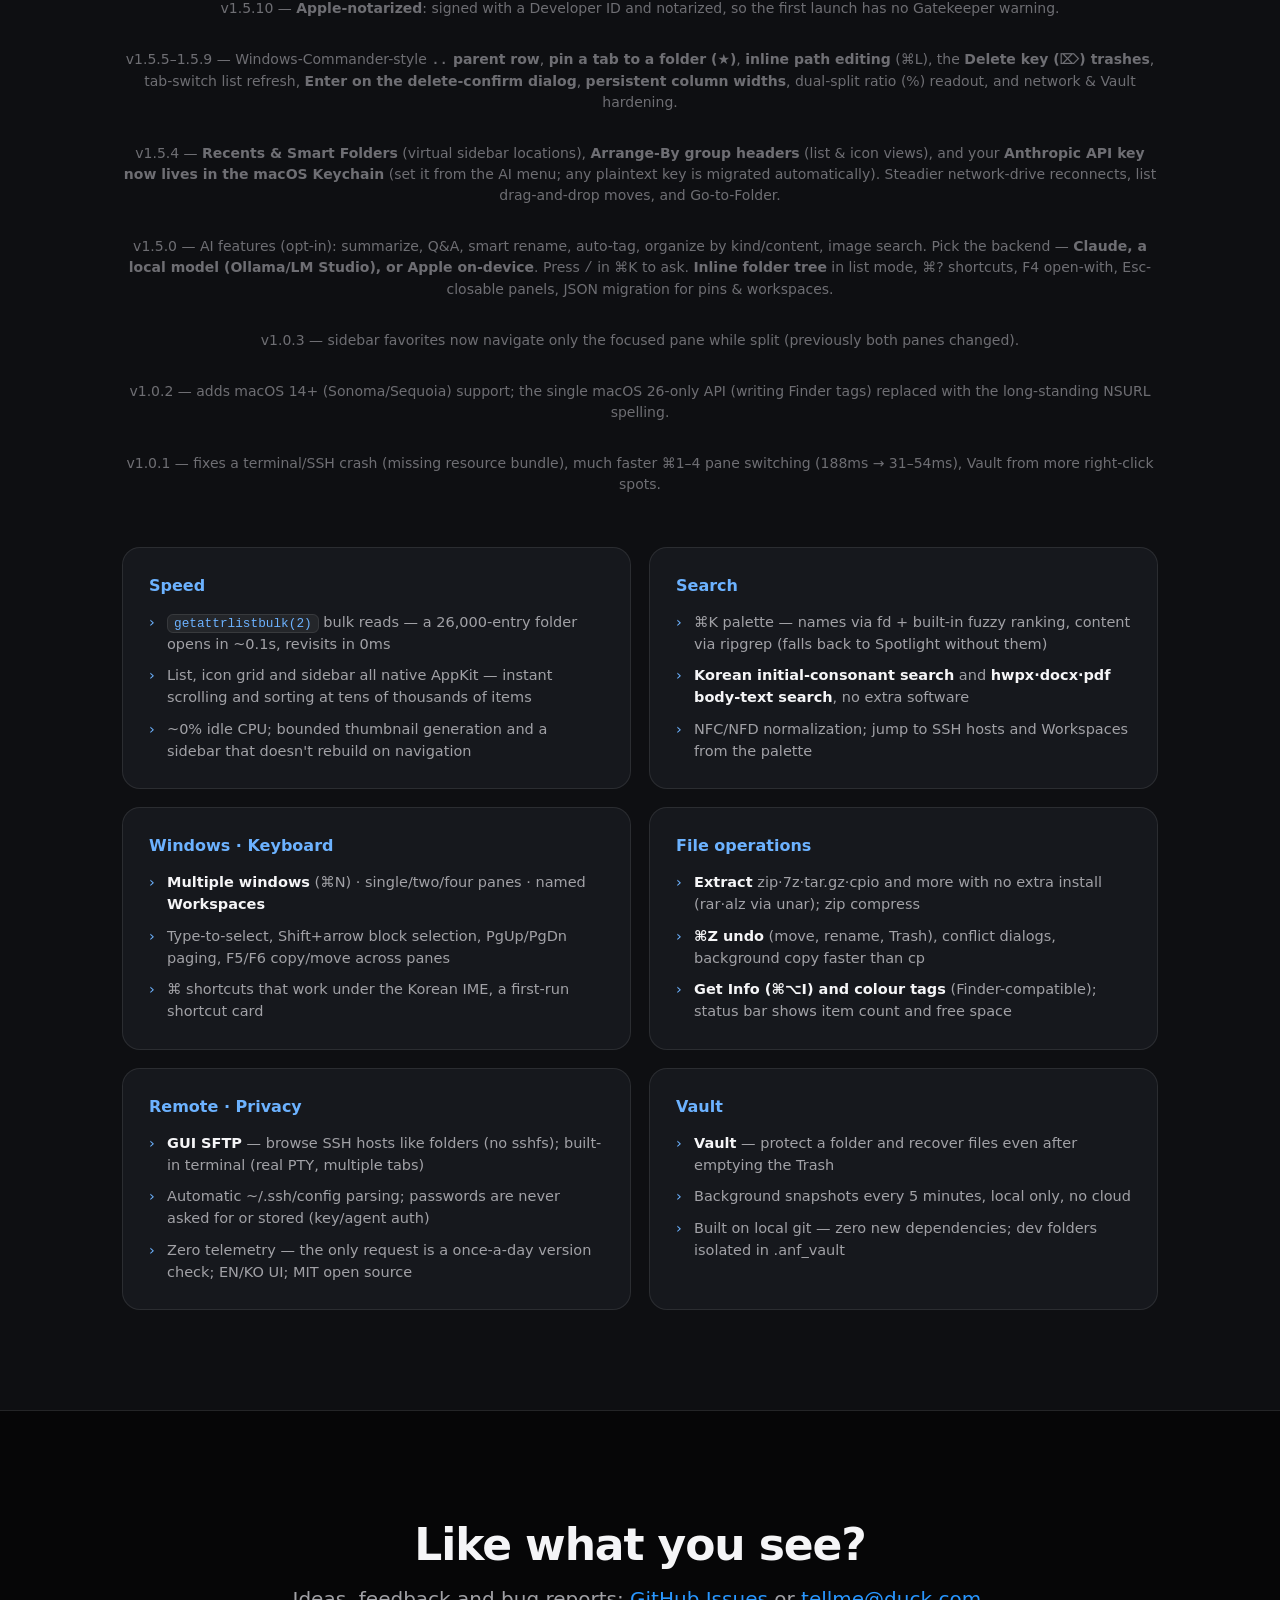
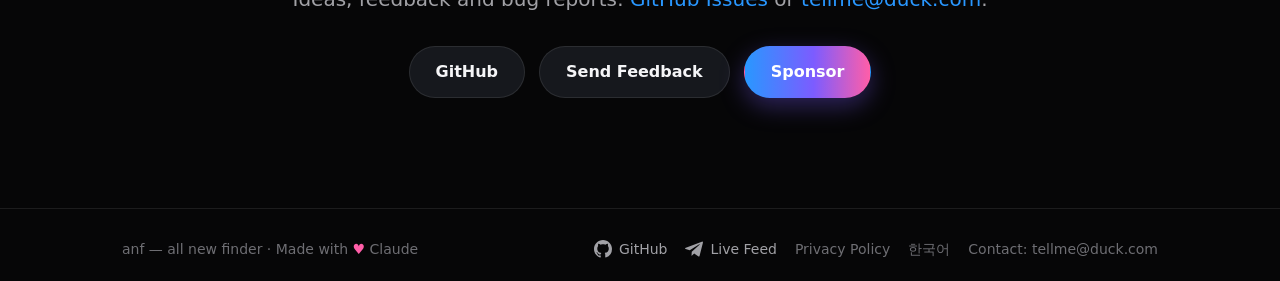
==== commit eabb136d: "docs(landing): changelog through v1.5.19 (Finder-style tab bar, natural sort, Check for Updates, ⌃` " ====
--- a/docs/en/index.html
+++ b/docs/en/index.html
@@ -48,7 +48,7 @@
     <h1>Finder, reforged.</h1>
     <p class="lead">Split panes, a built-in terminal, a command palette.<br>A fast, lightweight native file browser for macOS.</p>
     <div class="hero-cta">
-      <a class="hero-dl" href="https://github.com/rescenedev/anf/releases/latest/download/anf.zip"><span class="dl-ic">⤓</span> Download (.zip)</a>
+      <a class="hero-dl" href="https://github.com/rescenedev/anf/releases/latest/download/anf.dmg"><span class="dl-ic">⤓</span> Download (.dmg)</a>
     </div>
     <p class="hero-hint">Apple-notarized — launches right away. For auto-updates, <a href="#install">install with Homebrew</a>.</p>
     <p class="hero-specs">A featherweight native single binary · <strong>just 5.8&thinsp;MB</strong> · zero telemetry · open source</p>
@@ -72,7 +72,7 @@
   <section id="install" class="band">
     <div class="band-inner">
       <h2 class="centered">Install with Homebrew.</h2>
-      <p class="sub centered">Install with Homebrew for automatic updates — or grab the notarized .zip with the button above.</p>
+      <p class="sub centered">Install with Homebrew for automatic updates — or grab the notarized .dmg with the button above.</p>
       <div class="install-box">
         <div class="cmd multiline"><code id="cmd-brew">brew tap rescenedev/anf
 brew trust rescenedev/anf
@@ -471,6 +471,7 @@
       <h2 class="centered">Release notes.</h2>
       <p class="note centered">Already installed? Update with a single <code>brew upgrade --cask anf</code>.</p>
       <p class="sub centered">v1.5 — <b>on-device AI</b> (summarize, ask, suggest name, auto-tag, organize, image search) and an <b>inline list tree</b> land.</p>
+      <p class="note centered">v1.5.11–1.5.19 — a macOS-Finder-style <b>tab bar</b>, <b>natural numeric sort</b> for names (1, 2, …, 10, 11), a <b>“Check for Updates…”</b> App-menu item, <code>⌃`</code> opens a <b>shell in the current folder</b> (even with an SSH tab open), file actions <b>keep focus on their result</b> plus tidied favorites paths, <b>Enter renames the selected item</b> while Return on the <code>..</code> row goes up, terminal CJK font, palette &amp; status-bar keystroke perf, and a <b>notarized .dmg</b> (drag-to-Applications) build.</p>
       <p class="note centered">v1.5.10 — <b>Apple-notarized</b>: signed with a Developer ID and notarized, so the first launch has no Gatekeeper warning.</p>
       <p class="note centered">v1.5.5–1.5.9 — Windows-Commander-style <b><code>..</code> parent row</b>, <b>pin a tab to a folder (★)</b>, <b>inline path editing</b> (⌘L), the <b>Delete key (⌦) trashes</b>, tab-switch list refresh, <b>Enter on the delete-confirm dialog</b>, <b>persistent column widths</b>, dual-split ratio (%) readout, and network &amp; Vault hardening.</p>
       <p class="note centered">v1.5.4 — <b>Recents &amp; Smart Folders</b> (virtual sidebar locations), <b>Arrange-By group headers</b> (list &amp; icon views), and your <b>Anthropic API key now lives in the macOS Keychain</b> (set it from the AI menu; any plaintext key is migrated automatically). Steadier network-drive reconnects, list drag-and-drop moves, and Go-to-Folder.</p>
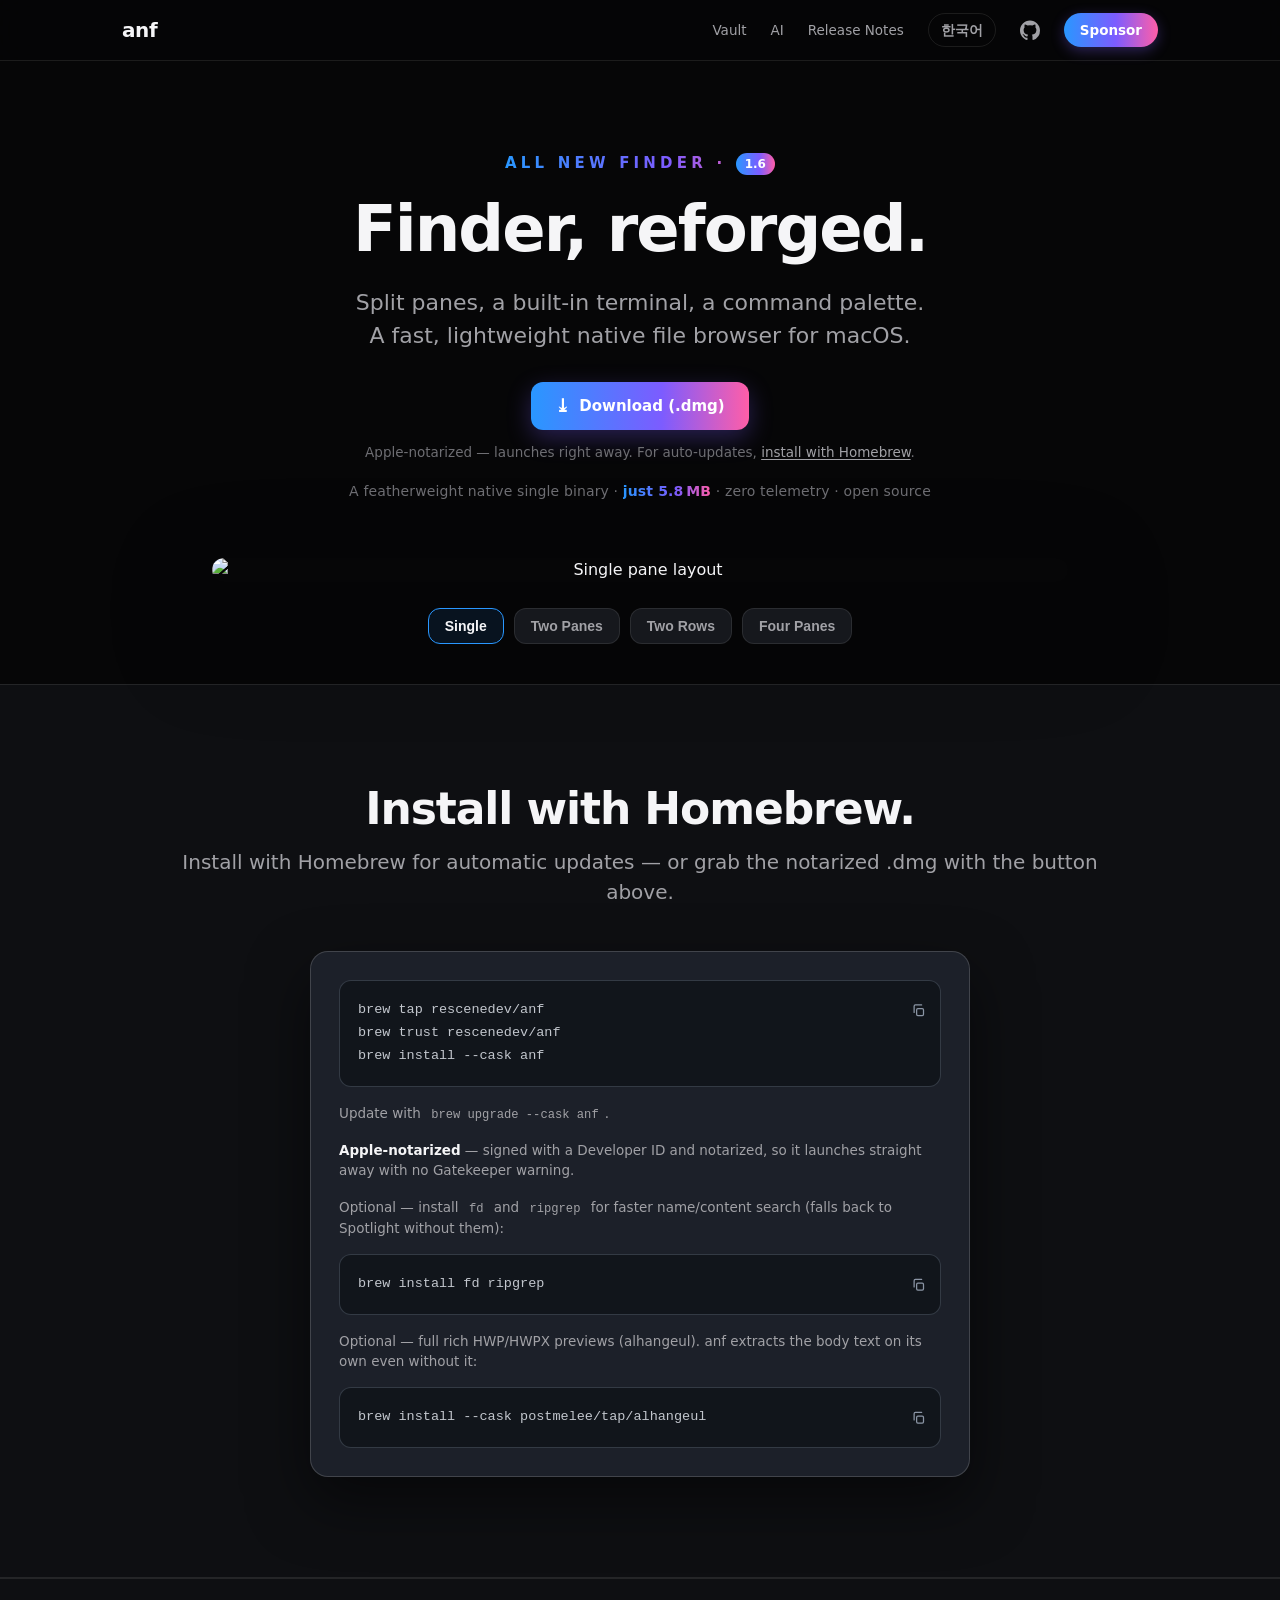
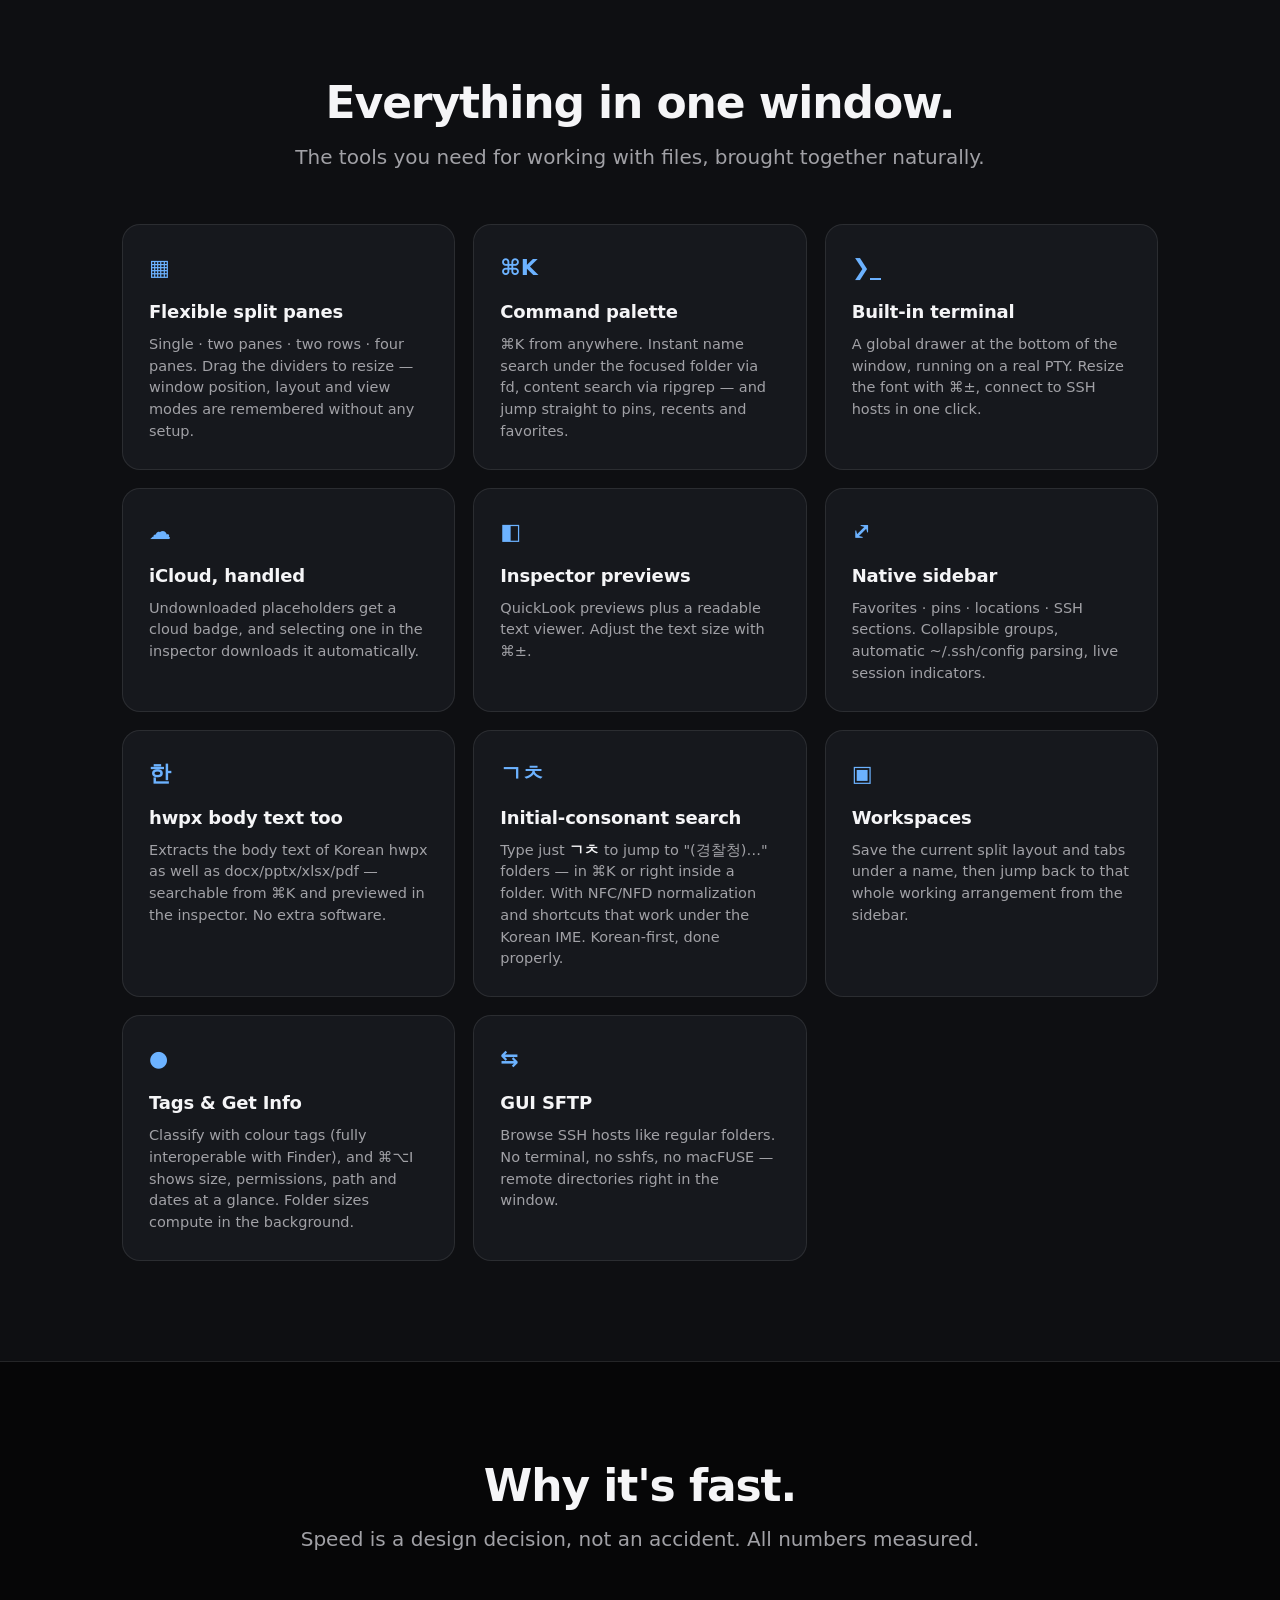
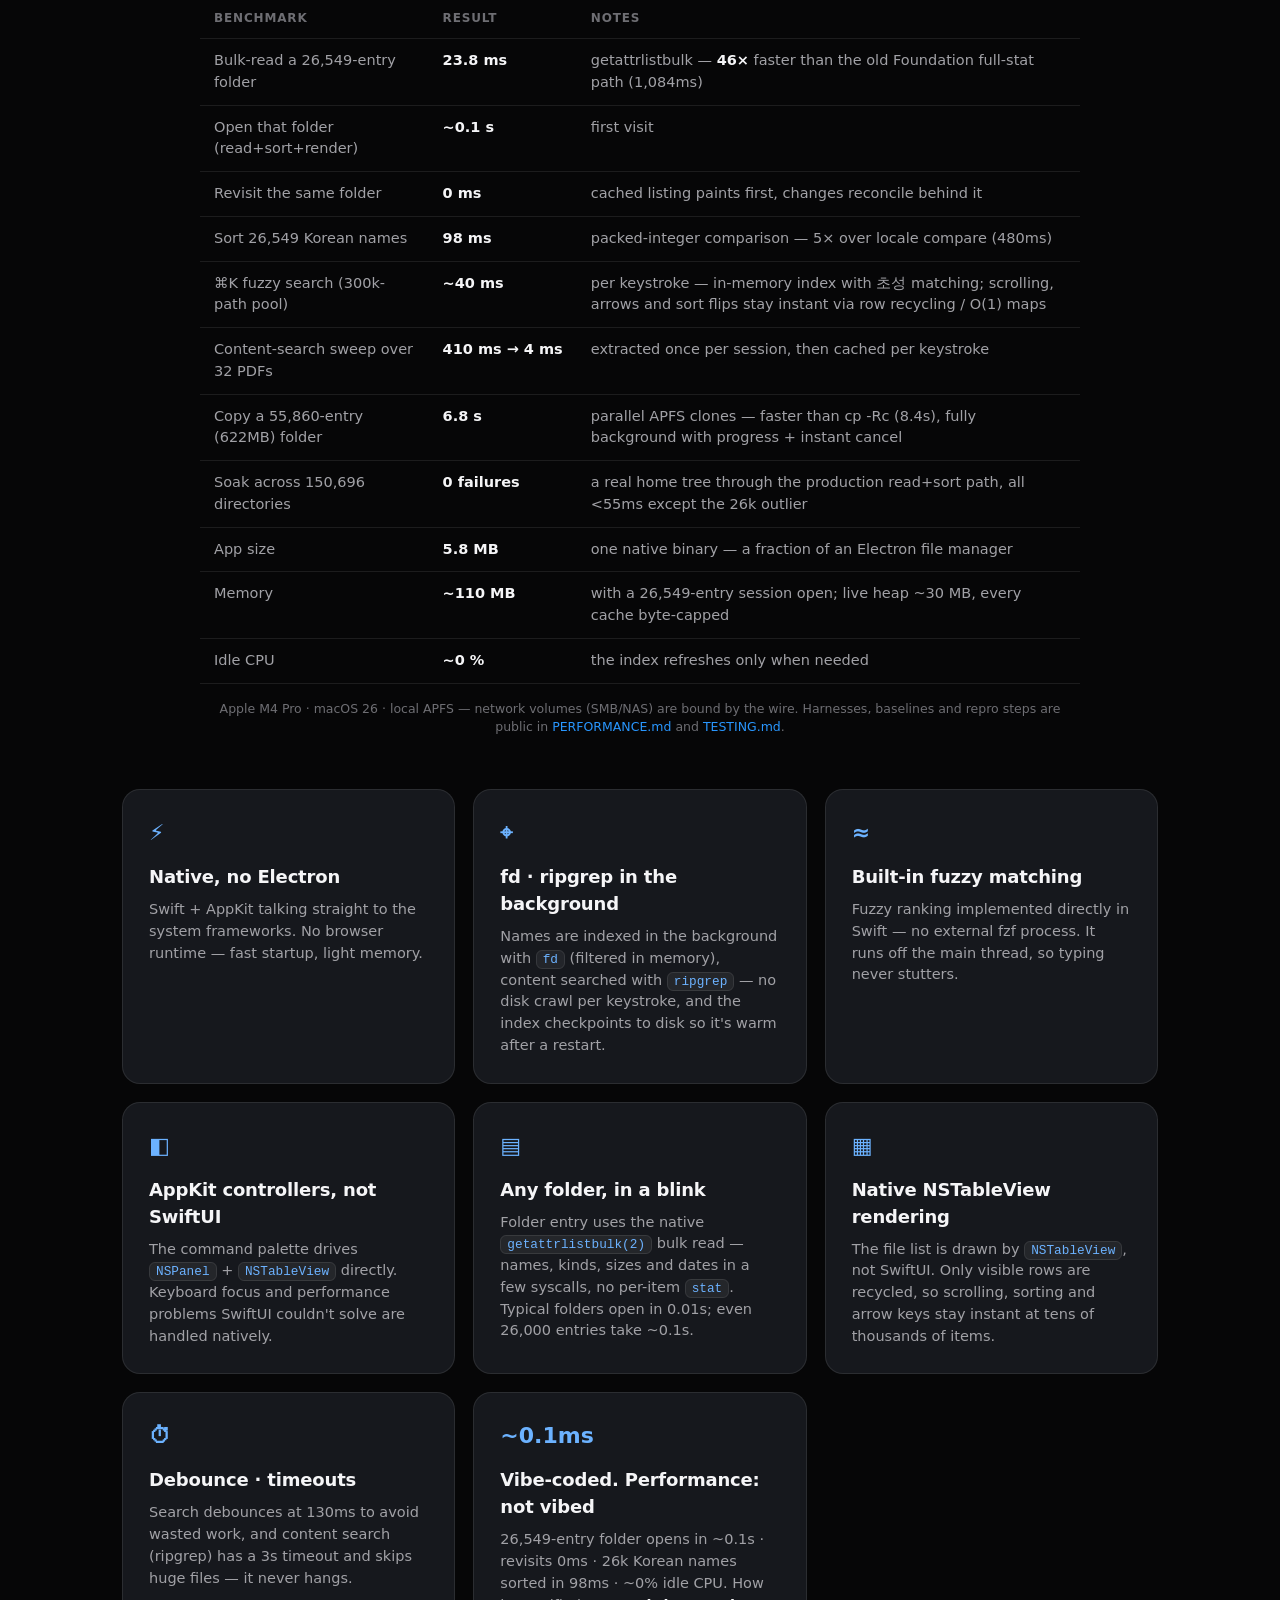
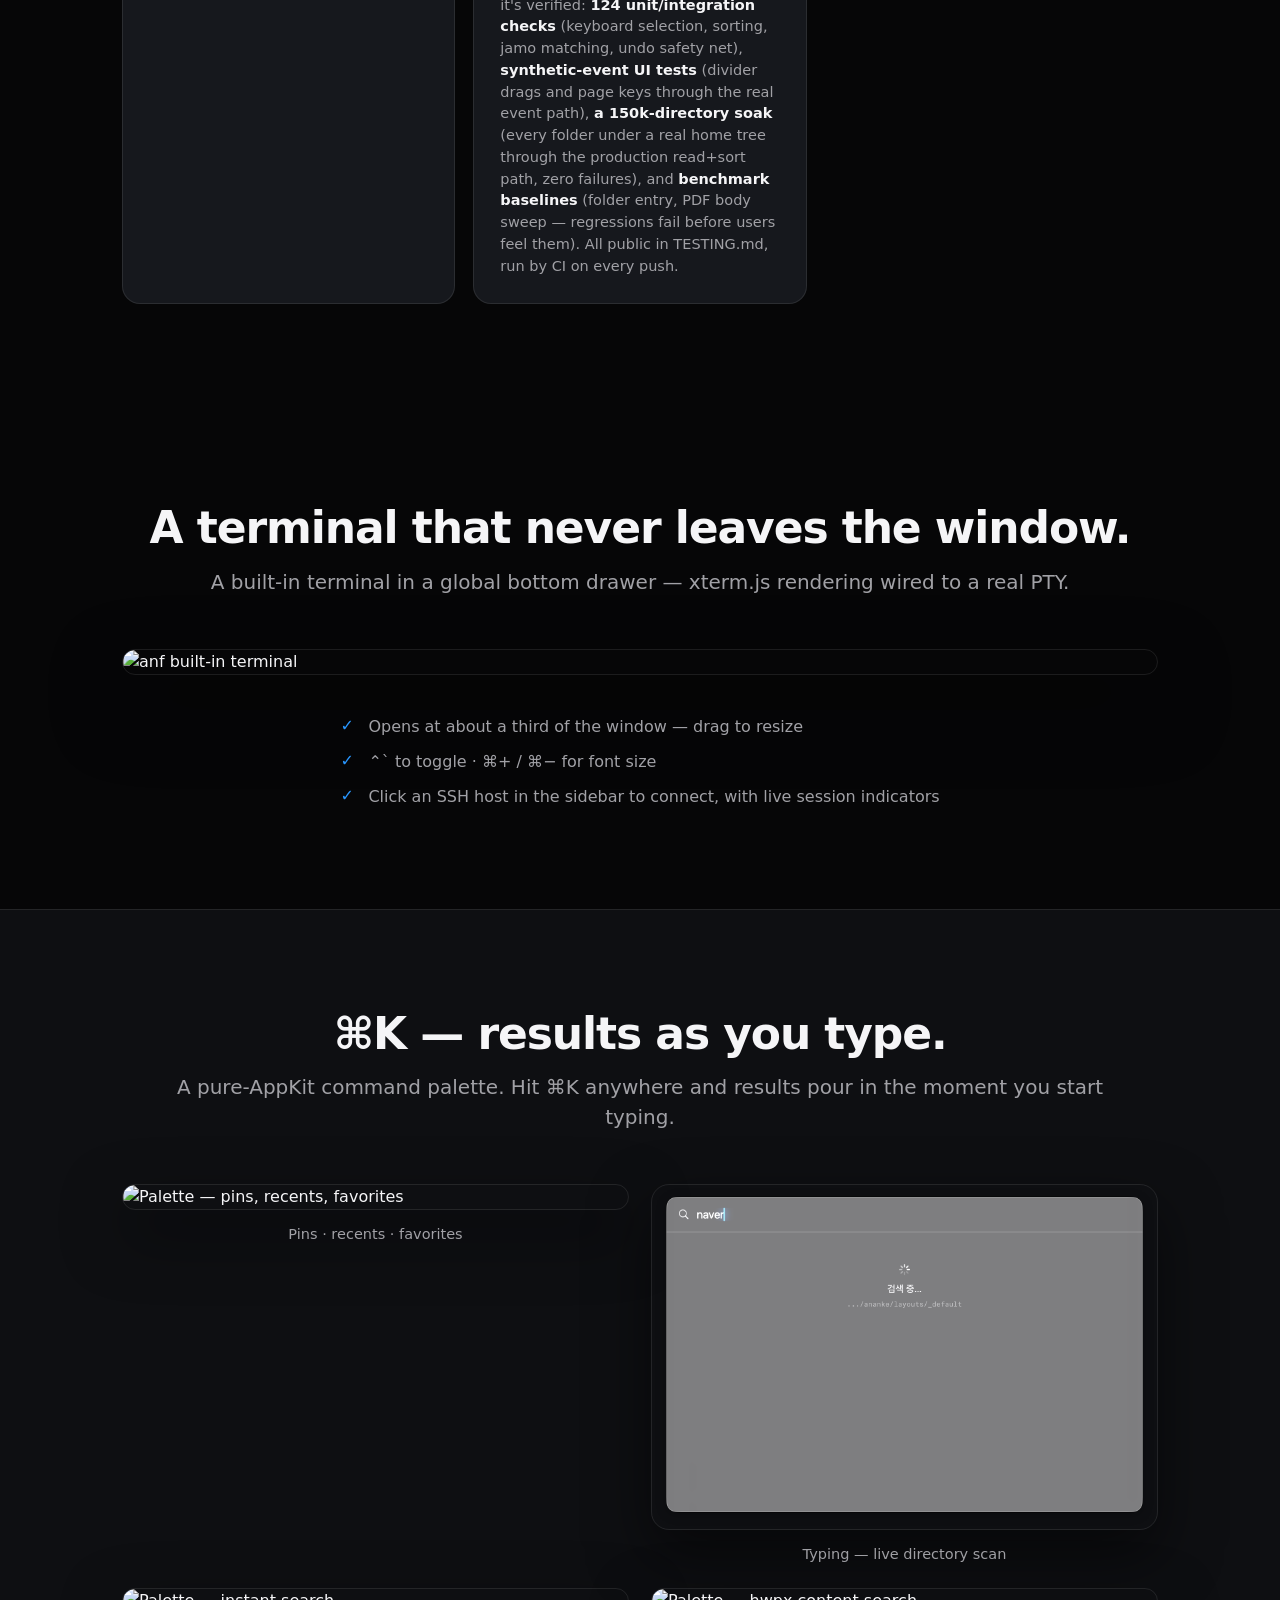
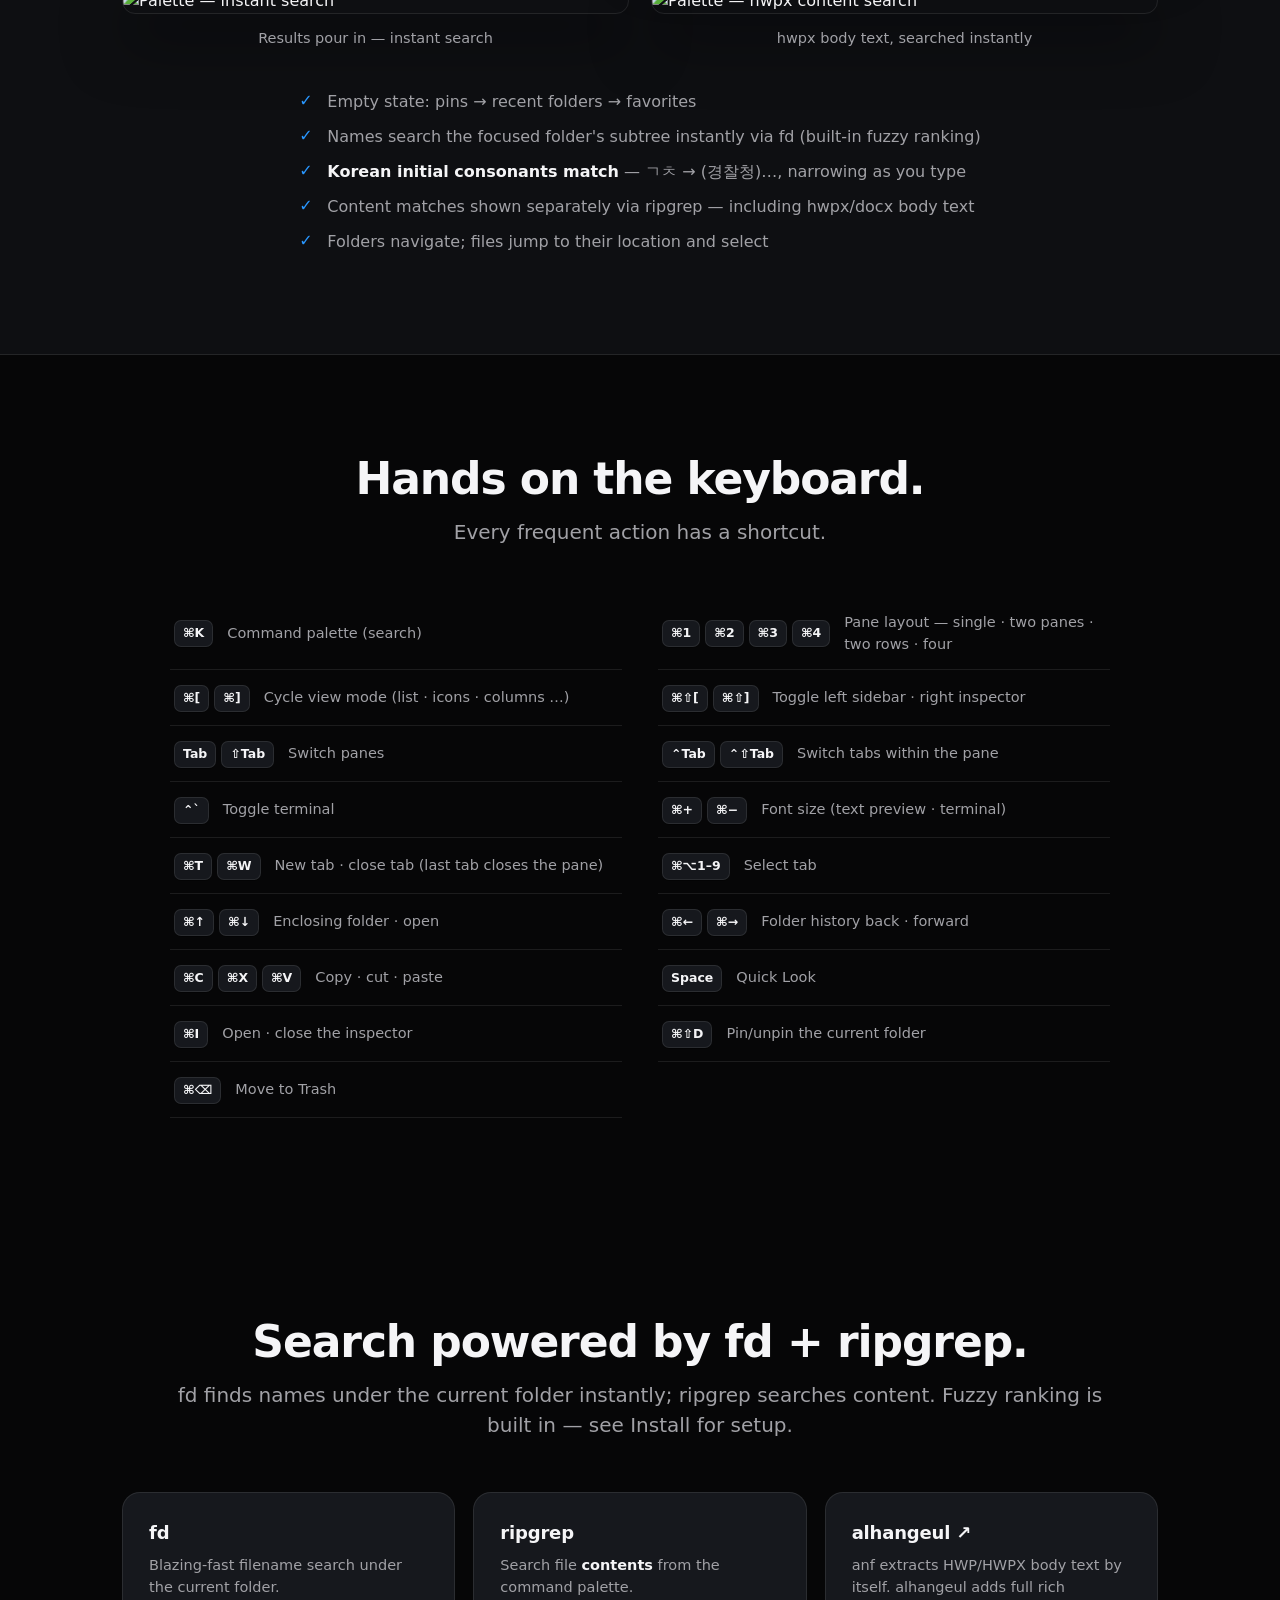
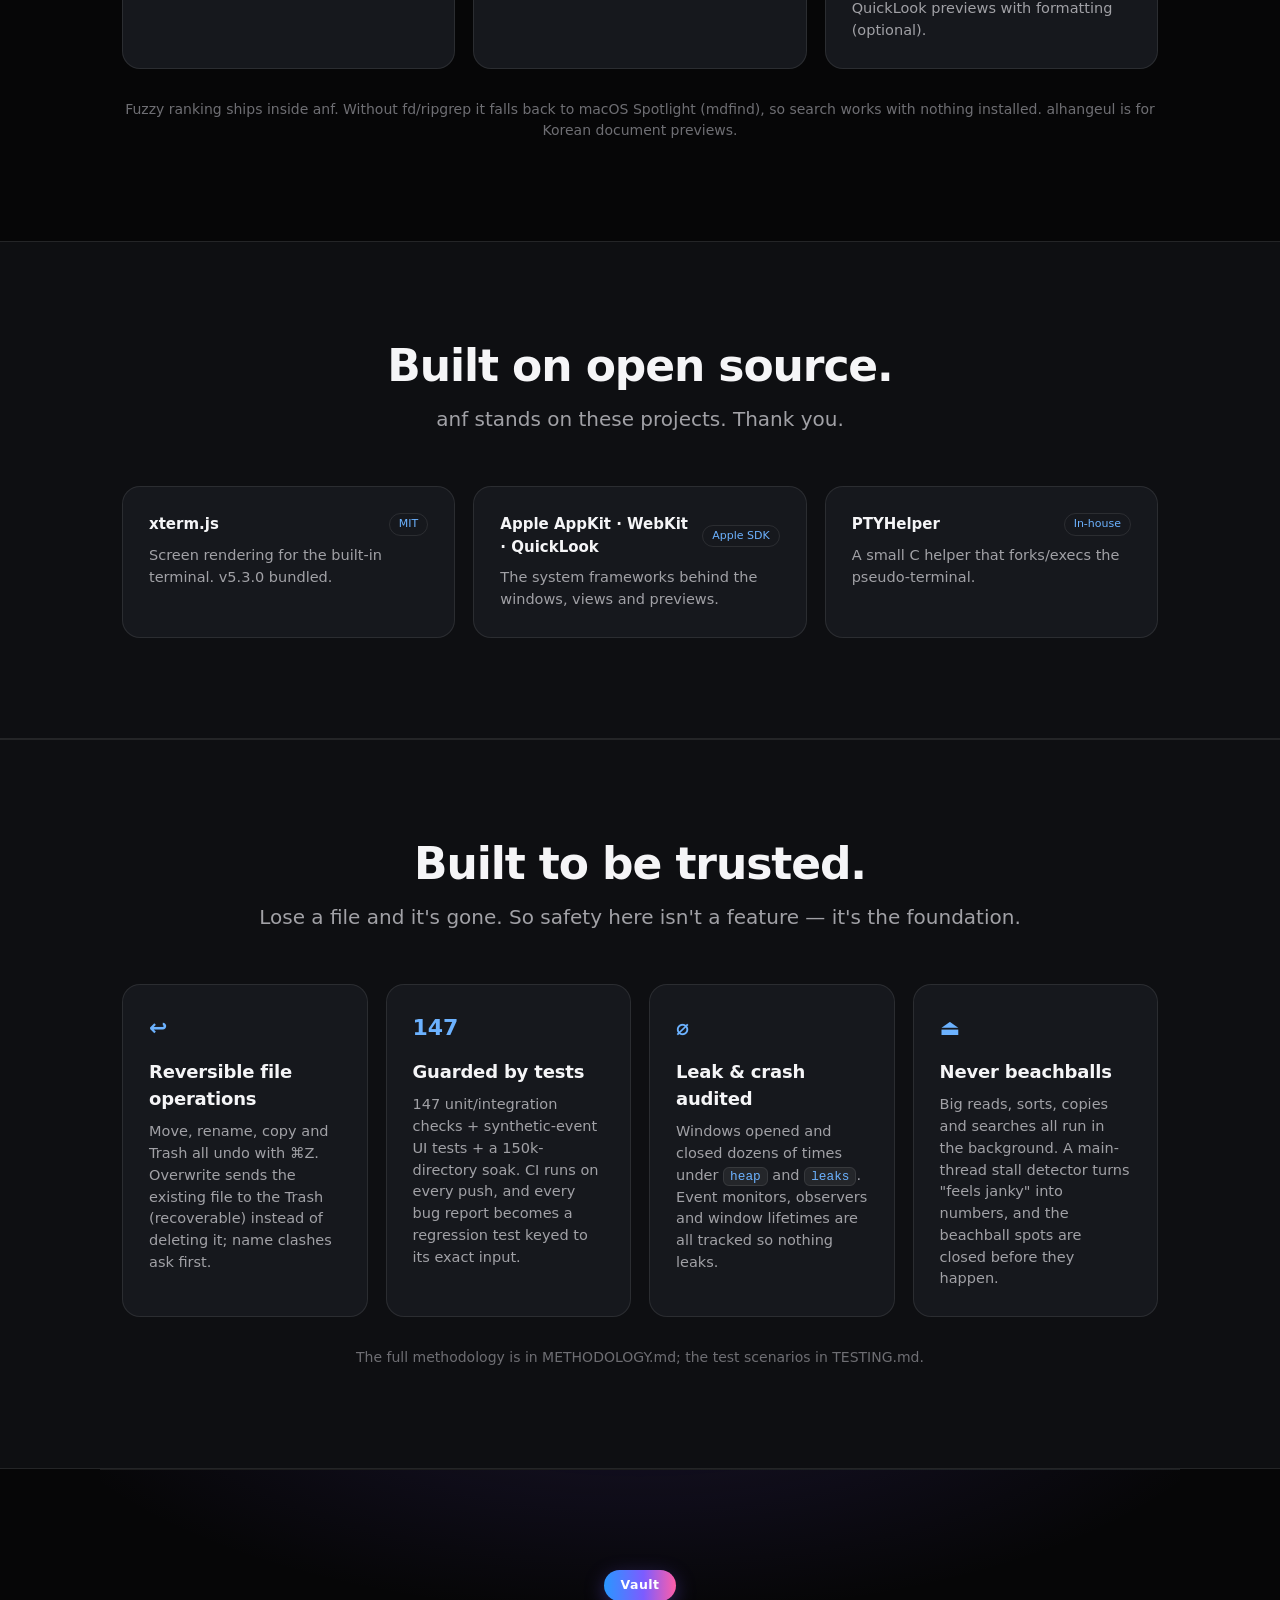
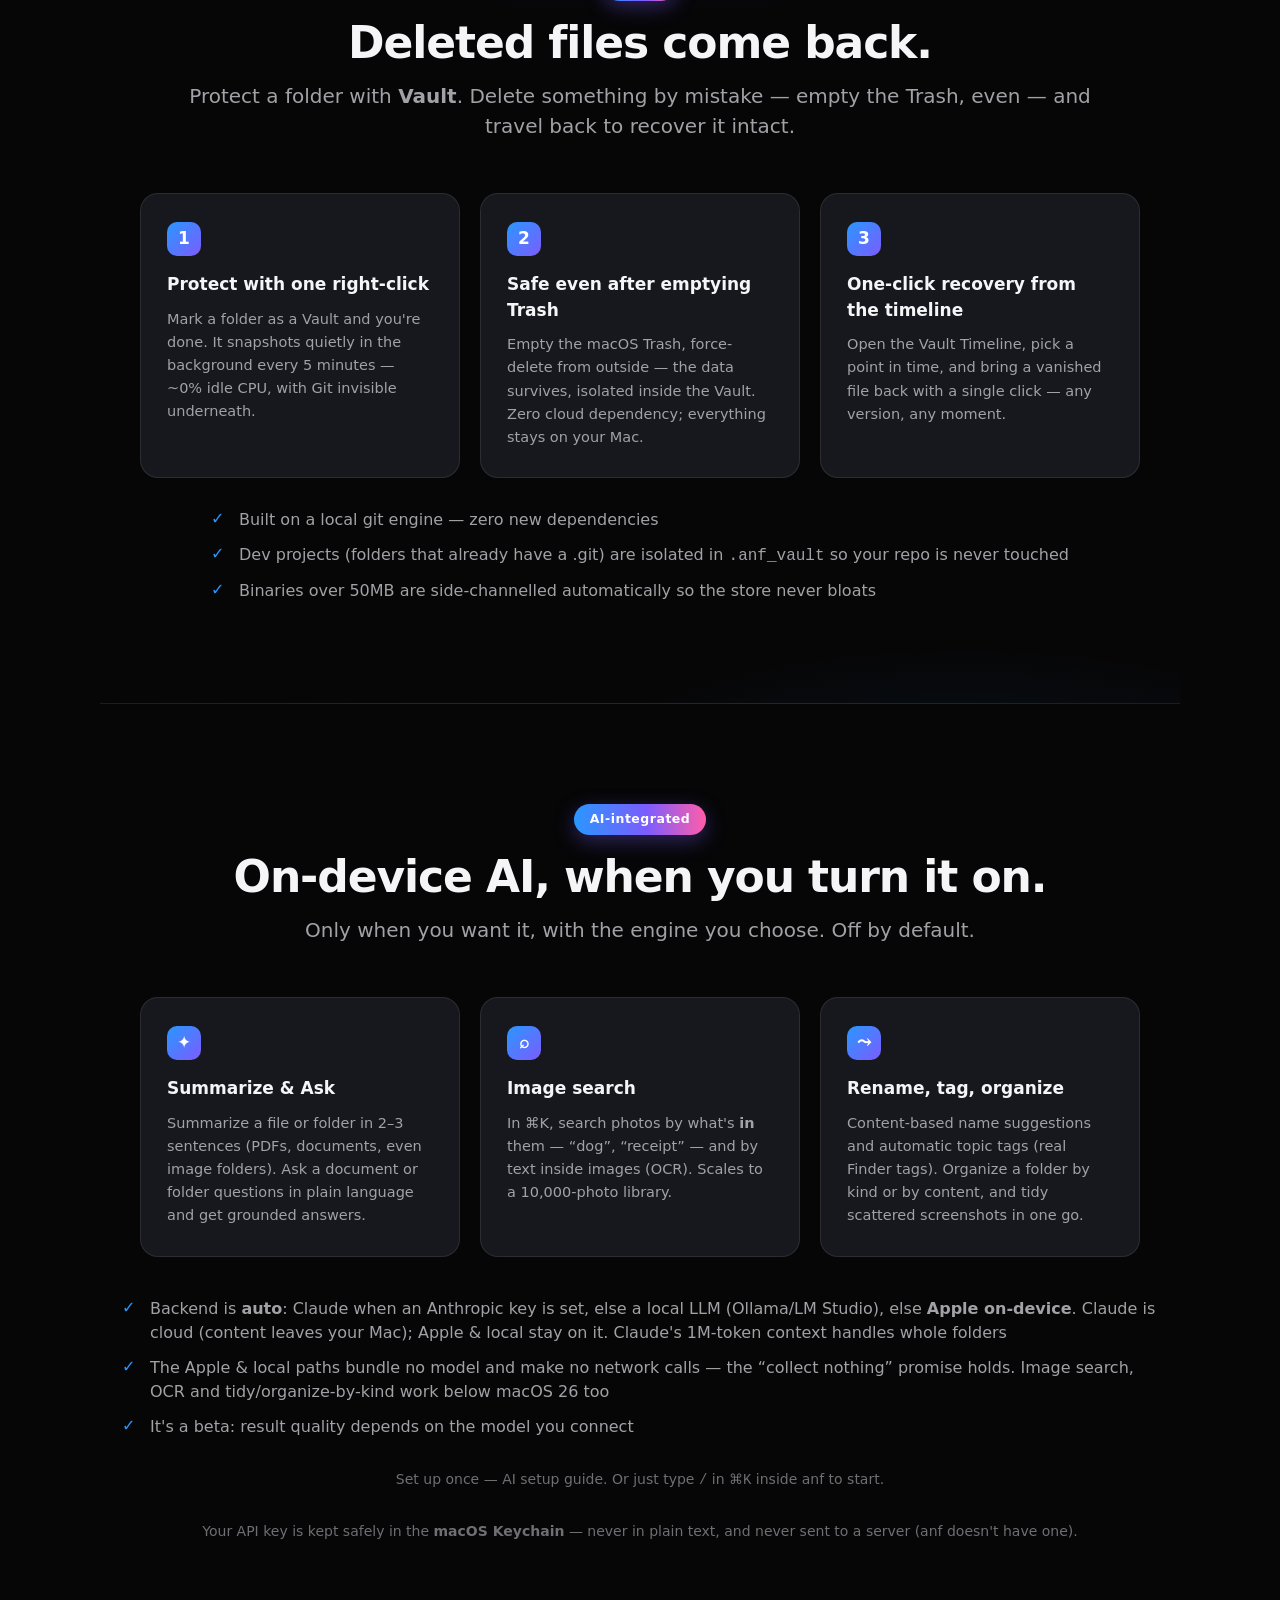
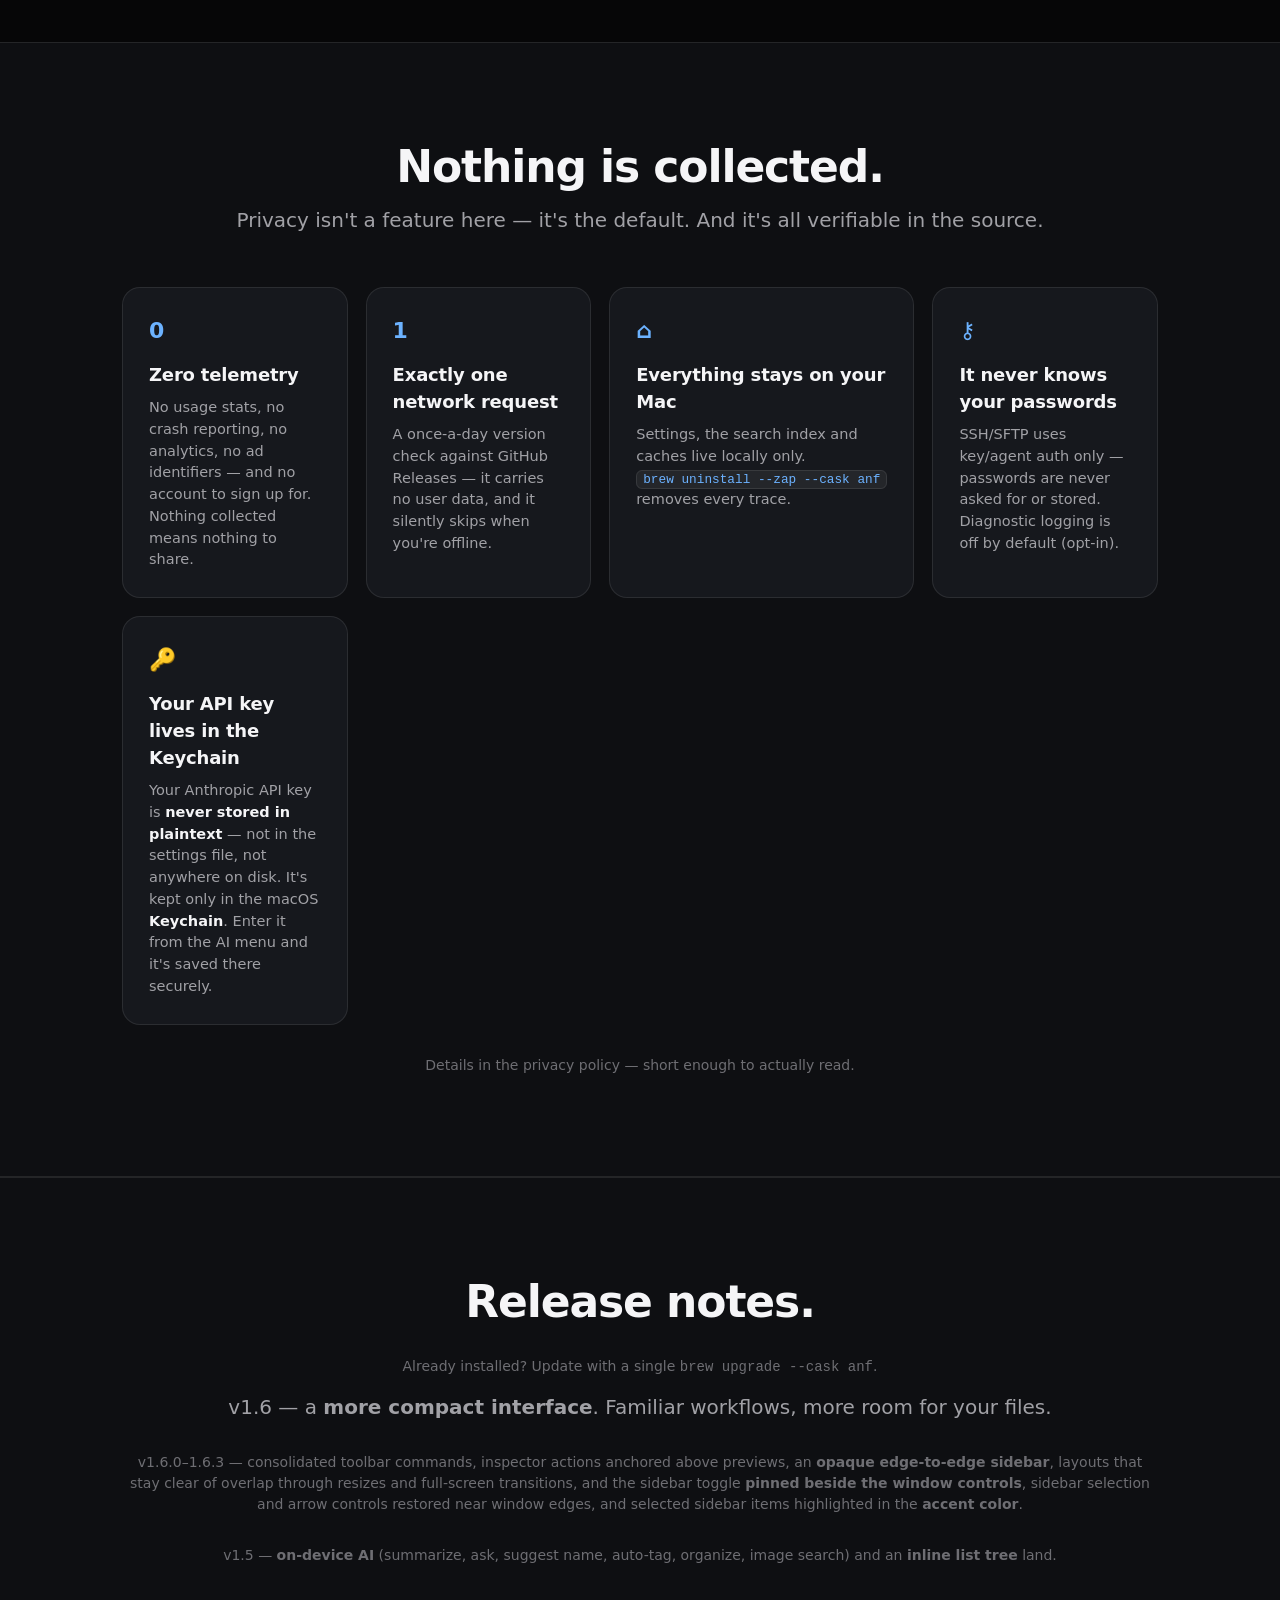
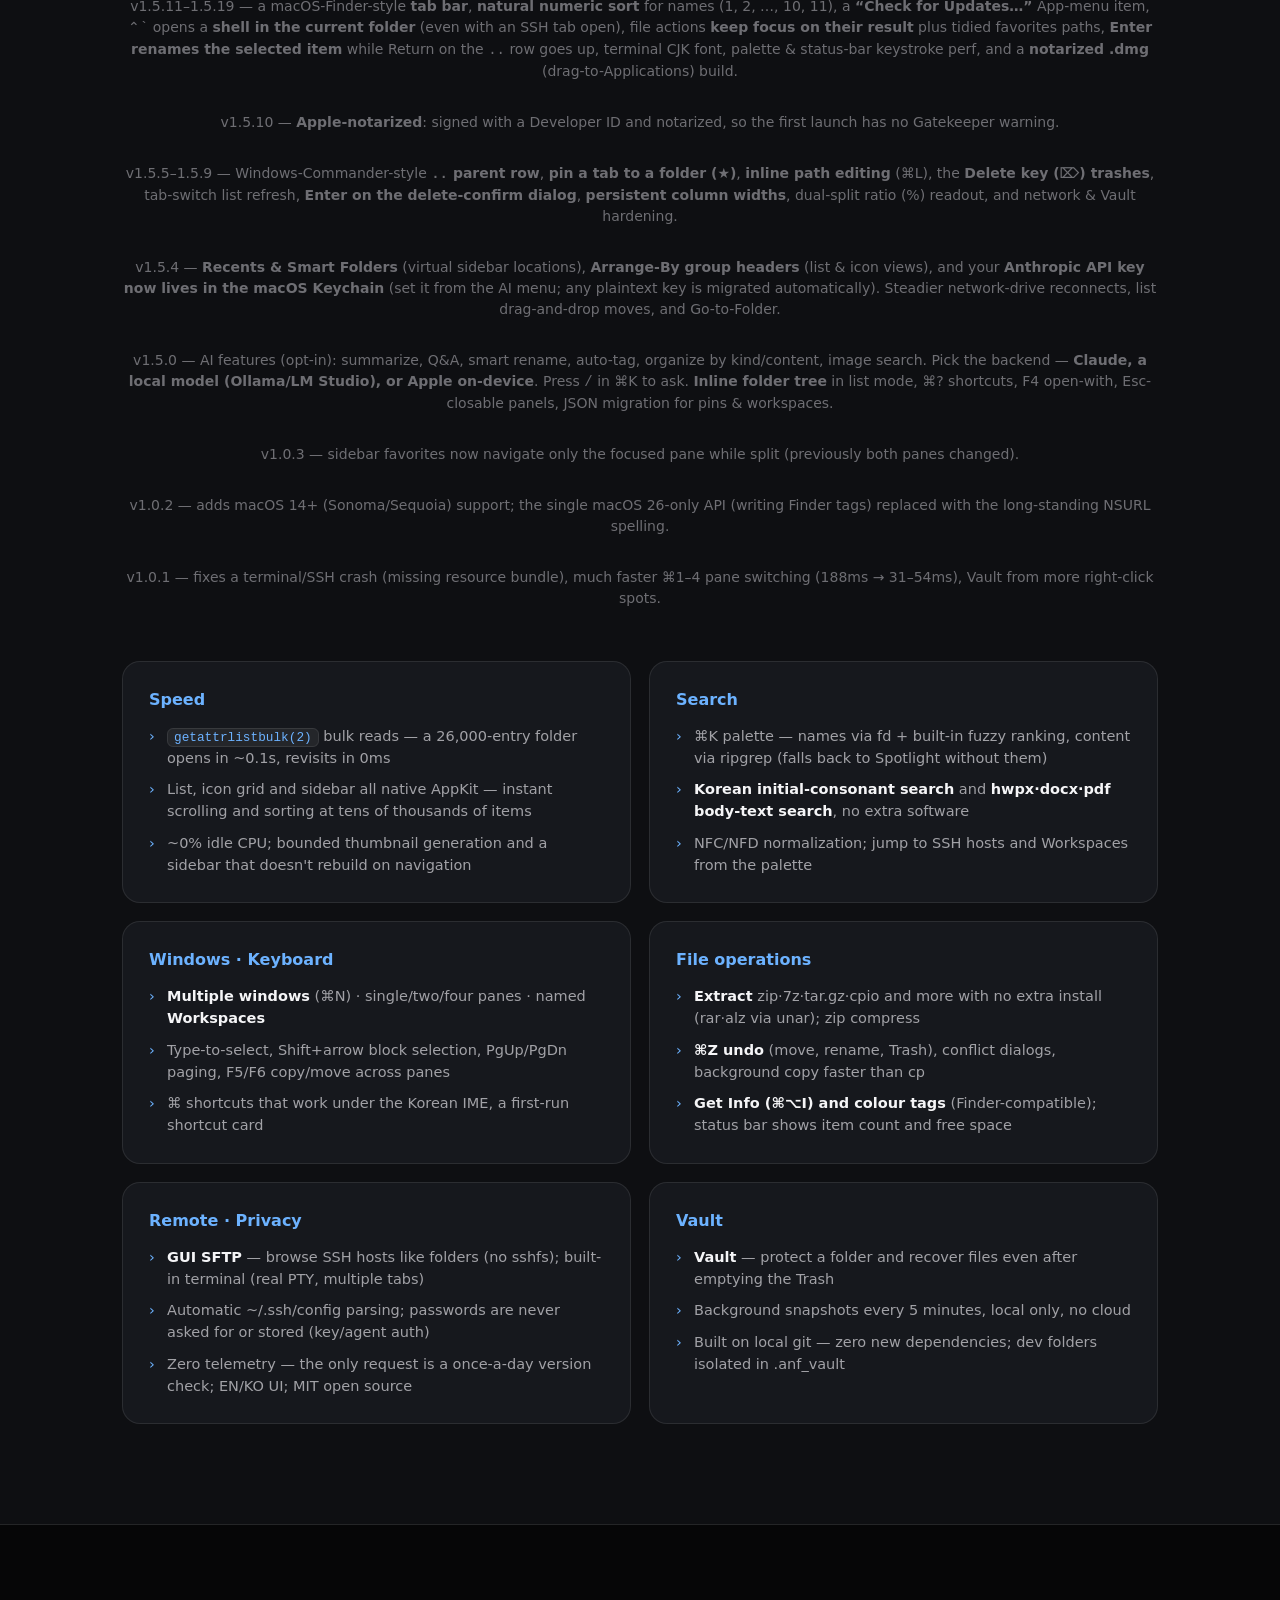
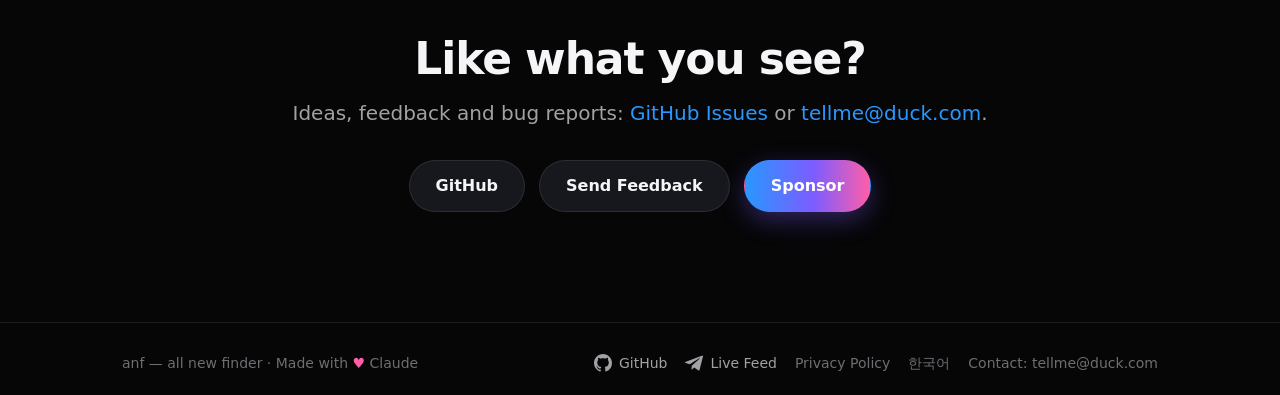
==== commit 4ea8df32: "docs: 랜딩 페이지 버전 표시를 1.6으로 갱신 Co-Authored-By: Claude Opus 5 (1M context) <noreply@anthropic.com> Clau" ====
--- a/docs/en/index.html
+++ b/docs/en/index.html
@@ -44,7 +44,7 @@
 
   <!-- Hero -->
   <section class="hero">
-    <p class="eyebrow">all new finder · <span class="ver-pill">1.5</span></p>
+    <p class="eyebrow">all new finder · <span class="ver-pill">1.6</span></p>
     <h1>Finder, reforged.</h1>
     <p class="lead">Split panes, a built-in terminal, a command palette.<br>A fast, lightweight native file browser for macOS.</p>
     <div class="hero-cta">
@@ -470,7 +470,9 @@
     <div class="band-inner">
       <h2 class="centered">Release notes.</h2>
       <p class="note centered">Already installed? Update with a single <code>brew upgrade --cask anf</code>.</p>
-      <p class="sub centered">v1.5 — <b>on-device AI</b> (summarize, ask, suggest name, auto-tag, organize, image search) and an <b>inline list tree</b> land.</p>
+      <p class="sub centered">v1.6 — a <b>more compact interface</b>. Familiar workflows, more room for your files.</p>
+      <p class="note centered">v1.6.0–1.6.3 — consolidated toolbar commands, inspector actions anchored above previews, an <b>opaque edge-to-edge sidebar</b>, layouts that stay clear of overlap through resizes and full-screen transitions, and the sidebar toggle <b>pinned beside the window controls</b>, sidebar selection and arrow controls restored near window edges, and selected sidebar items highlighted in the <b>accent color</b>.</p>
+      <p class="note centered">v1.5 — <b>on-device AI</b> (summarize, ask, suggest name, auto-tag, organize, image search) and an <b>inline list tree</b> land.</p>
       <p class="note centered">v1.5.11–1.5.19 — a macOS-Finder-style <b>tab bar</b>, <b>natural numeric sort</b> for names (1, 2, …, 10, 11), a <b>“Check for Updates…”</b> App-menu item, <code>⌃`</code> opens a <b>shell in the current folder</b> (even with an SSH tab open), file actions <b>keep focus on their result</b> plus tidied favorites paths, <b>Enter renames the selected item</b> while Return on the <code>..</code> row goes up, terminal CJK font, palette &amp; status-bar keystroke perf, and a <b>notarized .dmg</b> (drag-to-Applications) build.</p>
       <p class="note centered">v1.5.10 — <b>Apple-notarized</b>: signed with a Developer ID and notarized, so the first launch has no Gatekeeper warning.</p>
       <p class="note centered">v1.5.5–1.5.9 — Windows-Commander-style <b><code>..</code> parent row</b>, <b>pin a tab to a folder (★)</b>, <b>inline path editing</b> (⌘L), the <b>Delete key (⌦) trashes</b>, tab-switch list refresh, <b>Enter on the delete-confirm dialog</b>, <b>persistent column widths</b>, dual-split ratio (%) readout, and network &amp; Vault hardening.</p>
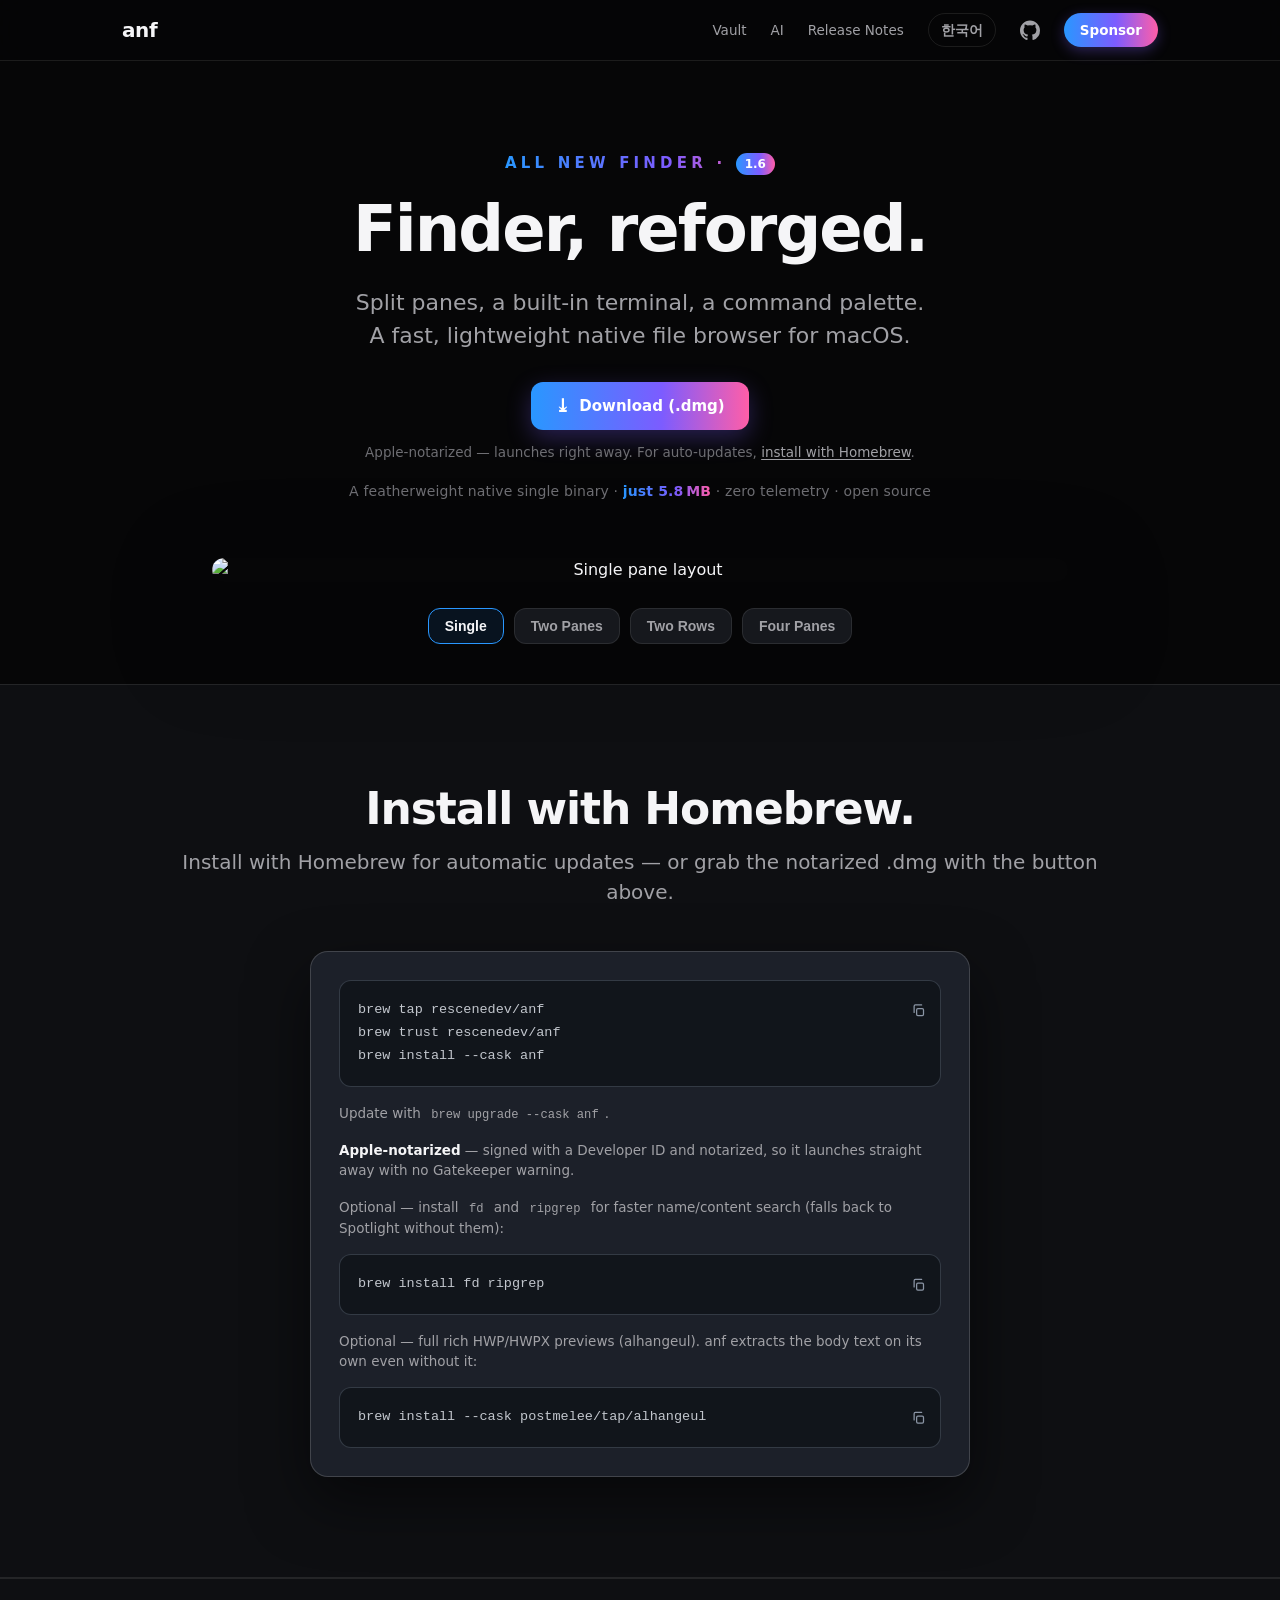
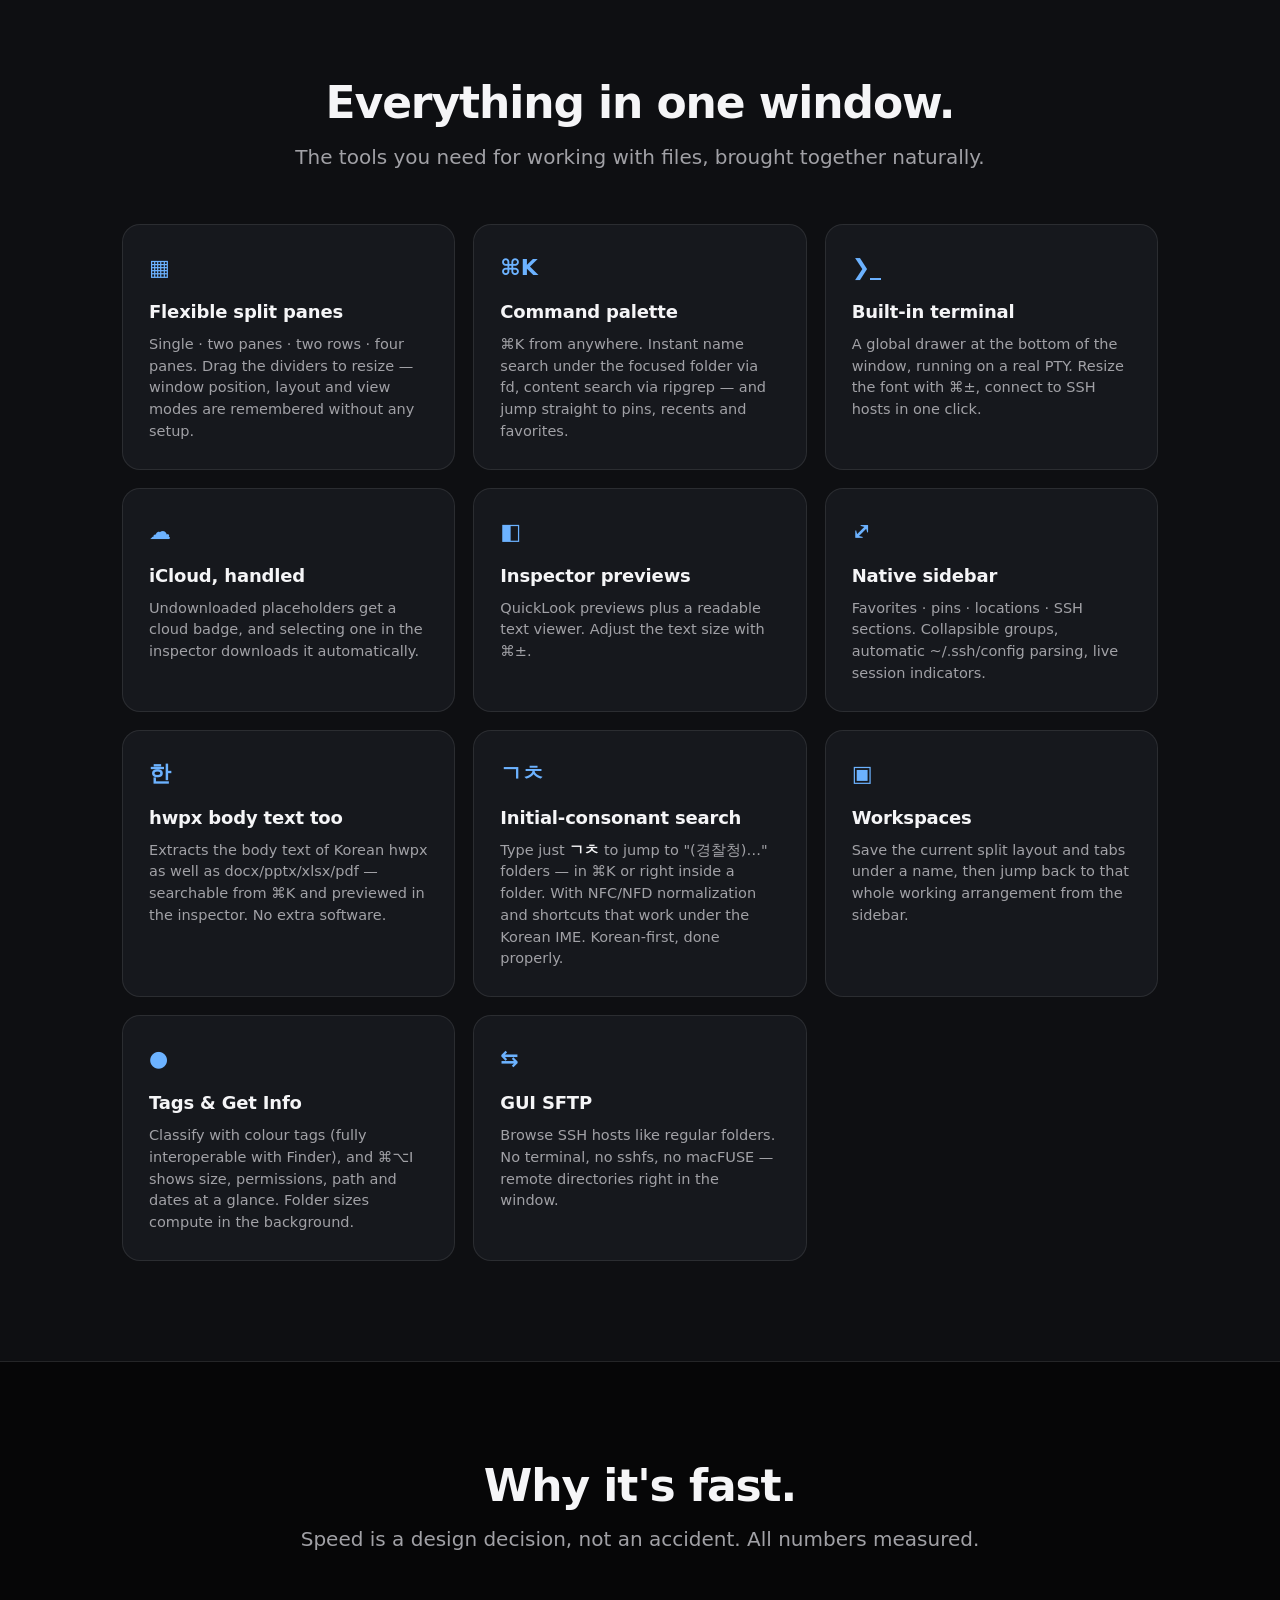
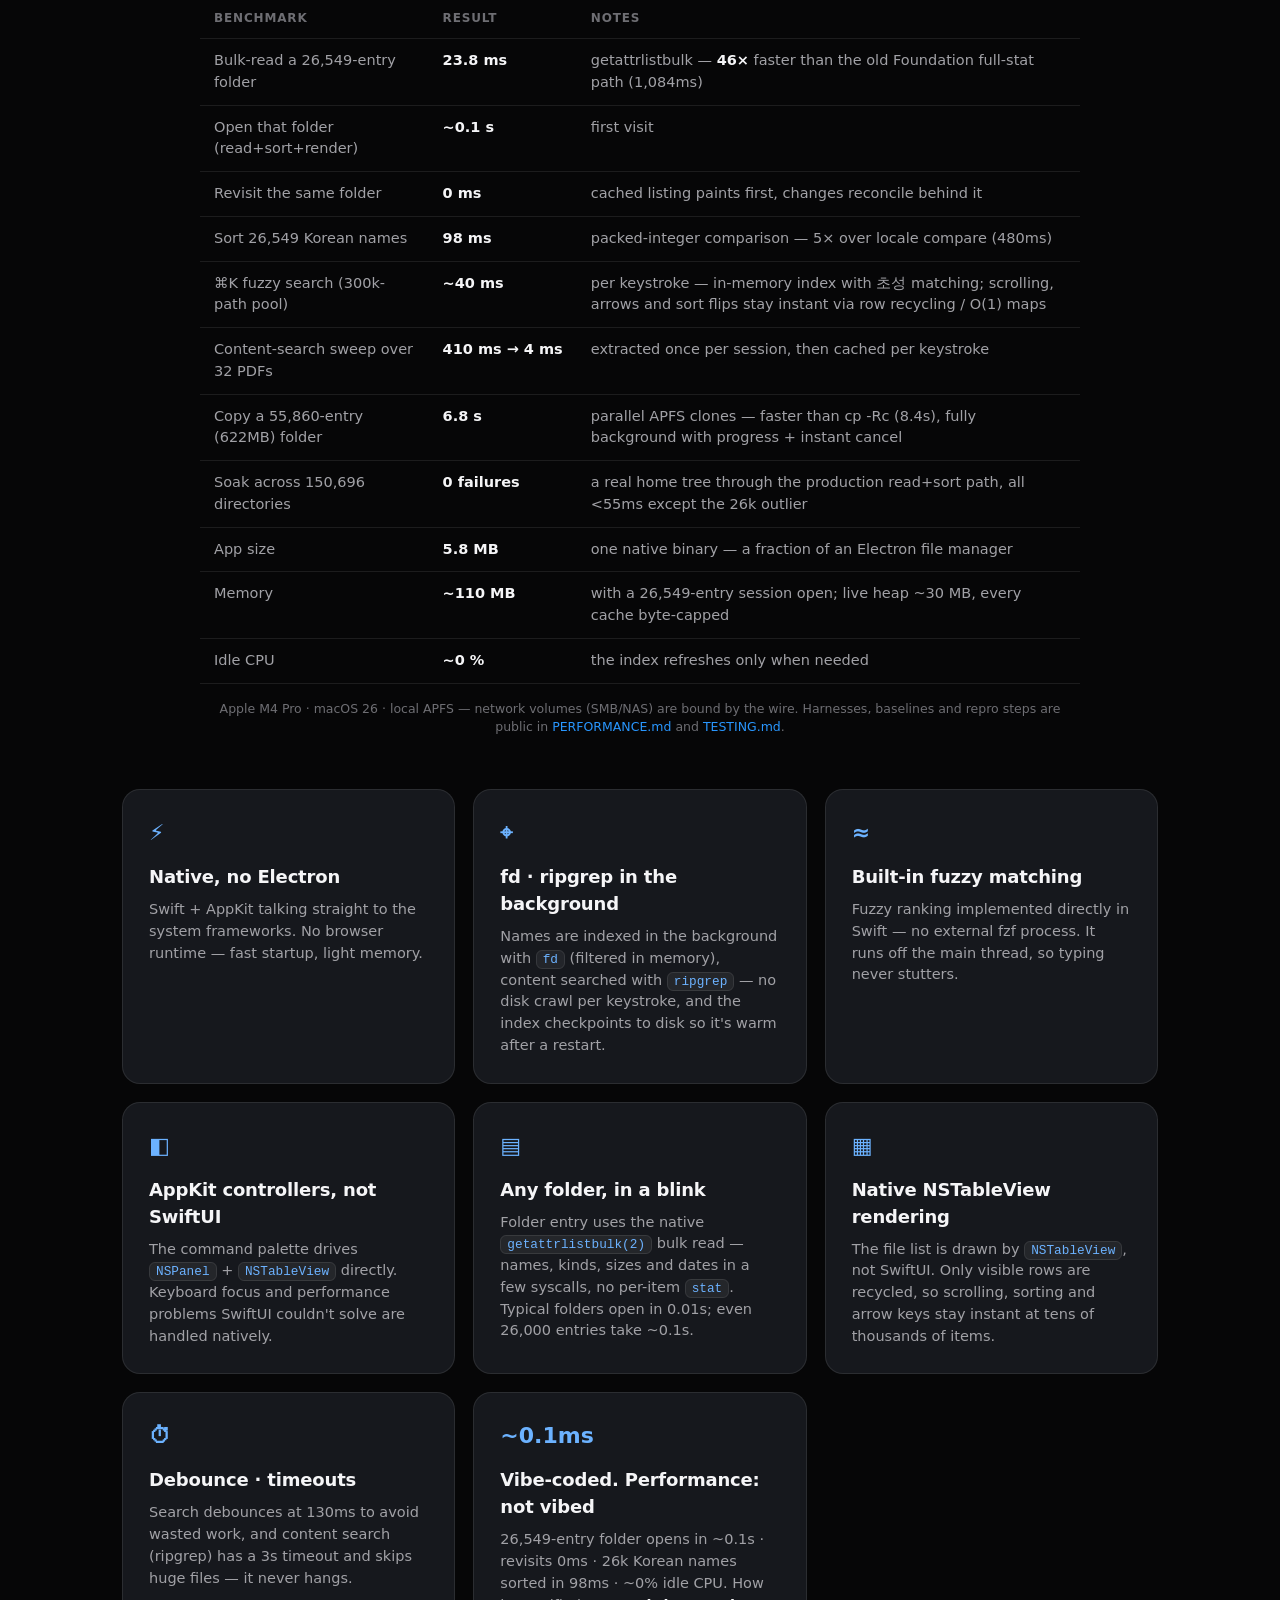
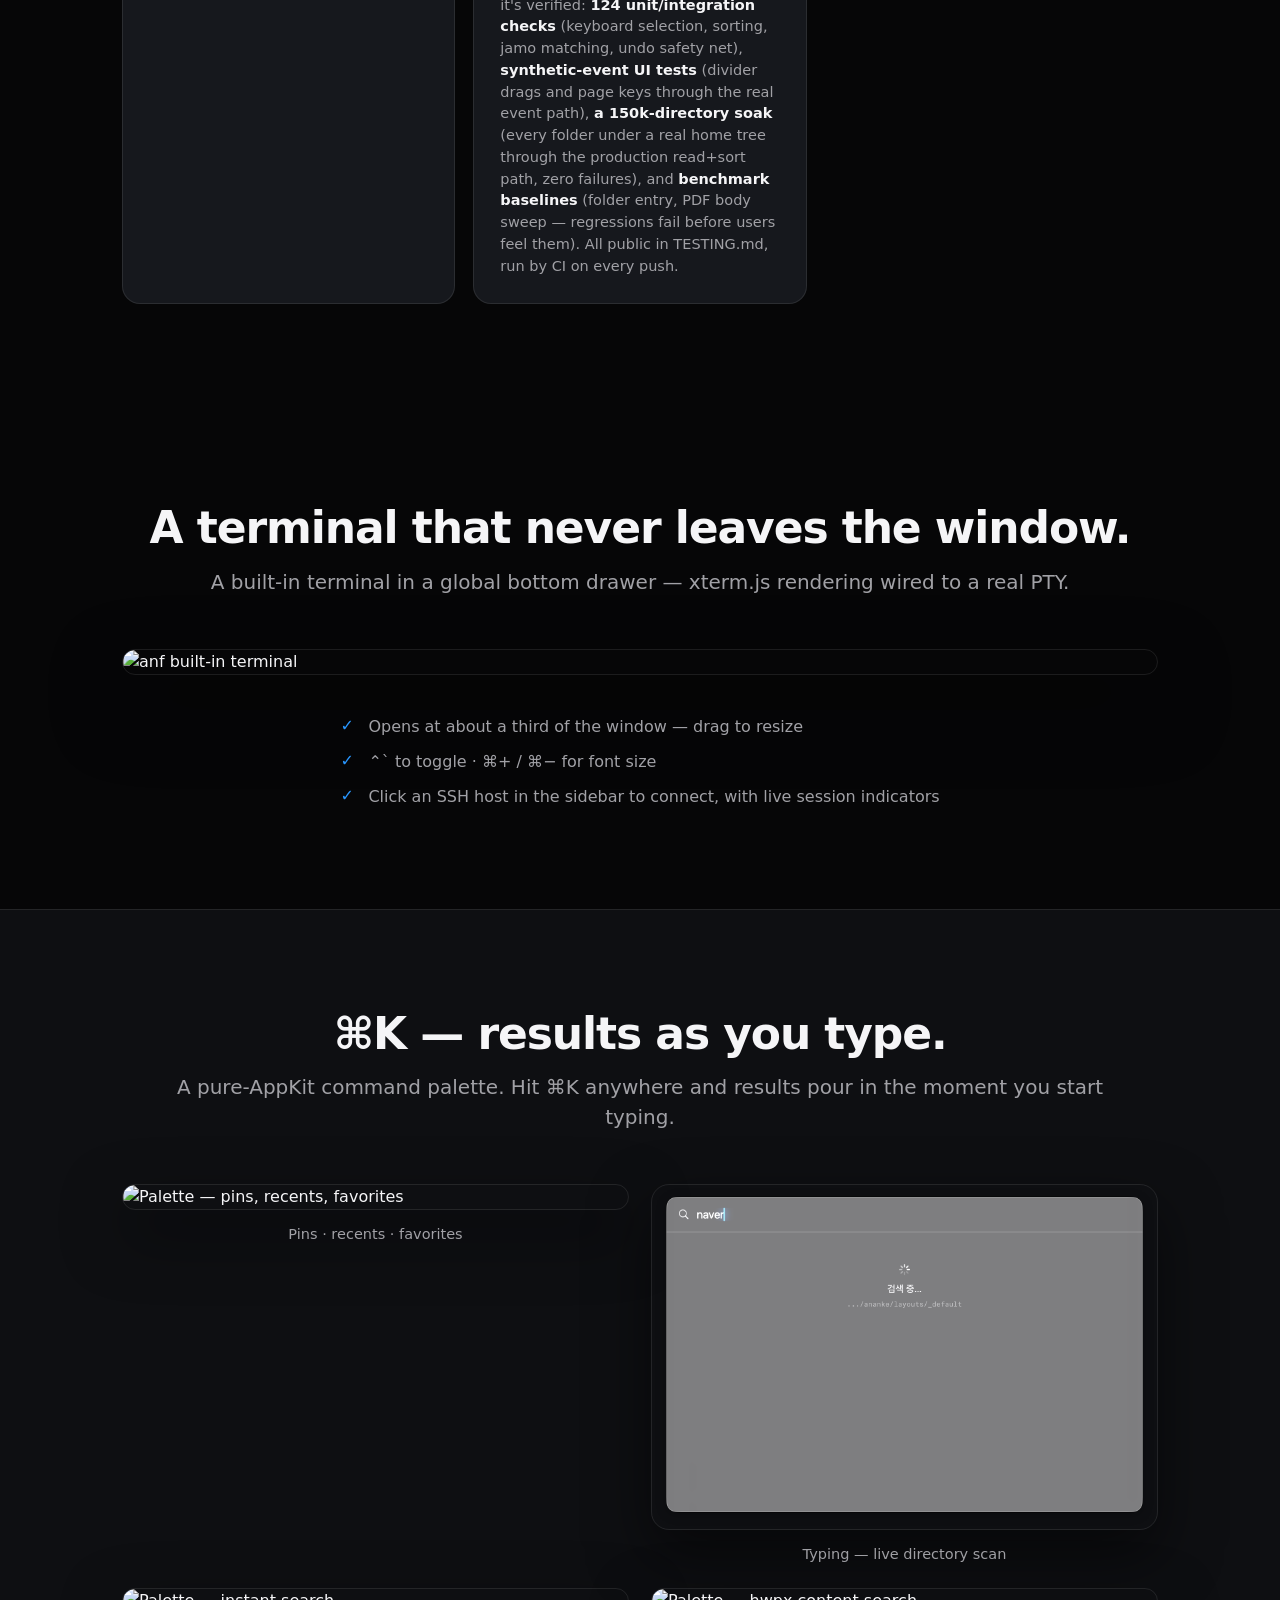
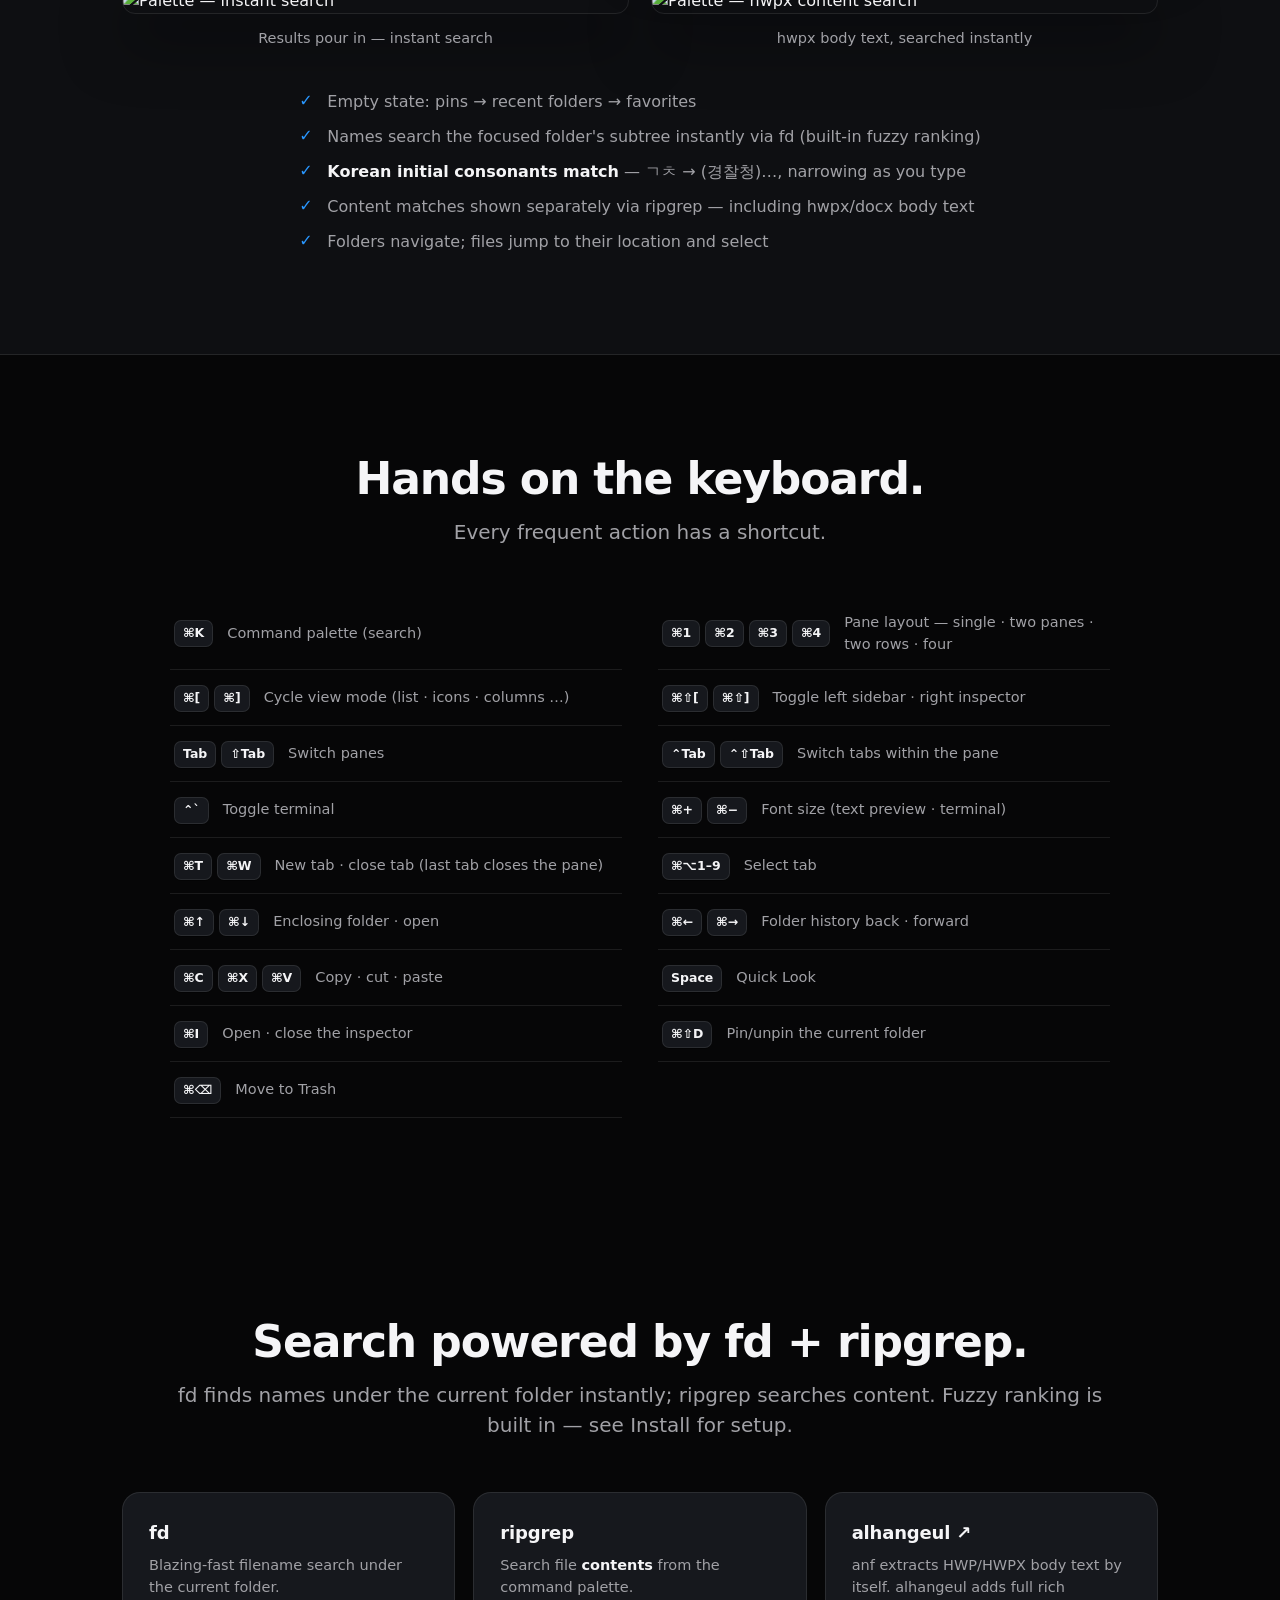
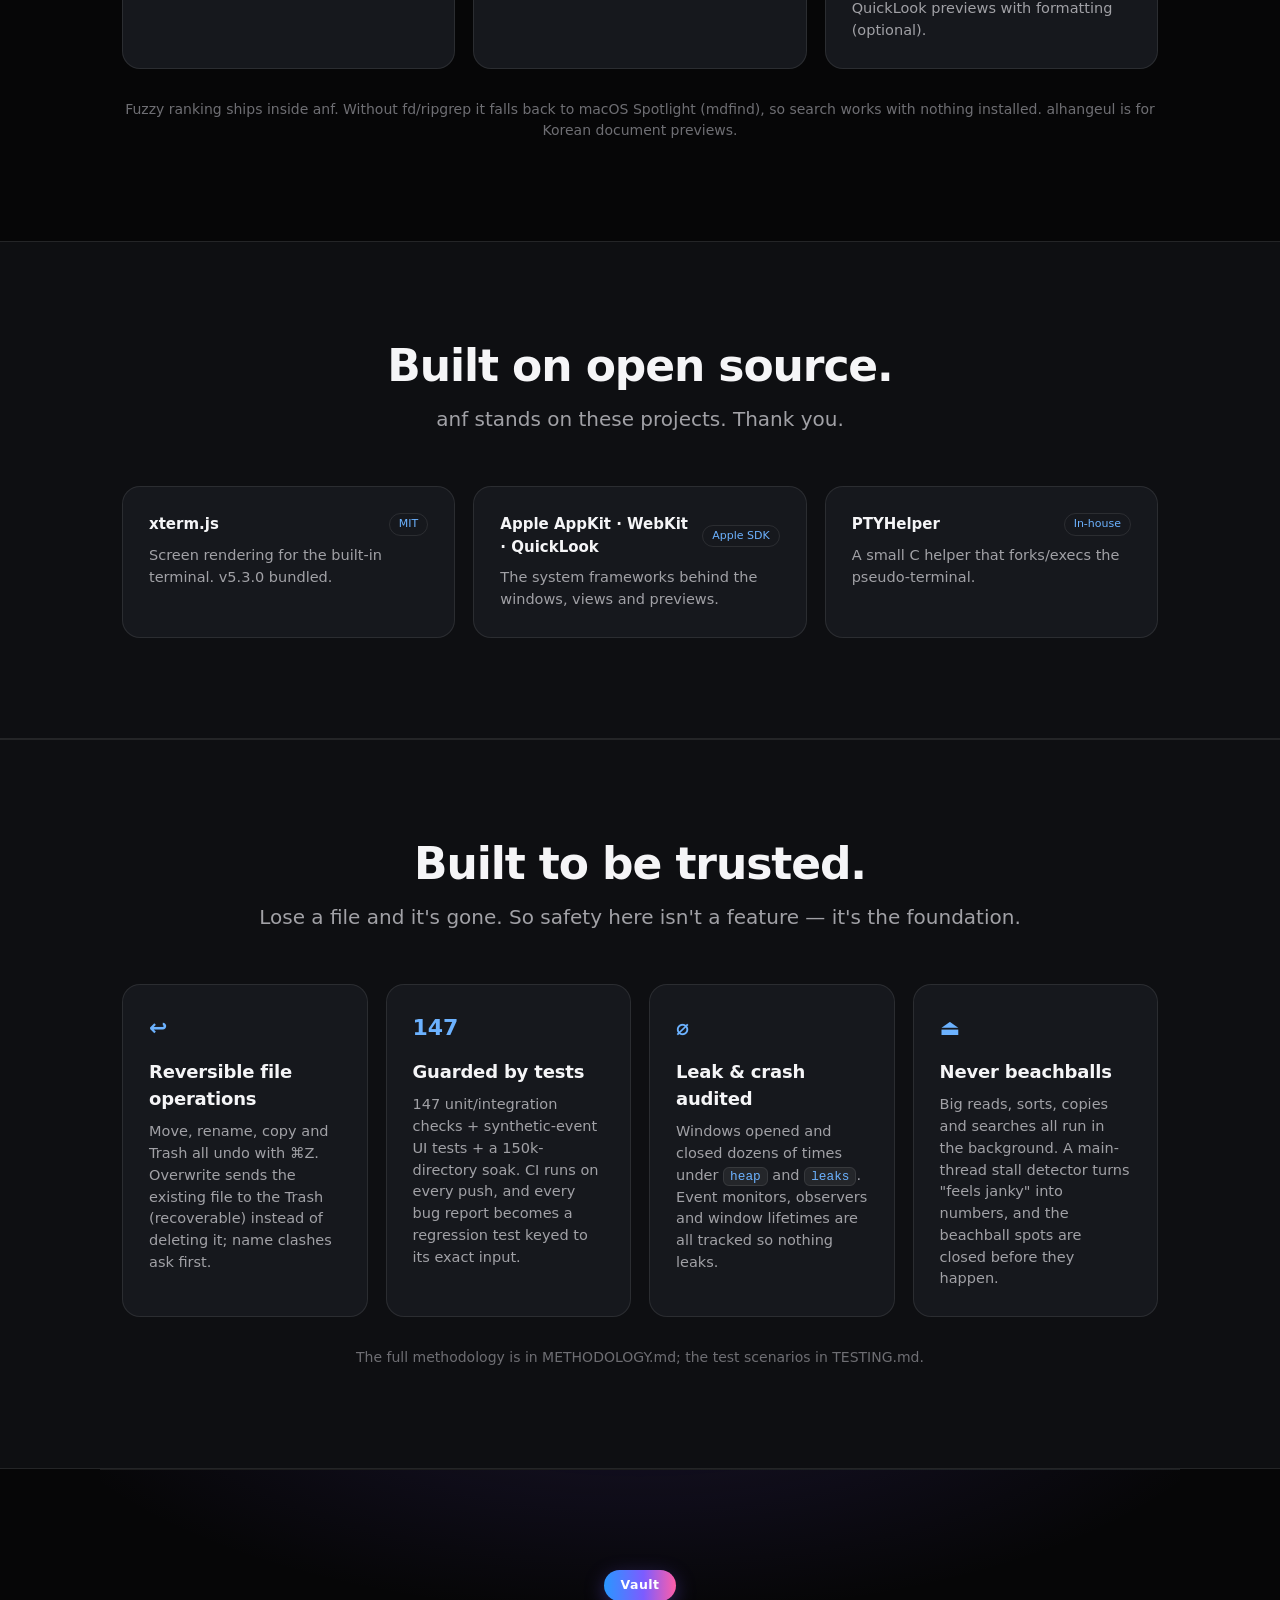
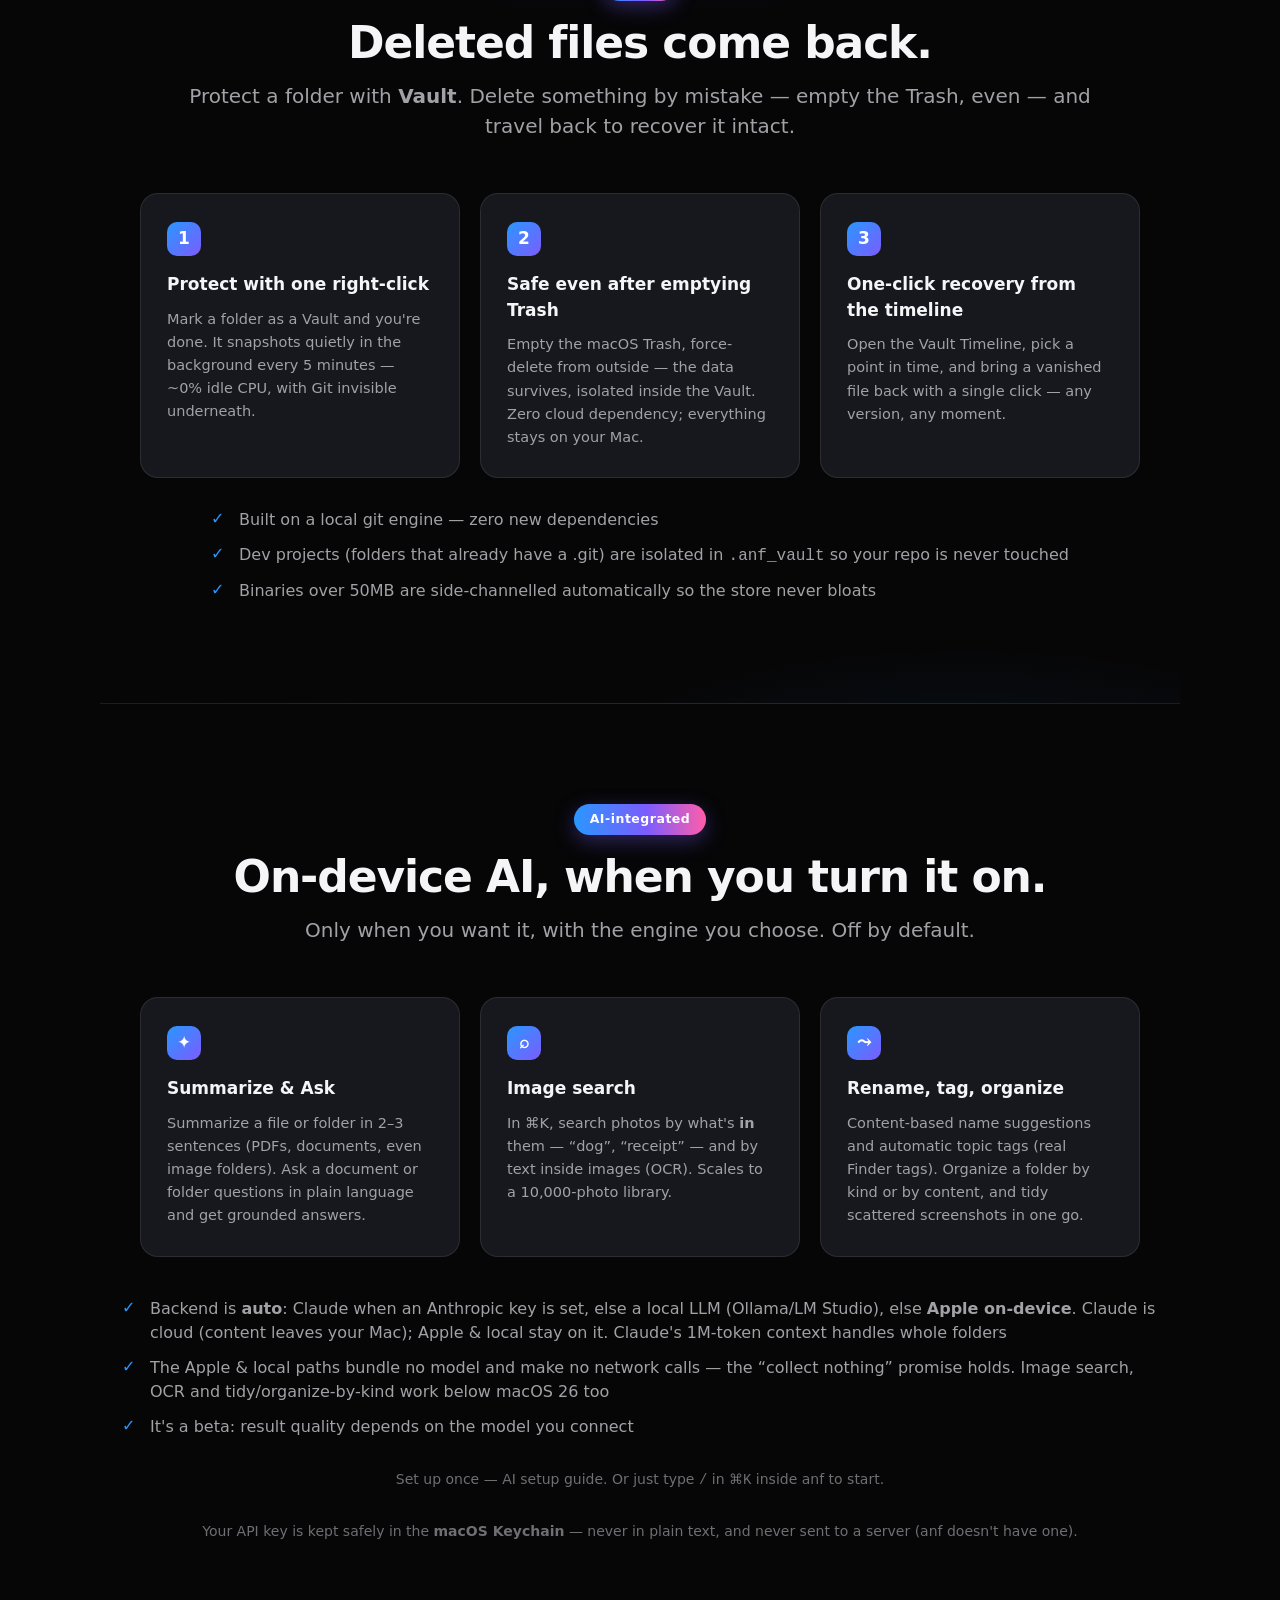
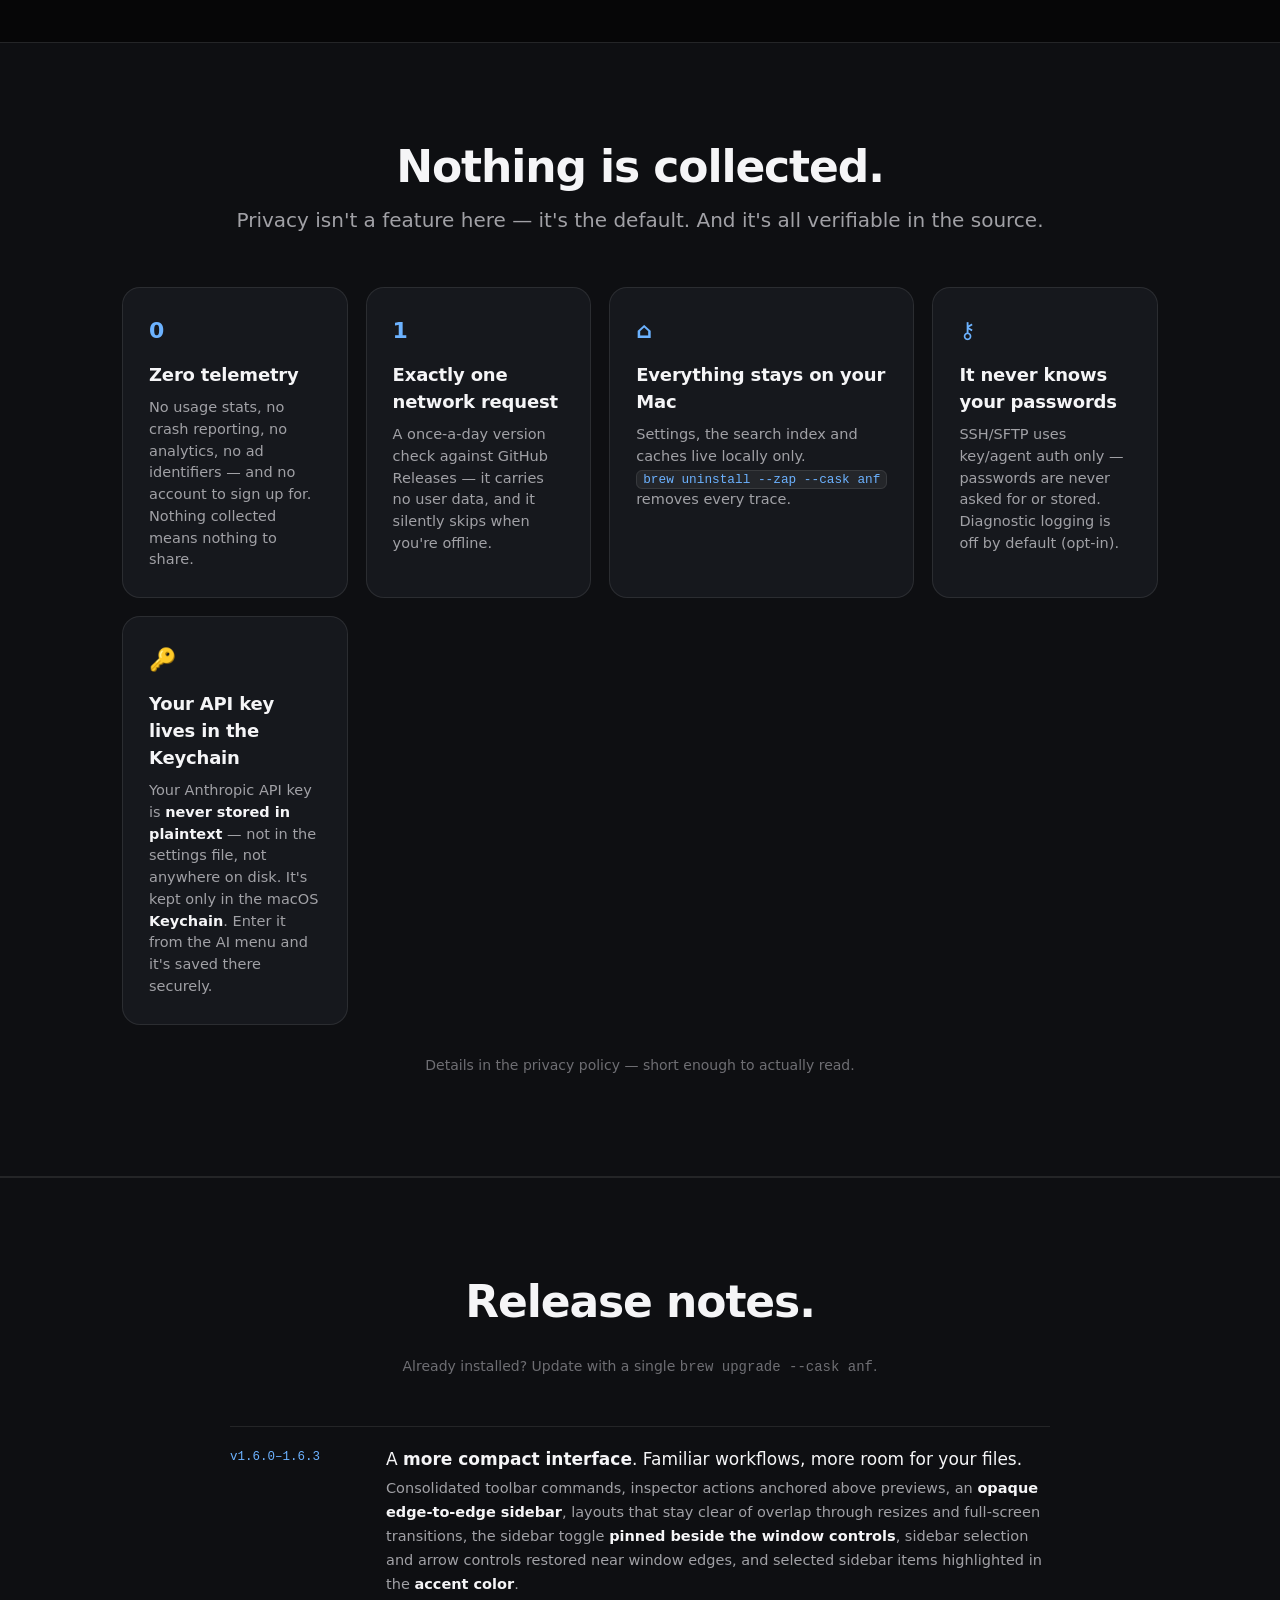
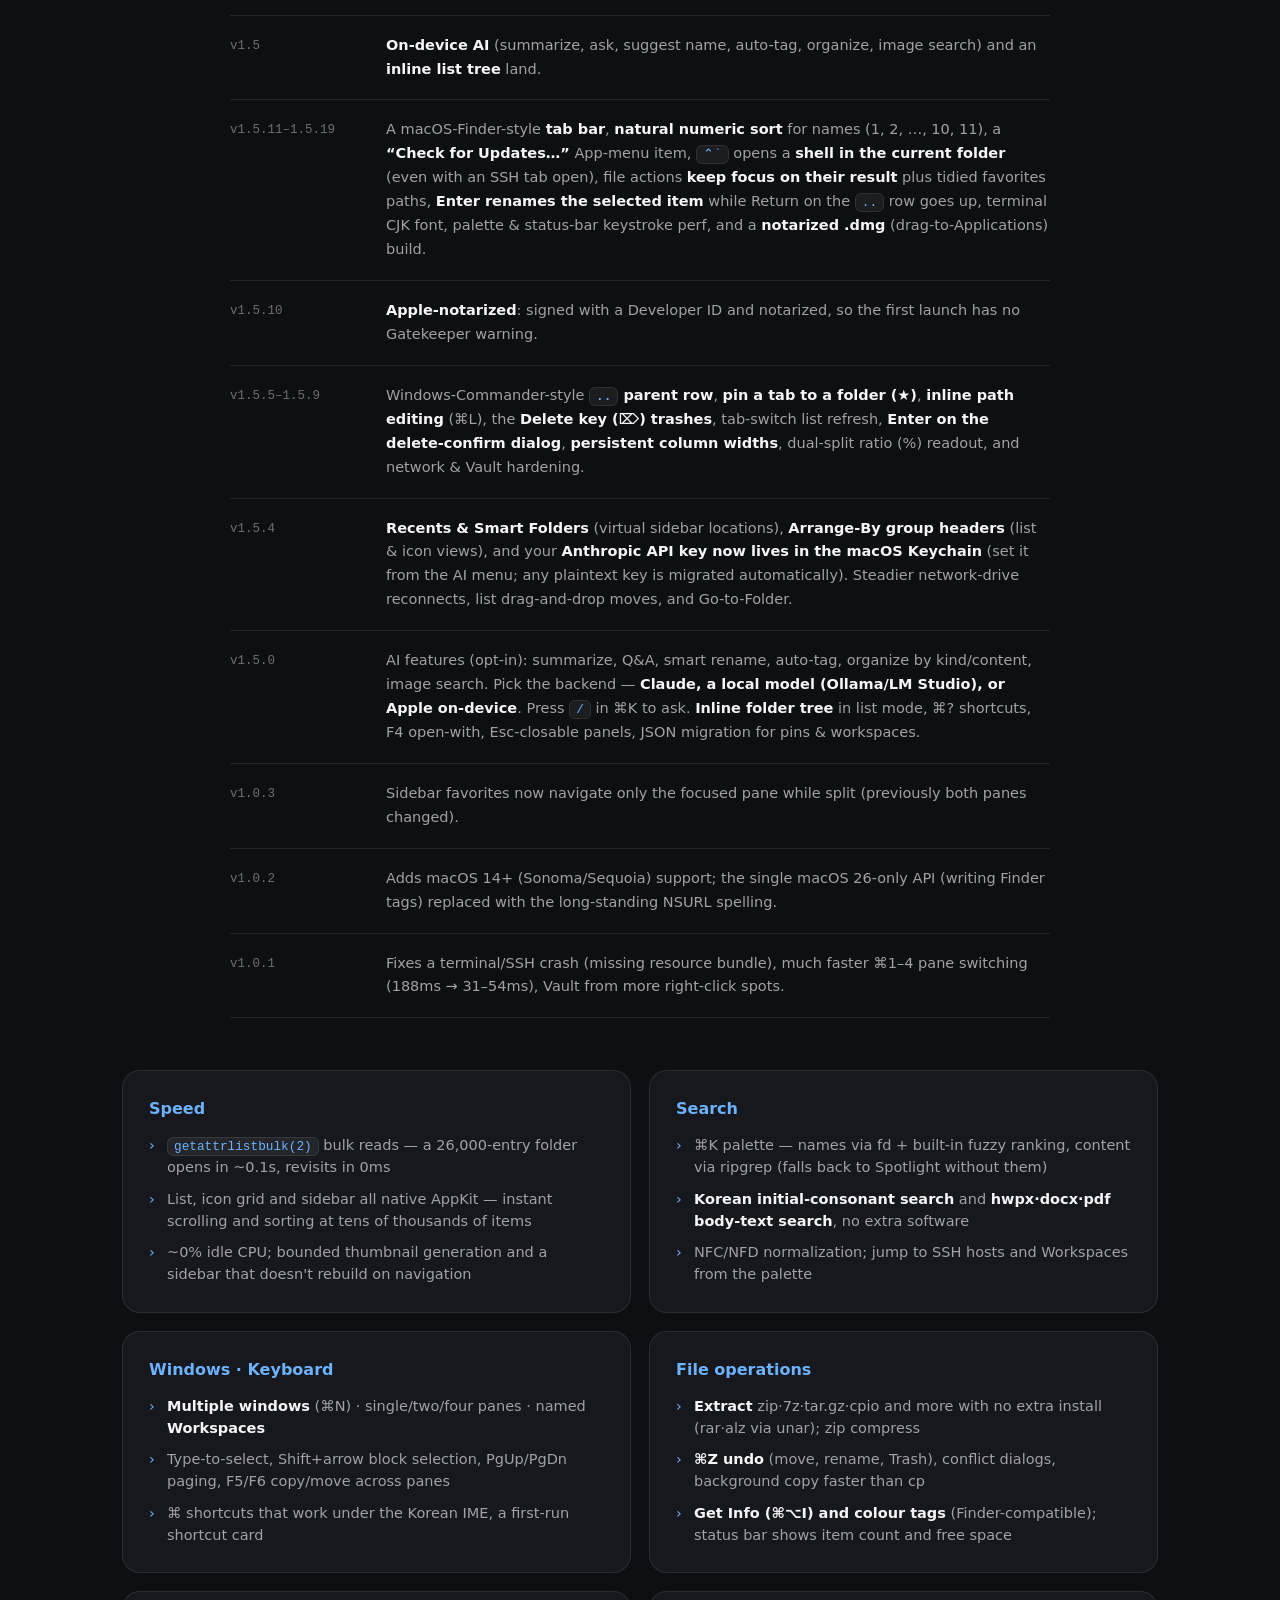
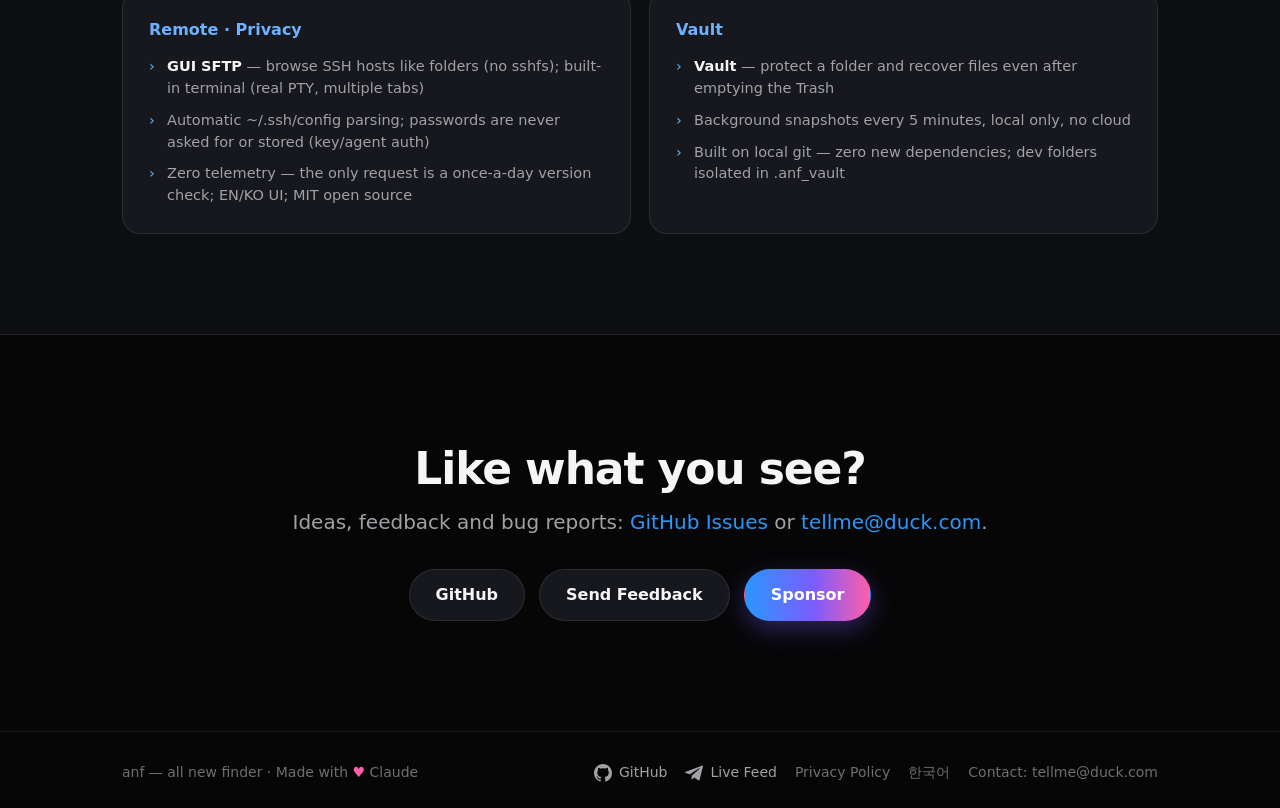
==== commit 136e6eba: "docs: 릴리즈 노트를 좌측 정렬 변경 이력 목록으로 정리 가운데 정렬된 긴 문단은 줄 끝이 들쭉날쭉해 읽기 어려워, 버전을 고정 폭 왼쪽 열에 두고 본문은 좌측 정렬한 목록으로" ====
--- a/docs/en/index.html
+++ b/docs/en/index.html
@@ -470,17 +470,18 @@
     <div class="band-inner">
       <h2 class="centered">Release notes.</h2>
       <p class="note centered">Already installed? Update with a single <code>brew upgrade --cask anf</code>.</p>
-      <p class="sub centered">v1.6 — a <b>more compact interface</b>. Familiar workflows, more room for your files.</p>
-      <p class="note centered">v1.6.0–1.6.3 — consolidated toolbar commands, inspector actions anchored above previews, an <b>opaque edge-to-edge sidebar</b>, layouts that stay clear of overlap through resizes and full-screen transitions, and the sidebar toggle <b>pinned beside the window controls</b>, sidebar selection and arrow controls restored near window edges, and selected sidebar items highlighted in the <b>accent color</b>.</p>
-      <p class="note centered">v1.5 — <b>on-device AI</b> (summarize, ask, suggest name, auto-tag, organize, image search) and an <b>inline list tree</b> land.</p>
-      <p class="note centered">v1.5.11–1.5.19 — a macOS-Finder-style <b>tab bar</b>, <b>natural numeric sort</b> for names (1, 2, …, 10, 11), a <b>“Check for Updates…”</b> App-menu item, <code>⌃`</code> opens a <b>shell in the current folder</b> (even with an SSH tab open), file actions <b>keep focus on their result</b> plus tidied favorites paths, <b>Enter renames the selected item</b> while Return on the <code>..</code> row goes up, terminal CJK font, palette &amp; status-bar keystroke perf, and a <b>notarized .dmg</b> (drag-to-Applications) build.</p>
-      <p class="note centered">v1.5.10 — <b>Apple-notarized</b>: signed with a Developer ID and notarized, so the first launch has no Gatekeeper warning.</p>
-      <p class="note centered">v1.5.5–1.5.9 — Windows-Commander-style <b><code>..</code> parent row</b>, <b>pin a tab to a folder (★)</b>, <b>inline path editing</b> (⌘L), the <b>Delete key (⌦) trashes</b>, tab-switch list refresh, <b>Enter on the delete-confirm dialog</b>, <b>persistent column widths</b>, dual-split ratio (%) readout, and network &amp; Vault hardening.</p>
-      <p class="note centered">v1.5.4 — <b>Recents &amp; Smart Folders</b> (virtual sidebar locations), <b>Arrange-By group headers</b> (list &amp; icon views), and your <b>Anthropic API key now lives in the macOS Keychain</b> (set it from the AI menu; any plaintext key is migrated automatically). Steadier network-drive reconnects, list drag-and-drop moves, and Go-to-Folder.</p>
-      <p class="note centered">v1.5.0 — AI features (opt-in): summarize, Q&amp;A, smart rename, auto-tag, organize by kind/content, image search. Pick the backend — <b>Claude, a local model (Ollama/LM Studio), or Apple on-device</b>. Press <code>/</code> in ⌘K to ask. <b>Inline folder tree</b> in list mode, ⌘? shortcuts, F4 open-with, Esc-closable panels, JSON migration for pins &amp; workspaces.</p>
-      <p class="note centered">v1.0.3 — sidebar favorites now navigate only the focused pane while split (previously both panes changed).</p>
-      <p class="note centered">v1.0.2 — adds macOS 14+ (Sonoma/Sequoia) support; the single macOS 26-only API (writing Finder tags) replaced with the long-standing NSURL spelling.</p>
-      <p class="note centered">v1.0.1 — fixes a terminal/SSH crash (missing resource bundle), much faster ⌘1–4 pane switching (188ms → 31–54ms), Vault from more right-click spots.</p>
+      <ol class="changelog">
+        <li class="cl-latest"><span class="cl-ver">v1.6.0–1.6.3</span><div class="cl-body"><p class="cl-lead">A <b>more compact interface</b>. Familiar workflows, more room for your files.</p><p>Consolidated toolbar commands, inspector actions anchored above previews, an <b>opaque edge-to-edge sidebar</b>, layouts that stay clear of overlap through resizes and full-screen transitions, the sidebar toggle <b>pinned beside the window controls</b>, sidebar selection and arrow controls restored near window edges, and selected sidebar items highlighted in the <b>accent color</b>.</p></div></li>
+        <li><span class="cl-ver">v1.5</span><p class="cl-body"><b>On-device AI</b> (summarize, ask, suggest name, auto-tag, organize, image search) and an <b>inline list tree</b> land.</p></li>
+        <li><span class="cl-ver">v1.5.11–1.5.19</span><p class="cl-body">A macOS-Finder-style <b>tab bar</b>, <b>natural numeric sort</b> for names (1, 2, …, 10, 11), a <b>“Check for Updates…”</b> App-menu item, <code>⌃`</code> opens a <b>shell in the current folder</b> (even with an SSH tab open), file actions <b>keep focus on their result</b> plus tidied favorites paths, <b>Enter renames the selected item</b> while Return on the <code>..</code> row goes up, terminal CJK font, palette &amp; status-bar keystroke perf, and a <b>notarized .dmg</b> (drag-to-Applications) build.</p></li>
+        <li><span class="cl-ver">v1.5.10</span><p class="cl-body"><b>Apple-notarized</b>: signed with a Developer ID and notarized, so the first launch has no Gatekeeper warning.</p></li>
+        <li><span class="cl-ver">v1.5.5–1.5.9</span><p class="cl-body">Windows-Commander-style <b><code>..</code> parent row</b>, <b>pin a tab to a folder (★)</b>, <b>inline path editing</b> (⌘L), the <b>Delete key (⌦) trashes</b>, tab-switch list refresh, <b>Enter on the delete-confirm dialog</b>, <b>persistent column widths</b>, dual-split ratio (%) readout, and network &amp; Vault hardening.</p></li>
+        <li><span class="cl-ver">v1.5.4</span><p class="cl-body"><b>Recents &amp; Smart Folders</b> (virtual sidebar locations), <b>Arrange-By group headers</b> (list &amp; icon views), and your <b>Anthropic API key now lives in the macOS Keychain</b> (set it from the AI menu; any plaintext key is migrated automatically). Steadier network-drive reconnects, list drag-and-drop moves, and Go-to-Folder.</p></li>
+        <li><span class="cl-ver">v1.5.0</span><p class="cl-body">AI features (opt-in): summarize, Q&amp;A, smart rename, auto-tag, organize by kind/content, image search. Pick the backend — <b>Claude, a local model (Ollama/LM Studio), or Apple on-device</b>. Press <code>/</code> in ⌘K to ask. <b>Inline folder tree</b> in list mode, ⌘? shortcuts, F4 open-with, Esc-closable panels, JSON migration for pins &amp; workspaces.</p></li>
+        <li><span class="cl-ver">v1.0.3</span><p class="cl-body">Sidebar favorites now navigate only the focused pane while split (previously both panes changed).</p></li>
+        <li><span class="cl-ver">v1.0.2</span><p class="cl-body">Adds macOS 14+ (Sonoma/Sequoia) support; the single macOS 26-only API (writing Finder tags) replaced with the long-standing NSURL spelling.</p></li>
+        <li><span class="cl-ver">v1.0.1</span><p class="cl-body">Fixes a terminal/SSH crash (missing resource bundle), much faster ⌘1–4 pane switching (188ms → 31–54ms), Vault from more right-click spots.</p></li>
+      </ol>
       <div class="release">
         <div class="rel-block">
           <h3>Speed</h3>
--- a/docs/styles.css
+++ b/docs/styles.css
@@ -135,6 +135,16 @@
   width: 100%; border-radius: var(--radius);
   box-shadow: 0 40px 100px rgba(0,0,0,.6);
 }
+
+/* Framed screenshot (e.g. the AI key dialog) — PNG already has rounded
+   corners + a hairline border, so use drop-shadow to follow the alpha. */
+.keyshot { max-width: 440px; margin: 46px auto 0; }
+.keyshot img { width: 100%; display: block; filter: drop-shadow(0 24px 60px rgba(0,0,0,.5)); }
+.keyshot figcaption {
+  max-width: 420px; margin: 20px auto 0; text-align: center;
+  color: var(--txt-faint); font-size: 13.5px; line-height: 1.65;
+}
+.keyshot figcaption b { color: var(--txt-dim); }
 /* Grid (not wrap) so the 4 layout buttons fall into even rows — 4, then 2+2,
    then 1·1·1·1 — never an uneven 3+1 break. */
 .dots {
@@ -198,6 +208,30 @@
 }
 
 /* ---- Release notes ---- */
+/* Changelog reads as a document, not a hero: long entries turn ragged when
+   centered, so versions sit in a fixed gutter and text keeps one left edge. */
+.changelog {
+  list-style: none; max-width: 820px; margin: 48px auto 0; text-align: left;
+  border-top: 1px solid var(--line);
+}
+.changelog li {
+  display: grid; grid-template-columns: 132px 1fr; gap: 24px;
+  padding: 18px 0; border-bottom: 1px solid var(--line);
+}
+.cl-ver {
+  padding-top: 3px; color: var(--txt-faint); font-size: 12.5px; white-space: nowrap;
+  font-family: "SF Mono", ui-monospace, Menlo, monospace; font-variant-numeric: tabular-nums;
+}
+.cl-latest .cl-ver { color: var(--accent-2); }
+.cl-body { color: var(--txt-dim); font-size: 14.5px; line-height: 1.65; }
+.cl-body b { color: var(--txt); font-weight: 600; }
+.cl-lead { color: var(--txt); font-size: 17px; margin-bottom: 4px; }
+.cl-body code {
+  padding: 1px 6px; background: rgba(255,255,255,.06); border: 1px solid var(--line);
+  border-radius: 6px; font-size: .88em; color: var(--accent-2);
+  font-family: "SF Mono", ui-monospace, Menlo, monospace;
+}
+@media (max-width: 720px) { .changelog li { grid-template-columns: 1fr; gap: 4px; } }
 .release {
   display: grid; grid-template-columns: repeat(2, 1fr); gap: 18px; margin-top: 52px;
   text-align: left;
